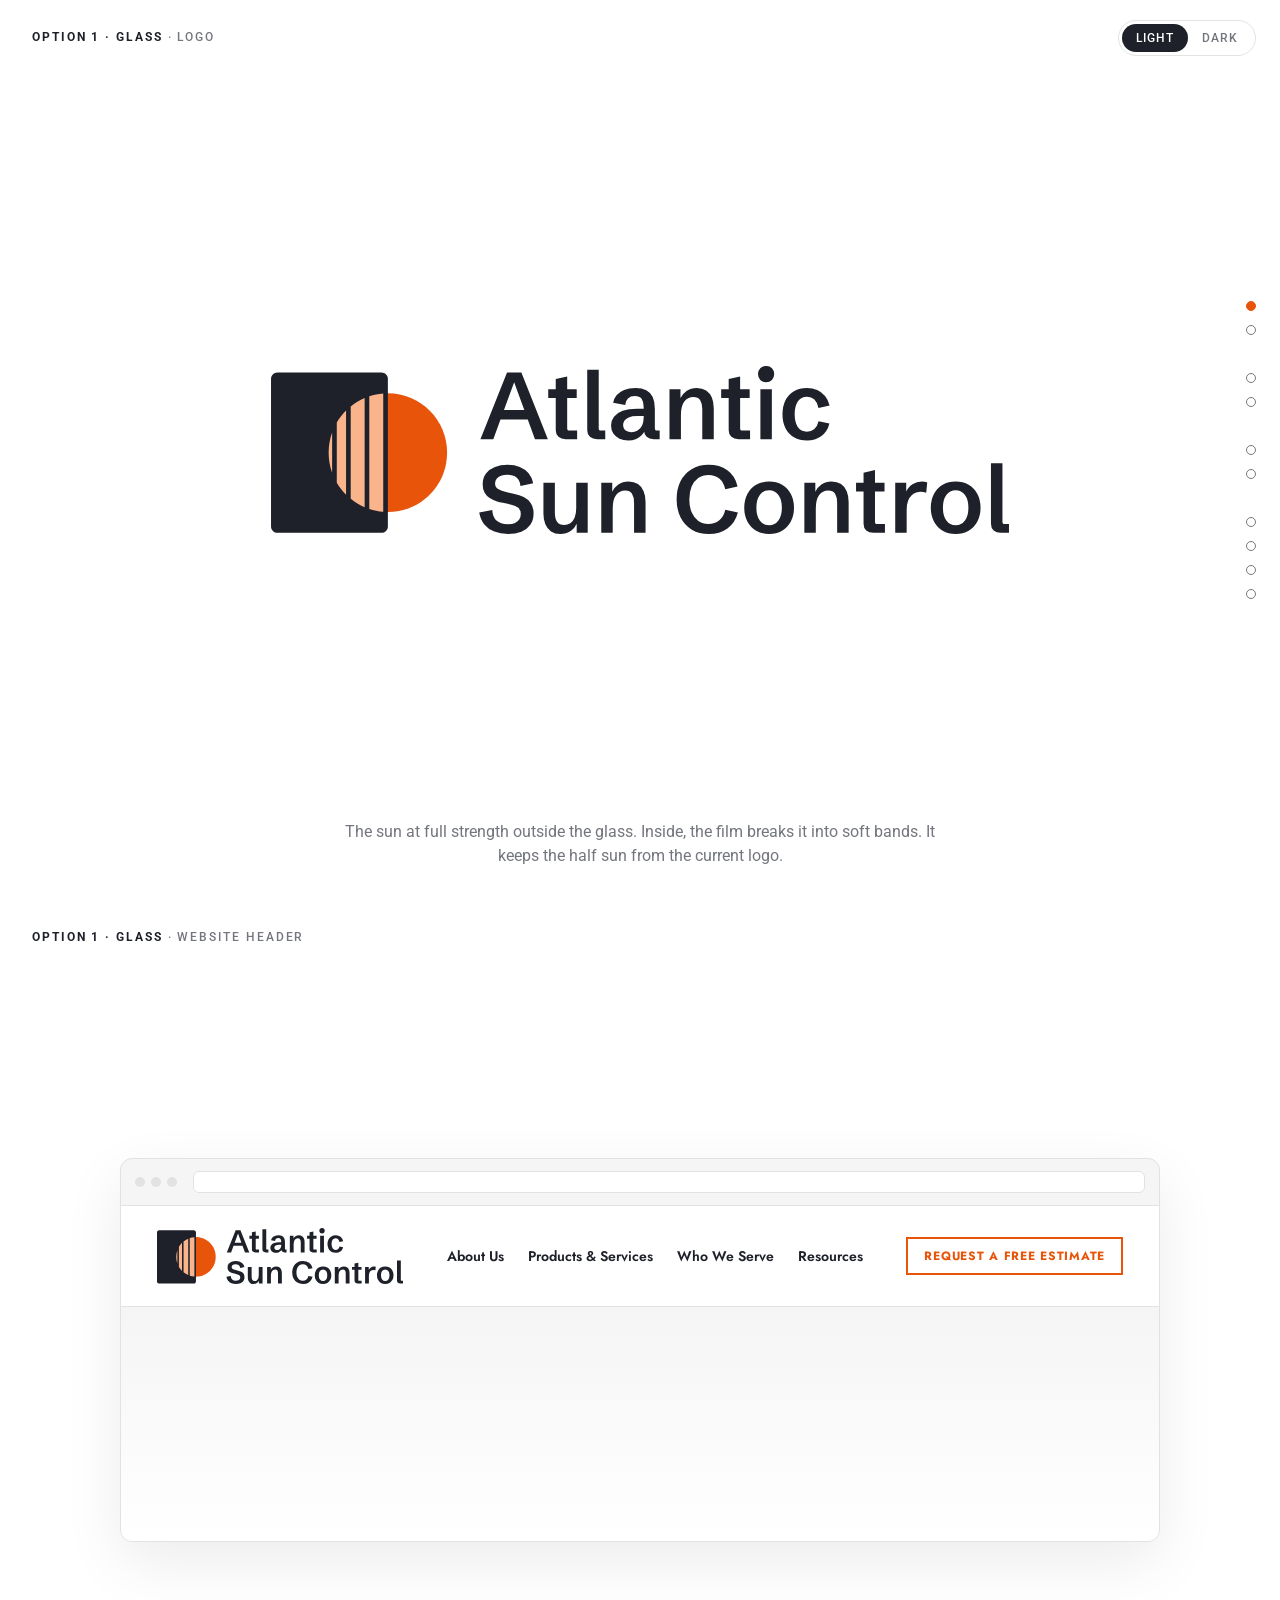
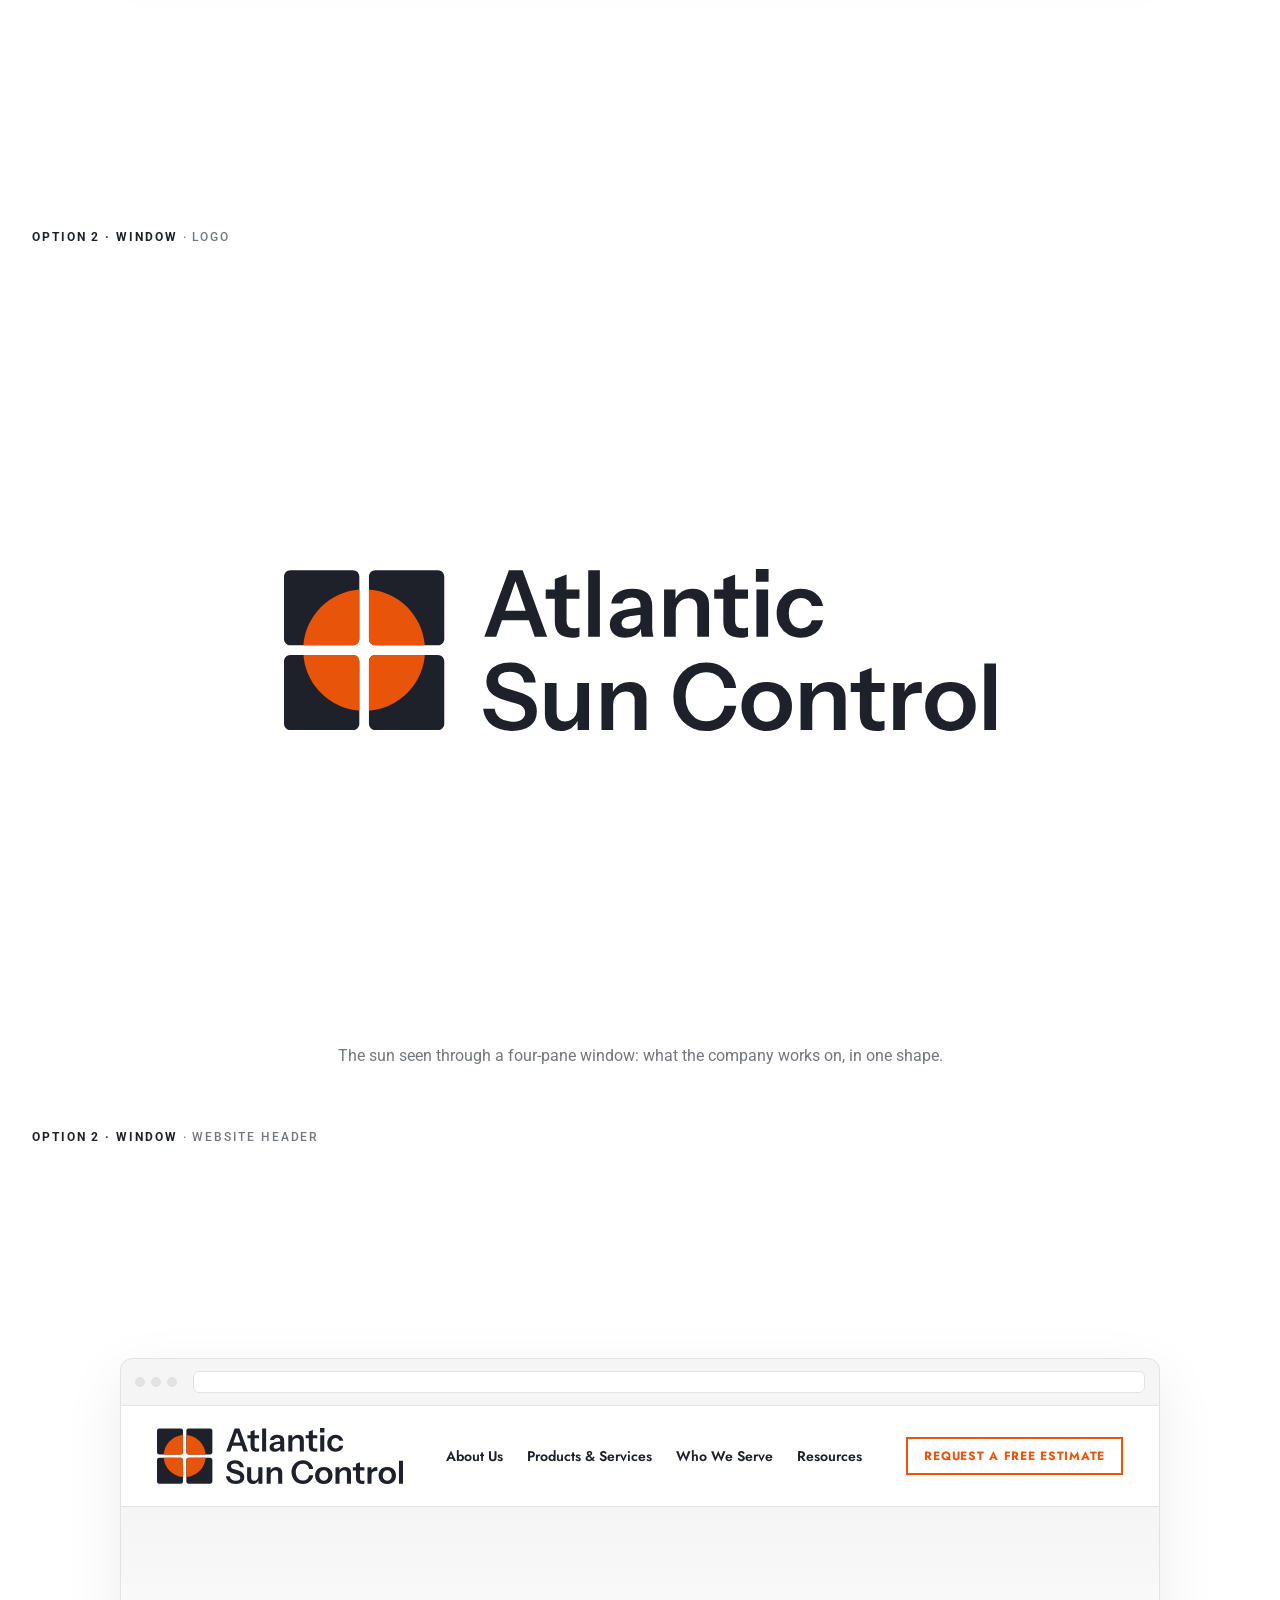
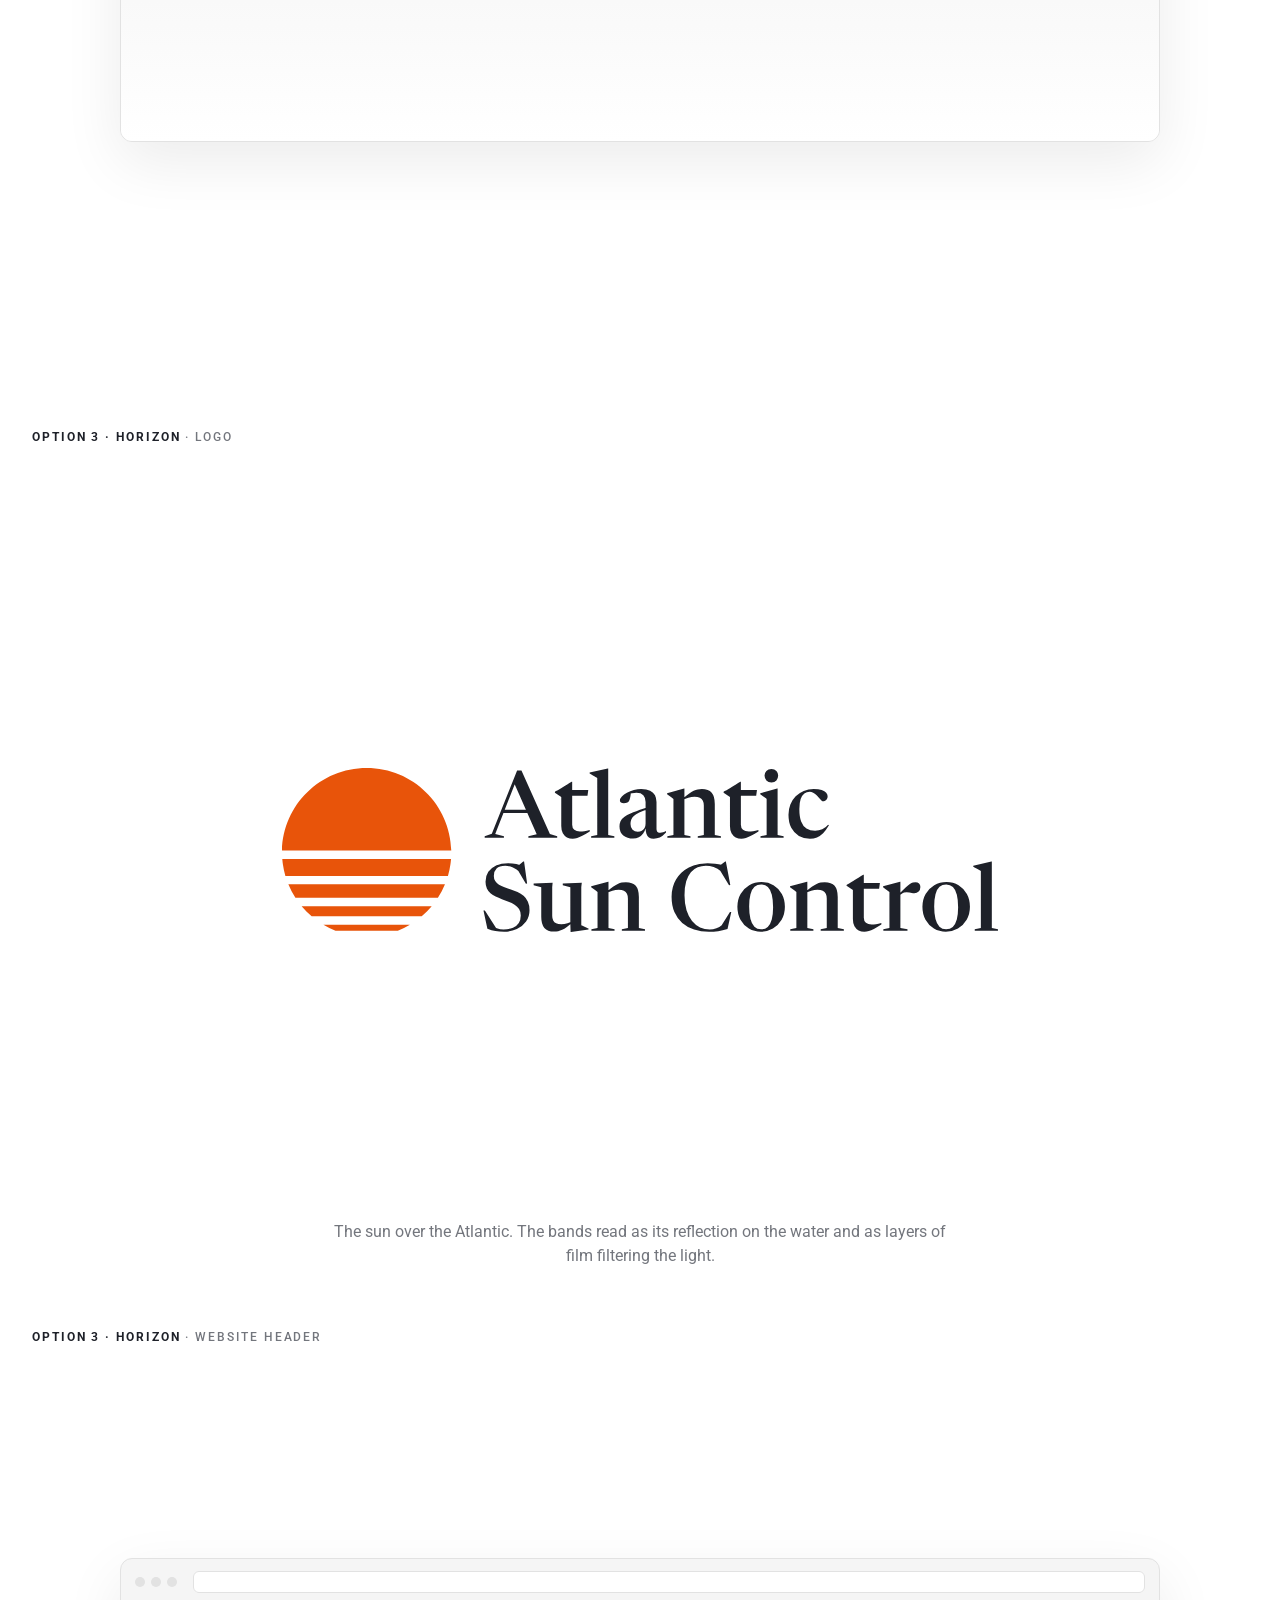
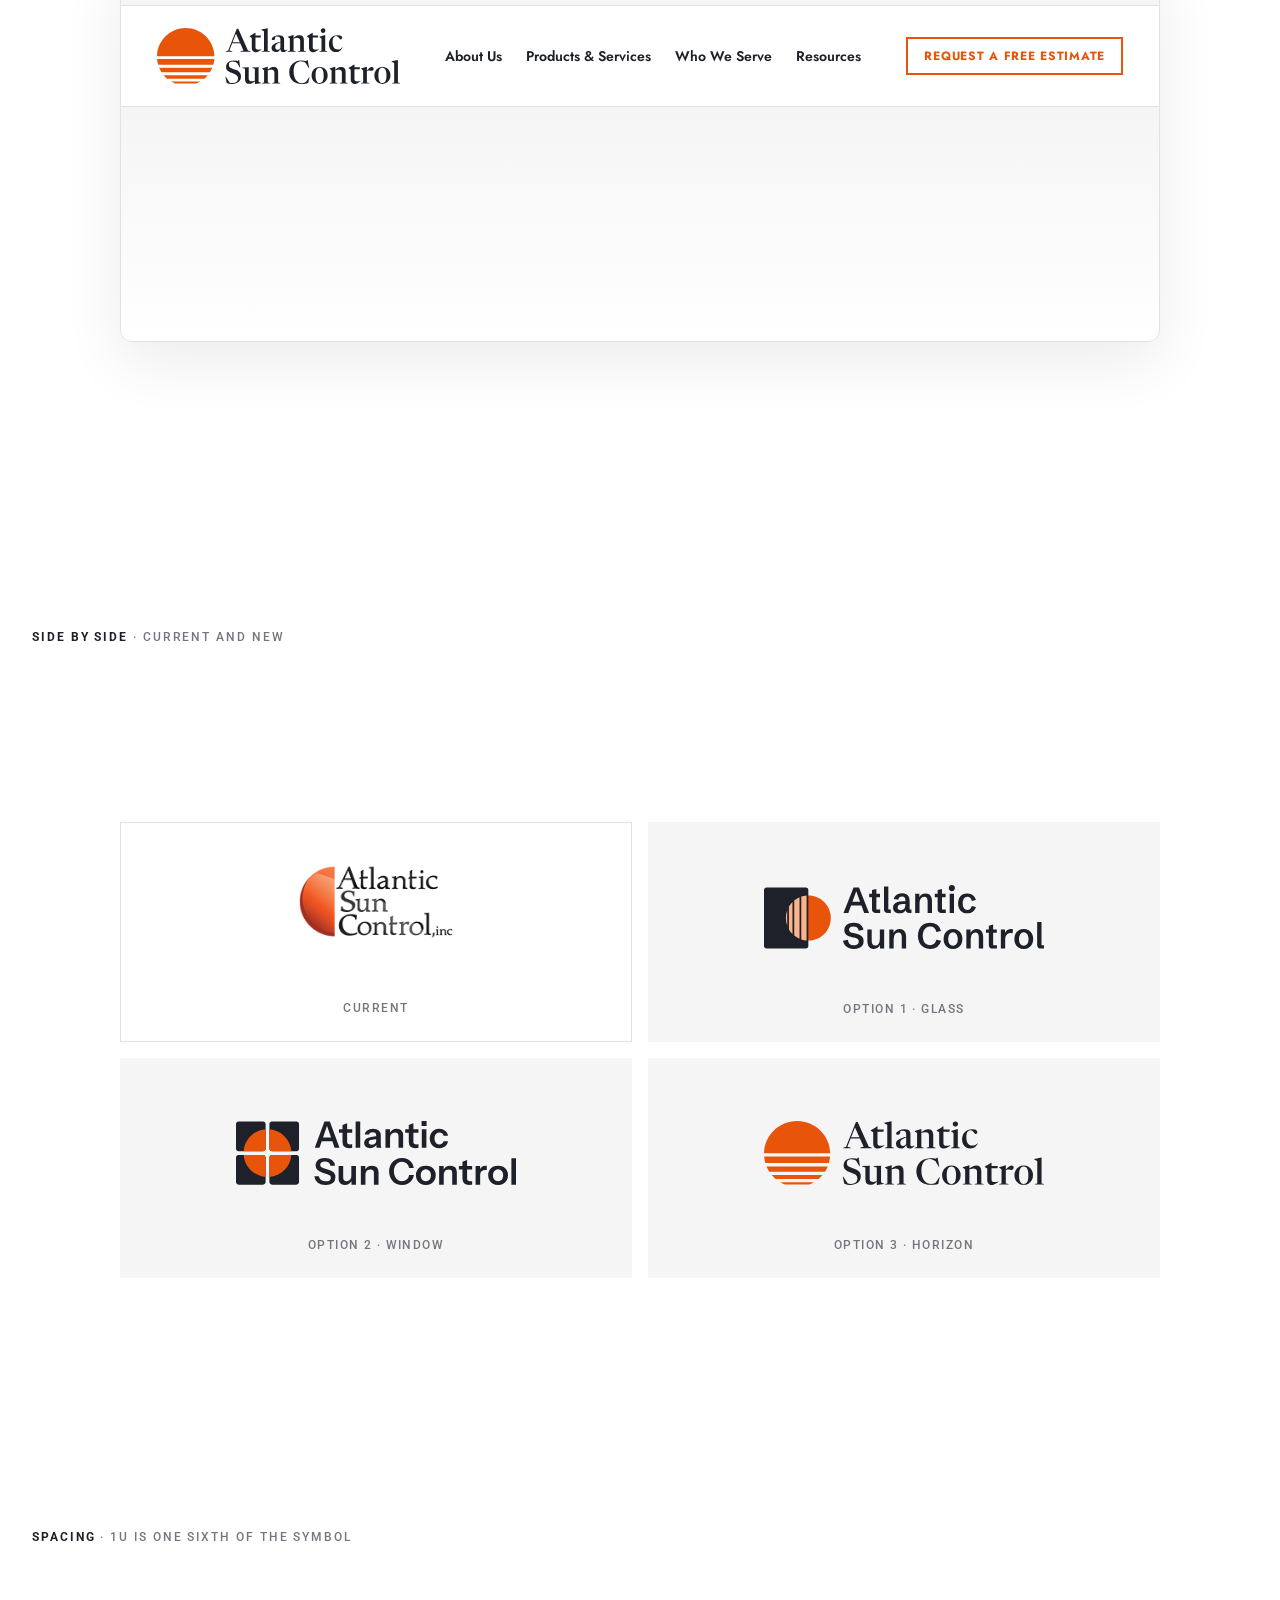
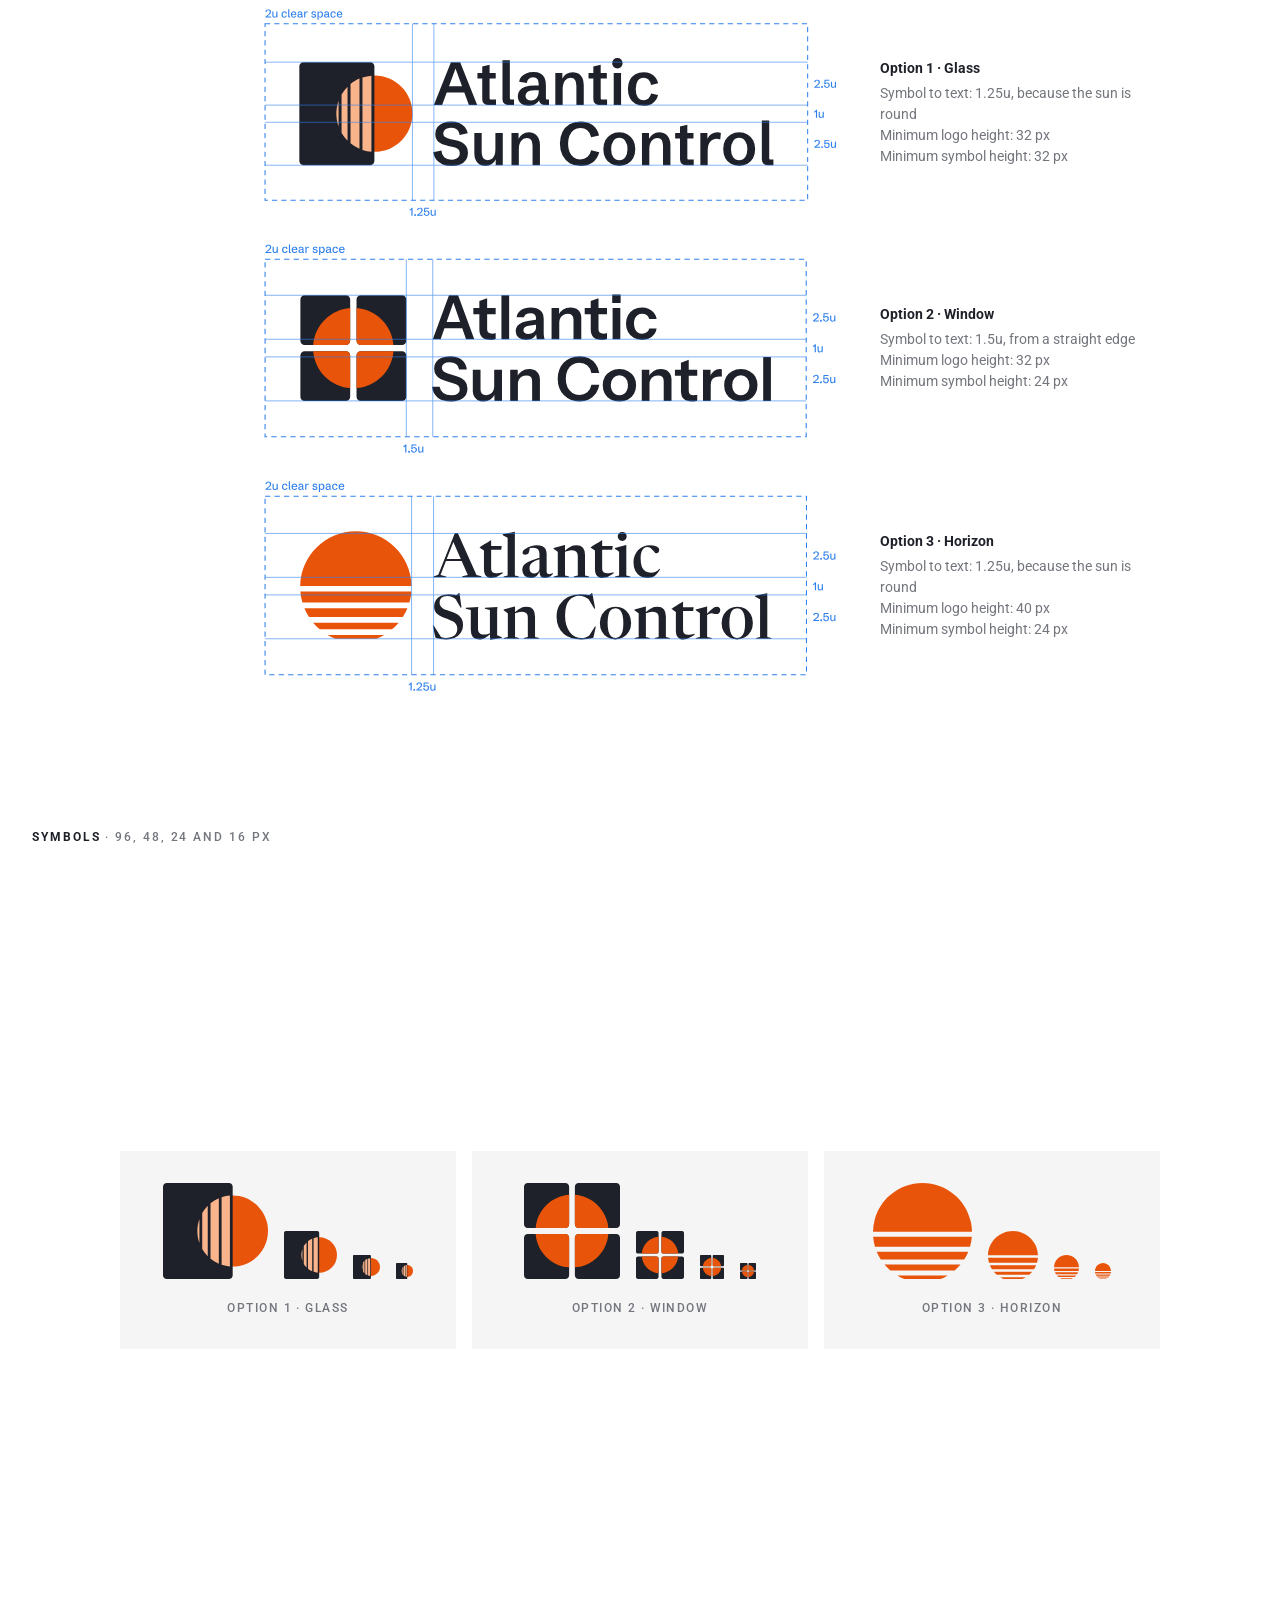
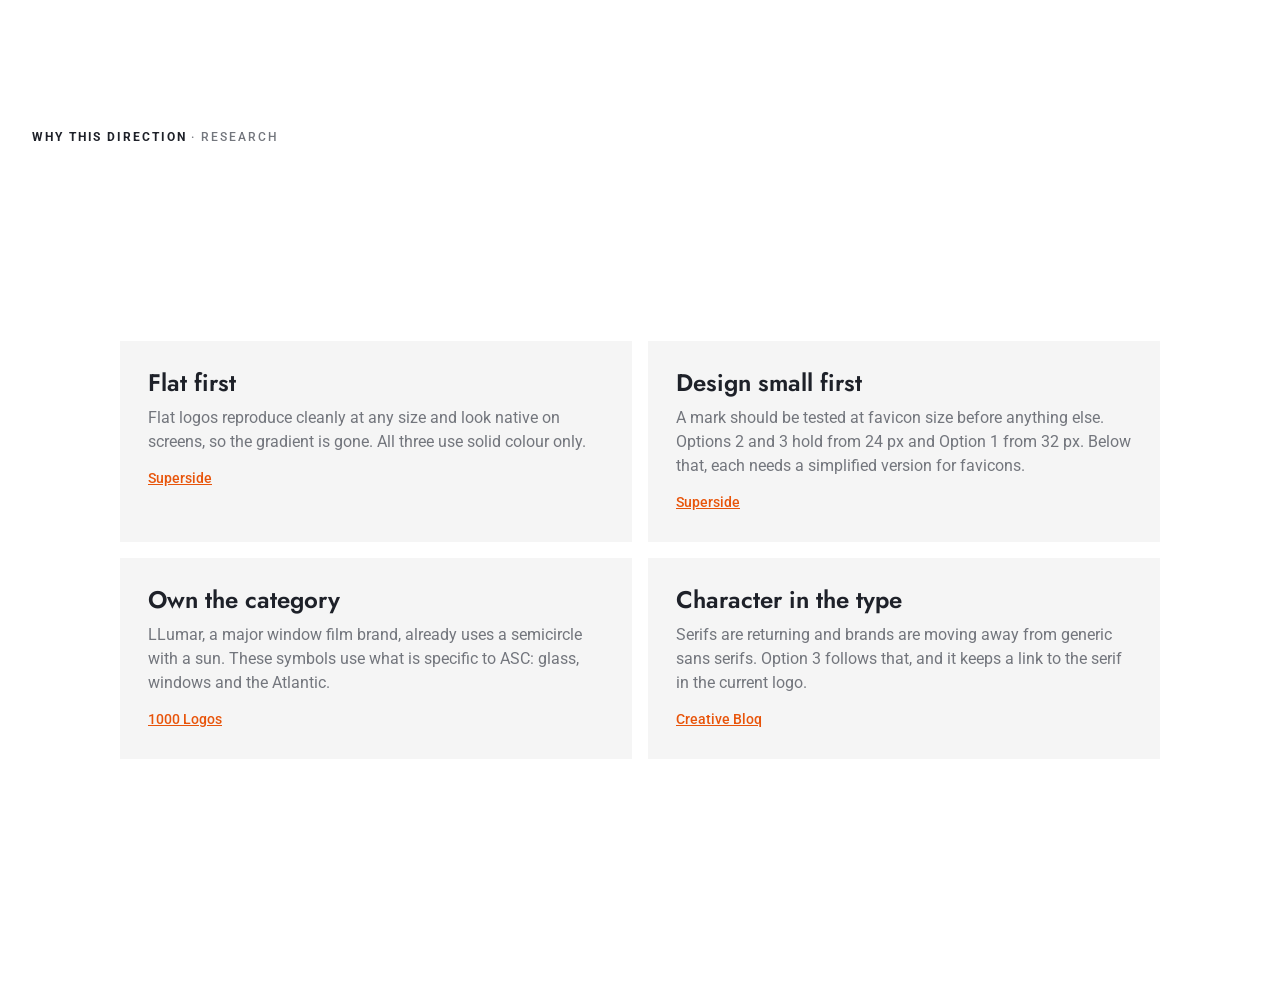
==== logo/index.html @ 2a99c525 "Logo proposal: Option 1 with film bands in the glass and a single type weight" ====
<!doctype html>
<html lang="en" data-theme="light">
<head>
<meta charset="utf-8">
<meta name="viewport" content="width=device-width,initial-scale=1">
<title>ASC Logo Proposal</title>
<meta name="robots" content="noindex">
<link rel="icon" href="option-1-glass/svg/asc-symbol-option-1-glass-light.svg?v=15">
<link rel="preconnect" href="https://fonts.googleapis.com">
<link rel="preconnect" href="https://fonts.gstatic.com" crossorigin>
<link rel="stylesheet" href="https://fonts.googleapis.com/css2?family=Jost:wght@600;700&family=Roboto:wght@400;500;700&display=swap">
<link rel="stylesheet" href="assets/logo.css?v=15">
<script src="assets/logo.js?v=15" defer></script>
</head>
<body>
<div class="toggle" role="group" aria-label="Background">
  <button type="button" data-set="light" aria-pressed="true">Light</button>
  <button type="button" data-set="dark" aria-pressed="false">Dark</button>
</div>

<nav class="dots" aria-label="Sections">
  <a href="#o1-logo" aria-label="Option 1 · Logo"></a>
  <a href="#o1-header" aria-label="Option 1 · Website header"></a>
  <span class="sep"></span>
  <a href="#o2-logo" aria-label="Option 2 · Logo"></a>
  <a href="#o2-header" aria-label="Option 2 · Website header"></a>
  <span class="sep"></span>
  <a href="#o3-logo" aria-label="Option 3 · Logo"></a>
  <a href="#o3-header" aria-label="Option 3 · Website header"></a>
  <span class="sep"></span>
  <a href="#compare" aria-label="Current logo and the three options"></a>
  <a href="#spacing" aria-label="Spacing and minimum sizes"></a>
  <a href="#small" aria-label="Symbols at small sizes"></a>
  <a href="#why" aria-label="Why this direction"></a>
</nav>

<main>
  <section class="screen" id="o1-logo">
    <p class="label"><b>Option 1 · Glass</b> · Logo</p>
    <img class="w-1 on-light" src="option-1-glass/svg/asc-logo-option-1-glass-light.svg?v=15" alt="Option 1 logo: Atlantic Sun Control with a sun that turns into soft bands behind a pane of glass">
<img class="w-1 on-dark" src="option-1-glass/svg/asc-logo-option-1-glass-dark.svg?v=15" alt="Option 1 logo: Atlantic Sun Control with a sun that turns into soft bands behind a pane of glass">
    <p class="idea">The sun at full strength outside the glass. Inside, the film breaks it into soft bands. It keeps the half sun from the current logo.</p>
  </section>

  <section class="screen" id="o1-header">
    <p class="label"><b>Option 1 · Glass</b> · Website header</p>
    <div class="browser">
      <div class="browser-bar"><i></i><i></i><i></i><span></span></div>
      <div class="nav">
        <img class="on-light" src="option-1-glass/svg/asc-logo-option-1-glass-light.svg?v=15" alt="Option 1 logo">
<img class="on-dark" src="option-1-glass/svg/asc-logo-option-1-glass-dark.svg?v=15" alt="Option 1 logo">
        <ul><li>About Us</li><li>Products &amp; Services</li><li>Who We Serve</li><li>Resources</li></ul>
        <span class="cta">Request a Free Estimate</span>
      </div>
      <div class="hero"></div>
    </div>
  </section>

  <section class="screen" id="o2-logo">
    <p class="label"><b>Option 2 · Window</b> · Logo</p>
    <img class="w-2 on-light" src="option-2-window/svg/asc-logo-option-2-window-light.svg?v=15" alt="Option 2 logo: Atlantic Sun Control with a sun seen through a four-pane window">
<img class="w-2 on-dark" src="option-2-window/svg/asc-logo-option-2-window-dark.svg?v=15" alt="Option 2 logo: Atlantic Sun Control with a sun seen through a four-pane window">
    <p class="idea">The sun seen through a four-pane window: what the company works on, in one shape.</p>
  </section>

  <section class="screen" id="o2-header">
    <p class="label"><b>Option 2 · Window</b> · Website header</p>
    <div class="browser">
      <div class="browser-bar"><i></i><i></i><i></i><span></span></div>
      <div class="nav">
        <img class="on-light" src="option-2-window/svg/asc-logo-option-2-window-light.svg?v=15" alt="Option 2 logo">
<img class="on-dark" src="option-2-window/svg/asc-logo-option-2-window-dark.svg?v=15" alt="Option 2 logo">
        <ul><li>About Us</li><li>Products &amp; Services</li><li>Who We Serve</li><li>Resources</li></ul>
        <span class="cta">Request a Free Estimate</span>
      </div>
      <div class="hero"></div>
    </div>
  </section>

  <section class="screen" id="o3-logo">
    <p class="label"><b>Option 3 · Horizon</b> · Logo</p>
    <img class="w-3 on-light" src="option-3-horizon/svg/asc-logo-option-3-horizon-light.svg?v=15" alt="Option 3 logo: Atlantic Sun Control with a sun over water in bands that thin out">
<img class="w-3 on-dark" src="option-3-horizon/svg/asc-logo-option-3-horizon-dark.svg?v=15" alt="Option 3 logo: Atlantic Sun Control with a sun over water in bands that thin out">
    <p class="idea">The sun over the Atlantic. The bands read as its reflection on the water and as layers of film filtering the light.</p>
  </section>

  <section class="screen" id="o3-header">
    <p class="label"><b>Option 3 · Horizon</b> · Website header</p>
    <div class="browser">
      <div class="browser-bar"><i></i><i></i><i></i><span></span></div>
      <div class="nav">
        <img class="on-light" src="option-3-horizon/svg/asc-logo-option-3-horizon-light.svg?v=15" alt="Option 3 logo">
<img class="on-dark" src="option-3-horizon/svg/asc-logo-option-3-horizon-dark.svg?v=15" alt="Option 3 logo">
        <ul><li>About Us</li><li>Products &amp; Services</li><li>Who We Serve</li><li>Resources</li></ul>
        <span class="cta">Request a Free Estimate</span>
      </div>
      <div class="hero"></div>
    </div>
  </section>

  <section class="screen" id="compare">
    <p class="label"><b>Side by side</b> · Current and new</p>
    <div class="compare">
      <figure class="current">
        <img src="reference/current-logo.png" alt="Current Atlantic Sun Control logo" width="223" height="164">
        <figcaption>Current</figcaption>
      </figure>
      <figure>
        <img class="on-light" src="option-1-glass/svg/asc-logo-option-1-glass-light.svg?v=15" alt="Option 1 logo">
<img class="on-dark" src="option-1-glass/svg/asc-logo-option-1-glass-dark.svg?v=15" alt="Option 1 logo">
        <figcaption>Option 1 · Glass</figcaption>
      </figure>
      <figure>
        <img class="on-light" src="option-2-window/svg/asc-logo-option-2-window-light.svg?v=15" alt="Option 2 logo">
<img class="on-dark" src="option-2-window/svg/asc-logo-option-2-window-dark.svg?v=15" alt="Option 2 logo">
        <figcaption>Option 2 · Window</figcaption>
      </figure>
      <figure>
        <img class="on-light" src="option-3-horizon/svg/asc-logo-option-3-horizon-light.svg?v=15" alt="Option 3 logo">
<img class="on-dark" src="option-3-horizon/svg/asc-logo-option-3-horizon-dark.svg?v=15" alt="Option 3 logo">
        <figcaption>Option 3 · Horizon</figcaption>
      </figure>
    </div>
  </section>

  <section class="screen" id="spacing">
    <p class="label"><b>Spacing</b> · 1u is one sixth of the symbol</p>
    <div class="spacing">
      <figure>
        <img class="on-light" src="construction/construction-option-1-glass-light.svg?v=15" alt="Option 1 logo with its spacing grid and clear space">
        <img class="on-dark" src="construction/construction-option-1-glass-dark.svg?v=15" alt="Option 1 logo with its spacing grid and clear space">
        <figcaption><b>Option 1 · Glass</b>Symbol to text: 1.25u, because the sun is round<br>Minimum logo height: 32 px<br>Minimum symbol height: 32 px</figcaption>
      </figure>
      <figure>
        <img class="on-light" src="construction/construction-option-2-window-light.svg?v=15" alt="Option 2 logo with its spacing grid and clear space">
        <img class="on-dark" src="construction/construction-option-2-window-dark.svg?v=15" alt="Option 2 logo with its spacing grid and clear space">
        <figcaption><b>Option 2 · Window</b>Symbol to text: 1.5u, from a straight edge<br>Minimum logo height: 32 px<br>Minimum symbol height: 24 px</figcaption>
      </figure>
      <figure>
        <img class="on-light" src="construction/construction-option-3-horizon-light.svg?v=15" alt="Option 3 logo with its spacing grid and clear space">
        <img class="on-dark" src="construction/construction-option-3-horizon-dark.svg?v=15" alt="Option 3 logo with its spacing grid and clear space">
        <figcaption><b>Option 3 · Horizon</b>Symbol to text: 1.25u, because the sun is round<br>Minimum logo height: 40 px<br>Minimum symbol height: 24 px</figcaption>
      </figure>
    </div>
  </section>

  <section class="screen" id="small">
    <p class="label"><b>Symbols</b> · 96, 48, 24 and 16 px</p>
    <div class="small">
      <figure>
        <div class="sizes"><img class="s-l on-light" src="option-1-glass/svg/asc-symbol-option-1-glass-light.svg?v=15" alt="">
<img class="s-l on-dark" src="option-1-glass/svg/asc-symbol-option-1-glass-dark.svg?v=15" alt=""><img class="s-m on-light" src="option-1-glass/svg/asc-symbol-option-1-glass-light.svg?v=15" alt="">
<img class="s-m on-dark" src="option-1-glass/svg/asc-symbol-option-1-glass-dark.svg?v=15" alt=""><img class="s-s on-light" src="option-1-glass/svg/asc-symbol-option-1-glass-light.svg?v=15" alt="">
<img class="s-s on-dark" src="option-1-glass/svg/asc-symbol-option-1-glass-dark.svg?v=15" alt=""><img class="s-xs on-light" src="option-1-glass/svg/asc-symbol-option-1-glass-light.svg?v=15" alt="">
<img class="s-xs on-dark" src="option-1-glass/svg/asc-symbol-option-1-glass-dark.svg?v=15" alt=""></div>
        <figcaption>Option 1 · Glass</figcaption>
      </figure>
      <figure>
        <div class="sizes"><img class="s-l on-light" src="option-2-window/svg/asc-symbol-option-2-window-light.svg?v=15" alt="">
<img class="s-l on-dark" src="option-2-window/svg/asc-symbol-option-2-window-dark.svg?v=15" alt=""><img class="s-m on-light" src="option-2-window/svg/asc-symbol-option-2-window-light.svg?v=15" alt="">
<img class="s-m on-dark" src="option-2-window/svg/asc-symbol-option-2-window-dark.svg?v=15" alt=""><img class="s-s on-light" src="option-2-window/svg/asc-symbol-option-2-window-light.svg?v=15" alt="">
<img class="s-s on-dark" src="option-2-window/svg/asc-symbol-option-2-window-dark.svg?v=15" alt=""><img class="s-xs on-light" src="option-2-window/svg/asc-symbol-option-2-window-light.svg?v=15" alt="">
<img class="s-xs on-dark" src="option-2-window/svg/asc-symbol-option-2-window-dark.svg?v=15" alt=""></div>
        <figcaption>Option 2 · Window</figcaption>
      </figure>
      <figure>
        <div class="sizes"><img class="s-l on-light" src="option-3-horizon/svg/asc-symbol-option-3-horizon-light.svg?v=15" alt="">
<img class="s-l on-dark" src="option-3-horizon/svg/asc-symbol-option-3-horizon-dark.svg?v=15" alt=""><img class="s-m on-light" src="option-3-horizon/svg/asc-symbol-option-3-horizon-light.svg?v=15" alt="">
<img class="s-m on-dark" src="option-3-horizon/svg/asc-symbol-option-3-horizon-dark.svg?v=15" alt=""><img class="s-s on-light" src="option-3-horizon/svg/asc-symbol-option-3-horizon-light.svg?v=15" alt="">
<img class="s-s on-dark" src="option-3-horizon/svg/asc-symbol-option-3-horizon-dark.svg?v=15" alt=""><img class="s-xs on-light" src="option-3-horizon/svg/asc-symbol-option-3-horizon-light.svg?v=15" alt="">
<img class="s-xs on-dark" src="option-3-horizon/svg/asc-symbol-option-3-horizon-dark.svg?v=15" alt=""></div>
        <figcaption>Option 3 · Horizon</figcaption>
      </figure>
    </div>
  </section>

  <section class="screen" id="why">
    <p class="label"><b>Why this direction</b> · Research</p>
    <div class="why">
      <article>
        <h2>Flat first</h2>
        <p>Flat logos reproduce cleanly at any size and look native on screens, so the gradient is gone. All three use solid colour only.</p>
        <a href="https://www.superside.com/blog/logo-design-inspiration-examples">Superside</a>
      </article>
      <article>
        <h2>Design small first</h2>
        <p>A mark should be tested at favicon size before anything else. Options 2 and 3 hold from 24 px and Option 1 from 32 px. Below that, each needs a simplified version for favicons.</p>
        <a href="https://www.superside.com/blog/logo-design-inspiration-examples">Superside</a>
      </article>
      <article>
        <h2>Own the category</h2>
        <p>LLumar, a major window film brand, already uses a semicircle with a sun. These symbols use what is specific to ASC: glass, windows and the Atlantic.</p>
        <a href="https://1000logos.net/llumar-logo/">1000 Logos</a>
      </article>
      <article>
        <h2>Character in the type</h2>
        <p>Serifs are returning and brands are moving away from generic sans serifs. Option 3 follows that, and it keeps a link to the serif in the current logo.</p>
        <a href="https://www.creativebloq.com/design/fonts-typography/breaking-rules-and-bringing-joy-top-typography-trends-for-2026">Creative Bloq</a>
      </article>
    </div>
  </section>
</main>
</body>
</html>
---- logo/assets/logo.css ----
/* =========================================================================
   Atlantic Sun Control — Logo proposal page
   ========================================================================= */
:root {
  --ink: #1E2129; --orange: #E8540A;
  --bg: #FFFFFF; --fg: #1E2129; --muted: #73767D; --line: #E2E2E2; --surface: #F5F5F5;
  /* One scale for every logo, so the sun and the text height match across options */
  --u: min(.8px, calc((100vw - 112px) / 925));
}
:root[data-theme="dark"] {
  --bg: #0B0B0B; --fg: #FFFFFF; --muted: #8E9096; --line: #2A2B2E; --surface: #17181B;
}
* { box-sizing: border-box; }
html { scroll-snap-type: y mandatory; scroll-behavior: smooth; }
body { margin: 0; background: var(--bg); color: var(--fg); font: 16px/1.5 'Roboto', Arial, sans-serif; transition: background .3s, color .3s; }
img { display: block; height: auto; max-width: 100%; }

/* Logo file per theme */
[data-theme="light"] .on-dark, [data-theme="dark"] .on-light { display: none; }

/* Logo widths, in the shared scale */
.w-1 { width: calc(var(--u) * 922); }
.w-2 { width: calc(var(--u) * 889); }
.w-3 { width: calc(var(--u) * 894); }

/* Screens */
.screen { position: relative; display: grid; place-items: center; height: 100vh; height: 100svh; padding: 72px 64px; scroll-snap-align: start; }
.label { position: absolute; top: 28px; left: 32px; margin: 0; font-size: 12px; font-weight: 500; letter-spacing: .16em; text-transform: uppercase; color: var(--muted); }
.label b { font-weight: 700; color: var(--fg); }
.idea { position: absolute; bottom: 32px; left: 50%; width: min(620px, calc(100% - 112px)); margin: 0; font-size: 16px; text-align: center; color: var(--muted); transform: translateX(-50%); }

/* Website header mock */
.browser { width: min(1040px, 100%); overflow: hidden; background: var(--surface); border: 1px solid var(--line); border-radius: 12px; box-shadow: 0 20px 60px rgba(0, 0, 0, .08); }
.browser-bar { display: flex; align-items: center; gap: 6px; padding: 12px 14px; border-bottom: 1px solid var(--line); }
.browser-bar i { width: 10px; height: 10px; background: var(--line); border-radius: 50%; }
.browser-bar span { flex: 1; height: 22px; margin-left: 10px; background: var(--bg); border: 1px solid var(--line); border-radius: 6px; }
.nav { display: flex; align-items: center; justify-content: space-between; gap: 24px; padding: 22px clamp(16px, 3vw, 36px); background: var(--bg); border-bottom: 1px solid var(--line); }
.nav img { flex: none; width: auto; max-width: none; height: 56px; }
.nav ul { display: flex; gap: 24px; margin: 0; padding: 0; font: 600 14px/1.2 'Jost', Arial, sans-serif; list-style: none; white-space: nowrap; }
.cta { padding: 11px 16px; font: 700 12px/1 'Jost', Arial, sans-serif; letter-spacing: .06em; color: var(--orange); white-space: nowrap; text-transform: uppercase; border: 2px solid var(--orange); }
.hero { height: clamp(120px, 26vh, 260px); background: linear-gradient(180deg, var(--surface), var(--bg)); }

/* Current logo next to the options */
.compare { display: grid; grid-template-columns: repeat(2, minmax(0, 1fr)); gap: 16px; width: min(1040px, 100%); margin: 0; }
.compare figure { display: grid; grid-template-rows: 1fr auto; place-items: center; gap: 12px; min-height: 220px; margin: 0; padding: 24px; background: var(--surface); }
.compare img { width: min(100%, 280px); }
.compare .current { background: #FFFFFF; border: 1px solid var(--line); }
.compare .current img { width: 190px; }
.compare figcaption { font-size: 12px; text-align: center; font-weight: 500; letter-spacing: .12em; text-transform: uppercase; color: var(--muted); }

/* Spacing */
.spacing { display: grid; gap: 12px; width: min(1040px, 100%); }
.spacing figure { display: grid; grid-template-columns: minmax(0, 1fr) 280px; align-items: center; gap: 24px; margin: 0; }
.spacing img { justify-self: end; width: min(100%, calc((100vh - 190px) / 3 * 2.5)); }
.spacing figcaption { font-size: 14px; color: var(--muted); }
.spacing b { display: block; margin-bottom: 4px; font-weight: 700; color: var(--fg); }

/* Symbols at small sizes */
.small { display: grid; grid-template-columns: repeat(3, minmax(0, 1fr)); gap: 16px; width: min(1040px, 100%); }
.small figure { display: grid; justify-items: center; gap: 20px; margin: 0; padding: 32px 16px; background: var(--surface); }
.small figcaption { font-size: 12px; font-weight: 500; letter-spacing: .12em; text-transform: uppercase; color: var(--muted); }
.sizes { display: flex; align-items: flex-end; gap: 16px; }
.sizes img { width: auto; max-width: none; }
.s-l { height: 96px; }
.s-m { height: 48px; }
.s-s { height: 24px; }
.s-xs { height: 16px; }

/* Research */
.why { display: grid; grid-template-columns: repeat(2, minmax(0, 1fr)); gap: 16px; width: min(1040px, 100%); }
.why article { padding: 28px; background: var(--surface); }
.why h2 { margin: 0 0 8px; font: 600 24px/1.2 'Jost', Arial, sans-serif; }
.why p { margin: 0 0 12px; font-size: 16px; color: var(--muted); }
.why a { font-size: 14px; font-weight: 500; color: var(--orange); }

/* Light / dark toggle */
.toggle { position: fixed; top: 20px; right: 24px; z-index: 10; display: flex; padding: 3px; background: var(--bg); border: 1px solid var(--line); border-radius: 999px; }
.toggle button { padding: 8px 14px; font: 500 12px/1 'Roboto', Arial, sans-serif; letter-spacing: .08em; color: var(--muted); text-transform: uppercase; cursor: pointer; background: none; border: 0; border-radius: 999px; }
.toggle button[aria-pressed="true"] { color: var(--bg); background: var(--fg); }

/* Section dots */
.dots { position: fixed; top: 50%; right: 24px; z-index: 10; display: flex; flex-direction: column; gap: 14px; transform: translateY(-50%); }
.dots a { display: block; width: 10px; height: 10px; border: 1.5px solid var(--muted); border-radius: 50%; }
.dots a.active { background: var(--orange); border-color: var(--orange); }
.dots .sep { height: 10px; }

@media (max-width: 1180px) {
  .nav ul { display: none; }
}
@media (max-width: 1000px) {
  .small { grid-template-columns: minmax(0, 1fr); gap: 8px; }
  .small figure { padding: 16px; gap: 12px; }
}
@media (max-width: 760px) {
  .screen { height: auto; min-height: 100vh; min-height: 100svh; padding: 72px 36px 72px 24px; }
  .label { left: 20px; max-width: calc(100vw - 190px); }
  .toggle { top: 16px; right: 16px; }
  .dots { right: 12px; }
  .cta { display: none; }
  .nav img { height: 44px; }
  .idea { bottom: 24px; width: calc(100% - 72px); font-size: 14px; }
  .compare { gap: 8px; }
  .compare figure { min-height: 0; padding: 12px; gap: 6px; }
  .compare img { width: min(100%, 130px); }
  .compare .current img { width: 96px; }
  .compare figcaption { font-size: 10px; }
  .w-1, .w-2, .w-3 { width: min(100%, 280px); }
  .spacing figure { grid-template-columns: minmax(0, 1fr); gap: 8px; }
  .spacing img { justify-self: start; width: 100%; }
  .spacing figcaption { font-size: 13px; }
  .s-l { height: 64px; }
  .why { grid-template-columns: minmax(0, 1fr); gap: 8px; }
  .why article { padding: 16px; }
  .why h2 { font-size: 20px; }
  .why p { margin-bottom: 8px; font-size: 14px; }
}

/* Large displays: same layout, scaled up */
@media (min-width: 2560px) {
  :root { --u: 1.2px; }
  .browser, .compare, .spacing, .small, .why, .label, .toggle, .dots, .idea { zoom: 1.5; }
}
@media (min-width: 3840px) {
  :root { --u: 1.8px; }
  .browser, .compare, .spacing, .small, .why, .label, .toggle, .dots, .idea { zoom: 2.25; }
}
@media (min-width: 5120px) {
  :root { --u: 2.4px; }
  .browser, .compare, .spacing, .small, .why, .label, .toggle, .dots, .idea { zoom: 3; }
}
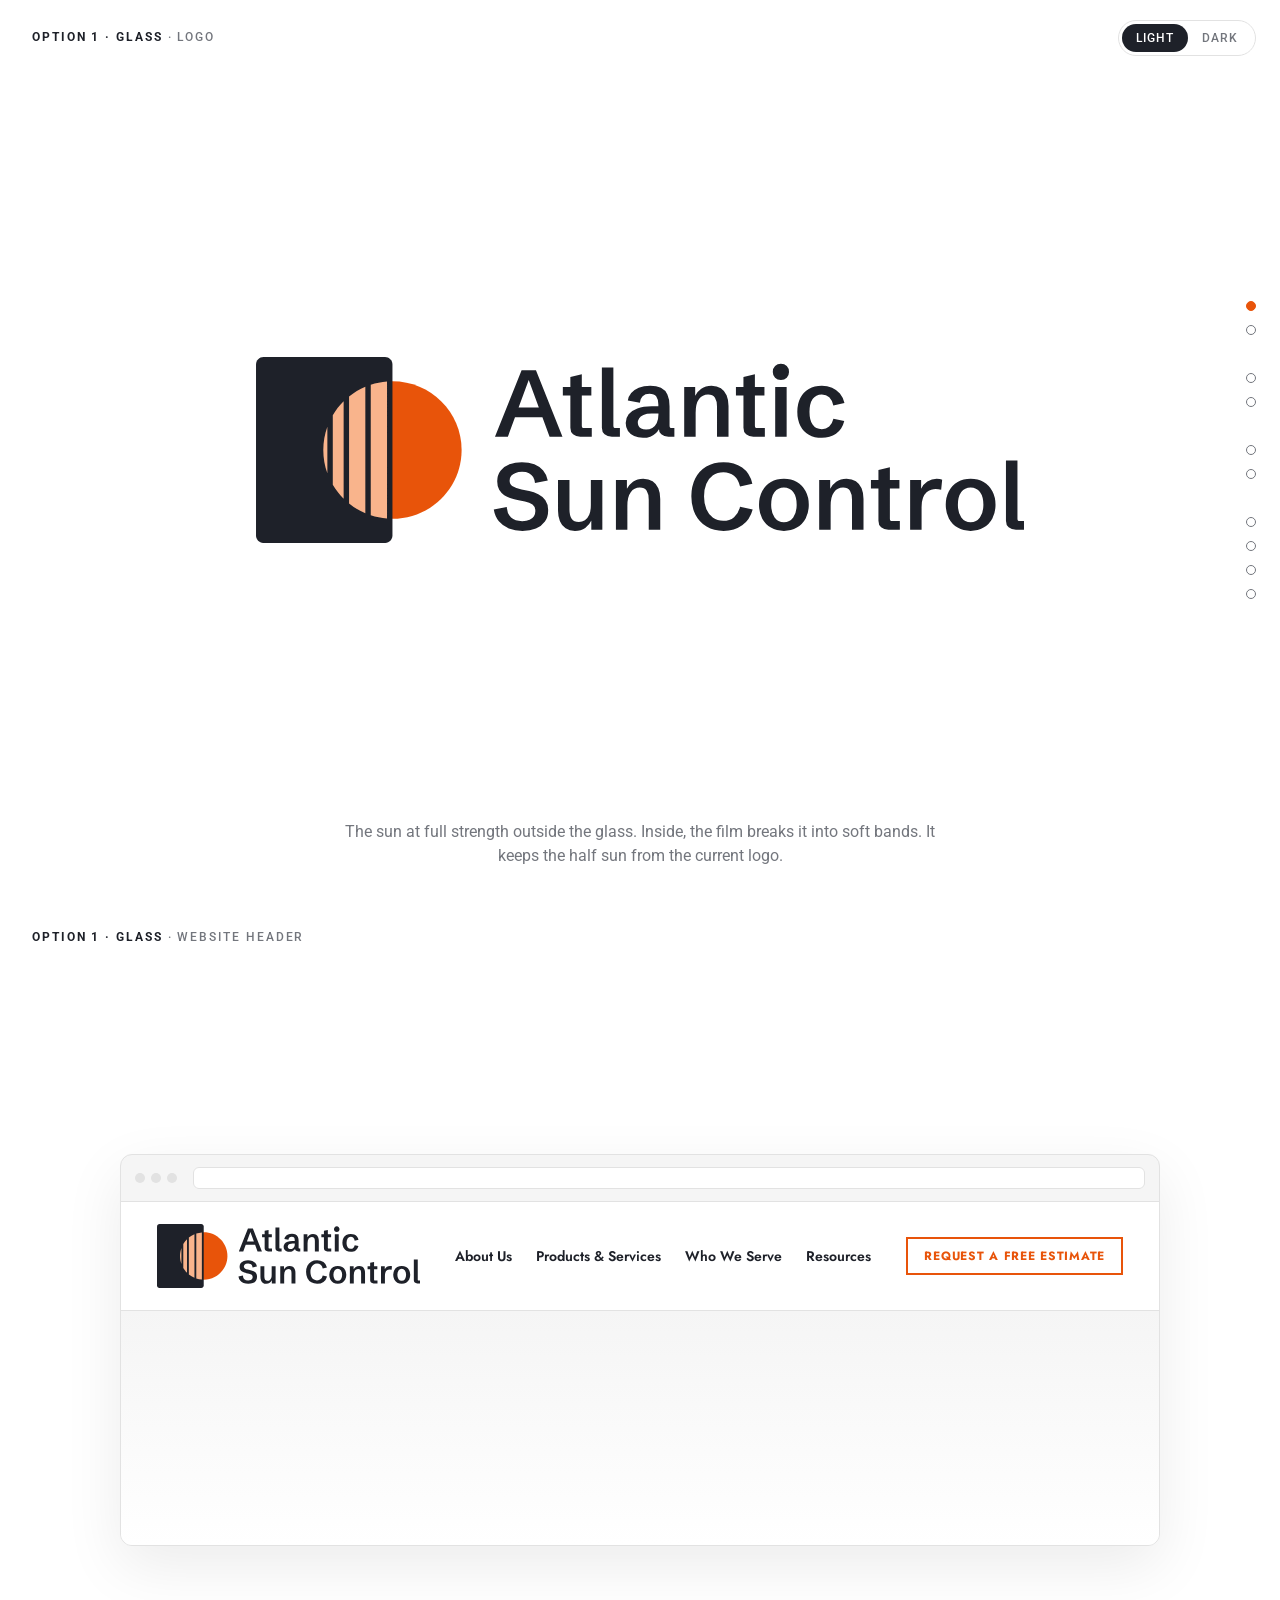
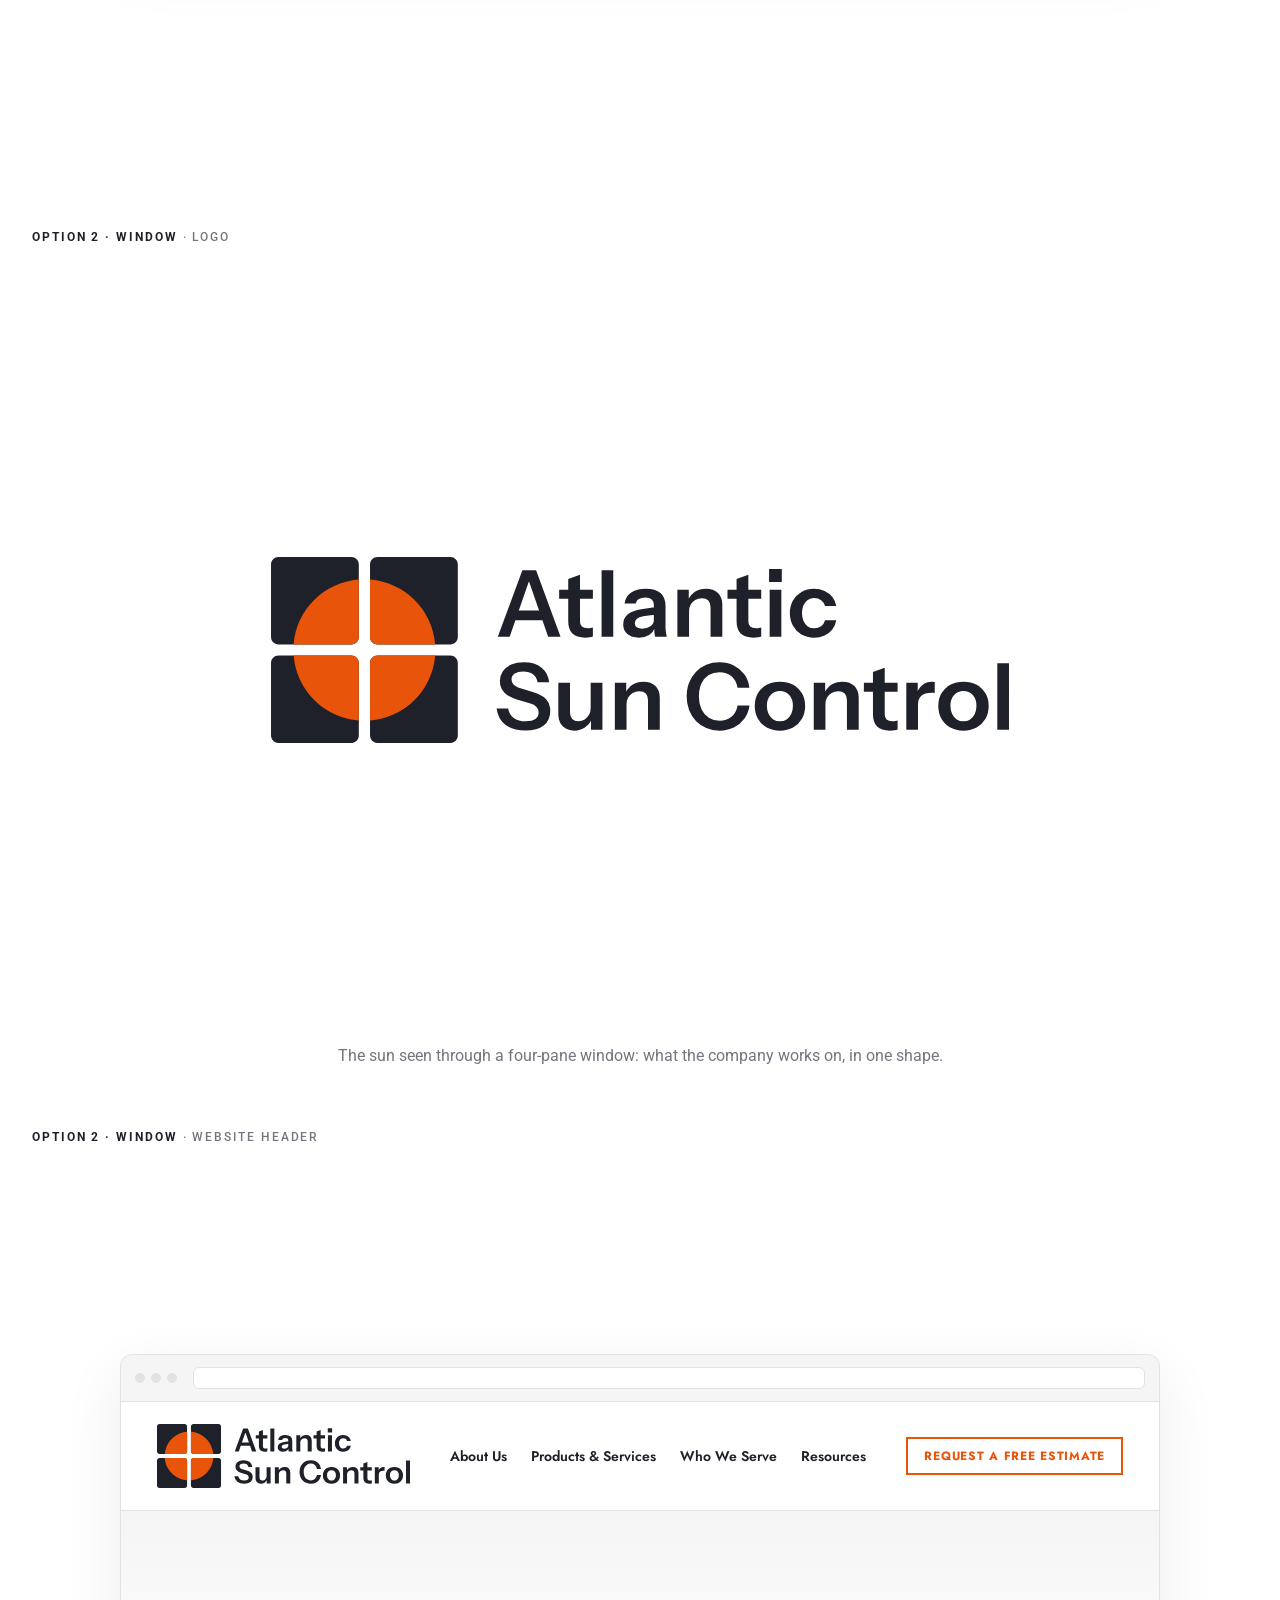
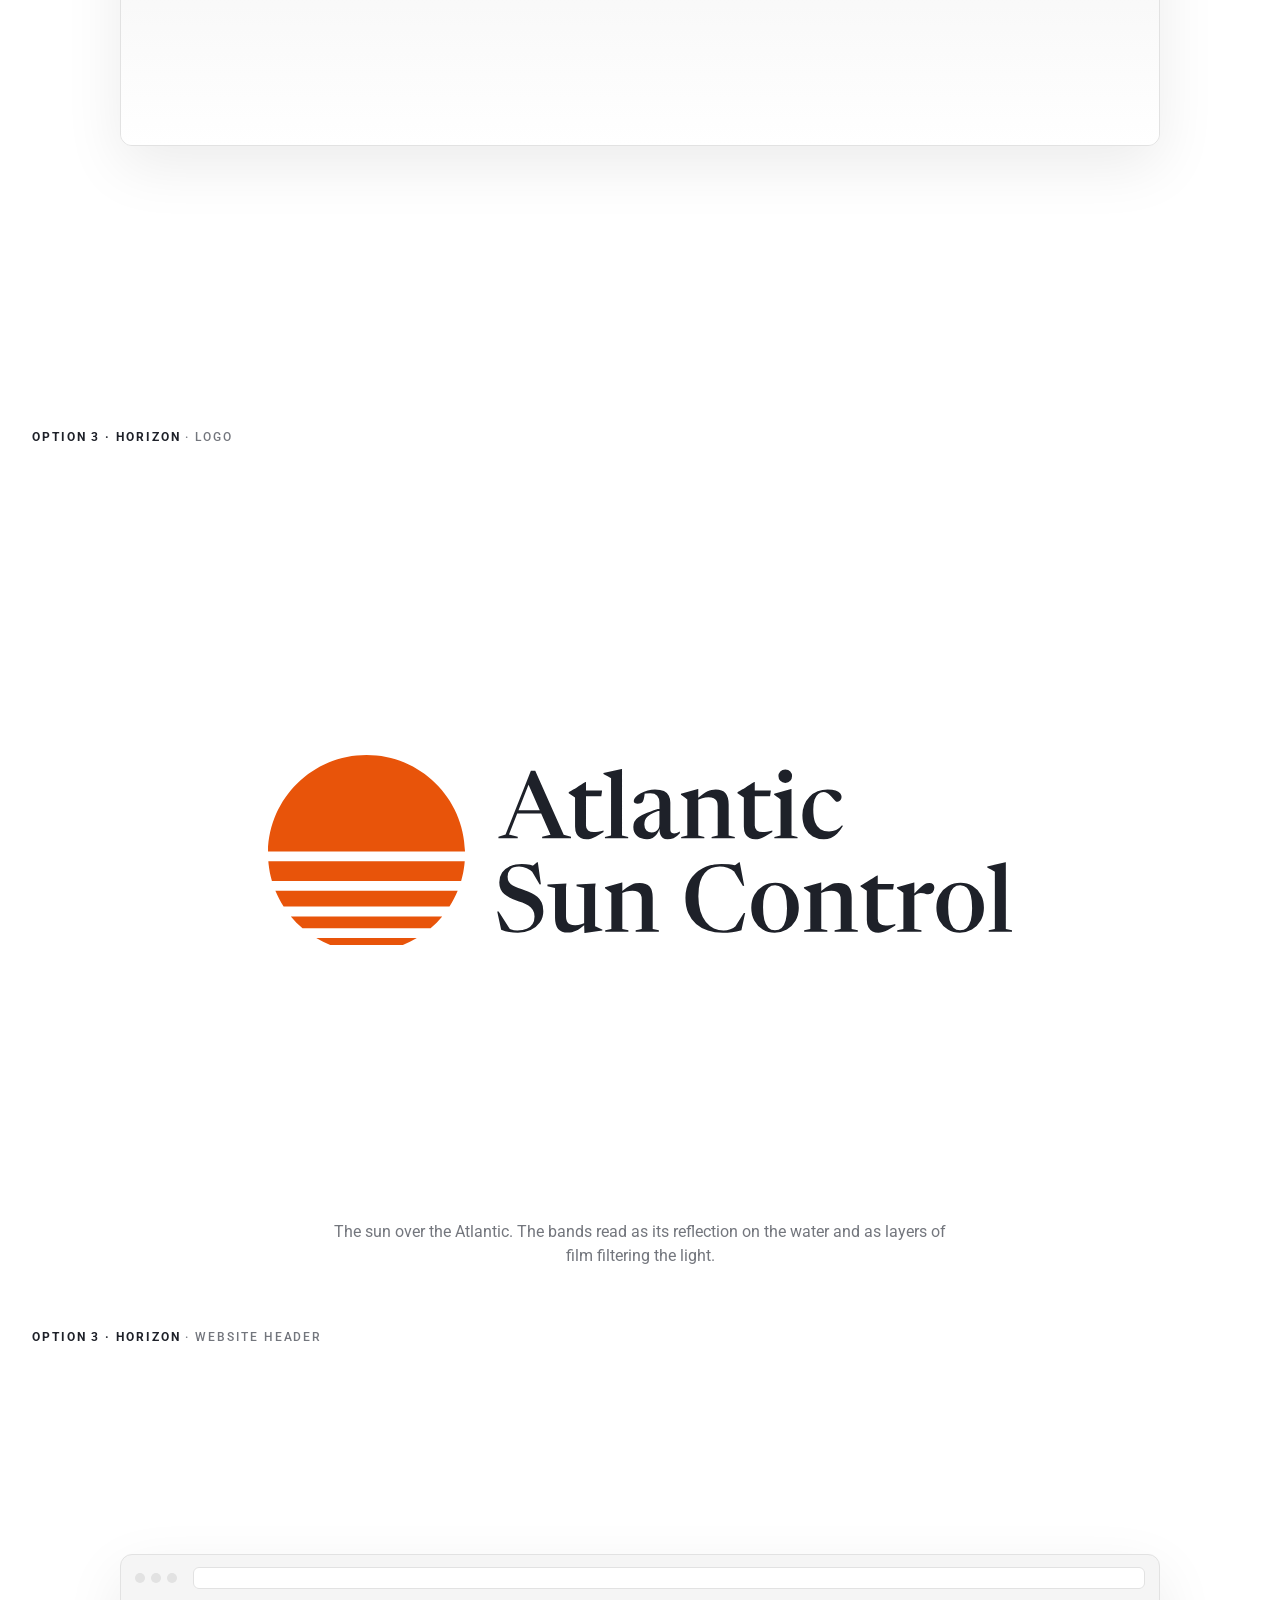
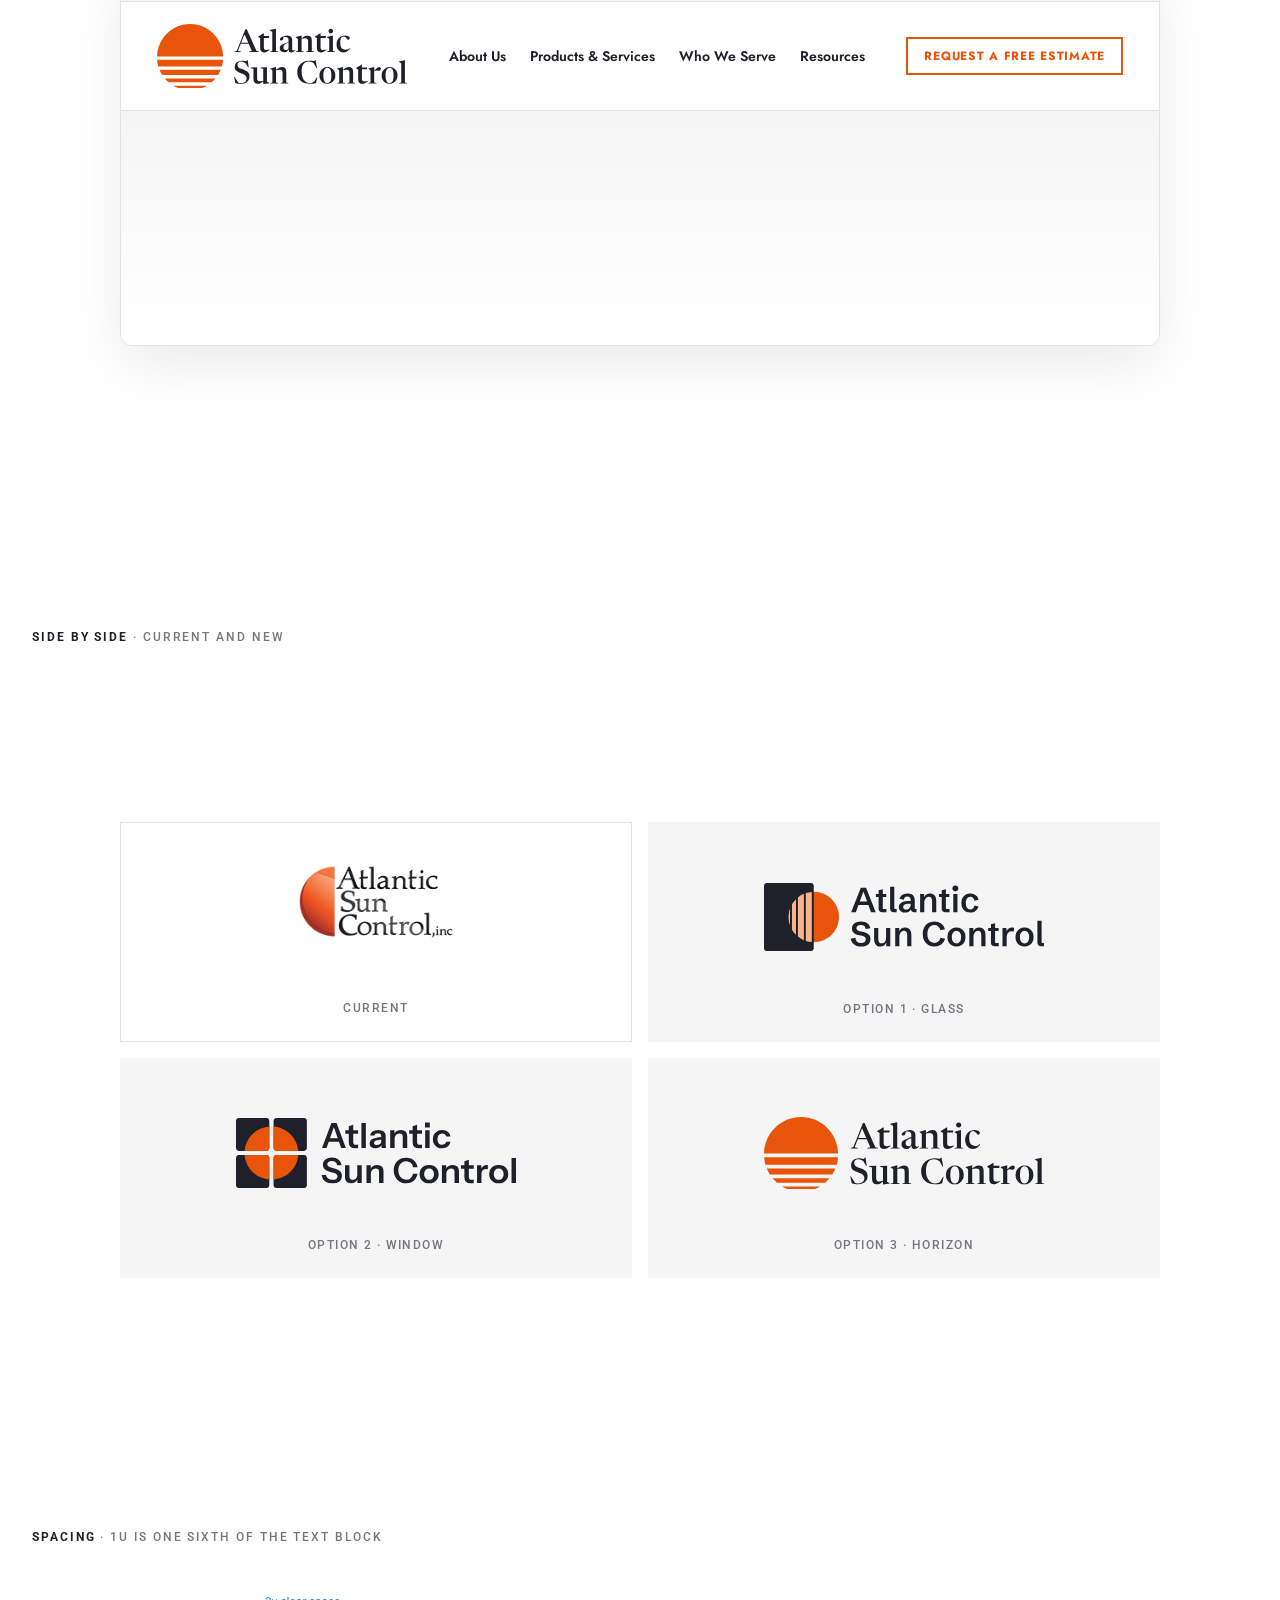
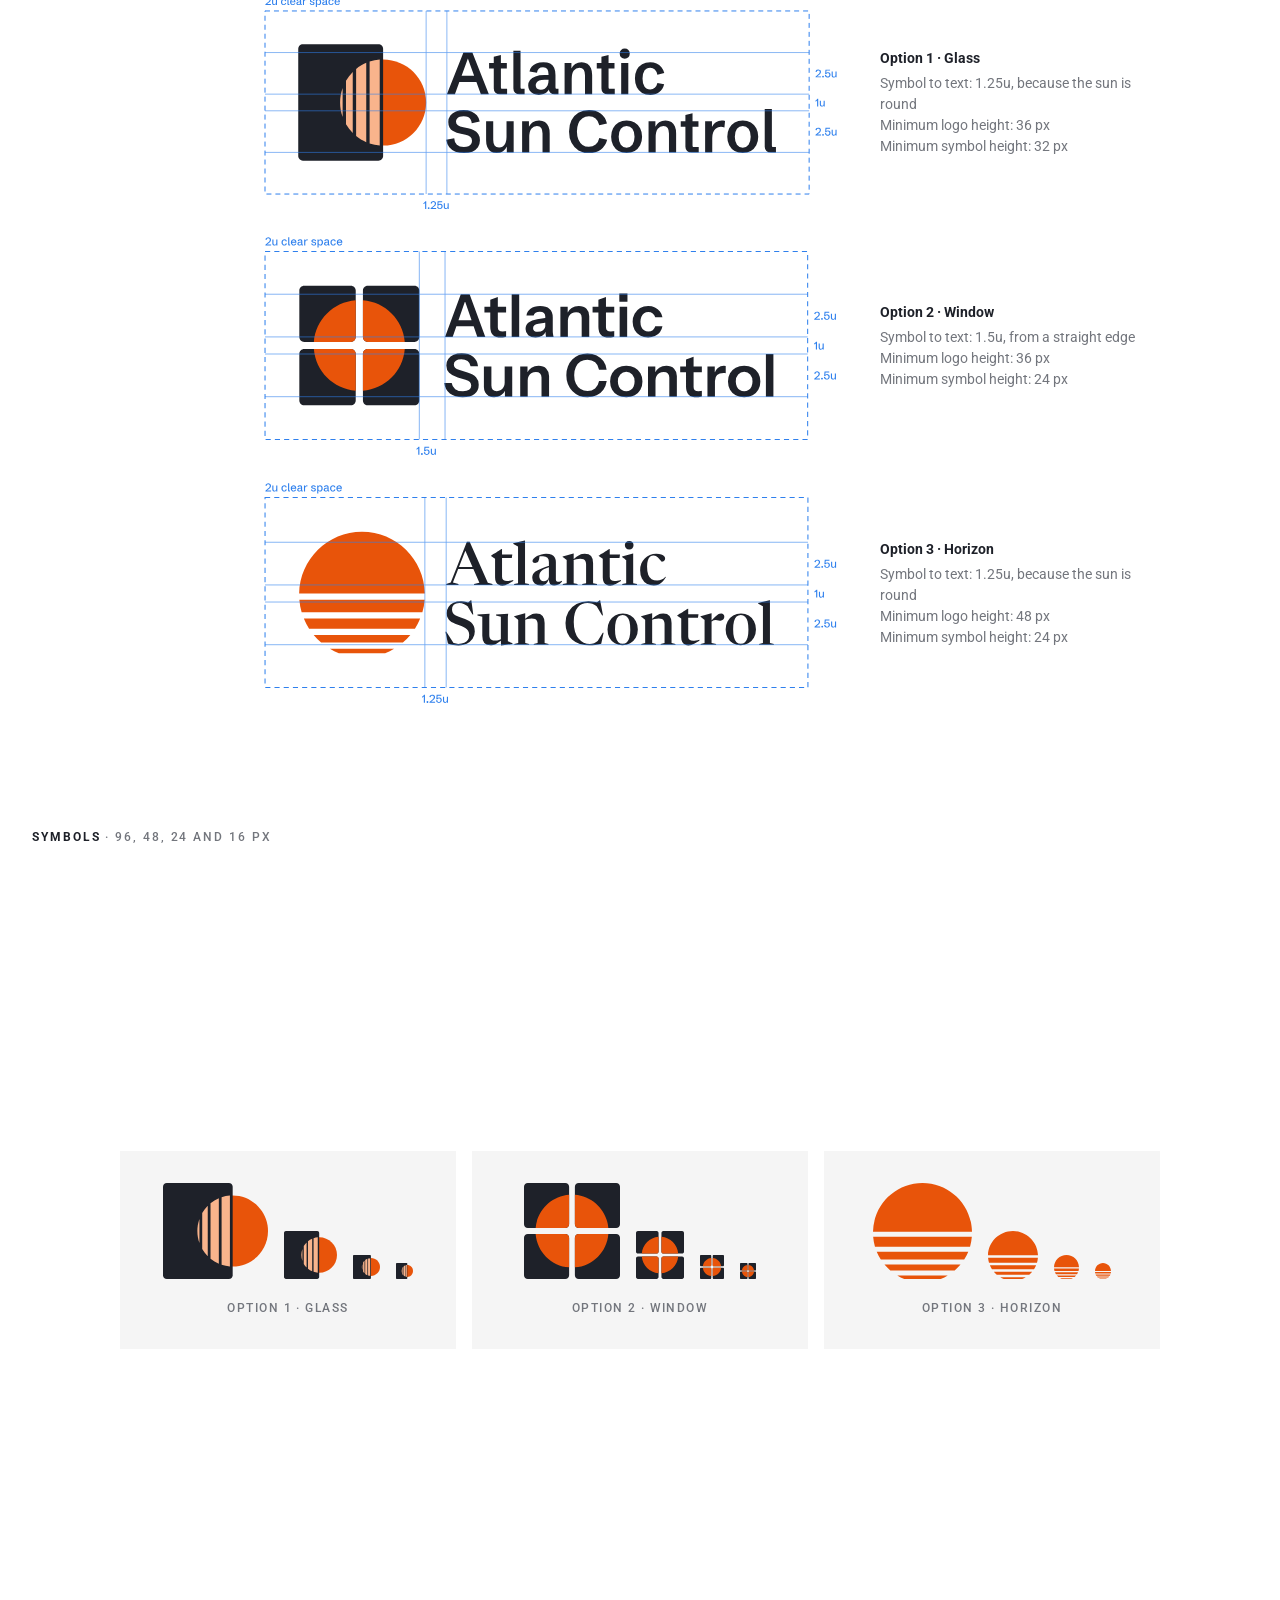
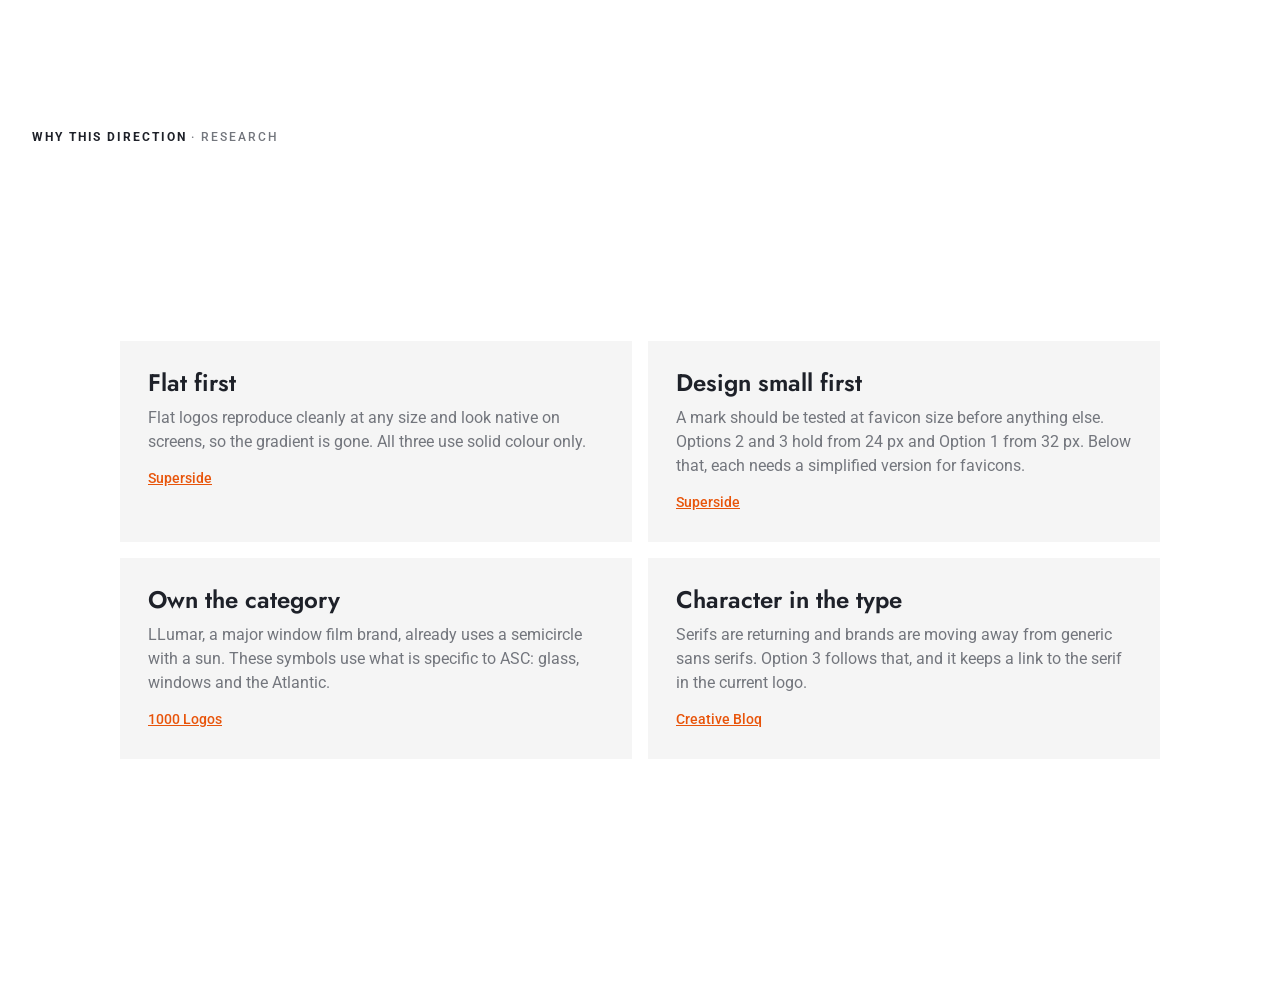
==== commit d26d51f2: "Logo proposal: larger symbols, centred on the text" ====
--- a/logo/index.html
+++ b/logo/index.html
@@ -5,12 +5,12 @@
 <meta name="viewport" content="width=device-width,initial-scale=1">
 <title>ASC Logo Proposal</title>
 <meta name="robots" content="noindex">
-<link rel="icon" href="option-1-glass/svg/asc-symbol-option-1-glass-light.svg?v=15">
+<link rel="icon" href="option-1-glass/svg/asc-symbol-option-1-glass-light.svg?v=16">
 <link rel="preconnect" href="https://fonts.googleapis.com">
 <link rel="preconnect" href="https://fonts.gstatic.com" crossorigin>
 <link rel="stylesheet" href="https://fonts.googleapis.com/css2?family=Jost:wght@600;700&family=Roboto:wght@400;500;700&display=swap">
-<link rel="stylesheet" href="assets/logo.css?v=15">
-<script src="assets/logo.js?v=15" defer></script>
+<link rel="stylesheet" href="assets/logo.css?v=16">
+<script src="assets/logo.js?v=16" defer></script>
 </head>
 <body>
 <div class="toggle" role="group" aria-label="Background">
@@ -37,8 +37,8 @@
 <main>
   <section class="screen" id="o1-logo">
     <p class="label"><b>Option 1 · Glass</b> · Logo</p>
-    <img class="w-1 on-light" src="option-1-glass/svg/asc-logo-option-1-glass-light.svg?v=15" alt="Option 1 logo: Atlantic Sun Control with a sun that turns into soft bands behind a pane of glass">
-<img class="w-1 on-dark" src="option-1-glass/svg/asc-logo-option-1-glass-dark.svg?v=15" alt="Option 1 logo: Atlantic Sun Control with a sun that turns into soft bands behind a pane of glass">
+    <img class="w-1 on-light" src="option-1-glass/svg/asc-logo-option-1-glass-light.svg?v=16" alt="Option 1 logo: Atlantic Sun Control with a sun that turns into soft bands behind a pane of glass">
+<img class="w-1 on-dark" src="option-1-glass/svg/asc-logo-option-1-glass-dark.svg?v=16" alt="Option 1 logo: Atlantic Sun Control with a sun that turns into soft bands behind a pane of glass">
     <p class="idea">The sun at full strength outside the glass. Inside, the film breaks it into soft bands. It keeps the half sun from the current logo.</p>
   </section>
 
@@ -47,8 +47,8 @@
     <div class="browser">
       <div class="browser-bar"><i></i><i></i><i></i><span></span></div>
       <div class="nav">
-        <img class="on-light" src="option-1-glass/svg/asc-logo-option-1-glass-light.svg?v=15" alt="Option 1 logo">
-<img class="on-dark" src="option-1-glass/svg/asc-logo-option-1-glass-dark.svg?v=15" alt="Option 1 logo">
+        <img class="on-light" src="option-1-glass/svg/asc-logo-option-1-glass-light.svg?v=16" alt="Option 1 logo">
+<img class="on-dark" src="option-1-glass/svg/asc-logo-option-1-glass-dark.svg?v=16" alt="Option 1 logo">
         <ul><li>About Us</li><li>Products &amp; Services</li><li>Who We Serve</li><li>Resources</li></ul>
         <span class="cta">Request a Free Estimate</span>
       </div>
@@ -58,8 +58,8 @@
 
   <section class="screen" id="o2-logo">
     <p class="label"><b>Option 2 · Window</b> · Logo</p>
-    <img class="w-2 on-light" src="option-2-window/svg/asc-logo-option-2-window-light.svg?v=15" alt="Option 2 logo: Atlantic Sun Control with a sun seen through a four-pane window">
-<img class="w-2 on-dark" src="option-2-window/svg/asc-logo-option-2-window-dark.svg?v=15" alt="Option 2 logo: Atlantic Sun Control with a sun seen through a four-pane window">
+    <img class="w-2 on-light" src="option-2-window/svg/asc-logo-option-2-window-light.svg?v=16" alt="Option 2 logo: Atlantic Sun Control with a sun seen through a four-pane window">
+<img class="w-2 on-dark" src="option-2-window/svg/asc-logo-option-2-window-dark.svg?v=16" alt="Option 2 logo: Atlantic Sun Control with a sun seen through a four-pane window">
     <p class="idea">The sun seen through a four-pane window: what the company works on, in one shape.</p>
   </section>
 
@@ -68,8 +68,8 @@
     <div class="browser">
       <div class="browser-bar"><i></i><i></i><i></i><span></span></div>
       <div class="nav">
-        <img class="on-light" src="option-2-window/svg/asc-logo-option-2-window-light.svg?v=15" alt="Option 2 logo">
-<img class="on-dark" src="option-2-window/svg/asc-logo-option-2-window-dark.svg?v=15" alt="Option 2 logo">
+        <img class="on-light" src="option-2-window/svg/asc-logo-option-2-window-light.svg?v=16" alt="Option 2 logo">
+<img class="on-dark" src="option-2-window/svg/asc-logo-option-2-window-dark.svg?v=16" alt="Option 2 logo">
         <ul><li>About Us</li><li>Products &amp; Services</li><li>Who We Serve</li><li>Resources</li></ul>
         <span class="cta">Request a Free Estimate</span>
       </div>
@@ -79,8 +79,8 @@
 
   <section class="screen" id="o3-logo">
     <p class="label"><b>Option 3 · Horizon</b> · Logo</p>
-    <img class="w-3 on-light" src="option-3-horizon/svg/asc-logo-option-3-horizon-light.svg?v=15" alt="Option 3 logo: Atlantic Sun Control with a sun over water in bands that thin out">
-<img class="w-3 on-dark" src="option-3-horizon/svg/asc-logo-option-3-horizon-dark.svg?v=15" alt="Option 3 logo: Atlantic Sun Control with a sun over water in bands that thin out">
+    <img class="w-3 on-light" src="option-3-horizon/svg/asc-logo-option-3-horizon-light.svg?v=16" alt="Option 3 logo: Atlantic Sun Control with a sun over water in bands that thin out">
+<img class="w-3 on-dark" src="option-3-horizon/svg/asc-logo-option-3-horizon-dark.svg?v=16" alt="Option 3 logo: Atlantic Sun Control with a sun over water in bands that thin out">
     <p class="idea">The sun over the Atlantic. The bands read as its reflection on the water and as layers of film filtering the light.</p>
   </section>
 
@@ -89,8 +89,8 @@
     <div class="browser">
       <div class="browser-bar"><i></i><i></i><i></i><span></span></div>
       <div class="nav">
-        <img class="on-light" src="option-3-horizon/svg/asc-logo-option-3-horizon-light.svg?v=15" alt="Option 3 logo">
-<img class="on-dark" src="option-3-horizon/svg/asc-logo-option-3-horizon-dark.svg?v=15" alt="Option 3 logo">
+        <img class="on-light" src="option-3-horizon/svg/asc-logo-option-3-horizon-light.svg?v=16" alt="Option 3 logo">
+<img class="on-dark" src="option-3-horizon/svg/asc-logo-option-3-horizon-dark.svg?v=16" alt="Option 3 logo">
         <ul><li>About Us</li><li>Products &amp; Services</li><li>Who We Serve</li><li>Resources</li></ul>
         <span class="cta">Request a Free Estimate</span>
       </div>
@@ -106,40 +106,40 @@
         <figcaption>Current</figcaption>
       </figure>
       <figure>
-        <img class="on-light" src="option-1-glass/svg/asc-logo-option-1-glass-light.svg?v=15" alt="Option 1 logo">
-<img class="on-dark" src="option-1-glass/svg/asc-logo-option-1-glass-dark.svg?v=15" alt="Option 1 logo">
+        <img class="on-light" src="option-1-glass/svg/asc-logo-option-1-glass-light.svg?v=16" alt="Option 1 logo">
+<img class="on-dark" src="option-1-glass/svg/asc-logo-option-1-glass-dark.svg?v=16" alt="Option 1 logo">
         <figcaption>Option 1 · Glass</figcaption>
       </figure>
       <figure>
-        <img class="on-light" src="option-2-window/svg/asc-logo-option-2-window-light.svg?v=15" alt="Option 2 logo">
-<img class="on-dark" src="option-2-window/svg/asc-logo-option-2-window-dark.svg?v=15" alt="Option 2 logo">
+        <img class="on-light" src="option-2-window/svg/asc-logo-option-2-window-light.svg?v=16" alt="Option 2 logo">
+<img class="on-dark" src="option-2-window/svg/asc-logo-option-2-window-dark.svg?v=16" alt="Option 2 logo">
         <figcaption>Option 2 · Window</figcaption>
       </figure>
       <figure>
-        <img class="on-light" src="option-3-horizon/svg/asc-logo-option-3-horizon-light.svg?v=15" alt="Option 3 logo">
-<img class="on-dark" src="option-3-horizon/svg/asc-logo-option-3-horizon-dark.svg?v=15" alt="Option 3 logo">
+        <img class="on-light" src="option-3-horizon/svg/asc-logo-option-3-horizon-light.svg?v=16" alt="Option 3 logo">
+<img class="on-dark" src="option-3-horizon/svg/asc-logo-option-3-horizon-dark.svg?v=16" alt="Option 3 logo">
         <figcaption>Option 3 · Horizon</figcaption>
       </figure>
     </div>
   </section>
 
   <section class="screen" id="spacing">
-    <p class="label"><b>Spacing</b> · 1u is one sixth of the symbol</p>
+    <p class="label"><b>Spacing</b> · 1u is one sixth of the text block</p>
     <div class="spacing">
       <figure>
-        <img class="on-light" src="construction/construction-option-1-glass-light.svg?v=15" alt="Option 1 logo with its spacing grid and clear space">
-        <img class="on-dark" src="construction/construction-option-1-glass-dark.svg?v=15" alt="Option 1 logo with its spacing grid and clear space">
-        <figcaption><b>Option 1 · Glass</b>Symbol to text: 1.25u, because the sun is round<br>Minimum logo height: 32 px<br>Minimum symbol height: 32 px</figcaption>
-      </figure>
-      <figure>
-        <img class="on-light" src="construction/construction-option-2-window-light.svg?v=15" alt="Option 2 logo with its spacing grid and clear space">
-        <img class="on-dark" src="construction/construction-option-2-window-dark.svg?v=15" alt="Option 2 logo with its spacing grid and clear space">
-        <figcaption><b>Option 2 · Window</b>Symbol to text: 1.5u, from a straight edge<br>Minimum logo height: 32 px<br>Minimum symbol height: 24 px</figcaption>
-      </figure>
-      <figure>
-        <img class="on-light" src="construction/construction-option-3-horizon-light.svg?v=15" alt="Option 3 logo with its spacing grid and clear space">
-        <img class="on-dark" src="construction/construction-option-3-horizon-dark.svg?v=15" alt="Option 3 logo with its spacing grid and clear space">
-        <figcaption><b>Option 3 · Horizon</b>Symbol to text: 1.25u, because the sun is round<br>Minimum logo height: 40 px<br>Minimum symbol height: 24 px</figcaption>
+        <img class="on-light" src="construction/construction-option-1-glass-light.svg?v=16" alt="Option 1 logo with its spacing grid and clear space">
+        <img class="on-dark" src="construction/construction-option-1-glass-dark.svg?v=16" alt="Option 1 logo with its spacing grid and clear space">
+        <figcaption><b>Option 1 · Glass</b>Symbol to text: 1.25u, because the sun is round<br>Minimum logo height: 36 px<br>Minimum symbol height: 32 px</figcaption>
+      </figure>
+      <figure>
+        <img class="on-light" src="construction/construction-option-2-window-light.svg?v=16" alt="Option 2 logo with its spacing grid and clear space">
+        <img class="on-dark" src="construction/construction-option-2-window-dark.svg?v=16" alt="Option 2 logo with its spacing grid and clear space">
+        <figcaption><b>Option 2 · Window</b>Symbol to text: 1.5u, from a straight edge<br>Minimum logo height: 36 px<br>Minimum symbol height: 24 px</figcaption>
+      </figure>
+      <figure>
+        <img class="on-light" src="construction/construction-option-3-horizon-light.svg?v=16" alt="Option 3 logo with its spacing grid and clear space">
+        <img class="on-dark" src="construction/construction-option-3-horizon-dark.svg?v=16" alt="Option 3 logo with its spacing grid and clear space">
+        <figcaption><b>Option 3 · Horizon</b>Symbol to text: 1.25u, because the sun is round<br>Minimum logo height: 48 px<br>Minimum symbol height: 24 px</figcaption>
       </figure>
     </div>
   </section>
@@ -148,27 +148,27 @@
     <p class="label"><b>Symbols</b> · 96, 48, 24 and 16 px</p>
     <div class="small">
       <figure>
-        <div class="sizes"><img class="s-l on-light" src="option-1-glass/svg/asc-symbol-option-1-glass-light.svg?v=15" alt="">
-<img class="s-l on-dark" src="option-1-glass/svg/asc-symbol-option-1-glass-dark.svg?v=15" alt=""><img class="s-m on-light" src="option-1-glass/svg/asc-symbol-option-1-glass-light.svg?v=15" alt="">
-<img class="s-m on-dark" src="option-1-glass/svg/asc-symbol-option-1-glass-dark.svg?v=15" alt=""><img class="s-s on-light" src="option-1-glass/svg/asc-symbol-option-1-glass-light.svg?v=15" alt="">
-<img class="s-s on-dark" src="option-1-glass/svg/asc-symbol-option-1-glass-dark.svg?v=15" alt=""><img class="s-xs on-light" src="option-1-glass/svg/asc-symbol-option-1-glass-light.svg?v=15" alt="">
-<img class="s-xs on-dark" src="option-1-glass/svg/asc-symbol-option-1-glass-dark.svg?v=15" alt=""></div>
+        <div class="sizes"><img class="s-l on-light" src="option-1-glass/svg/asc-symbol-option-1-glass-light.svg?v=16" alt="">
+<img class="s-l on-dark" src="option-1-glass/svg/asc-symbol-option-1-glass-dark.svg?v=16" alt=""><img class="s-m on-light" src="option-1-glass/svg/asc-symbol-option-1-glass-light.svg?v=16" alt="">
+<img class="s-m on-dark" src="option-1-glass/svg/asc-symbol-option-1-glass-dark.svg?v=16" alt=""><img class="s-s on-light" src="option-1-glass/svg/asc-symbol-option-1-glass-light.svg?v=16" alt="">
+<img class="s-s on-dark" src="option-1-glass/svg/asc-symbol-option-1-glass-dark.svg?v=16" alt=""><img class="s-xs on-light" src="option-1-glass/svg/asc-symbol-option-1-glass-light.svg?v=16" alt="">
+<img class="s-xs on-dark" src="option-1-glass/svg/asc-symbol-option-1-glass-dark.svg?v=16" alt=""></div>
         <figcaption>Option 1 · Glass</figcaption>
       </figure>
       <figure>
-        <div class="sizes"><img class="s-l on-light" src="option-2-window/svg/asc-symbol-option-2-window-light.svg?v=15" alt="">
-<img class="s-l on-dark" src="option-2-window/svg/asc-symbol-option-2-window-dark.svg?v=15" alt=""><img class="s-m on-light" src="option-2-window/svg/asc-symbol-option-2-window-light.svg?v=15" alt="">
-<img class="s-m on-dark" src="option-2-window/svg/asc-symbol-option-2-window-dark.svg?v=15" alt=""><img class="s-s on-light" src="option-2-window/svg/asc-symbol-option-2-window-light.svg?v=15" alt="">
-<img class="s-s on-dark" src="option-2-window/svg/asc-symbol-option-2-window-dark.svg?v=15" alt=""><img class="s-xs on-light" src="option-2-window/svg/asc-symbol-option-2-window-light.svg?v=15" alt="">
-<img class="s-xs on-dark" src="option-2-window/svg/asc-symbol-option-2-window-dark.svg?v=15" alt=""></div>
+        <div class="sizes"><img class="s-l on-light" src="option-2-window/svg/asc-symbol-option-2-window-light.svg?v=16" alt="">
+<img class="s-l on-dark" src="option-2-window/svg/asc-symbol-option-2-window-dark.svg?v=16" alt=""><img class="s-m on-light" src="option-2-window/svg/asc-symbol-option-2-window-light.svg?v=16" alt="">
+<img class="s-m on-dark" src="option-2-window/svg/asc-symbol-option-2-window-dark.svg?v=16" alt=""><img class="s-s on-light" src="option-2-window/svg/asc-symbol-option-2-window-light.svg?v=16" alt="">
+<img class="s-s on-dark" src="option-2-window/svg/asc-symbol-option-2-window-dark.svg?v=16" alt=""><img class="s-xs on-light" src="option-2-window/svg/asc-symbol-option-2-window-light.svg?v=16" alt="">
+<img class="s-xs on-dark" src="option-2-window/svg/asc-symbol-option-2-window-dark.svg?v=16" alt=""></div>
         <figcaption>Option 2 · Window</figcaption>
       </figure>
       <figure>
-        <div class="sizes"><img class="s-l on-light" src="option-3-horizon/svg/asc-symbol-option-3-horizon-light.svg?v=15" alt="">
-<img class="s-l on-dark" src="option-3-horizon/svg/asc-symbol-option-3-horizon-dark.svg?v=15" alt=""><img class="s-m on-light" src="option-3-horizon/svg/asc-symbol-option-3-horizon-light.svg?v=15" alt="">
-<img class="s-m on-dark" src="option-3-horizon/svg/asc-symbol-option-3-horizon-dark.svg?v=15" alt=""><img class="s-s on-light" src="option-3-horizon/svg/asc-symbol-option-3-horizon-light.svg?v=15" alt="">
-<img class="s-s on-dark" src="option-3-horizon/svg/asc-symbol-option-3-horizon-dark.svg?v=15" alt=""><img class="s-xs on-light" src="option-3-horizon/svg/asc-symbol-option-3-horizon-light.svg?v=15" alt="">
-<img class="s-xs on-dark" src="option-3-horizon/svg/asc-symbol-option-3-horizon-dark.svg?v=15" alt=""></div>
+        <div class="sizes"><img class="s-l on-light" src="option-3-horizon/svg/asc-symbol-option-3-horizon-light.svg?v=16" alt="">
+<img class="s-l on-dark" src="option-3-horizon/svg/asc-symbol-option-3-horizon-dark.svg?v=16" alt=""><img class="s-m on-light" src="option-3-horizon/svg/asc-symbol-option-3-horizon-light.svg?v=16" alt="">
+<img class="s-m on-dark" src="option-3-horizon/svg/asc-symbol-option-3-horizon-dark.svg?v=16" alt=""><img class="s-s on-light" src="option-3-horizon/svg/asc-symbol-option-3-horizon-light.svg?v=16" alt="">
+<img class="s-s on-dark" src="option-3-horizon/svg/asc-symbol-option-3-horizon-dark.svg?v=16" alt=""><img class="s-xs on-light" src="option-3-horizon/svg/asc-symbol-option-3-horizon-light.svg?v=16" alt="">
+<img class="s-xs on-dark" src="option-3-horizon/svg/asc-symbol-option-3-horizon-dark.svg?v=16" alt=""></div>
         <figcaption>Option 3 · Horizon</figcaption>
       </figure>
     </div>
--- a/logo/assets/logo.css
+++ b/logo/assets/logo.css
@@ -5,7 +5,7 @@
   --ink: #1E2129; --orange: #E8540A;
   --bg: #FFFFFF; --fg: #1E2129; --muted: #73767D; --line: #E2E2E2; --surface: #F5F5F5;
   /* One scale for every logo, so the sun and the text height match across options */
-  --u: min(.8px, calc((100vw - 112px) / 925));
+  --u: min(.8px, calc((100vw - 112px) / 962));
 }
 :root[data-theme="dark"] {
   --bg: #0B0B0B; --fg: #FFFFFF; --muted: #8E9096; --line: #2A2B2E; --surface: #17181B;
@@ -19,9 +19,9 @@
 [data-theme="light"] .on-dark, [data-theme="dark"] .on-light { display: none; }
 
 /* Logo widths, in the shared scale */
-.w-1 { width: calc(var(--u) * 922); }
-.w-2 { width: calc(var(--u) * 889); }
-.w-3 { width: calc(var(--u) * 894); }
+.w-1 { width: calc(var(--u) * 959); }
+.w-2 { width: calc(var(--u) * 922); }
+.w-3 { width: calc(var(--u) * 929); }
 
 /* Screens */
 .screen { position: relative; display: grid; place-items: center; height: 100vh; height: 100svh; padding: 72px 64px; scroll-snap-align: start; }
@@ -35,7 +35,7 @@
 .browser-bar i { width: 10px; height: 10px; background: var(--line); border-radius: 50%; }
 .browser-bar span { flex: 1; height: 22px; margin-left: 10px; background: var(--bg); border: 1px solid var(--line); border-radius: 6px; }
 .nav { display: flex; align-items: center; justify-content: space-between; gap: 24px; padding: 22px clamp(16px, 3vw, 36px); background: var(--bg); border-bottom: 1px solid var(--line); }
-.nav img { flex: none; width: auto; max-width: none; height: 56px; }
+.nav img { flex: none; width: auto; max-width: none; height: 64px; }
 .nav ul { display: flex; gap: 24px; margin: 0; padding: 0; font: 600 14px/1.2 'Jost', Arial, sans-serif; list-style: none; white-space: nowrap; }
 .cta { padding: 11px 16px; font: 700 12px/1 'Jost', Arial, sans-serif; letter-spacing: .06em; color: var(--orange); white-space: nowrap; text-transform: uppercase; border: 2px solid var(--orange); }
 .hero { height: clamp(120px, 26vh, 260px); background: linear-gradient(180deg, var(--surface), var(--bg)); }
@@ -97,7 +97,7 @@
   .toggle { top: 16px; right: 16px; }
   .dots { right: 12px; }
   .cta { display: none; }
-  .nav img { height: 44px; }
+  .nav img { height: 50px; }
   .idea { bottom: 24px; width: calc(100% - 72px); font-size: 14px; }
   .compare { gap: 8px; }
   .compare figure { min-height: 0; padding: 12px; gap: 6px; }
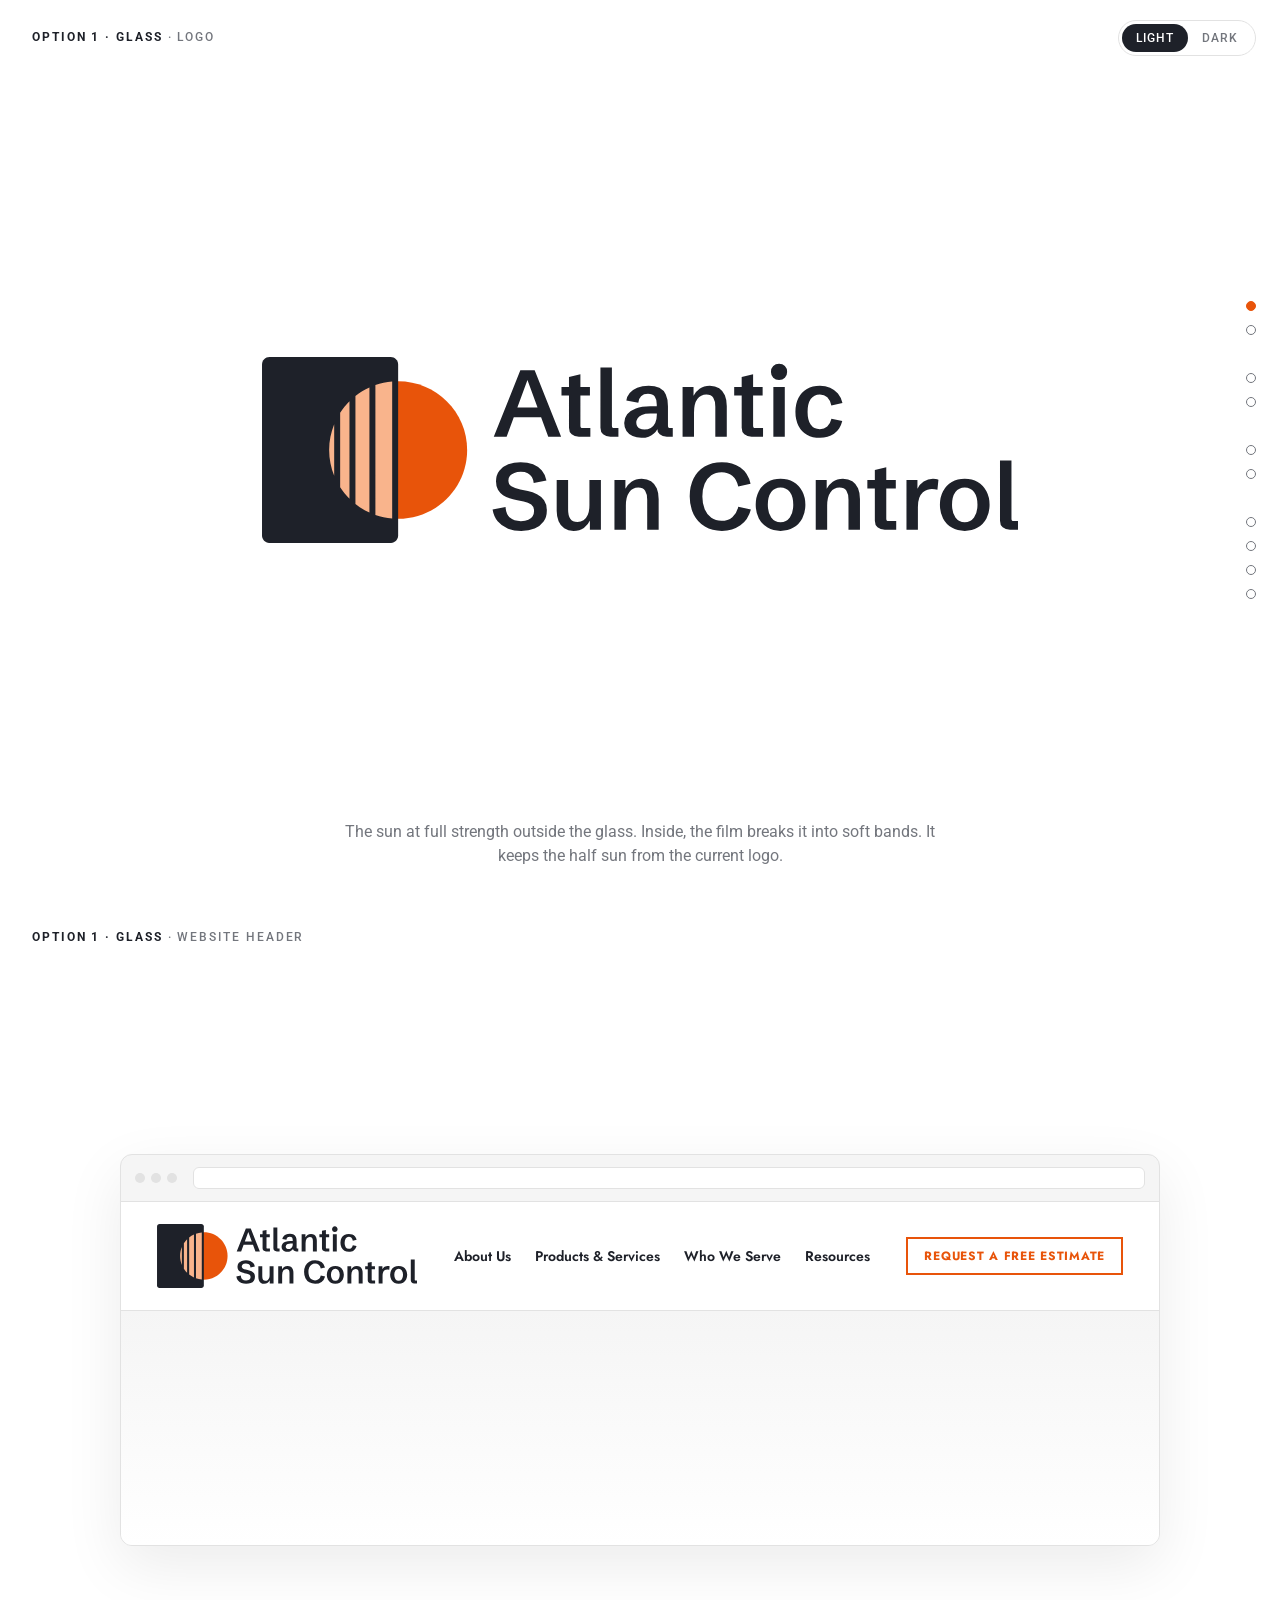
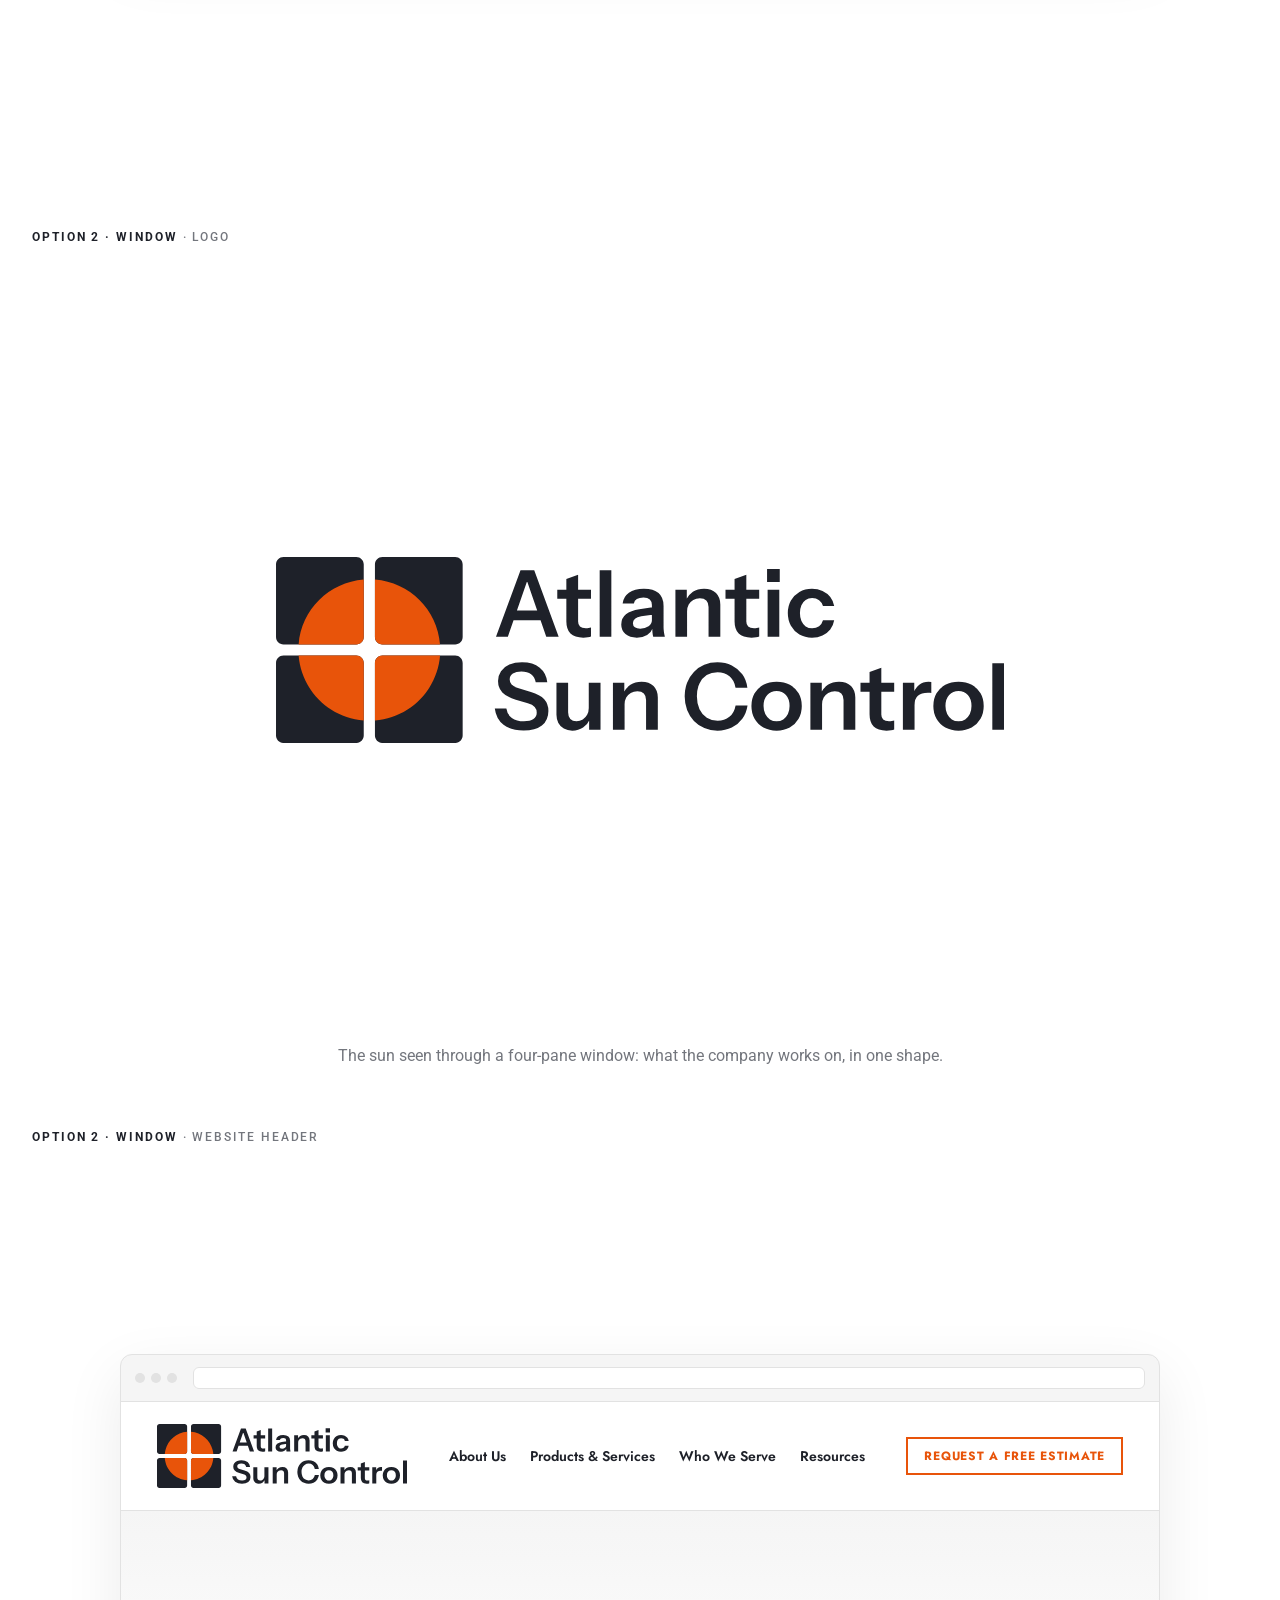
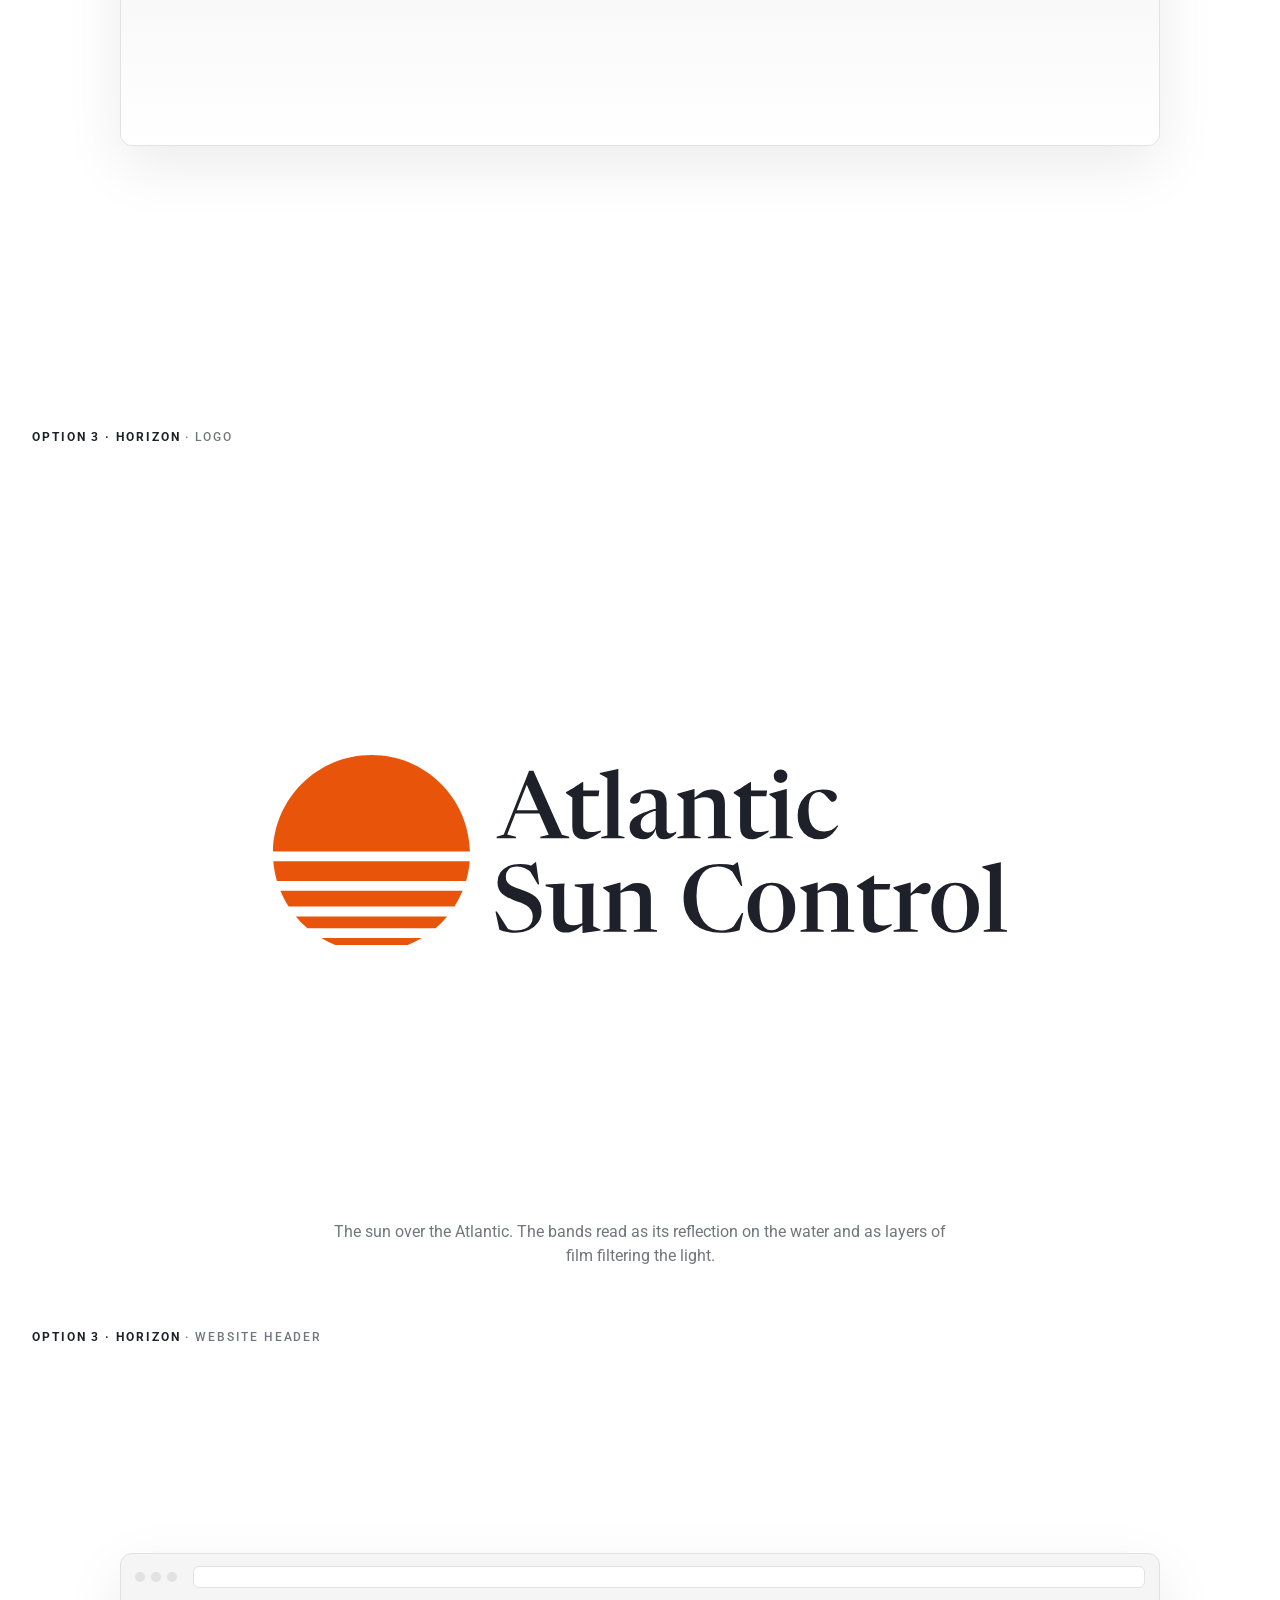
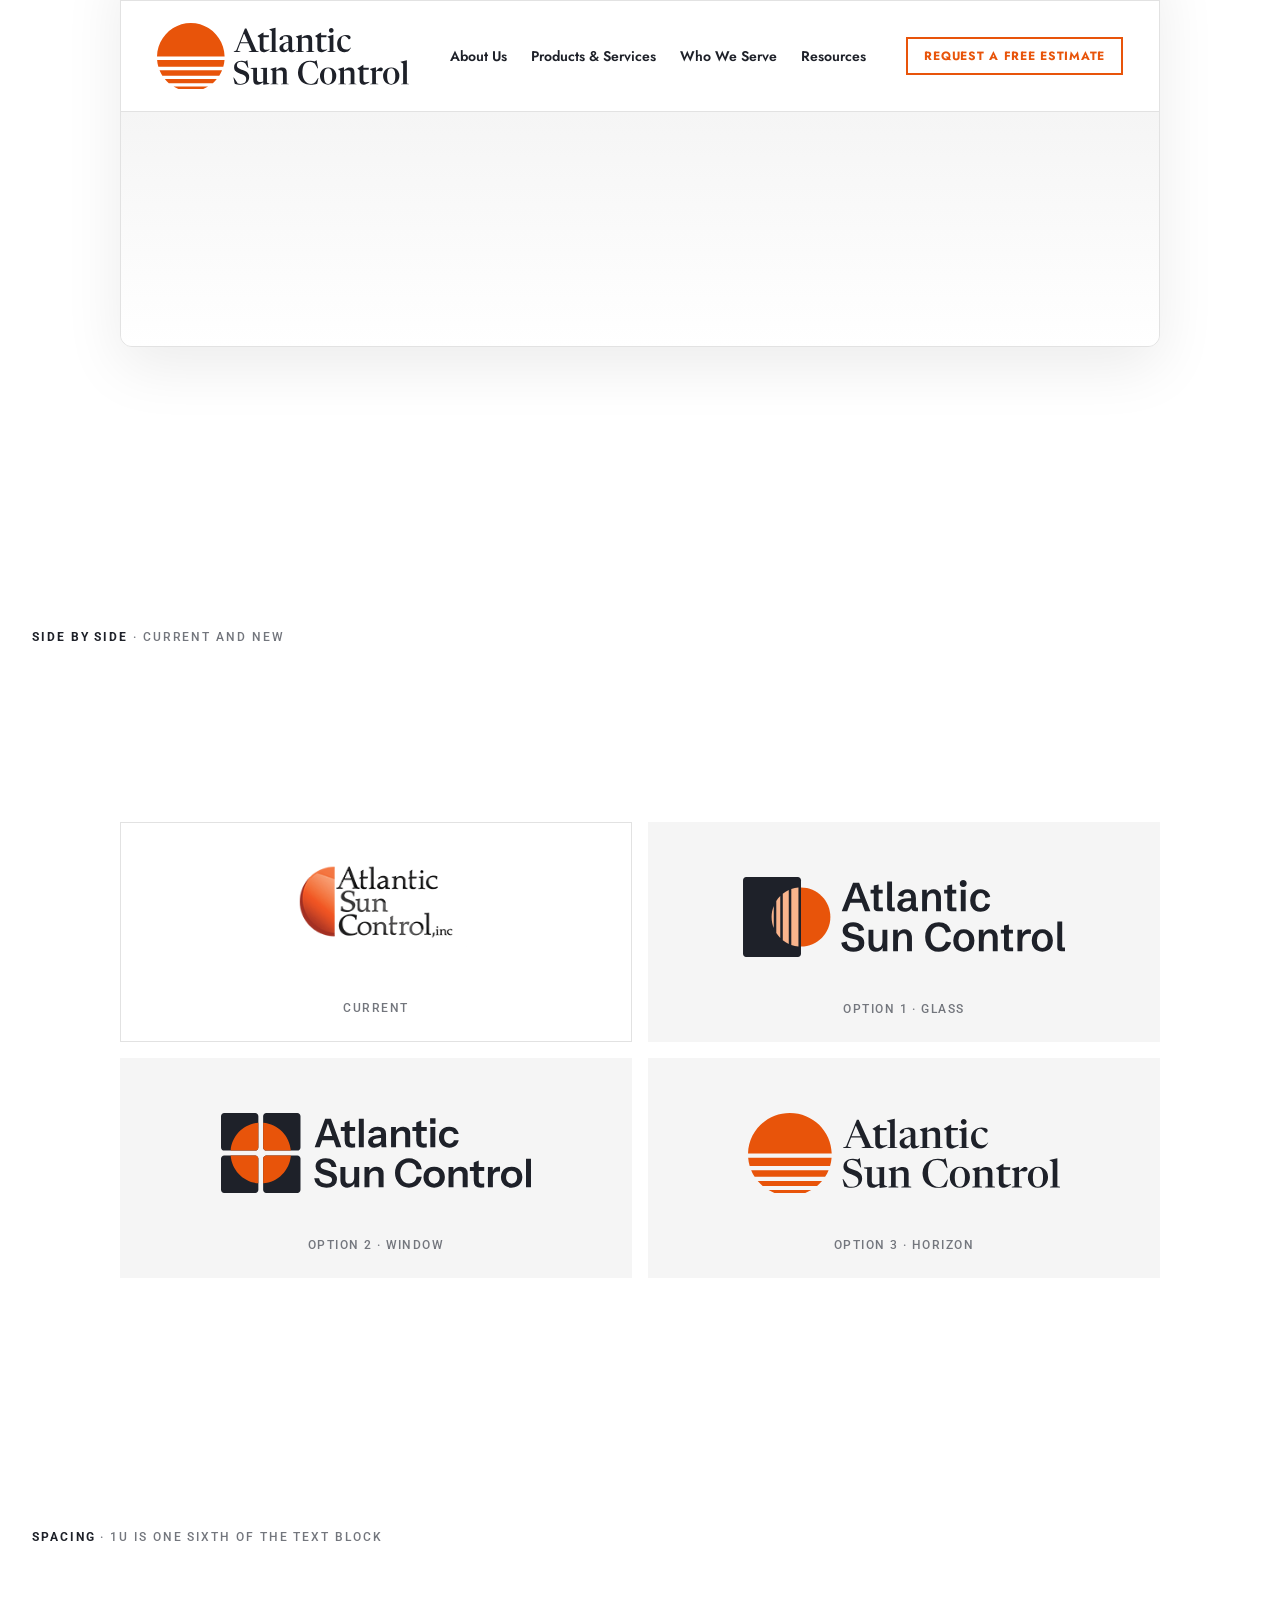
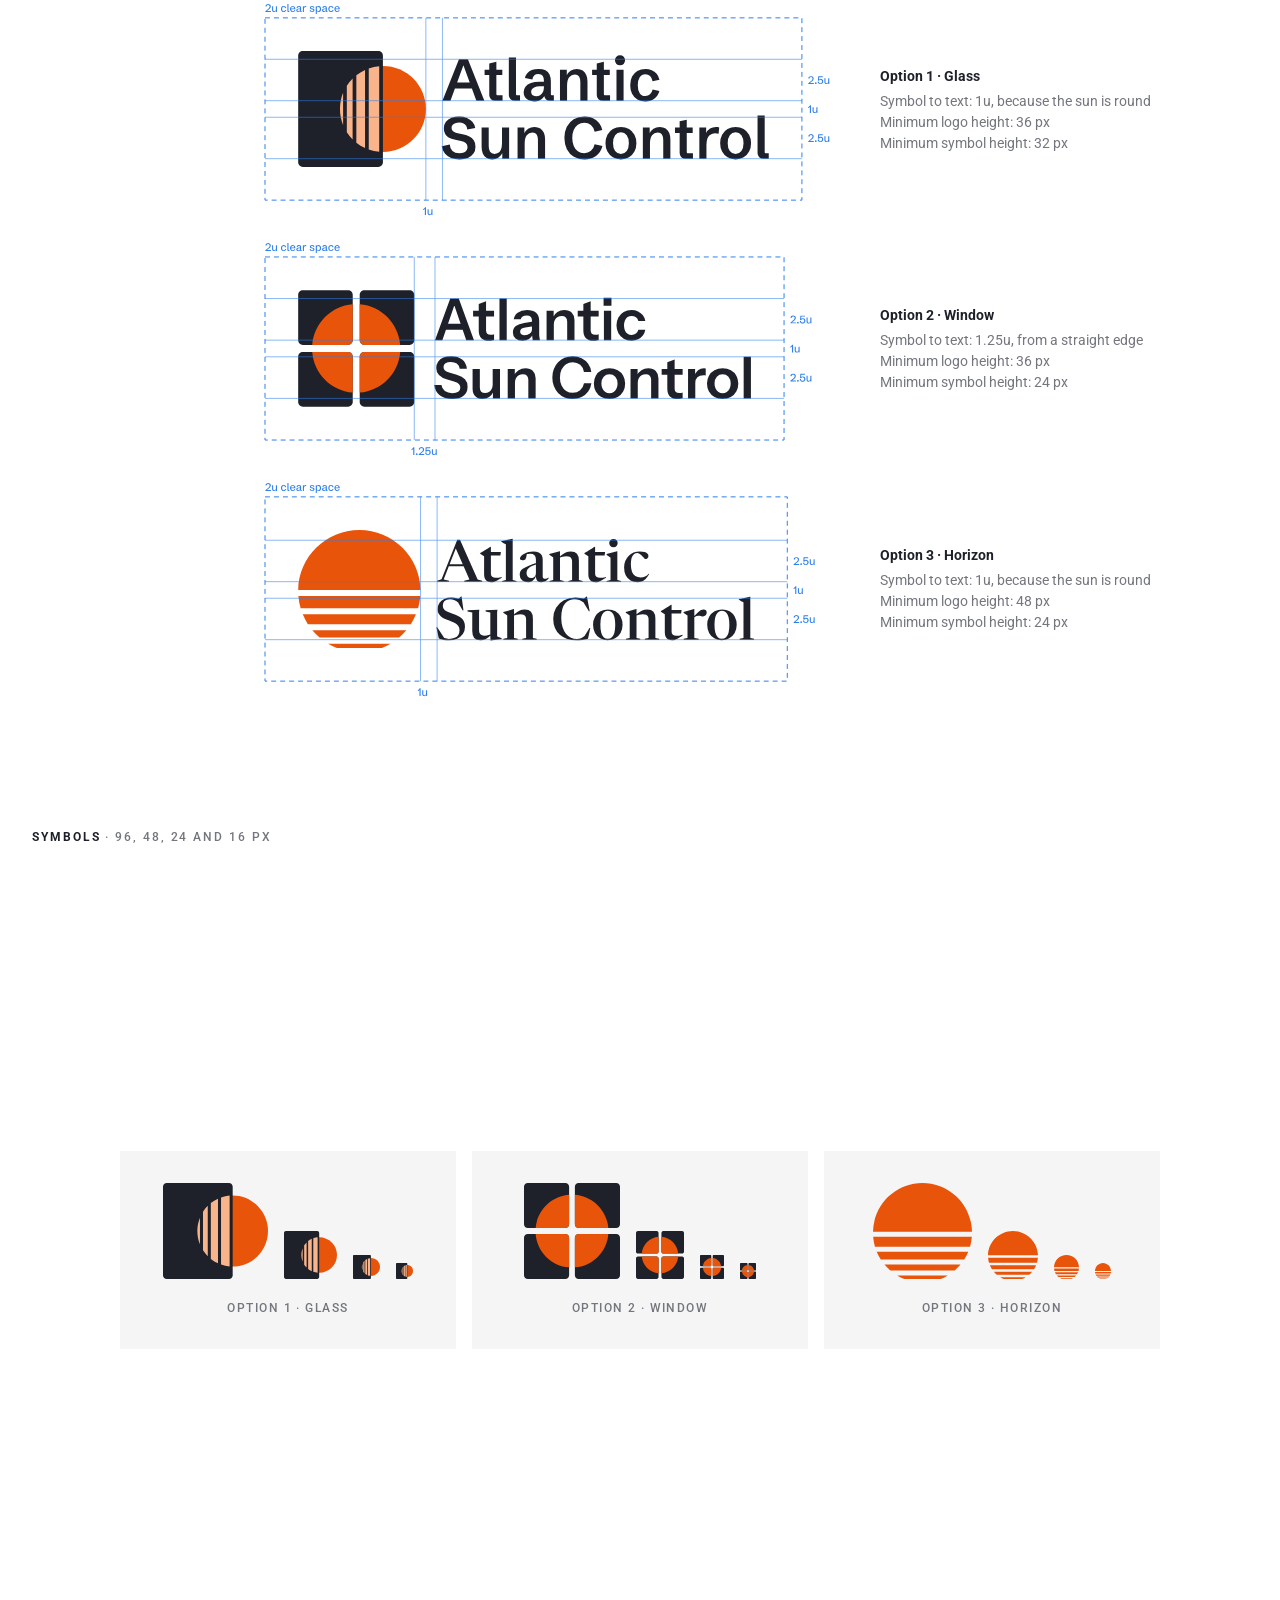
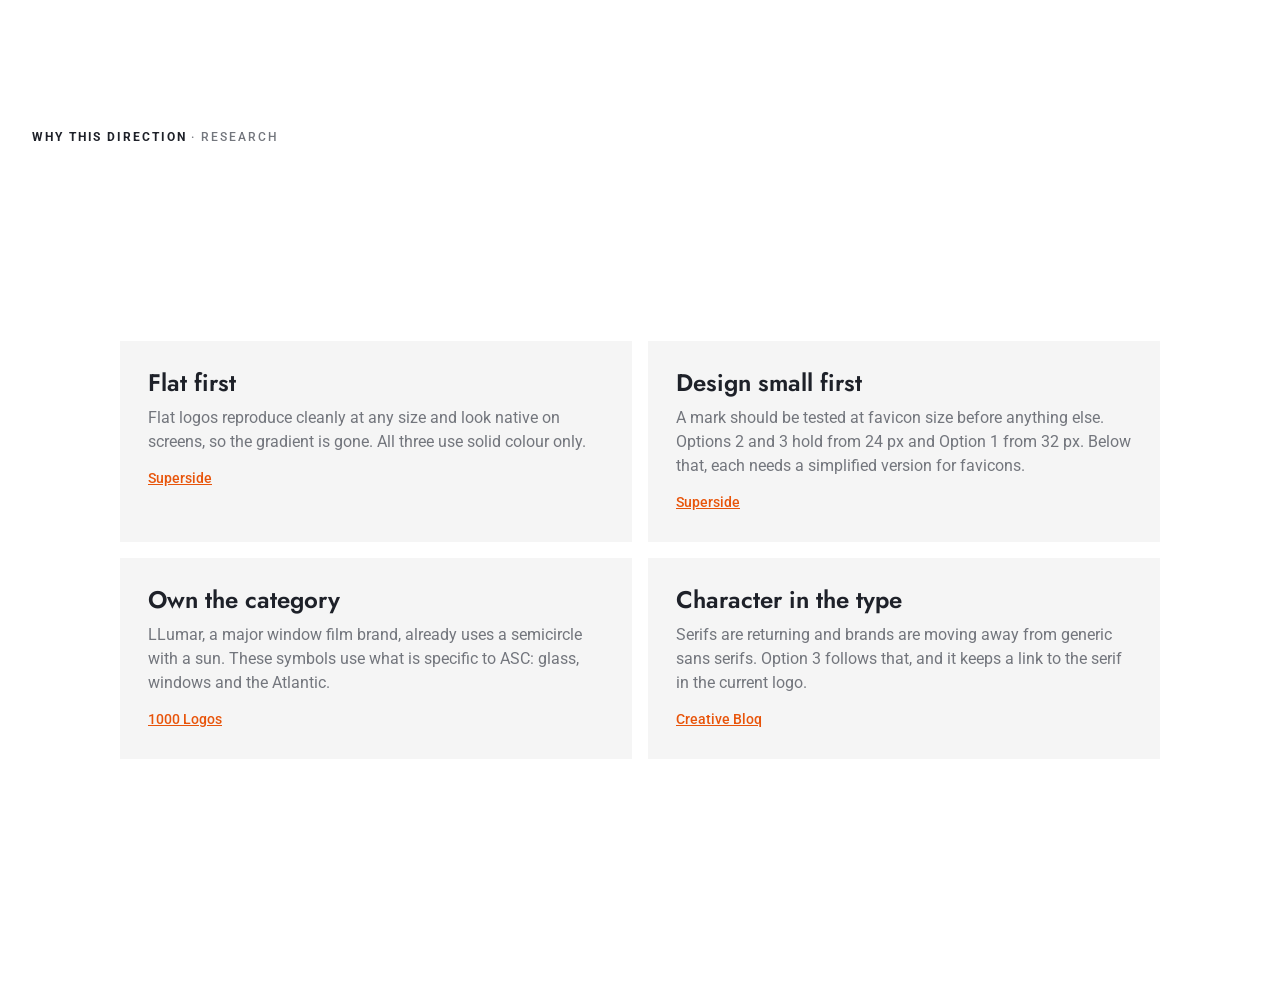
==== commit 8ee24931: "Logo proposal: optical spacing review, hand kerning and one shared scale on the page" ====
--- a/logo/index.html
+++ b/logo/index.html
@@ -5,12 +5,12 @@
 <meta name="viewport" content="width=device-width,initial-scale=1">
 <title>ASC Logo Proposal</title>
 <meta name="robots" content="noindex">
-<link rel="icon" href="option-1-glass/svg/asc-symbol-option-1-glass-light.svg?v=16">
+<link rel="icon" href="option-1-glass/svg/asc-symbol-option-1-glass-light.svg?v=17">
 <link rel="preconnect" href="https://fonts.googleapis.com">
 <link rel="preconnect" href="https://fonts.gstatic.com" crossorigin>
 <link rel="stylesheet" href="https://fonts.googleapis.com/css2?family=Jost:wght@600;700&family=Roboto:wght@400;500;700&display=swap">
-<link rel="stylesheet" href="assets/logo.css?v=16">
-<script src="assets/logo.js?v=16" defer></script>
+<link rel="stylesheet" href="assets/logo.css?v=17">
+<script src="assets/logo.js?v=17" defer></script>
 </head>
 <body>
 <div class="toggle" role="group" aria-label="Background">
@@ -37,8 +37,8 @@
 <main>
   <section class="screen" id="o1-logo">
     <p class="label"><b>Option 1 · Glass</b> · Logo</p>
-    <img class="w-1 on-light" src="option-1-glass/svg/asc-logo-option-1-glass-light.svg?v=16" alt="Option 1 logo: Atlantic Sun Control with a sun that turns into soft bands behind a pane of glass">
-<img class="w-1 on-dark" src="option-1-glass/svg/asc-logo-option-1-glass-dark.svg?v=16" alt="Option 1 logo: Atlantic Sun Control with a sun that turns into soft bands behind a pane of glass">
+    <img class="w-1 on-light" src="option-1-glass/svg/asc-logo-option-1-glass-light.svg?v=17" alt="Option 1 logo: Atlantic Sun Control with a sun that turns into soft bands behind a pane of glass">
+<img class="w-1 on-dark" src="option-1-glass/svg/asc-logo-option-1-glass-dark.svg?v=17" alt="Option 1 logo: Atlantic Sun Control with a sun that turns into soft bands behind a pane of glass">
     <p class="idea">The sun at full strength outside the glass. Inside, the film breaks it into soft bands. It keeps the half sun from the current logo.</p>
   </section>
 
@@ -47,8 +47,8 @@
     <div class="browser">
       <div class="browser-bar"><i></i><i></i><i></i><span></span></div>
       <div class="nav">
-        <img class="on-light" src="option-1-glass/svg/asc-logo-option-1-glass-light.svg?v=16" alt="Option 1 logo">
-<img class="on-dark" src="option-1-glass/svg/asc-logo-option-1-glass-dark.svg?v=16" alt="Option 1 logo">
+        <img class="w-1 on-light" src="option-1-glass/svg/asc-logo-option-1-glass-light.svg?v=17" alt="Option 1 logo">
+<img class="w-1 on-dark" src="option-1-glass/svg/asc-logo-option-1-glass-dark.svg?v=17" alt="Option 1 logo">
         <ul><li>About Us</li><li>Products &amp; Services</li><li>Who We Serve</li><li>Resources</li></ul>
         <span class="cta">Request a Free Estimate</span>
       </div>
@@ -58,8 +58,8 @@
 
   <section class="screen" id="o2-logo">
     <p class="label"><b>Option 2 · Window</b> · Logo</p>
-    <img class="w-2 on-light" src="option-2-window/svg/asc-logo-option-2-window-light.svg?v=16" alt="Option 2 logo: Atlantic Sun Control with a sun seen through a four-pane window">
-<img class="w-2 on-dark" src="option-2-window/svg/asc-logo-option-2-window-dark.svg?v=16" alt="Option 2 logo: Atlantic Sun Control with a sun seen through a four-pane window">
+    <img class="w-2 on-light" src="option-2-window/svg/asc-logo-option-2-window-light.svg?v=17" alt="Option 2 logo: Atlantic Sun Control with a sun seen through a four-pane window">
+<img class="w-2 on-dark" src="option-2-window/svg/asc-logo-option-2-window-dark.svg?v=17" alt="Option 2 logo: Atlantic Sun Control with a sun seen through a four-pane window">
     <p class="idea">The sun seen through a four-pane window: what the company works on, in one shape.</p>
   </section>
 
@@ -68,8 +68,8 @@
     <div class="browser">
       <div class="browser-bar"><i></i><i></i><i></i><span></span></div>
       <div class="nav">
-        <img class="on-light" src="option-2-window/svg/asc-logo-option-2-window-light.svg?v=16" alt="Option 2 logo">
-<img class="on-dark" src="option-2-window/svg/asc-logo-option-2-window-dark.svg?v=16" alt="Option 2 logo">
+        <img class="w-2 on-light" src="option-2-window/svg/asc-logo-option-2-window-light.svg?v=17" alt="Option 2 logo">
+<img class="w-2 on-dark" src="option-2-window/svg/asc-logo-option-2-window-dark.svg?v=17" alt="Option 2 logo">
         <ul><li>About Us</li><li>Products &amp; Services</li><li>Who We Serve</li><li>Resources</li></ul>
         <span class="cta">Request a Free Estimate</span>
       </div>
@@ -79,8 +79,8 @@
 
   <section class="screen" id="o3-logo">
     <p class="label"><b>Option 3 · Horizon</b> · Logo</p>
-    <img class="w-3 on-light" src="option-3-horizon/svg/asc-logo-option-3-horizon-light.svg?v=16" alt="Option 3 logo: Atlantic Sun Control with a sun over water in bands that thin out">
-<img class="w-3 on-dark" src="option-3-horizon/svg/asc-logo-option-3-horizon-dark.svg?v=16" alt="Option 3 logo: Atlantic Sun Control with a sun over water in bands that thin out">
+    <img class="w-3 on-light" src="option-3-horizon/svg/asc-logo-option-3-horizon-light.svg?v=17" alt="Option 3 logo: Atlantic Sun Control with a sun over water in bands that thin out">
+<img class="w-3 on-dark" src="option-3-horizon/svg/asc-logo-option-3-horizon-dark.svg?v=17" alt="Option 3 logo: Atlantic Sun Control with a sun over water in bands that thin out">
     <p class="idea">The sun over the Atlantic. The bands read as its reflection on the water and as layers of film filtering the light.</p>
   </section>
 
@@ -89,8 +89,8 @@
     <div class="browser">
       <div class="browser-bar"><i></i><i></i><i></i><span></span></div>
       <div class="nav">
-        <img class="on-light" src="option-3-horizon/svg/asc-logo-option-3-horizon-light.svg?v=16" alt="Option 3 logo">
-<img class="on-dark" src="option-3-horizon/svg/asc-logo-option-3-horizon-dark.svg?v=16" alt="Option 3 logo">
+        <img class="w-3 on-light" src="option-3-horizon/svg/asc-logo-option-3-horizon-light.svg?v=17" alt="Option 3 logo">
+<img class="w-3 on-dark" src="option-3-horizon/svg/asc-logo-option-3-horizon-dark.svg?v=17" alt="Option 3 logo">
         <ul><li>About Us</li><li>Products &amp; Services</li><li>Who We Serve</li><li>Resources</li></ul>
         <span class="cta">Request a Free Estimate</span>
       </div>
@@ -106,18 +106,18 @@
         <figcaption>Current</figcaption>
       </figure>
       <figure>
-        <img class="on-light" src="option-1-glass/svg/asc-logo-option-1-glass-light.svg?v=16" alt="Option 1 logo">
-<img class="on-dark" src="option-1-glass/svg/asc-logo-option-1-glass-dark.svg?v=16" alt="Option 1 logo">
+        <img class="w-1 on-light" src="option-1-glass/svg/asc-logo-option-1-glass-light.svg?v=17" alt="Option 1 logo">
+<img class="w-1 on-dark" src="option-1-glass/svg/asc-logo-option-1-glass-dark.svg?v=17" alt="Option 1 logo">
         <figcaption>Option 1 · Glass</figcaption>
       </figure>
       <figure>
-        <img class="on-light" src="option-2-window/svg/asc-logo-option-2-window-light.svg?v=16" alt="Option 2 logo">
-<img class="on-dark" src="option-2-window/svg/asc-logo-option-2-window-dark.svg?v=16" alt="Option 2 logo">
+        <img class="w-2 on-light" src="option-2-window/svg/asc-logo-option-2-window-light.svg?v=17" alt="Option 2 logo">
+<img class="w-2 on-dark" src="option-2-window/svg/asc-logo-option-2-window-dark.svg?v=17" alt="Option 2 logo">
         <figcaption>Option 2 · Window</figcaption>
       </figure>
       <figure>
-        <img class="on-light" src="option-3-horizon/svg/asc-logo-option-3-horizon-light.svg?v=16" alt="Option 3 logo">
-<img class="on-dark" src="option-3-horizon/svg/asc-logo-option-3-horizon-dark.svg?v=16" alt="Option 3 logo">
+        <img class="w-3 on-light" src="option-3-horizon/svg/asc-logo-option-3-horizon-light.svg?v=17" alt="Option 3 logo">
+<img class="w-3 on-dark" src="option-3-horizon/svg/asc-logo-option-3-horizon-dark.svg?v=17" alt="Option 3 logo">
         <figcaption>Option 3 · Horizon</figcaption>
       </figure>
     </div>
@@ -127,19 +127,19 @@
     <p class="label"><b>Spacing</b> · 1u is one sixth of the text block</p>
     <div class="spacing">
       <figure>
-        <img class="on-light" src="construction/construction-option-1-glass-light.svg?v=16" alt="Option 1 logo with its spacing grid and clear space">
-        <img class="on-dark" src="construction/construction-option-1-glass-dark.svg?v=16" alt="Option 1 logo with its spacing grid and clear space">
-        <figcaption><b>Option 1 · Glass</b>Symbol to text: 1.25u, because the sun is round<br>Minimum logo height: 36 px<br>Minimum symbol height: 32 px</figcaption>
-      </figure>
-      <figure>
-        <img class="on-light" src="construction/construction-option-2-window-light.svg?v=16" alt="Option 2 logo with its spacing grid and clear space">
-        <img class="on-dark" src="construction/construction-option-2-window-dark.svg?v=16" alt="Option 2 logo with its spacing grid and clear space">
-        <figcaption><b>Option 2 · Window</b>Symbol to text: 1.5u, from a straight edge<br>Minimum logo height: 36 px<br>Minimum symbol height: 24 px</figcaption>
-      </figure>
-      <figure>
-        <img class="on-light" src="construction/construction-option-3-horizon-light.svg?v=16" alt="Option 3 logo with its spacing grid and clear space">
-        <img class="on-dark" src="construction/construction-option-3-horizon-dark.svg?v=16" alt="Option 3 logo with its spacing grid and clear space">
-        <figcaption><b>Option 3 · Horizon</b>Symbol to text: 1.25u, because the sun is round<br>Minimum logo height: 48 px<br>Minimum symbol height: 24 px</figcaption>
+        <img class="on-light" src="construction/construction-option-1-glass-light.svg?v=17" alt="Option 1 logo with its spacing grid and clear space">
+        <img class="on-dark" src="construction/construction-option-1-glass-dark.svg?v=17" alt="Option 1 logo with its spacing grid and clear space">
+        <figcaption><b>Option 1 · Glass</b>Symbol to text: 1u, because the sun is round<br>Minimum logo height: 36 px<br>Minimum symbol height: 32 px</figcaption>
+      </figure>
+      <figure>
+        <img class="on-light" src="construction/construction-option-2-window-light.svg?v=17" alt="Option 2 logo with its spacing grid and clear space">
+        <img class="on-dark" src="construction/construction-option-2-window-dark.svg?v=17" alt="Option 2 logo with its spacing grid and clear space">
+        <figcaption><b>Option 2 · Window</b>Symbol to text: 1.25u, from a straight edge<br>Minimum logo height: 36 px<br>Minimum symbol height: 24 px</figcaption>
+      </figure>
+      <figure>
+        <img class="on-light" src="construction/construction-option-3-horizon-light.svg?v=17" alt="Option 3 logo with its spacing grid and clear space">
+        <img class="on-dark" src="construction/construction-option-3-horizon-dark.svg?v=17" alt="Option 3 logo with its spacing grid and clear space">
+        <figcaption><b>Option 3 · Horizon</b>Symbol to text: 1u, because the sun is round<br>Minimum logo height: 48 px<br>Minimum symbol height: 24 px</figcaption>
       </figure>
     </div>
   </section>
@@ -148,27 +148,27 @@
     <p class="label"><b>Symbols</b> · 96, 48, 24 and 16 px</p>
     <div class="small">
       <figure>
-        <div class="sizes"><img class="s-l on-light" src="option-1-glass/svg/asc-symbol-option-1-glass-light.svg?v=16" alt="">
-<img class="s-l on-dark" src="option-1-glass/svg/asc-symbol-option-1-glass-dark.svg?v=16" alt=""><img class="s-m on-light" src="option-1-glass/svg/asc-symbol-option-1-glass-light.svg?v=16" alt="">
-<img class="s-m on-dark" src="option-1-glass/svg/asc-symbol-option-1-glass-dark.svg?v=16" alt=""><img class="s-s on-light" src="option-1-glass/svg/asc-symbol-option-1-glass-light.svg?v=16" alt="">
-<img class="s-s on-dark" src="option-1-glass/svg/asc-symbol-option-1-glass-dark.svg?v=16" alt=""><img class="s-xs on-light" src="option-1-glass/svg/asc-symbol-option-1-glass-light.svg?v=16" alt="">
-<img class="s-xs on-dark" src="option-1-glass/svg/asc-symbol-option-1-glass-dark.svg?v=16" alt=""></div>
+        <div class="sizes"><img class="s-l on-light" src="option-1-glass/svg/asc-symbol-option-1-glass-light.svg?v=17" alt="">
+<img class="s-l on-dark" src="option-1-glass/svg/asc-symbol-option-1-glass-dark.svg?v=17" alt=""><img class="s-m on-light" src="option-1-glass/svg/asc-symbol-option-1-glass-light.svg?v=17" alt="">
+<img class="s-m on-dark" src="option-1-glass/svg/asc-symbol-option-1-glass-dark.svg?v=17" alt=""><img class="s-s on-light" src="option-1-glass/svg/asc-symbol-option-1-glass-light.svg?v=17" alt="">
+<img class="s-s on-dark" src="option-1-glass/svg/asc-symbol-option-1-glass-dark.svg?v=17" alt=""><img class="s-xs on-light" src="option-1-glass/svg/asc-symbol-option-1-glass-light.svg?v=17" alt="">
+<img class="s-xs on-dark" src="option-1-glass/svg/asc-symbol-option-1-glass-dark.svg?v=17" alt=""></div>
         <figcaption>Option 1 · Glass</figcaption>
       </figure>
       <figure>
-        <div class="sizes"><img class="s-l on-light" src="option-2-window/svg/asc-symbol-option-2-window-light.svg?v=16" alt="">
-<img class="s-l on-dark" src="option-2-window/svg/asc-symbol-option-2-window-dark.svg?v=16" alt=""><img class="s-m on-light" src="option-2-window/svg/asc-symbol-option-2-window-light.svg?v=16" alt="">
-<img class="s-m on-dark" src="option-2-window/svg/asc-symbol-option-2-window-dark.svg?v=16" alt=""><img class="s-s on-light" src="option-2-window/svg/asc-symbol-option-2-window-light.svg?v=16" alt="">
-<img class="s-s on-dark" src="option-2-window/svg/asc-symbol-option-2-window-dark.svg?v=16" alt=""><img class="s-xs on-light" src="option-2-window/svg/asc-symbol-option-2-window-light.svg?v=16" alt="">
-<img class="s-xs on-dark" src="option-2-window/svg/asc-symbol-option-2-window-dark.svg?v=16" alt=""></div>
+        <div class="sizes"><img class="s-l on-light" src="option-2-window/svg/asc-symbol-option-2-window-light.svg?v=17" alt="">
+<img class="s-l on-dark" src="option-2-window/svg/asc-symbol-option-2-window-dark.svg?v=17" alt=""><img class="s-m on-light" src="option-2-window/svg/asc-symbol-option-2-window-light.svg?v=17" alt="">
+<img class="s-m on-dark" src="option-2-window/svg/asc-symbol-option-2-window-dark.svg?v=17" alt=""><img class="s-s on-light" src="option-2-window/svg/asc-symbol-option-2-window-light.svg?v=17" alt="">
+<img class="s-s on-dark" src="option-2-window/svg/asc-symbol-option-2-window-dark.svg?v=17" alt=""><img class="s-xs on-light" src="option-2-window/svg/asc-symbol-option-2-window-light.svg?v=17" alt="">
+<img class="s-xs on-dark" src="option-2-window/svg/asc-symbol-option-2-window-dark.svg?v=17" alt=""></div>
         <figcaption>Option 2 · Window</figcaption>
       </figure>
       <figure>
-        <div class="sizes"><img class="s-l on-light" src="option-3-horizon/svg/asc-symbol-option-3-horizon-light.svg?v=16" alt="">
-<img class="s-l on-dark" src="option-3-horizon/svg/asc-symbol-option-3-horizon-dark.svg?v=16" alt=""><img class="s-m on-light" src="option-3-horizon/svg/asc-symbol-option-3-horizon-light.svg?v=16" alt="">
-<img class="s-m on-dark" src="option-3-horizon/svg/asc-symbol-option-3-horizon-dark.svg?v=16" alt=""><img class="s-s on-light" src="option-3-horizon/svg/asc-symbol-option-3-horizon-light.svg?v=16" alt="">
-<img class="s-s on-dark" src="option-3-horizon/svg/asc-symbol-option-3-horizon-dark.svg?v=16" alt=""><img class="s-xs on-light" src="option-3-horizon/svg/asc-symbol-option-3-horizon-light.svg?v=16" alt="">
-<img class="s-xs on-dark" src="option-3-horizon/svg/asc-symbol-option-3-horizon-dark.svg?v=16" alt=""></div>
+        <div class="sizes"><img class="s-l on-light" src="option-3-horizon/svg/asc-symbol-option-3-horizon-light.svg?v=17" alt="">
+<img class="s-l on-dark" src="option-3-horizon/svg/asc-symbol-option-3-horizon-dark.svg?v=17" alt=""><img class="s-m on-light" src="option-3-horizon/svg/asc-symbol-option-3-horizon-light.svg?v=17" alt="">
+<img class="s-m on-dark" src="option-3-horizon/svg/asc-symbol-option-3-horizon-dark.svg?v=17" alt=""><img class="s-s on-light" src="option-3-horizon/svg/asc-symbol-option-3-horizon-light.svg?v=17" alt="">
+<img class="s-s on-dark" src="option-3-horizon/svg/asc-symbol-option-3-horizon-dark.svg?v=17" alt=""><img class="s-xs on-light" src="option-3-horizon/svg/asc-symbol-option-3-horizon-light.svg?v=17" alt="">
+<img class="s-xs on-dark" src="option-3-horizon/svg/asc-symbol-option-3-horizon-dark.svg?v=17" alt=""></div>
         <figcaption>Option 3 · Horizon</figcaption>
       </figure>
     </div>
--- a/logo/assets/logo.css
+++ b/logo/assets/logo.css
@@ -5,7 +5,7 @@
   --ink: #1E2129; --orange: #E8540A;
   --bg: #FFFFFF; --fg: #1E2129; --muted: #73767D; --line: #E2E2E2; --surface: #F5F5F5;
   /* One scale for every logo, so the sun and the text height match across options */
-  --u: min(.8px, calc((100vw - 112px) / 962));
+  --u: min(.8px, calc((100vw - 112px) / 949));
 }
 :root[data-theme="dark"] {
   --bg: #0B0B0B; --fg: #FFFFFF; --muted: #8E9096; --line: #2A2B2E; --surface: #17181B;
@@ -19,9 +19,9 @@
 [data-theme="light"] .on-dark, [data-theme="dark"] .on-light { display: none; }
 
 /* Logo widths, in the shared scale */
-.w-1 { width: calc(var(--u) * 959); }
-.w-2 { width: calc(var(--u) * 922); }
-.w-3 { width: calc(var(--u) * 929); }
+.w-1 { width: calc(var(--u) * 946); }
+.w-2 { width: calc(var(--u) * 910); }
+.w-3 { width: calc(var(--u) * 917); }
 
 /* Screens */
 .screen { position: relative; display: grid; place-items: center; height: 100vh; height: 100svh; padding: 72px 64px; scroll-snap-align: start; }
@@ -35,15 +35,15 @@
 .browser-bar i { width: 10px; height: 10px; background: var(--line); border-radius: 50%; }
 .browser-bar span { flex: 1; height: 22px; margin-left: 10px; background: var(--bg); border: 1px solid var(--line); border-radius: 6px; }
 .nav { display: flex; align-items: center; justify-content: space-between; gap: 24px; padding: 22px clamp(16px, 3vw, 36px); background: var(--bg); border-bottom: 1px solid var(--line); }
-.nav img { flex: none; width: auto; max-width: none; height: 64px; }
+.nav { --u: .275px; }
+.nav img { flex: none; max-width: none; }
 .nav ul { display: flex; gap: 24px; margin: 0; padding: 0; font: 600 14px/1.2 'Jost', Arial, sans-serif; list-style: none; white-space: nowrap; }
 .cta { padding: 11px 16px; font: 700 12px/1 'Jost', Arial, sans-serif; letter-spacing: .06em; color: var(--orange); white-space: nowrap; text-transform: uppercase; border: 2px solid var(--orange); }
 .hero { height: clamp(120px, 26vh, 260px); background: linear-gradient(180deg, var(--surface), var(--bg)); }
 
 /* Current logo next to the options */
-.compare { display: grid; grid-template-columns: repeat(2, minmax(0, 1fr)); gap: 16px; width: min(1040px, 100%); margin: 0; }
+.compare { --u: min(.34px, calc((100vw - 240px) / 2 / 960)); display: grid; grid-template-columns: repeat(2, minmax(0, 1fr)); gap: 16px; width: min(1040px, 100%); margin: 0; }
 .compare figure { display: grid; grid-template-rows: 1fr auto; place-items: center; gap: 12px; min-height: 220px; margin: 0; padding: 24px; background: var(--surface); }
-.compare img { width: min(100%, 280px); }
 .compare .current { background: #FFFFFF; border: 1px solid var(--line); }
 .compare .current img { width: 190px; }
 .compare figcaption { font-size: 12px; text-align: center; font-weight: 500; letter-spacing: .12em; text-transform: uppercase; color: var(--muted); }
@@ -92,19 +92,18 @@
   .small figure { padding: 16px; gap: 12px; }
 }
 @media (max-width: 760px) {
+  :root { --u: min(.3px, calc((100vw - 76px) / 960)); }
   .screen { height: auto; min-height: 100vh; min-height: 100svh; padding: 72px 36px 72px 24px; }
   .label { left: 20px; max-width: calc(100vw - 190px); }
   .toggle { top: 16px; right: 16px; }
   .dots { right: 12px; }
   .cta { display: none; }
-  .nav img { height: 50px; }
+  .nav { --u: .215px; }
   .idea { bottom: 24px; width: calc(100% - 72px); font-size: 14px; }
-  .compare { gap: 8px; }
+  .compare { --u: calc((100vw - 92px) / 2 / 960); gap: 8px; }
   .compare figure { min-height: 0; padding: 12px; gap: 6px; }
-  .compare img { width: min(100%, 130px); }
   .compare .current img { width: 96px; }
   .compare figcaption { font-size: 10px; }
-  .w-1, .w-2, .w-3 { width: min(100%, 280px); }
   .spacing figure { grid-template-columns: minmax(0, 1fr); gap: 8px; }
   .spacing img { justify-self: start; width: 100%; }
   .spacing figcaption { font-size: 13px; }
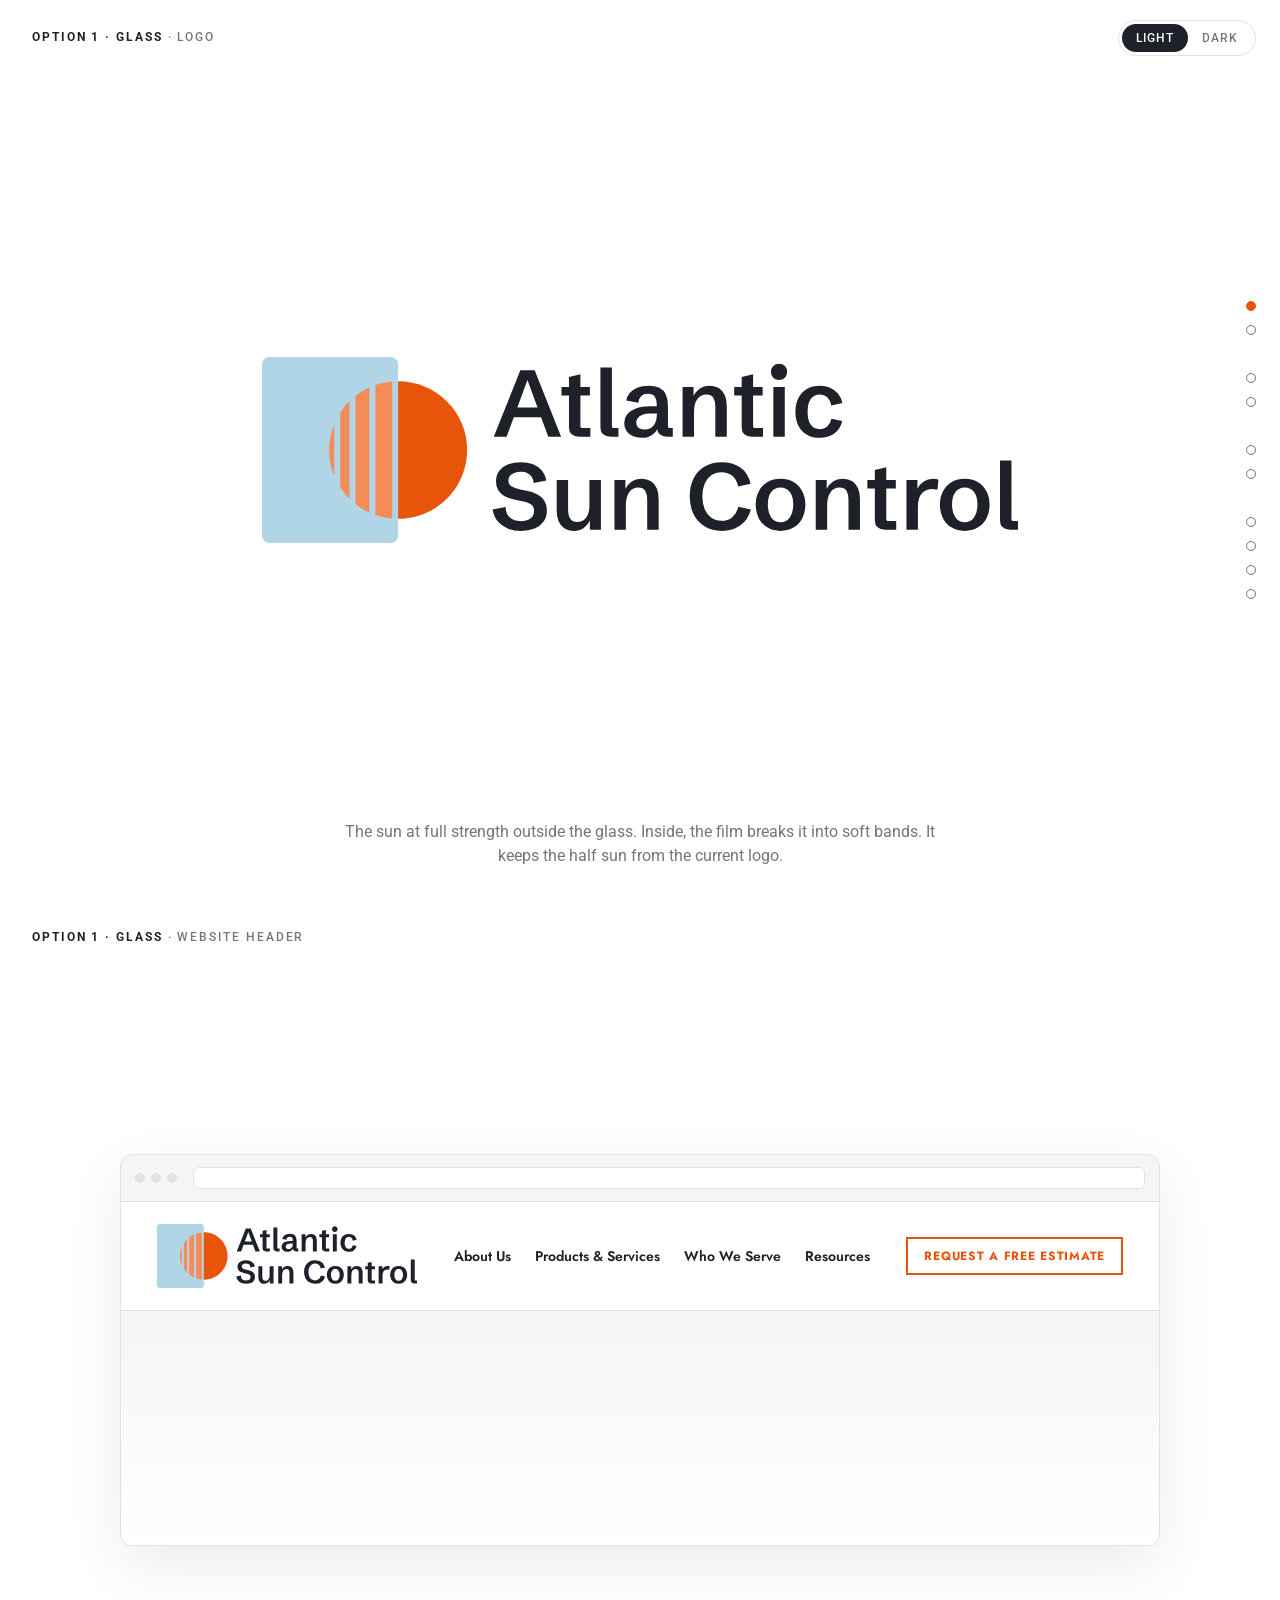
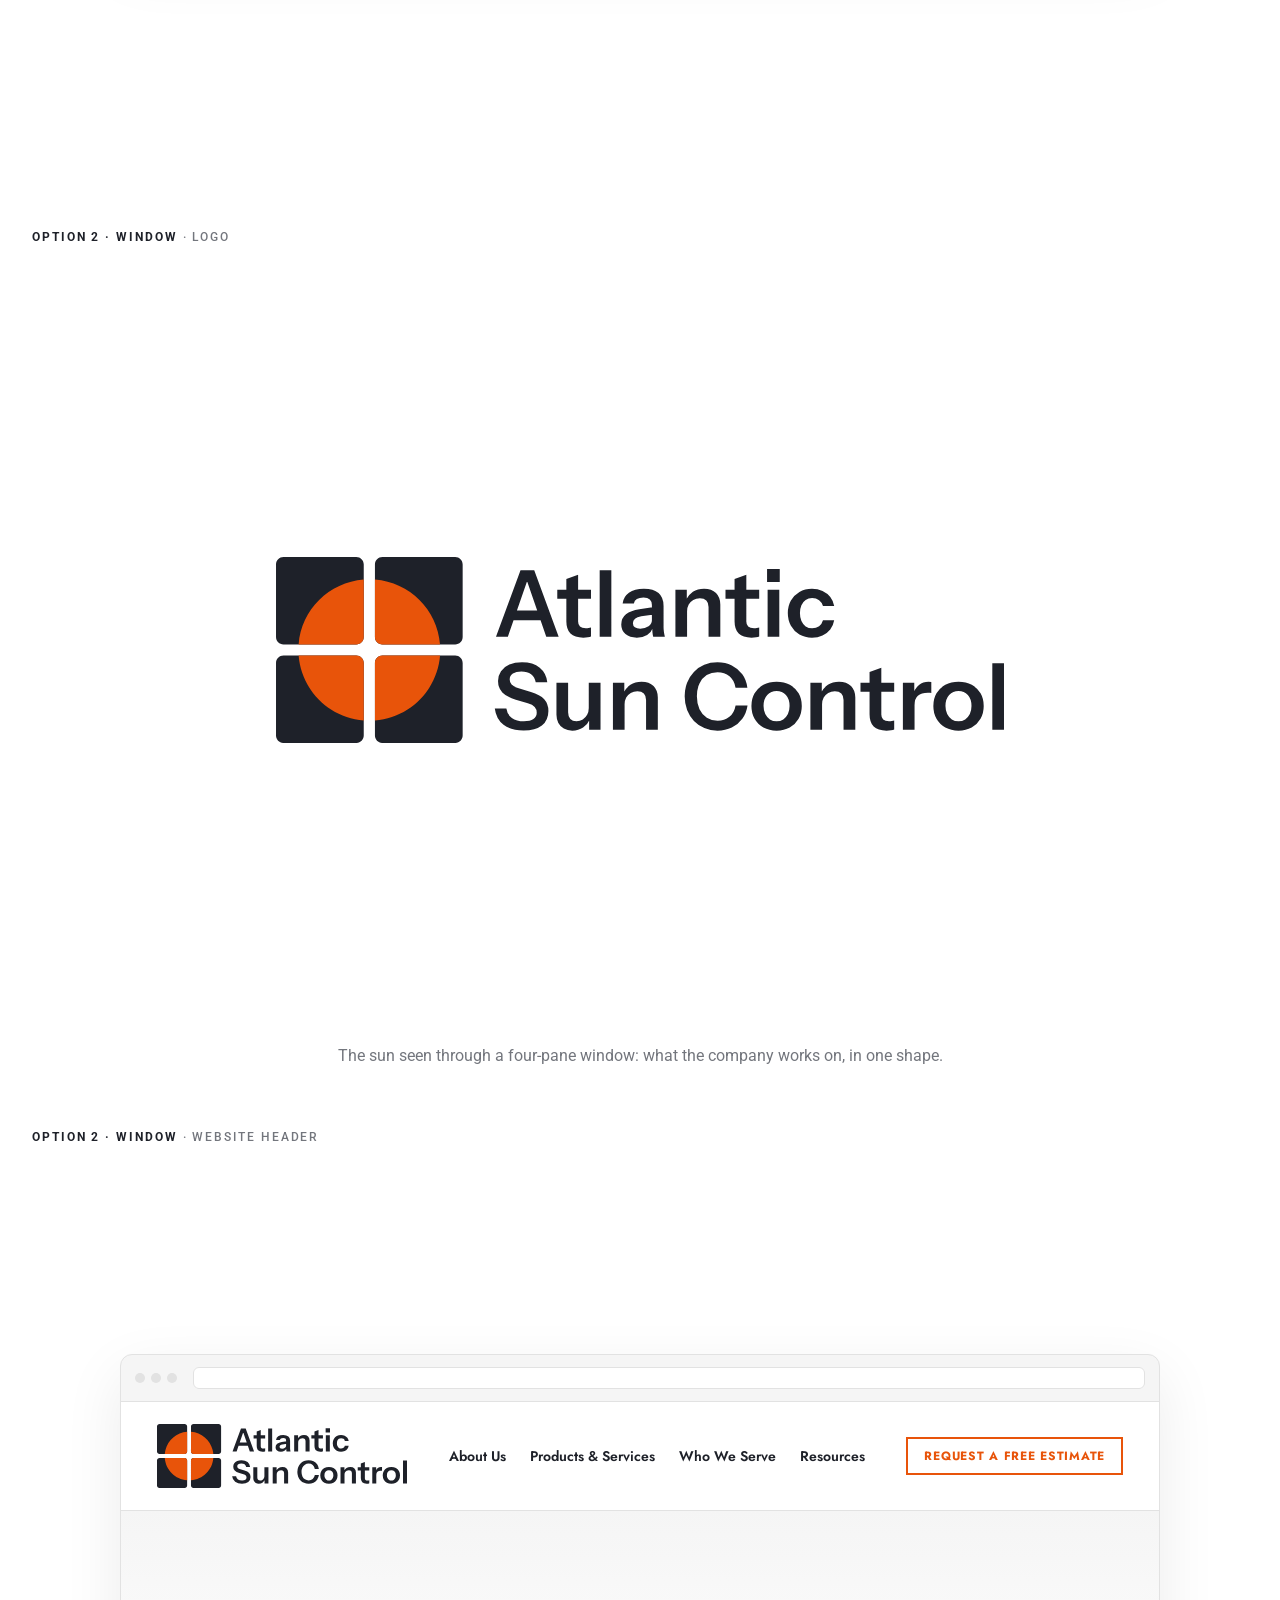
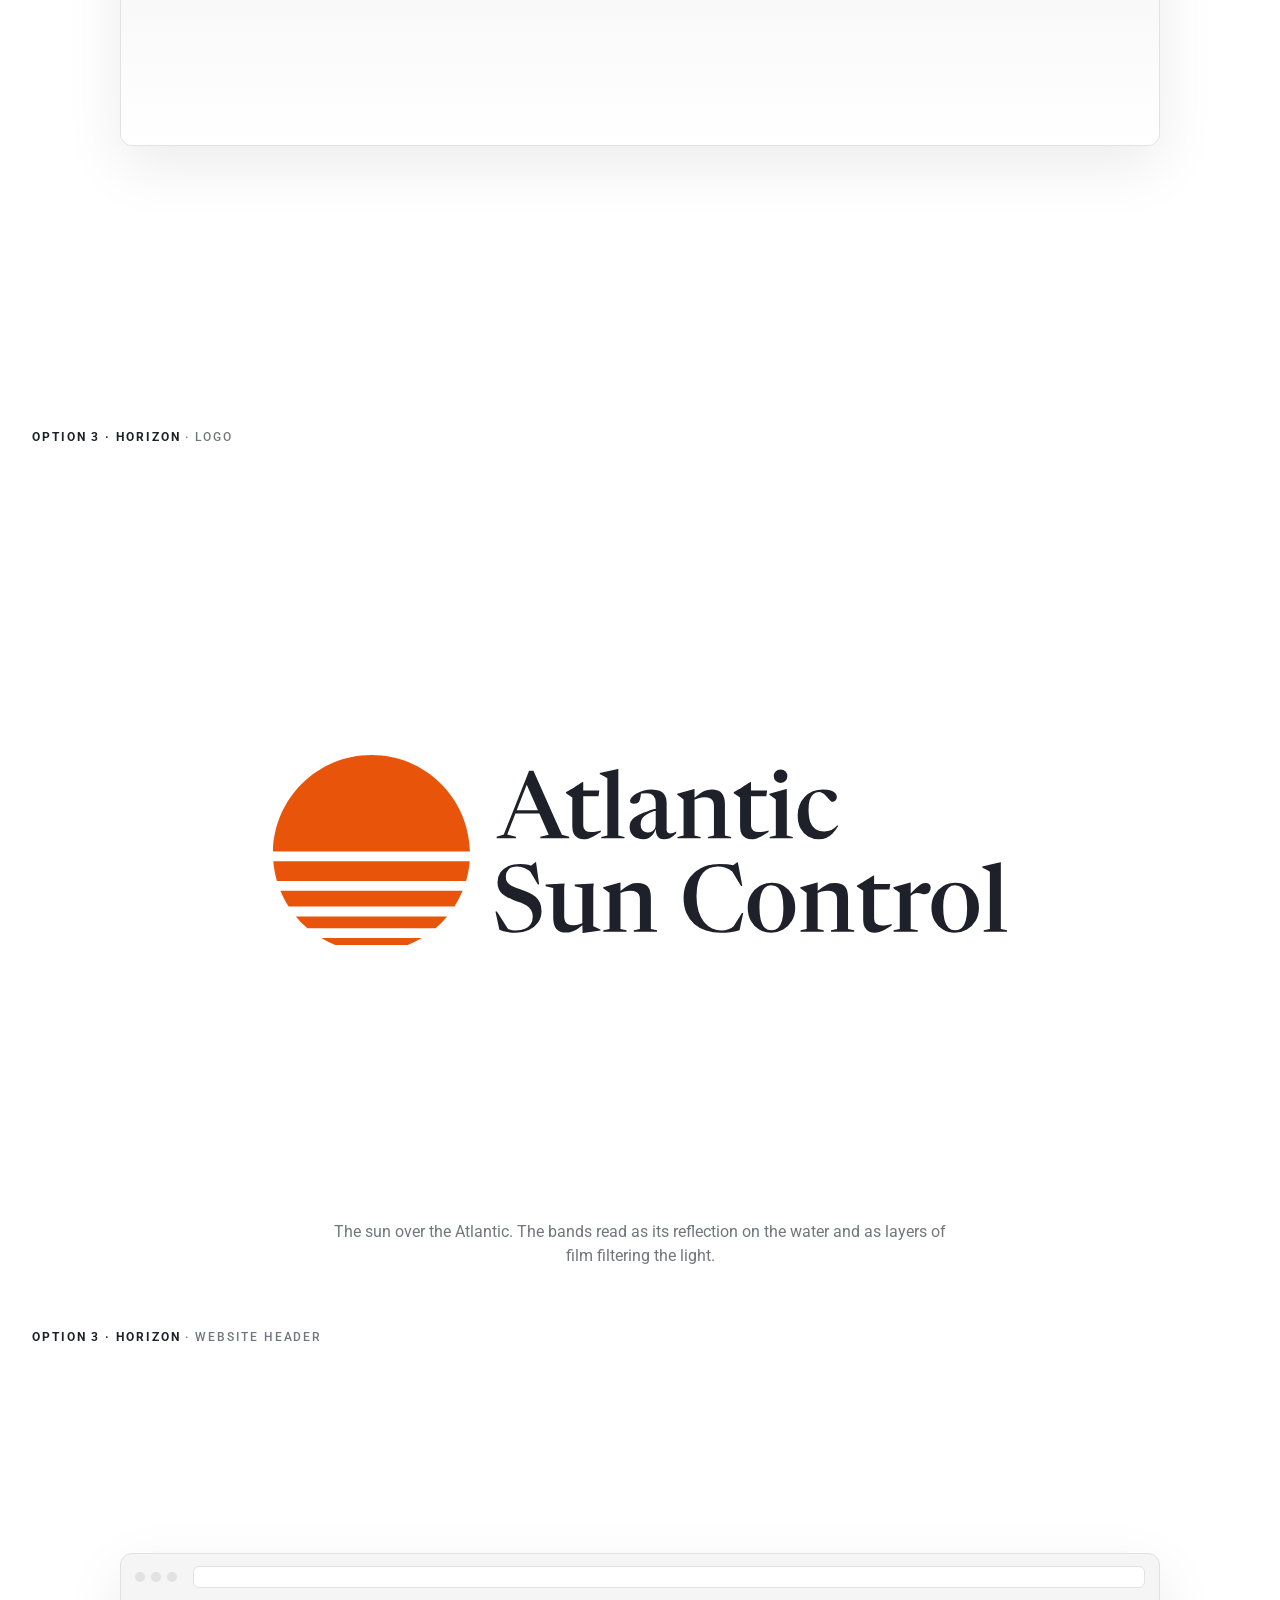
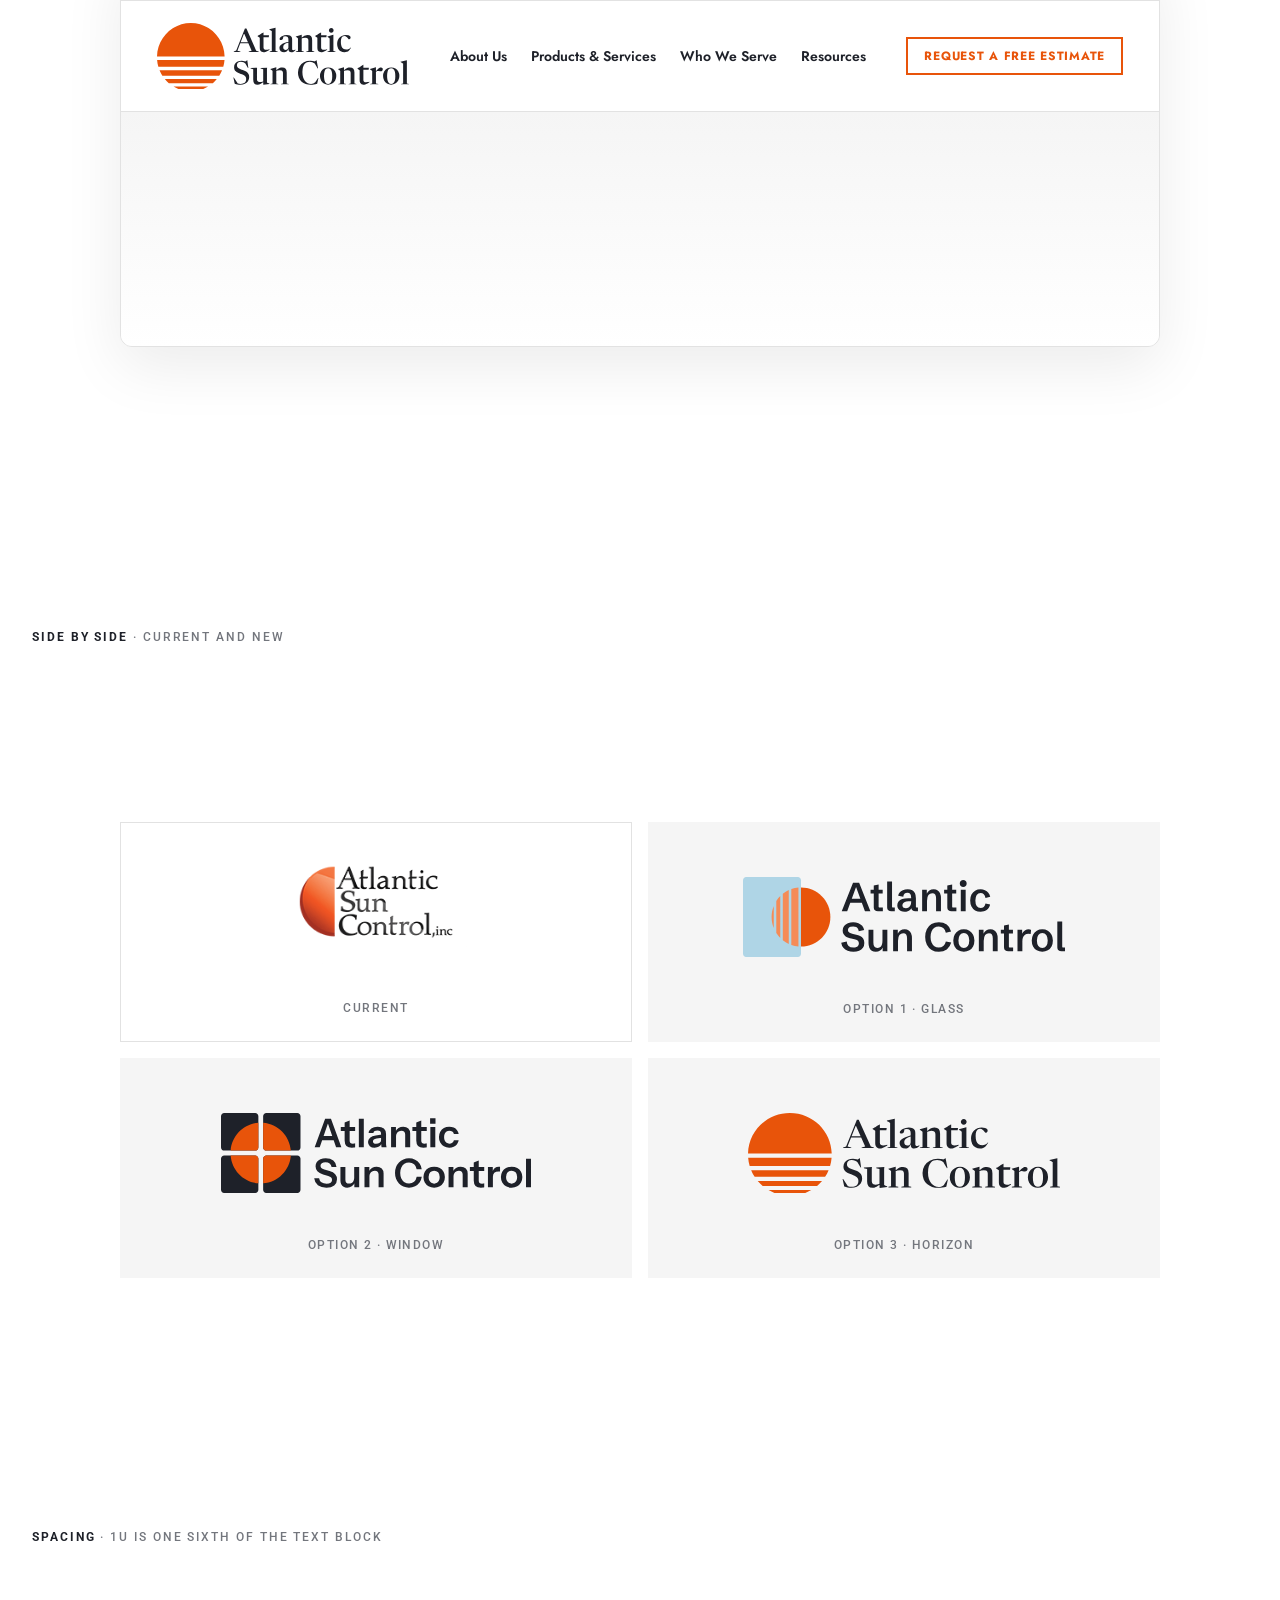
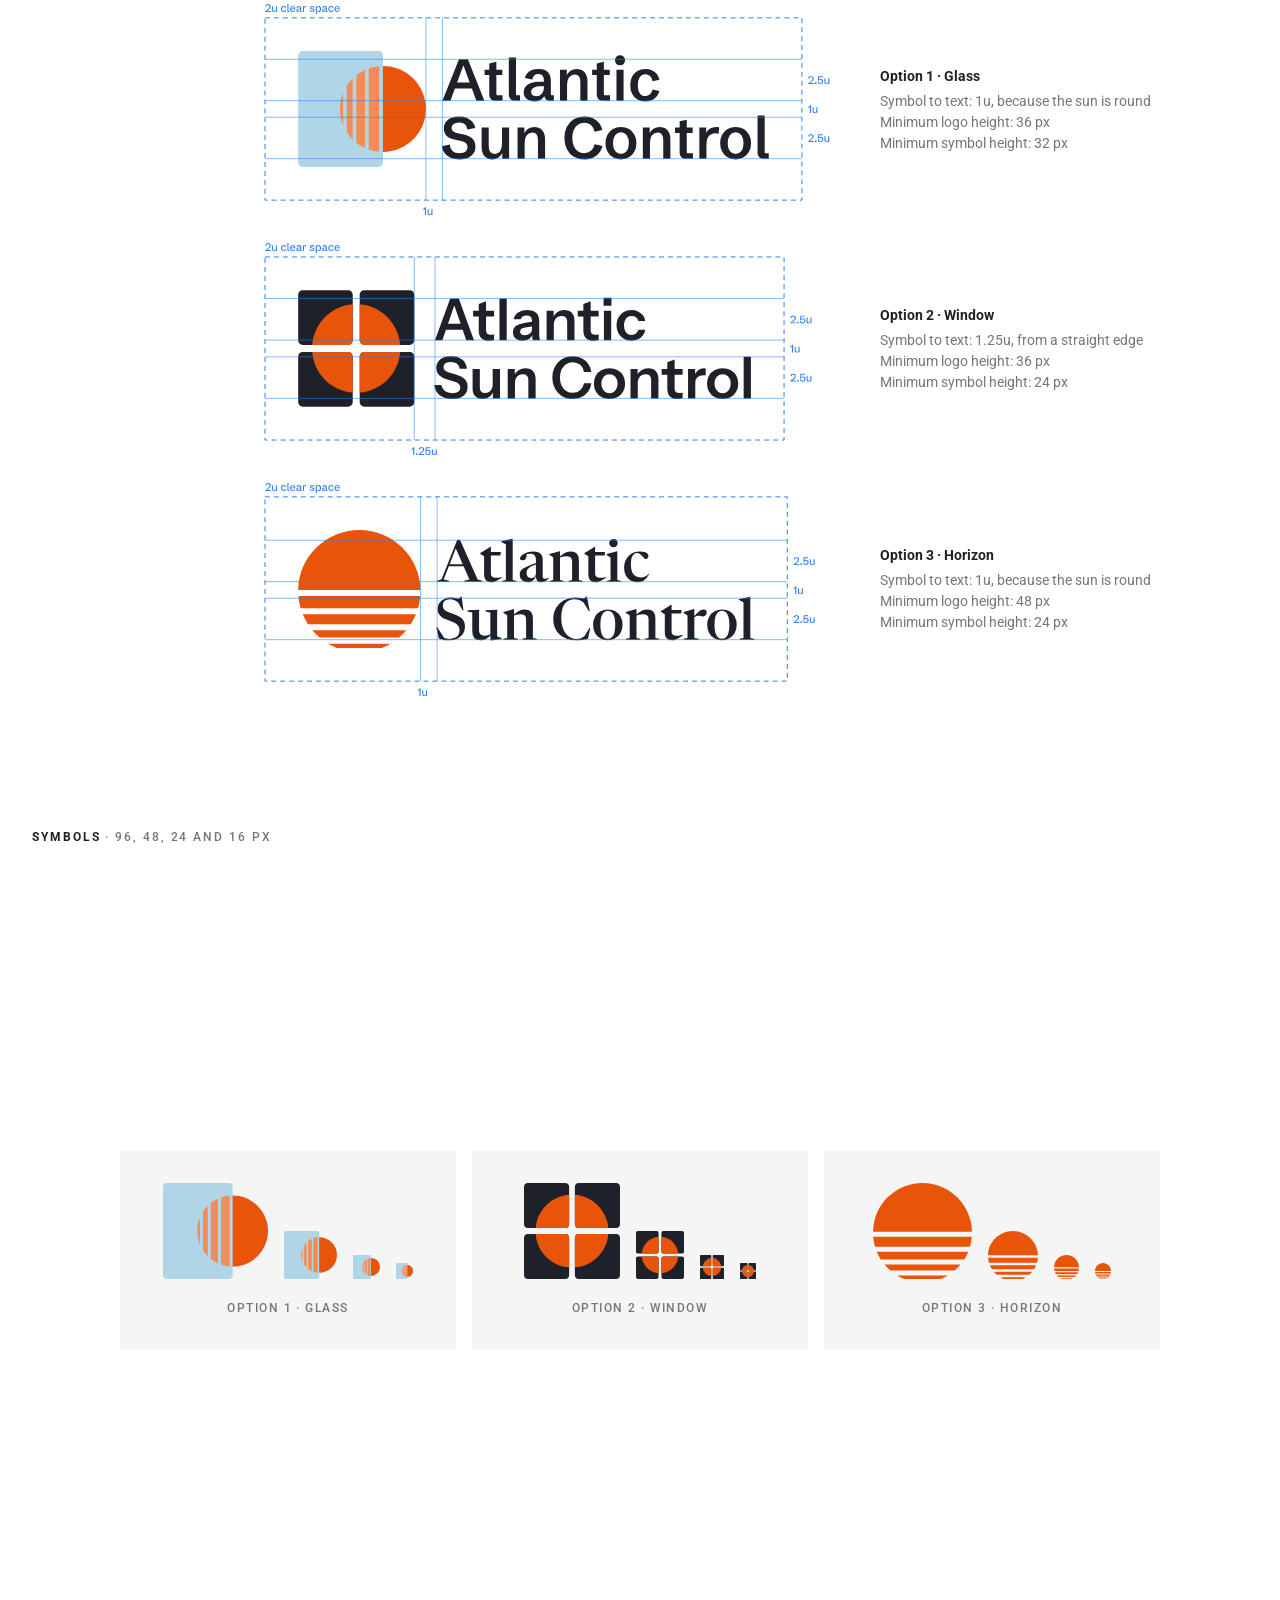
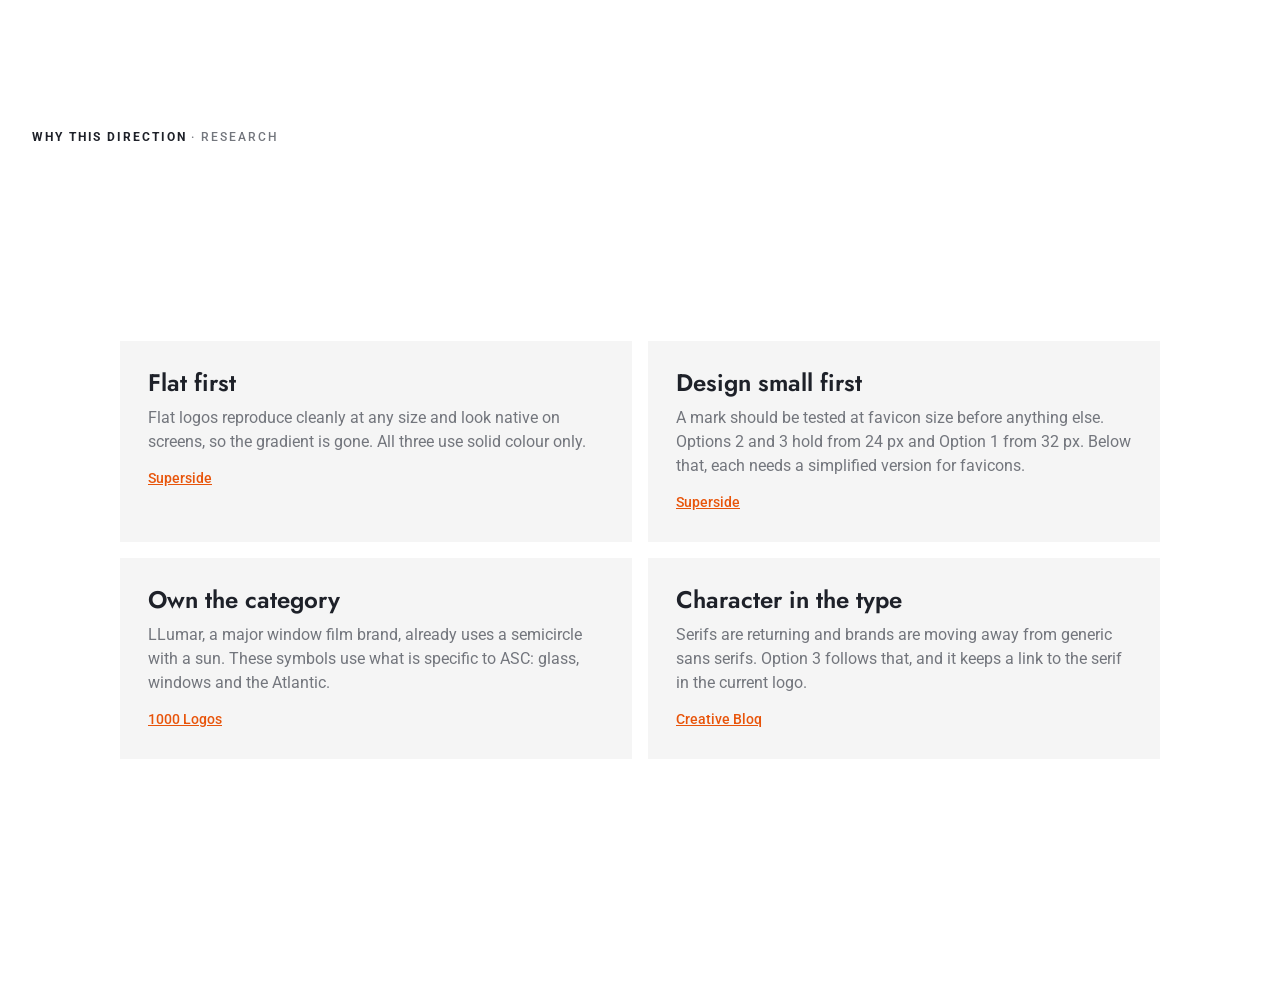
==== commit eee05a2f: "Logo proposal: Option 1 with a blue glass pane instead of ink" ====
--- a/logo/index.html
+++ b/logo/index.html
@@ -5,12 +5,12 @@
 <meta name="viewport" content="width=device-width,initial-scale=1">
 <title>ASC Logo Proposal</title>
 <meta name="robots" content="noindex">
-<link rel="icon" href="option-1-glass/svg/asc-symbol-option-1-glass-light.svg?v=17">
+<link rel="icon" href="option-1-glass/svg/asc-symbol-option-1-glass-light.svg?v=18">
 <link rel="preconnect" href="https://fonts.googleapis.com">
 <link rel="preconnect" href="https://fonts.gstatic.com" crossorigin>
 <link rel="stylesheet" href="https://fonts.googleapis.com/css2?family=Jost:wght@600;700&family=Roboto:wght@400;500;700&display=swap">
-<link rel="stylesheet" href="assets/logo.css?v=17">
-<script src="assets/logo.js?v=17" defer></script>
+<link rel="stylesheet" href="assets/logo.css?v=18">
+<script src="assets/logo.js?v=18" defer></script>
 </head>
 <body>
 <div class="toggle" role="group" aria-label="Background">
@@ -37,8 +37,8 @@
 <main>
   <section class="screen" id="o1-logo">
     <p class="label"><b>Option 1 · Glass</b> · Logo</p>
-    <img class="w-1 on-light" src="option-1-glass/svg/asc-logo-option-1-glass-light.svg?v=17" alt="Option 1 logo: Atlantic Sun Control with a sun that turns into soft bands behind a pane of glass">
-<img class="w-1 on-dark" src="option-1-glass/svg/asc-logo-option-1-glass-dark.svg?v=17" alt="Option 1 logo: Atlantic Sun Control with a sun that turns into soft bands behind a pane of glass">
+    <img class="w-1 on-light" src="option-1-glass/svg/asc-logo-option-1-glass-light.svg?v=18" alt="Option 1 logo: Atlantic Sun Control with a sun that turns into soft bands behind a pane of glass">
+<img class="w-1 on-dark" src="option-1-glass/svg/asc-logo-option-1-glass-dark.svg?v=18" alt="Option 1 logo: Atlantic Sun Control with a sun that turns into soft bands behind a pane of glass">
     <p class="idea">The sun at full strength outside the glass. Inside, the film breaks it into soft bands. It keeps the half sun from the current logo.</p>
   </section>
 
@@ -47,8 +47,8 @@
     <div class="browser">
       <div class="browser-bar"><i></i><i></i><i></i><span></span></div>
       <div class="nav">
-        <img class="w-1 on-light" src="option-1-glass/svg/asc-logo-option-1-glass-light.svg?v=17" alt="Option 1 logo">
-<img class="w-1 on-dark" src="option-1-glass/svg/asc-logo-option-1-glass-dark.svg?v=17" alt="Option 1 logo">
+        <img class="w-1 on-light" src="option-1-glass/svg/asc-logo-option-1-glass-light.svg?v=18" alt="Option 1 logo">
+<img class="w-1 on-dark" src="option-1-glass/svg/asc-logo-option-1-glass-dark.svg?v=18" alt="Option 1 logo">
         <ul><li>About Us</li><li>Products &amp; Services</li><li>Who We Serve</li><li>Resources</li></ul>
         <span class="cta">Request a Free Estimate</span>
       </div>
@@ -58,8 +58,8 @@
 
   <section class="screen" id="o2-logo">
     <p class="label"><b>Option 2 · Window</b> · Logo</p>
-    <img class="w-2 on-light" src="option-2-window/svg/asc-logo-option-2-window-light.svg?v=17" alt="Option 2 logo: Atlantic Sun Control with a sun seen through a four-pane window">
-<img class="w-2 on-dark" src="option-2-window/svg/asc-logo-option-2-window-dark.svg?v=17" alt="Option 2 logo: Atlantic Sun Control with a sun seen through a four-pane window">
+    <img class="w-2 on-light" src="option-2-window/svg/asc-logo-option-2-window-light.svg?v=18" alt="Option 2 logo: Atlantic Sun Control with a sun seen through a four-pane window">
+<img class="w-2 on-dark" src="option-2-window/svg/asc-logo-option-2-window-dark.svg?v=18" alt="Option 2 logo: Atlantic Sun Control with a sun seen through a four-pane window">
     <p class="idea">The sun seen through a four-pane window: what the company works on, in one shape.</p>
   </section>
 
@@ -68,8 +68,8 @@
     <div class="browser">
       <div class="browser-bar"><i></i><i></i><i></i><span></span></div>
       <div class="nav">
-        <img class="w-2 on-light" src="option-2-window/svg/asc-logo-option-2-window-light.svg?v=17" alt="Option 2 logo">
-<img class="w-2 on-dark" src="option-2-window/svg/asc-logo-option-2-window-dark.svg?v=17" alt="Option 2 logo">
+        <img class="w-2 on-light" src="option-2-window/svg/asc-logo-option-2-window-light.svg?v=18" alt="Option 2 logo">
+<img class="w-2 on-dark" src="option-2-window/svg/asc-logo-option-2-window-dark.svg?v=18" alt="Option 2 logo">
         <ul><li>About Us</li><li>Products &amp; Services</li><li>Who We Serve</li><li>Resources</li></ul>
         <span class="cta">Request a Free Estimate</span>
       </div>
@@ -79,8 +79,8 @@
 
   <section class="screen" id="o3-logo">
     <p class="label"><b>Option 3 · Horizon</b> · Logo</p>
-    <img class="w-3 on-light" src="option-3-horizon/svg/asc-logo-option-3-horizon-light.svg?v=17" alt="Option 3 logo: Atlantic Sun Control with a sun over water in bands that thin out">
-<img class="w-3 on-dark" src="option-3-horizon/svg/asc-logo-option-3-horizon-dark.svg?v=17" alt="Option 3 logo: Atlantic Sun Control with a sun over water in bands that thin out">
+    <img class="w-3 on-light" src="option-3-horizon/svg/asc-logo-option-3-horizon-light.svg?v=18" alt="Option 3 logo: Atlantic Sun Control with a sun over water in bands that thin out">
+<img class="w-3 on-dark" src="option-3-horizon/svg/asc-logo-option-3-horizon-dark.svg?v=18" alt="Option 3 logo: Atlantic Sun Control with a sun over water in bands that thin out">
     <p class="idea">The sun over the Atlantic. The bands read as its reflection on the water and as layers of film filtering the light.</p>
   </section>
 
@@ -89,8 +89,8 @@
     <div class="browser">
       <div class="browser-bar"><i></i><i></i><i></i><span></span></div>
       <div class="nav">
-        <img class="w-3 on-light" src="option-3-horizon/svg/asc-logo-option-3-horizon-light.svg?v=17" alt="Option 3 logo">
-<img class="w-3 on-dark" src="option-3-horizon/svg/asc-logo-option-3-horizon-dark.svg?v=17" alt="Option 3 logo">
+        <img class="w-3 on-light" src="option-3-horizon/svg/asc-logo-option-3-horizon-light.svg?v=18" alt="Option 3 logo">
+<img class="w-3 on-dark" src="option-3-horizon/svg/asc-logo-option-3-horizon-dark.svg?v=18" alt="Option 3 logo">
         <ul><li>About Us</li><li>Products &amp; Services</li><li>Who We Serve</li><li>Resources</li></ul>
         <span class="cta">Request a Free Estimate</span>
       </div>
@@ -106,18 +106,18 @@
         <figcaption>Current</figcaption>
       </figure>
       <figure>
-        <img class="w-1 on-light" src="option-1-glass/svg/asc-logo-option-1-glass-light.svg?v=17" alt="Option 1 logo">
-<img class="w-1 on-dark" src="option-1-glass/svg/asc-logo-option-1-glass-dark.svg?v=17" alt="Option 1 logo">
+        <img class="w-1 on-light" src="option-1-glass/svg/asc-logo-option-1-glass-light.svg?v=18" alt="Option 1 logo">
+<img class="w-1 on-dark" src="option-1-glass/svg/asc-logo-option-1-glass-dark.svg?v=18" alt="Option 1 logo">
         <figcaption>Option 1 · Glass</figcaption>
       </figure>
       <figure>
-        <img class="w-2 on-light" src="option-2-window/svg/asc-logo-option-2-window-light.svg?v=17" alt="Option 2 logo">
-<img class="w-2 on-dark" src="option-2-window/svg/asc-logo-option-2-window-dark.svg?v=17" alt="Option 2 logo">
+        <img class="w-2 on-light" src="option-2-window/svg/asc-logo-option-2-window-light.svg?v=18" alt="Option 2 logo">
+<img class="w-2 on-dark" src="option-2-window/svg/asc-logo-option-2-window-dark.svg?v=18" alt="Option 2 logo">
         <figcaption>Option 2 · Window</figcaption>
       </figure>
       <figure>
-        <img class="w-3 on-light" src="option-3-horizon/svg/asc-logo-option-3-horizon-light.svg?v=17" alt="Option 3 logo">
-<img class="w-3 on-dark" src="option-3-horizon/svg/asc-logo-option-3-horizon-dark.svg?v=17" alt="Option 3 logo">
+        <img class="w-3 on-light" src="option-3-horizon/svg/asc-logo-option-3-horizon-light.svg?v=18" alt="Option 3 logo">
+<img class="w-3 on-dark" src="option-3-horizon/svg/asc-logo-option-3-horizon-dark.svg?v=18" alt="Option 3 logo">
         <figcaption>Option 3 · Horizon</figcaption>
       </figure>
     </div>
@@ -127,18 +127,18 @@
     <p class="label"><b>Spacing</b> · 1u is one sixth of the text block</p>
     <div class="spacing">
       <figure>
-        <img class="on-light" src="construction/construction-option-1-glass-light.svg?v=17" alt="Option 1 logo with its spacing grid and clear space">
-        <img class="on-dark" src="construction/construction-option-1-glass-dark.svg?v=17" alt="Option 1 logo with its spacing grid and clear space">
+        <img class="on-light" src="construction/construction-option-1-glass-light.svg?v=18" alt="Option 1 logo with its spacing grid and clear space">
+        <img class="on-dark" src="construction/construction-option-1-glass-dark.svg?v=18" alt="Option 1 logo with its spacing grid and clear space">
         <figcaption><b>Option 1 · Glass</b>Symbol to text: 1u, because the sun is round<br>Minimum logo height: 36 px<br>Minimum symbol height: 32 px</figcaption>
       </figure>
       <figure>
-        <img class="on-light" src="construction/construction-option-2-window-light.svg?v=17" alt="Option 2 logo with its spacing grid and clear space">
-        <img class="on-dark" src="construction/construction-option-2-window-dark.svg?v=17" alt="Option 2 logo with its spacing grid and clear space">
+        <img class="on-light" src="construction/construction-option-2-window-light.svg?v=18" alt="Option 2 logo with its spacing grid and clear space">
+        <img class="on-dark" src="construction/construction-option-2-window-dark.svg?v=18" alt="Option 2 logo with its spacing grid and clear space">
         <figcaption><b>Option 2 · Window</b>Symbol to text: 1.25u, from a straight edge<br>Minimum logo height: 36 px<br>Minimum symbol height: 24 px</figcaption>
       </figure>
       <figure>
-        <img class="on-light" src="construction/construction-option-3-horizon-light.svg?v=17" alt="Option 3 logo with its spacing grid and clear space">
-        <img class="on-dark" src="construction/construction-option-3-horizon-dark.svg?v=17" alt="Option 3 logo with its spacing grid and clear space">
+        <img class="on-light" src="construction/construction-option-3-horizon-light.svg?v=18" alt="Option 3 logo with its spacing grid and clear space">
+        <img class="on-dark" src="construction/construction-option-3-horizon-dark.svg?v=18" alt="Option 3 logo with its spacing grid and clear space">
         <figcaption><b>Option 3 · Horizon</b>Symbol to text: 1u, because the sun is round<br>Minimum logo height: 48 px<br>Minimum symbol height: 24 px</figcaption>
       </figure>
     </div>
@@ -148,27 +148,27 @@
     <p class="label"><b>Symbols</b> · 96, 48, 24 and 16 px</p>
     <div class="small">
       <figure>
-        <div class="sizes"><img class="s-l on-light" src="option-1-glass/svg/asc-symbol-option-1-glass-light.svg?v=17" alt="">
-<img class="s-l on-dark" src="option-1-glass/svg/asc-symbol-option-1-glass-dark.svg?v=17" alt=""><img class="s-m on-light" src="option-1-glass/svg/asc-symbol-option-1-glass-light.svg?v=17" alt="">
-<img class="s-m on-dark" src="option-1-glass/svg/asc-symbol-option-1-glass-dark.svg?v=17" alt=""><img class="s-s on-light" src="option-1-glass/svg/asc-symbol-option-1-glass-light.svg?v=17" alt="">
-<img class="s-s on-dark" src="option-1-glass/svg/asc-symbol-option-1-glass-dark.svg?v=17" alt=""><img class="s-xs on-light" src="option-1-glass/svg/asc-symbol-option-1-glass-light.svg?v=17" alt="">
-<img class="s-xs on-dark" src="option-1-glass/svg/asc-symbol-option-1-glass-dark.svg?v=17" alt=""></div>
+        <div class="sizes"><img class="s-l on-light" src="option-1-glass/svg/asc-symbol-option-1-glass-light.svg?v=18" alt="">
+<img class="s-l on-dark" src="option-1-glass/svg/asc-symbol-option-1-glass-dark.svg?v=18" alt=""><img class="s-m on-light" src="option-1-glass/svg/asc-symbol-option-1-glass-light.svg?v=18" alt="">
+<img class="s-m on-dark" src="option-1-glass/svg/asc-symbol-option-1-glass-dark.svg?v=18" alt=""><img class="s-s on-light" src="option-1-glass/svg/asc-symbol-option-1-glass-light.svg?v=18" alt="">
+<img class="s-s on-dark" src="option-1-glass/svg/asc-symbol-option-1-glass-dark.svg?v=18" alt=""><img class="s-xs on-light" src="option-1-glass/svg/asc-symbol-option-1-glass-light.svg?v=18" alt="">
+<img class="s-xs on-dark" src="option-1-glass/svg/asc-symbol-option-1-glass-dark.svg?v=18" alt=""></div>
         <figcaption>Option 1 · Glass</figcaption>
       </figure>
       <figure>
-        <div class="sizes"><img class="s-l on-light" src="option-2-window/svg/asc-symbol-option-2-window-light.svg?v=17" alt="">
-<img class="s-l on-dark" src="option-2-window/svg/asc-symbol-option-2-window-dark.svg?v=17" alt=""><img class="s-m on-light" src="option-2-window/svg/asc-symbol-option-2-window-light.svg?v=17" alt="">
-<img class="s-m on-dark" src="option-2-window/svg/asc-symbol-option-2-window-dark.svg?v=17" alt=""><img class="s-s on-light" src="option-2-window/svg/asc-symbol-option-2-window-light.svg?v=17" alt="">
-<img class="s-s on-dark" src="option-2-window/svg/asc-symbol-option-2-window-dark.svg?v=17" alt=""><img class="s-xs on-light" src="option-2-window/svg/asc-symbol-option-2-window-light.svg?v=17" alt="">
-<img class="s-xs on-dark" src="option-2-window/svg/asc-symbol-option-2-window-dark.svg?v=17" alt=""></div>
+        <div class="sizes"><img class="s-l on-light" src="option-2-window/svg/asc-symbol-option-2-window-light.svg?v=18" alt="">
+<img class="s-l on-dark" src="option-2-window/svg/asc-symbol-option-2-window-dark.svg?v=18" alt=""><img class="s-m on-light" src="option-2-window/svg/asc-symbol-option-2-window-light.svg?v=18" alt="">
+<img class="s-m on-dark" src="option-2-window/svg/asc-symbol-option-2-window-dark.svg?v=18" alt=""><img class="s-s on-light" src="option-2-window/svg/asc-symbol-option-2-window-light.svg?v=18" alt="">
+<img class="s-s on-dark" src="option-2-window/svg/asc-symbol-option-2-window-dark.svg?v=18" alt=""><img class="s-xs on-light" src="option-2-window/svg/asc-symbol-option-2-window-light.svg?v=18" alt="">
+<img class="s-xs on-dark" src="option-2-window/svg/asc-symbol-option-2-window-dark.svg?v=18" alt=""></div>
         <figcaption>Option 2 · Window</figcaption>
       </figure>
       <figure>
-        <div class="sizes"><img class="s-l on-light" src="option-3-horizon/svg/asc-symbol-option-3-horizon-light.svg?v=17" alt="">
-<img class="s-l on-dark" src="option-3-horizon/svg/asc-symbol-option-3-horizon-dark.svg?v=17" alt=""><img class="s-m on-light" src="option-3-horizon/svg/asc-symbol-option-3-horizon-light.svg?v=17" alt="">
-<img class="s-m on-dark" src="option-3-horizon/svg/asc-symbol-option-3-horizon-dark.svg?v=17" alt=""><img class="s-s on-light" src="option-3-horizon/svg/asc-symbol-option-3-horizon-light.svg?v=17" alt="">
-<img class="s-s on-dark" src="option-3-horizon/svg/asc-symbol-option-3-horizon-dark.svg?v=17" alt=""><img class="s-xs on-light" src="option-3-horizon/svg/asc-symbol-option-3-horizon-light.svg?v=17" alt="">
-<img class="s-xs on-dark" src="option-3-horizon/svg/asc-symbol-option-3-horizon-dark.svg?v=17" alt=""></div>
+        <div class="sizes"><img class="s-l on-light" src="option-3-horizon/svg/asc-symbol-option-3-horizon-light.svg?v=18" alt="">
+<img class="s-l on-dark" src="option-3-horizon/svg/asc-symbol-option-3-horizon-dark.svg?v=18" alt=""><img class="s-m on-light" src="option-3-horizon/svg/asc-symbol-option-3-horizon-light.svg?v=18" alt="">
+<img class="s-m on-dark" src="option-3-horizon/svg/asc-symbol-option-3-horizon-dark.svg?v=18" alt=""><img class="s-s on-light" src="option-3-horizon/svg/asc-symbol-option-3-horizon-light.svg?v=18" alt="">
+<img class="s-s on-dark" src="option-3-horizon/svg/asc-symbol-option-3-horizon-dark.svg?v=18" alt=""><img class="s-xs on-light" src="option-3-horizon/svg/asc-symbol-option-3-horizon-light.svg?v=18" alt="">
+<img class="s-xs on-dark" src="option-3-horizon/svg/asc-symbol-option-3-horizon-dark.svg?v=18" alt=""></div>
         <figcaption>Option 3 · Horizon</figcaption>
       </figure>
     </div>
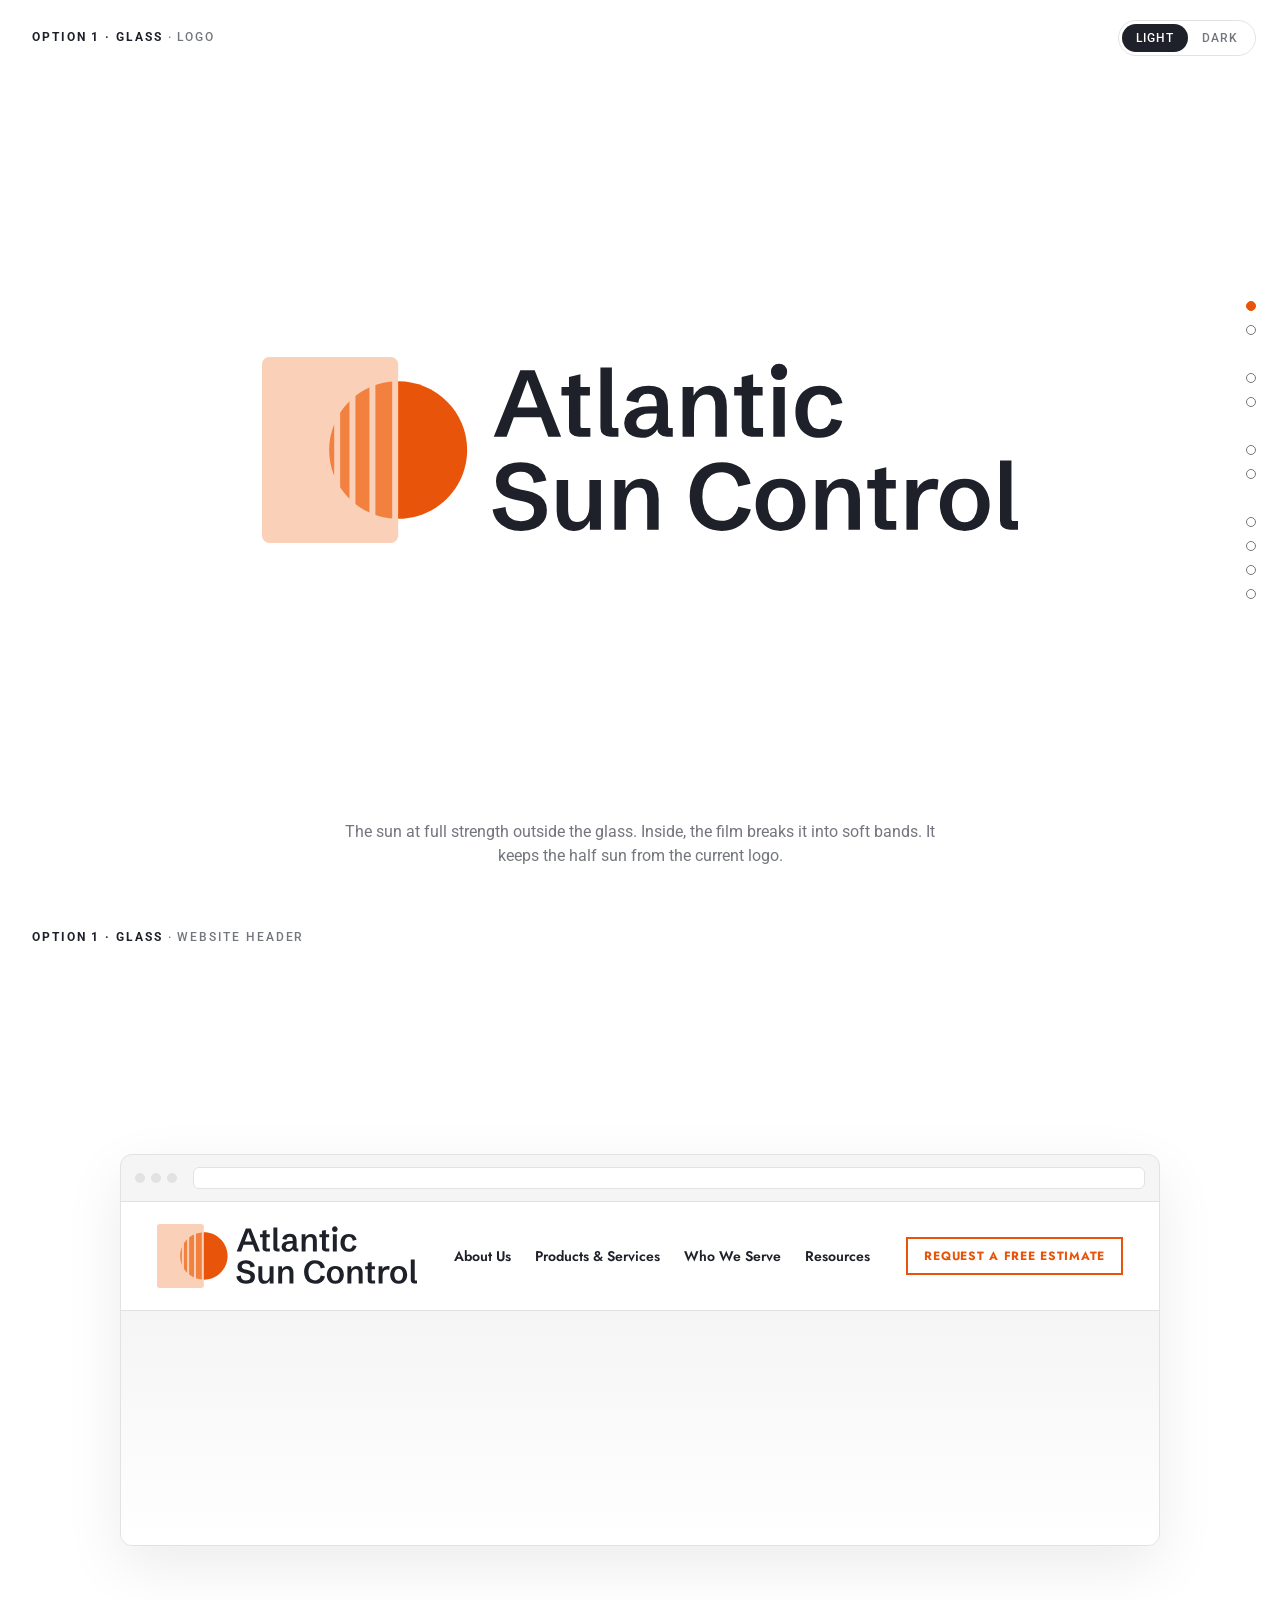
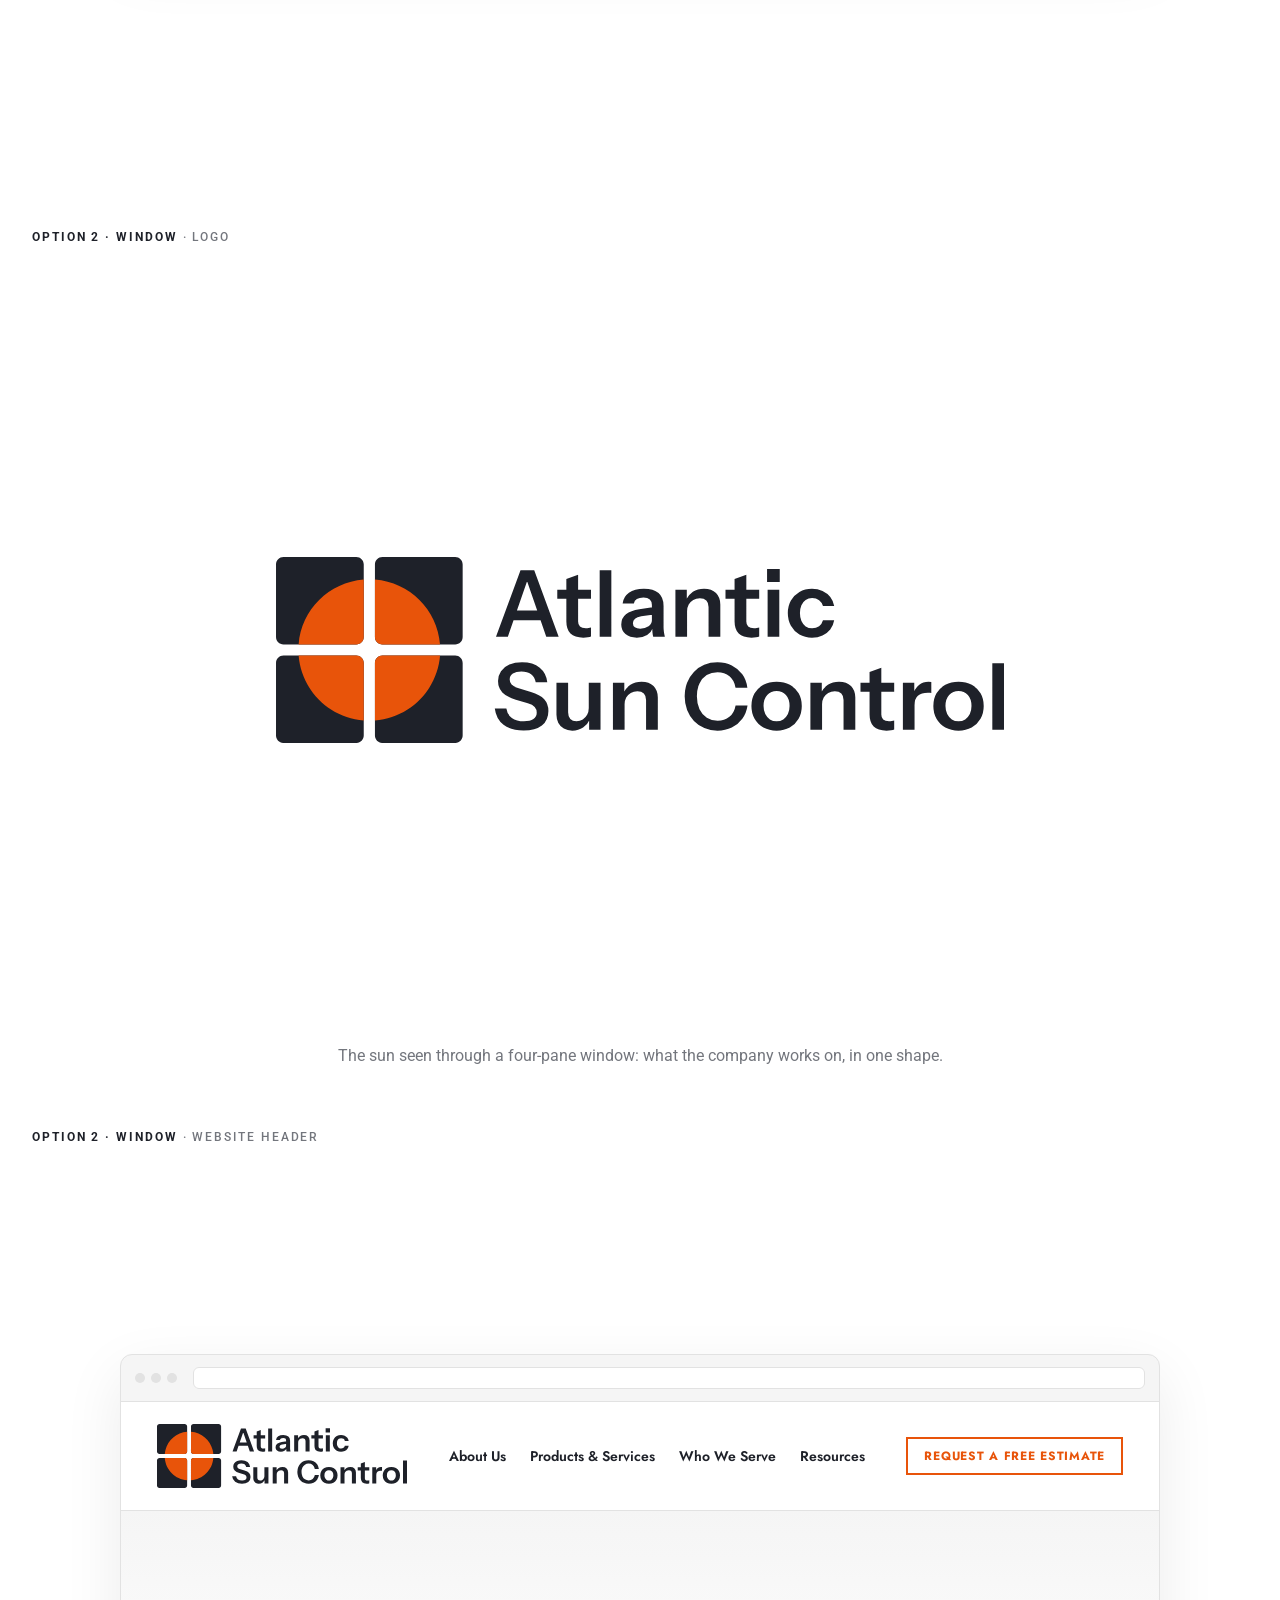
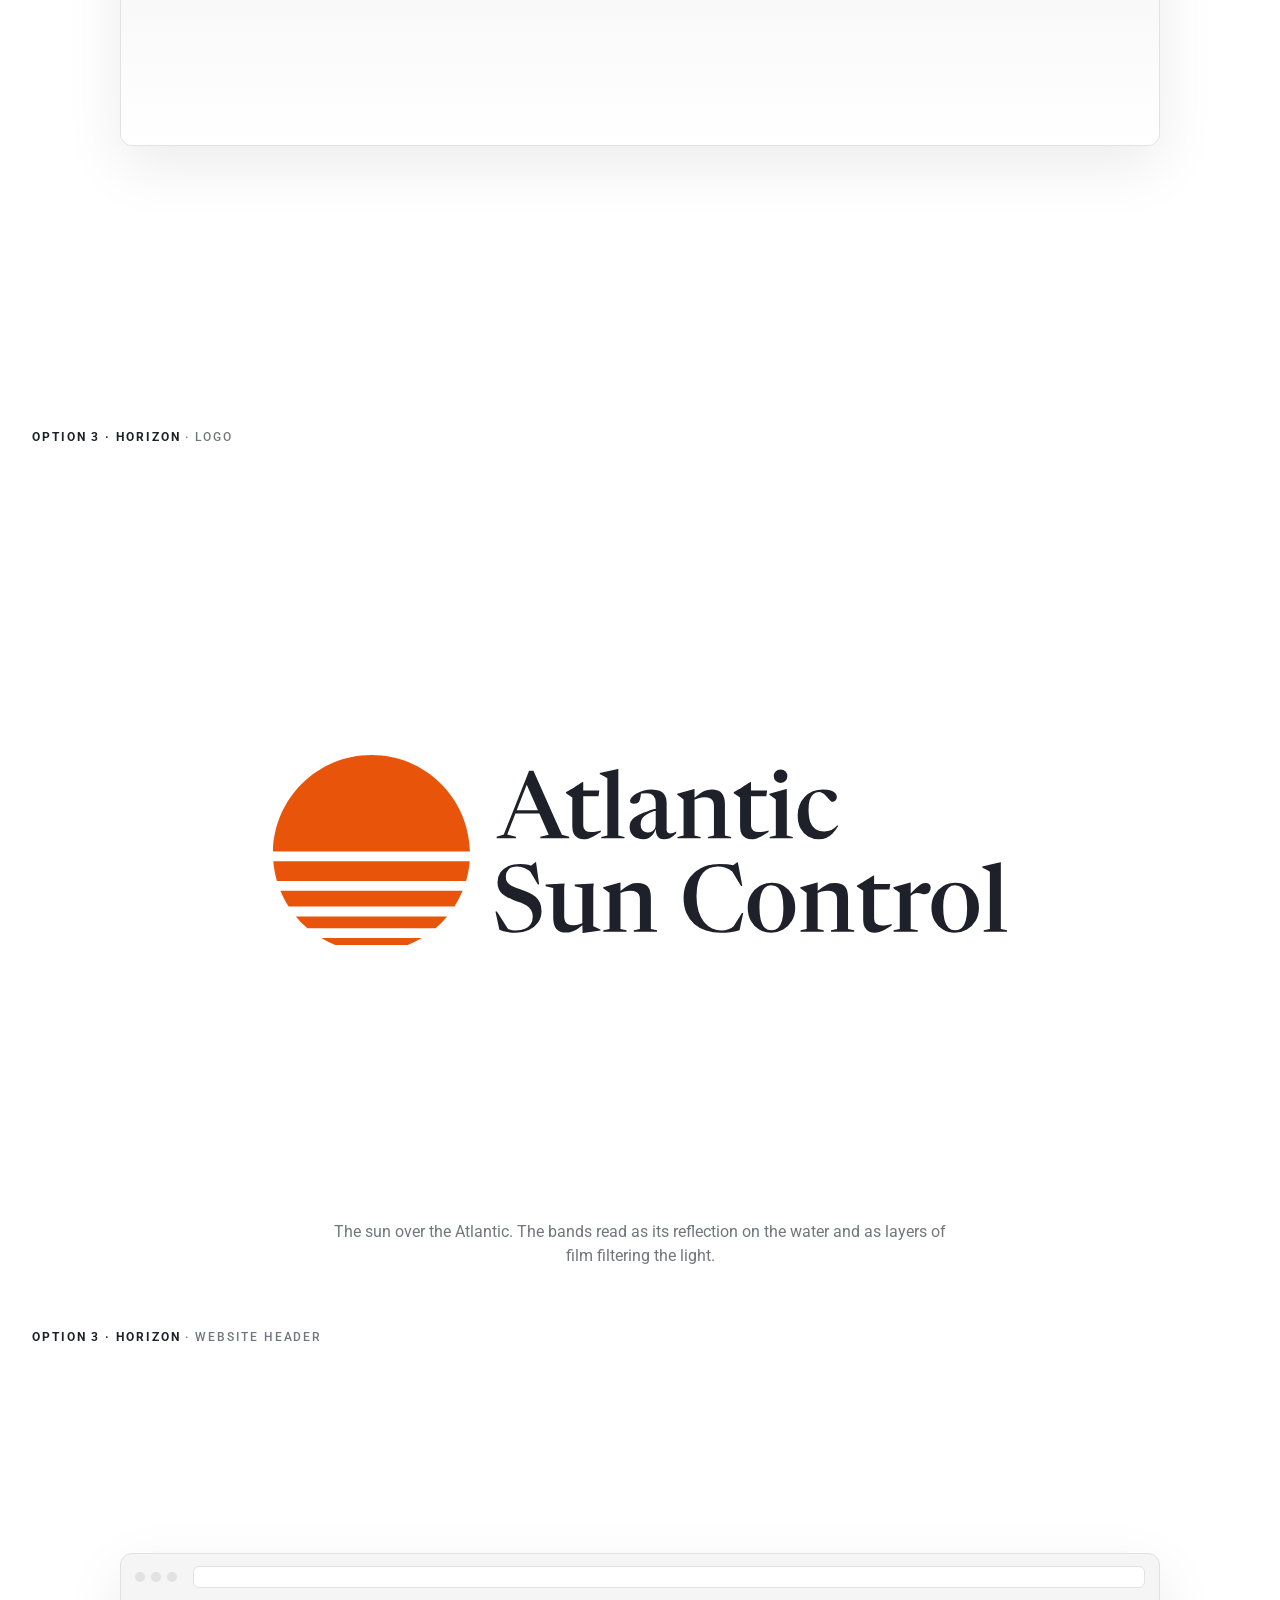
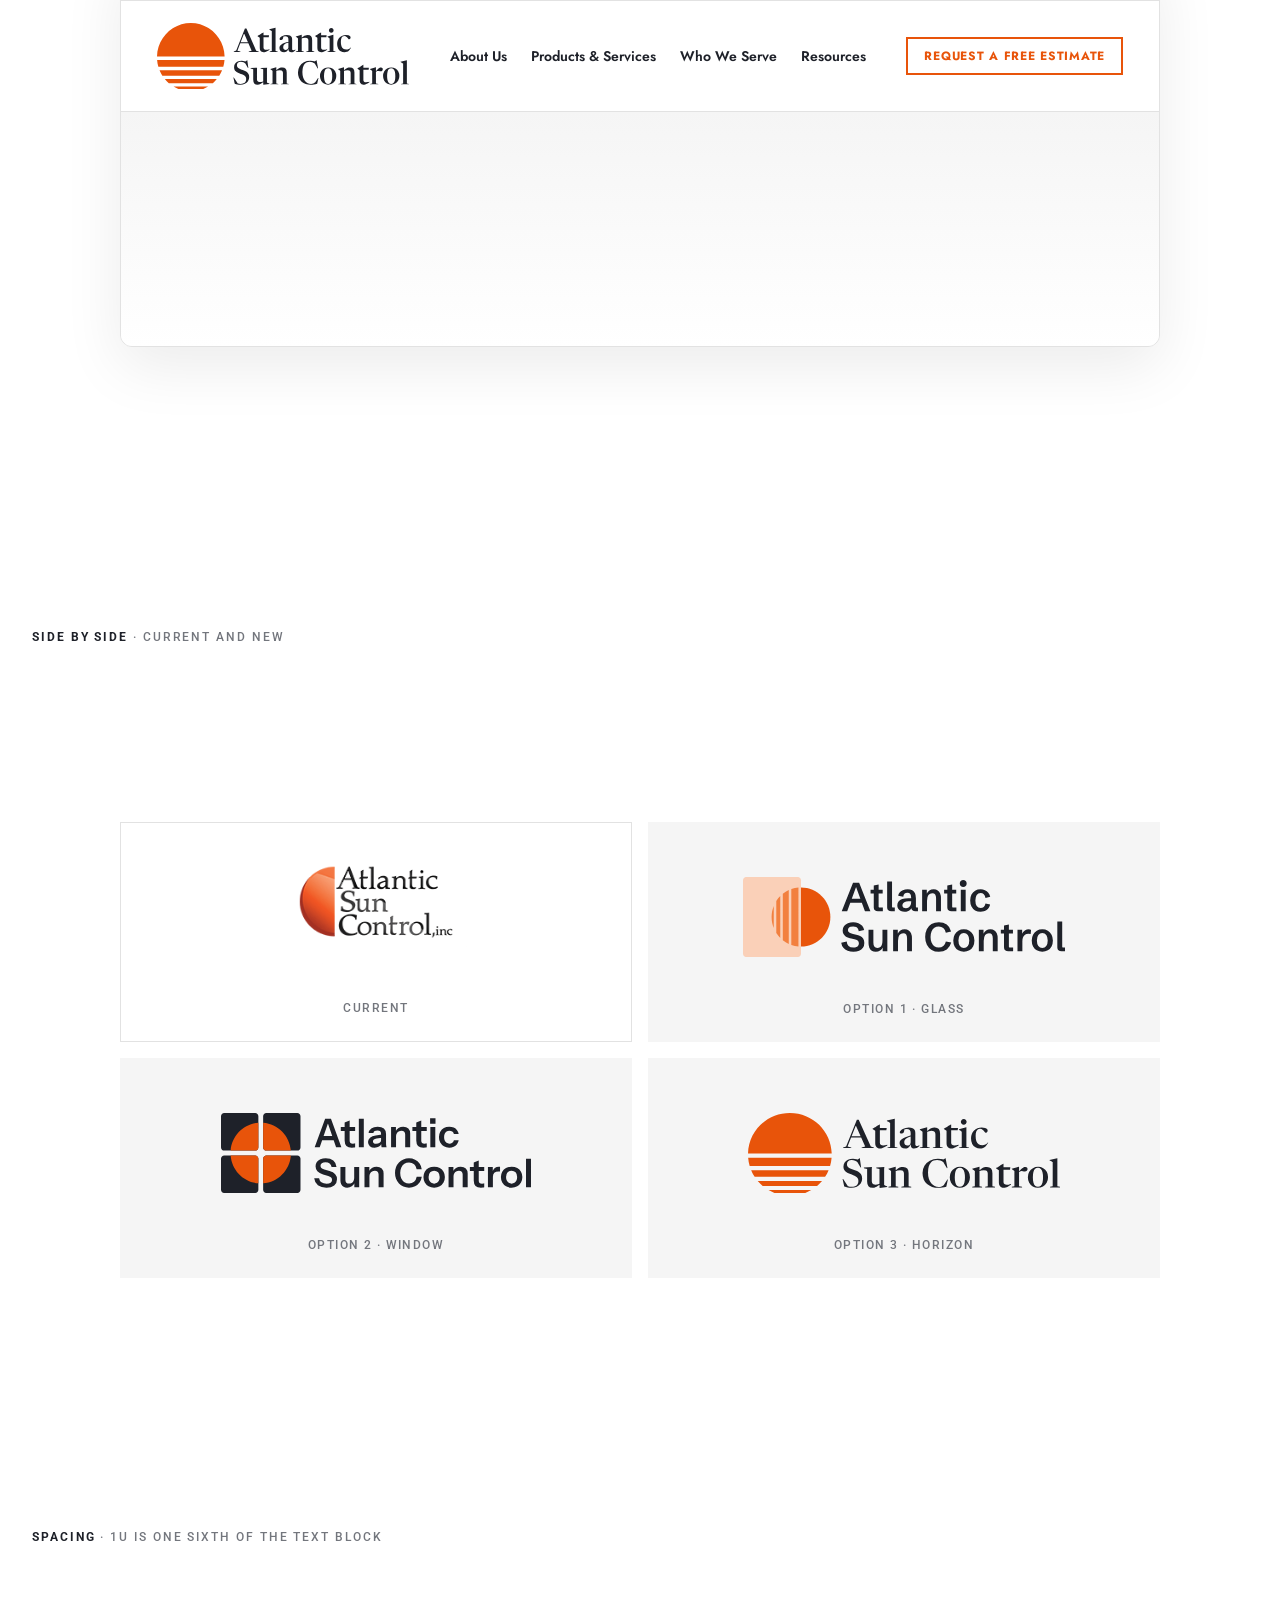
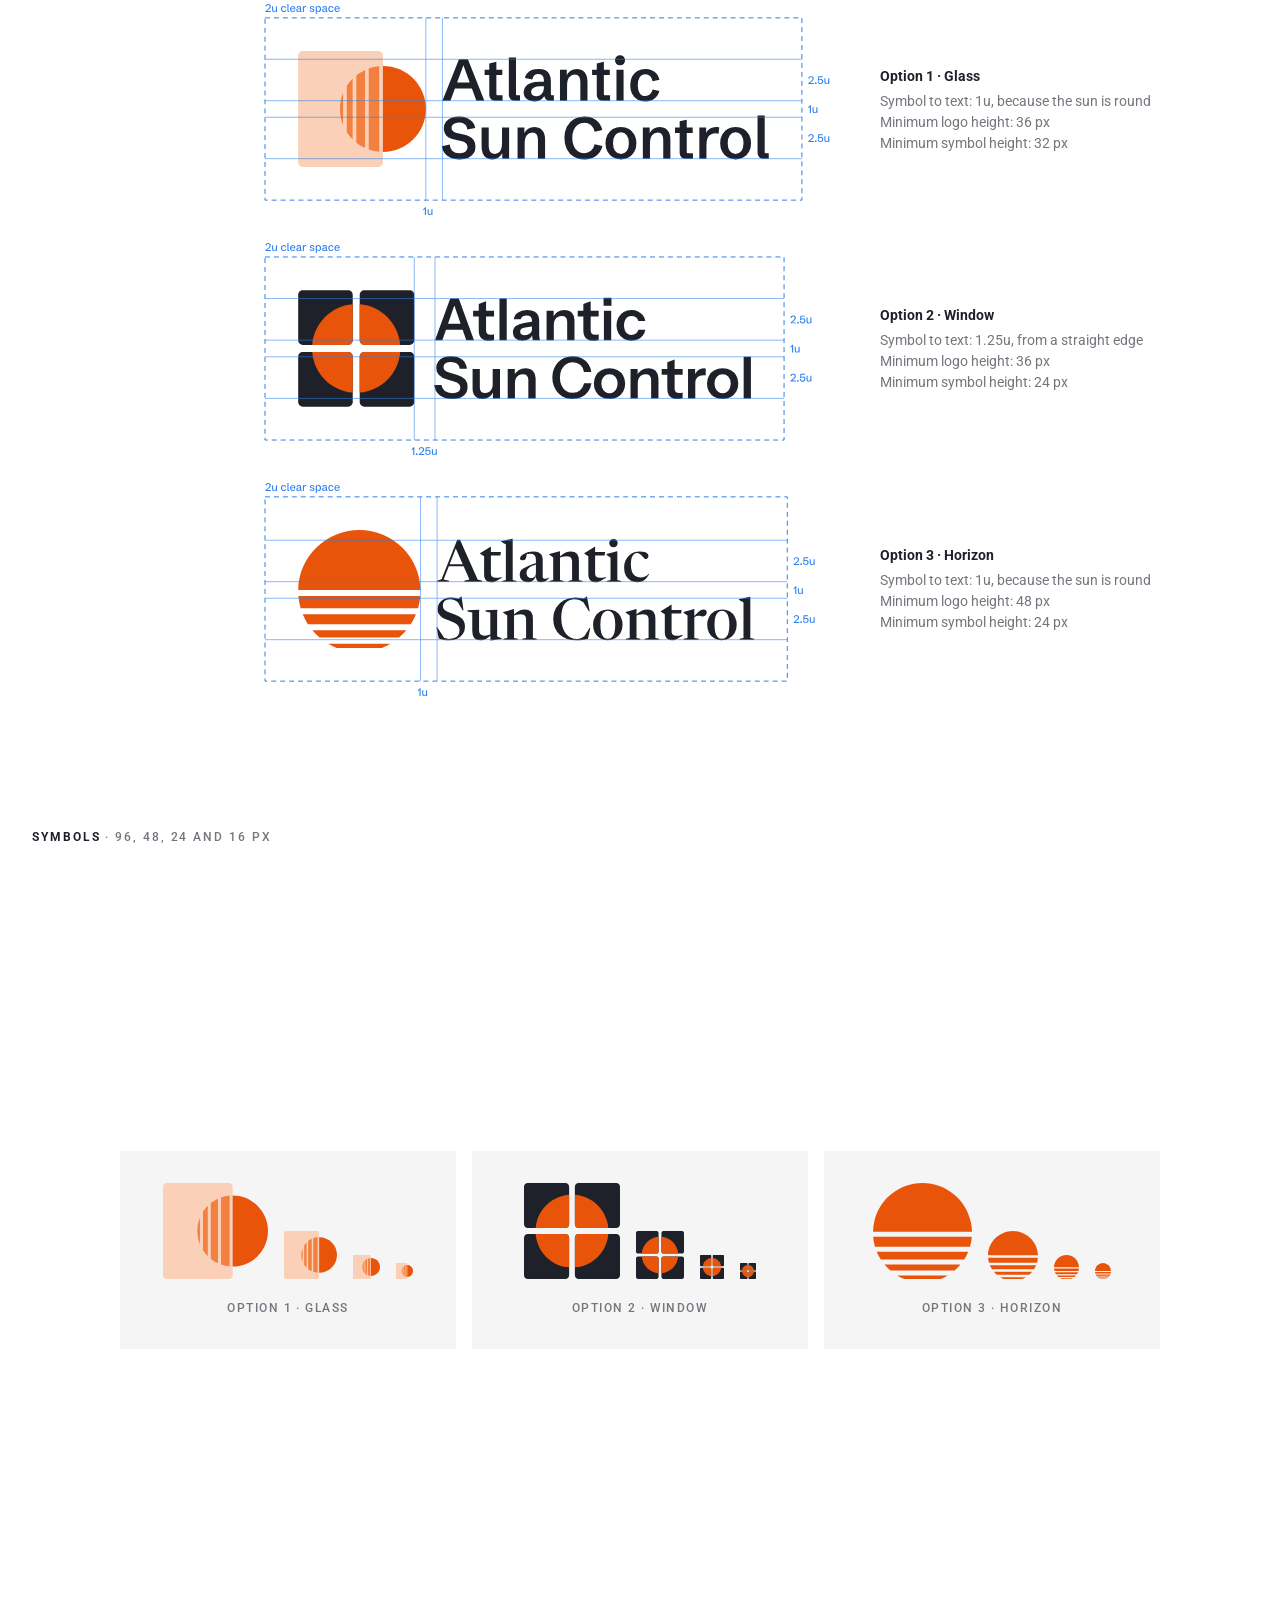
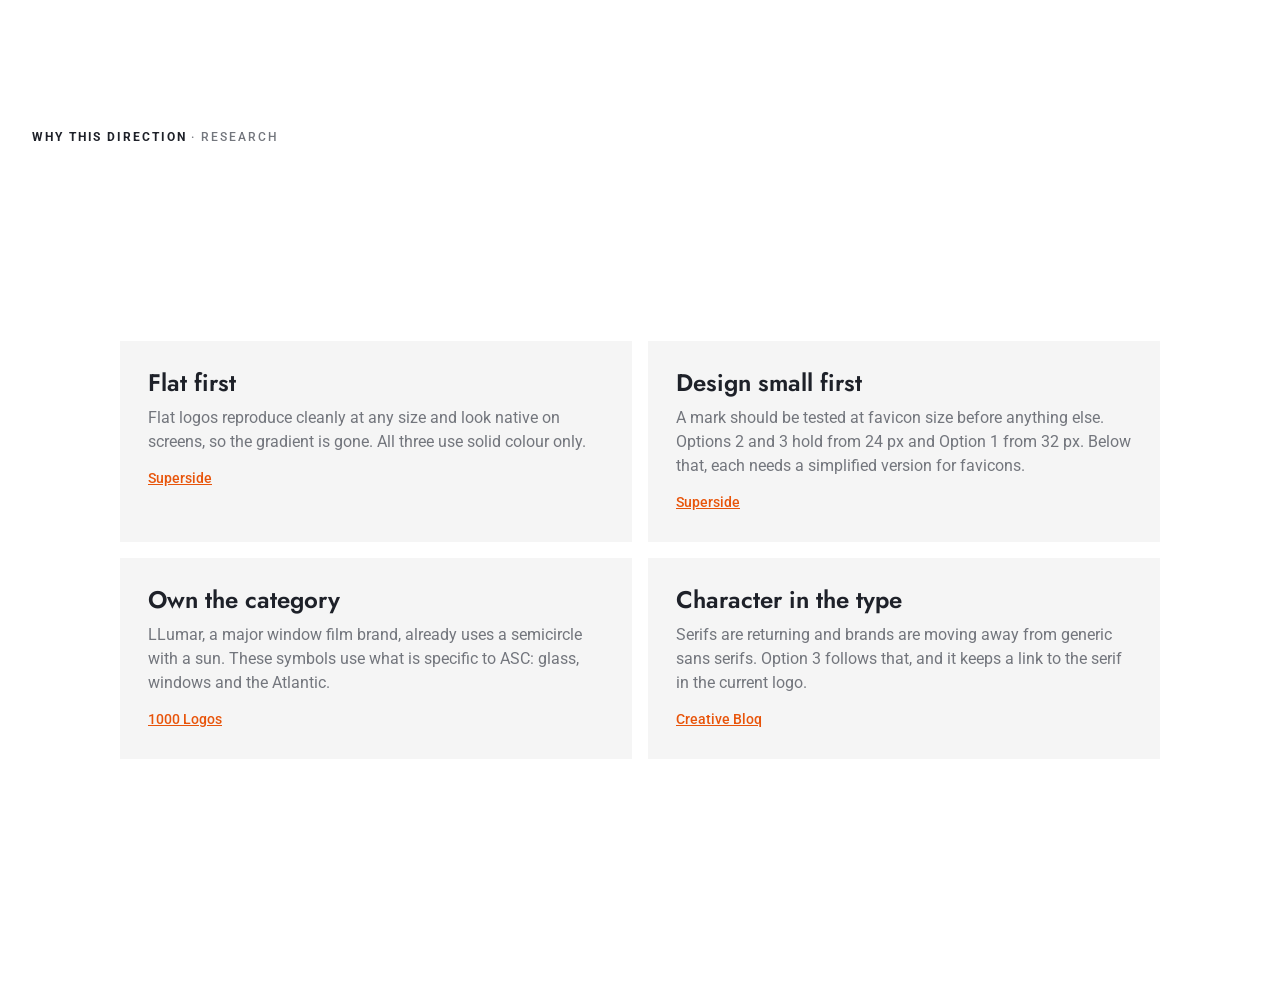
==== commit 733fd685: "Logo proposal: Option 1 glass in soft orange on light and white on dark" ====
--- a/logo/index.html
+++ b/logo/index.html
@@ -5,12 +5,12 @@
 <meta name="viewport" content="width=device-width,initial-scale=1">
 <title>ASC Logo Proposal</title>
 <meta name="robots" content="noindex">
-<link rel="icon" href="option-1-glass/svg/asc-symbol-option-1-glass-light.svg?v=18">
+<link rel="icon" href="option-1-glass/svg/asc-symbol-option-1-glass-light.svg?v=19">
 <link rel="preconnect" href="https://fonts.googleapis.com">
 <link rel="preconnect" href="https://fonts.gstatic.com" crossorigin>
 <link rel="stylesheet" href="https://fonts.googleapis.com/css2?family=Jost:wght@600;700&family=Roboto:wght@400;500;700&display=swap">
-<link rel="stylesheet" href="assets/logo.css?v=18">
-<script src="assets/logo.js?v=18" defer></script>
+<link rel="stylesheet" href="assets/logo.css?v=19">
+<script src="assets/logo.js?v=19" defer></script>
 </head>
 <body>
 <div class="toggle" role="group" aria-label="Background">
@@ -37,8 +37,8 @@
 <main>
   <section class="screen" id="o1-logo">
     <p class="label"><b>Option 1 · Glass</b> · Logo</p>
-    <img class="w-1 on-light" src="option-1-glass/svg/asc-logo-option-1-glass-light.svg?v=18" alt="Option 1 logo: Atlantic Sun Control with a sun that turns into soft bands behind a pane of glass">
-<img class="w-1 on-dark" src="option-1-glass/svg/asc-logo-option-1-glass-dark.svg?v=18" alt="Option 1 logo: Atlantic Sun Control with a sun that turns into soft bands behind a pane of glass">
+    <img class="w-1 on-light" src="option-1-glass/svg/asc-logo-option-1-glass-light.svg?v=19" alt="Option 1 logo: Atlantic Sun Control with a sun that turns into soft bands behind a pane of glass">
+<img class="w-1 on-dark" src="option-1-glass/svg/asc-logo-option-1-glass-dark.svg?v=19" alt="Option 1 logo: Atlantic Sun Control with a sun that turns into soft bands behind a pane of glass">
     <p class="idea">The sun at full strength outside the glass. Inside, the film breaks it into soft bands. It keeps the half sun from the current logo.</p>
   </section>
 
@@ -47,8 +47,8 @@
     <div class="browser">
       <div class="browser-bar"><i></i><i></i><i></i><span></span></div>
       <div class="nav">
-        <img class="w-1 on-light" src="option-1-glass/svg/asc-logo-option-1-glass-light.svg?v=18" alt="Option 1 logo">
-<img class="w-1 on-dark" src="option-1-glass/svg/asc-logo-option-1-glass-dark.svg?v=18" alt="Option 1 logo">
+        <img class="w-1 on-light" src="option-1-glass/svg/asc-logo-option-1-glass-light.svg?v=19" alt="Option 1 logo">
+<img class="w-1 on-dark" src="option-1-glass/svg/asc-logo-option-1-glass-dark.svg?v=19" alt="Option 1 logo">
         <ul><li>About Us</li><li>Products &amp; Services</li><li>Who We Serve</li><li>Resources</li></ul>
         <span class="cta">Request a Free Estimate</span>
       </div>
@@ -58,8 +58,8 @@
 
   <section class="screen" id="o2-logo">
     <p class="label"><b>Option 2 · Window</b> · Logo</p>
-    <img class="w-2 on-light" src="option-2-window/svg/asc-logo-option-2-window-light.svg?v=18" alt="Option 2 logo: Atlantic Sun Control with a sun seen through a four-pane window">
-<img class="w-2 on-dark" src="option-2-window/svg/asc-logo-option-2-window-dark.svg?v=18" alt="Option 2 logo: Atlantic Sun Control with a sun seen through a four-pane window">
+    <img class="w-2 on-light" src="option-2-window/svg/asc-logo-option-2-window-light.svg?v=19" alt="Option 2 logo: Atlantic Sun Control with a sun seen through a four-pane window">
+<img class="w-2 on-dark" src="option-2-window/svg/asc-logo-option-2-window-dark.svg?v=19" alt="Option 2 logo: Atlantic Sun Control with a sun seen through a four-pane window">
     <p class="idea">The sun seen through a four-pane window: what the company works on, in one shape.</p>
   </section>
 
@@ -68,8 +68,8 @@
     <div class="browser">
       <div class="browser-bar"><i></i><i></i><i></i><span></span></div>
       <div class="nav">
-        <img class="w-2 on-light" src="option-2-window/svg/asc-logo-option-2-window-light.svg?v=18" alt="Option 2 logo">
-<img class="w-2 on-dark" src="option-2-window/svg/asc-logo-option-2-window-dark.svg?v=18" alt="Option 2 logo">
+        <img class="w-2 on-light" src="option-2-window/svg/asc-logo-option-2-window-light.svg?v=19" alt="Option 2 logo">
+<img class="w-2 on-dark" src="option-2-window/svg/asc-logo-option-2-window-dark.svg?v=19" alt="Option 2 logo">
         <ul><li>About Us</li><li>Products &amp; Services</li><li>Who We Serve</li><li>Resources</li></ul>
         <span class="cta">Request a Free Estimate</span>
       </div>
@@ -79,8 +79,8 @@
 
   <section class="screen" id="o3-logo">
     <p class="label"><b>Option 3 · Horizon</b> · Logo</p>
-    <img class="w-3 on-light" src="option-3-horizon/svg/asc-logo-option-3-horizon-light.svg?v=18" alt="Option 3 logo: Atlantic Sun Control with a sun over water in bands that thin out">
-<img class="w-3 on-dark" src="option-3-horizon/svg/asc-logo-option-3-horizon-dark.svg?v=18" alt="Option 3 logo: Atlantic Sun Control with a sun over water in bands that thin out">
+    <img class="w-3 on-light" src="option-3-horizon/svg/asc-logo-option-3-horizon-light.svg?v=19" alt="Option 3 logo: Atlantic Sun Control with a sun over water in bands that thin out">
+<img class="w-3 on-dark" src="option-3-horizon/svg/asc-logo-option-3-horizon-dark.svg?v=19" alt="Option 3 logo: Atlantic Sun Control with a sun over water in bands that thin out">
     <p class="idea">The sun over the Atlantic. The bands read as its reflection on the water and as layers of film filtering the light.</p>
   </section>
 
@@ -89,8 +89,8 @@
     <div class="browser">
       <div class="browser-bar"><i></i><i></i><i></i><span></span></div>
       <div class="nav">
-        <img class="w-3 on-light" src="option-3-horizon/svg/asc-logo-option-3-horizon-light.svg?v=18" alt="Option 3 logo">
-<img class="w-3 on-dark" src="option-3-horizon/svg/asc-logo-option-3-horizon-dark.svg?v=18" alt="Option 3 logo">
+        <img class="w-3 on-light" src="option-3-horizon/svg/asc-logo-option-3-horizon-light.svg?v=19" alt="Option 3 logo">
+<img class="w-3 on-dark" src="option-3-horizon/svg/asc-logo-option-3-horizon-dark.svg?v=19" alt="Option 3 logo">
         <ul><li>About Us</li><li>Products &amp; Services</li><li>Who We Serve</li><li>Resources</li></ul>
         <span class="cta">Request a Free Estimate</span>
       </div>
@@ -106,18 +106,18 @@
         <figcaption>Current</figcaption>
       </figure>
       <figure>
-        <img class="w-1 on-light" src="option-1-glass/svg/asc-logo-option-1-glass-light.svg?v=18" alt="Option 1 logo">
-<img class="w-1 on-dark" src="option-1-glass/svg/asc-logo-option-1-glass-dark.svg?v=18" alt="Option 1 logo">
+        <img class="w-1 on-light" src="option-1-glass/svg/asc-logo-option-1-glass-light.svg?v=19" alt="Option 1 logo">
+<img class="w-1 on-dark" src="option-1-glass/svg/asc-logo-option-1-glass-dark.svg?v=19" alt="Option 1 logo">
         <figcaption>Option 1 · Glass</figcaption>
       </figure>
       <figure>
-        <img class="w-2 on-light" src="option-2-window/svg/asc-logo-option-2-window-light.svg?v=18" alt="Option 2 logo">
-<img class="w-2 on-dark" src="option-2-window/svg/asc-logo-option-2-window-dark.svg?v=18" alt="Option 2 logo">
+        <img class="w-2 on-light" src="option-2-window/svg/asc-logo-option-2-window-light.svg?v=19" alt="Option 2 logo">
+<img class="w-2 on-dark" src="option-2-window/svg/asc-logo-option-2-window-dark.svg?v=19" alt="Option 2 logo">
         <figcaption>Option 2 · Window</figcaption>
       </figure>
       <figure>
-        <img class="w-3 on-light" src="option-3-horizon/svg/asc-logo-option-3-horizon-light.svg?v=18" alt="Option 3 logo">
-<img class="w-3 on-dark" src="option-3-horizon/svg/asc-logo-option-3-horizon-dark.svg?v=18" alt="Option 3 logo">
+        <img class="w-3 on-light" src="option-3-horizon/svg/asc-logo-option-3-horizon-light.svg?v=19" alt="Option 3 logo">
+<img class="w-3 on-dark" src="option-3-horizon/svg/asc-logo-option-3-horizon-dark.svg?v=19" alt="Option 3 logo">
         <figcaption>Option 3 · Horizon</figcaption>
       </figure>
     </div>
@@ -127,18 +127,18 @@
     <p class="label"><b>Spacing</b> · 1u is one sixth of the text block</p>
     <div class="spacing">
       <figure>
-        <img class="on-light" src="construction/construction-option-1-glass-light.svg?v=18" alt="Option 1 logo with its spacing grid and clear space">
-        <img class="on-dark" src="construction/construction-option-1-glass-dark.svg?v=18" alt="Option 1 logo with its spacing grid and clear space">
+        <img class="on-light" src="construction/construction-option-1-glass-light.svg?v=19" alt="Option 1 logo with its spacing grid and clear space">
+        <img class="on-dark" src="construction/construction-option-1-glass-dark.svg?v=19" alt="Option 1 logo with its spacing grid and clear space">
         <figcaption><b>Option 1 · Glass</b>Symbol to text: 1u, because the sun is round<br>Minimum logo height: 36 px<br>Minimum symbol height: 32 px</figcaption>
       </figure>
       <figure>
-        <img class="on-light" src="construction/construction-option-2-window-light.svg?v=18" alt="Option 2 logo with its spacing grid and clear space">
-        <img class="on-dark" src="construction/construction-option-2-window-dark.svg?v=18" alt="Option 2 logo with its spacing grid and clear space">
+        <img class="on-light" src="construction/construction-option-2-window-light.svg?v=19" alt="Option 2 logo with its spacing grid and clear space">
+        <img class="on-dark" src="construction/construction-option-2-window-dark.svg?v=19" alt="Option 2 logo with its spacing grid and clear space">
         <figcaption><b>Option 2 · Window</b>Symbol to text: 1.25u, from a straight edge<br>Minimum logo height: 36 px<br>Minimum symbol height: 24 px</figcaption>
       </figure>
       <figure>
-        <img class="on-light" src="construction/construction-option-3-horizon-light.svg?v=18" alt="Option 3 logo with its spacing grid and clear space">
-        <img class="on-dark" src="construction/construction-option-3-horizon-dark.svg?v=18" alt="Option 3 logo with its spacing grid and clear space">
+        <img class="on-light" src="construction/construction-option-3-horizon-light.svg?v=19" alt="Option 3 logo with its spacing grid and clear space">
+        <img class="on-dark" src="construction/construction-option-3-horizon-dark.svg?v=19" alt="Option 3 logo with its spacing grid and clear space">
         <figcaption><b>Option 3 · Horizon</b>Symbol to text: 1u, because the sun is round<br>Minimum logo height: 48 px<br>Minimum symbol height: 24 px</figcaption>
       </figure>
     </div>
@@ -148,27 +148,27 @@
     <p class="label"><b>Symbols</b> · 96, 48, 24 and 16 px</p>
     <div class="small">
       <figure>
-        <div class="sizes"><img class="s-l on-light" src="option-1-glass/svg/asc-symbol-option-1-glass-light.svg?v=18" alt="">
-<img class="s-l on-dark" src="option-1-glass/svg/asc-symbol-option-1-glass-dark.svg?v=18" alt=""><img class="s-m on-light" src="option-1-glass/svg/asc-symbol-option-1-glass-light.svg?v=18" alt="">
-<img class="s-m on-dark" src="option-1-glass/svg/asc-symbol-option-1-glass-dark.svg?v=18" alt=""><img class="s-s on-light" src="option-1-glass/svg/asc-symbol-option-1-glass-light.svg?v=18" alt="">
-<img class="s-s on-dark" src="option-1-glass/svg/asc-symbol-option-1-glass-dark.svg?v=18" alt=""><img class="s-xs on-light" src="option-1-glass/svg/asc-symbol-option-1-glass-light.svg?v=18" alt="">
-<img class="s-xs on-dark" src="option-1-glass/svg/asc-symbol-option-1-glass-dark.svg?v=18" alt=""></div>
+        <div class="sizes"><img class="s-l on-light" src="option-1-glass/svg/asc-symbol-option-1-glass-light.svg?v=19" alt="">
+<img class="s-l on-dark" src="option-1-glass/svg/asc-symbol-option-1-glass-dark.svg?v=19" alt=""><img class="s-m on-light" src="option-1-glass/svg/asc-symbol-option-1-glass-light.svg?v=19" alt="">
+<img class="s-m on-dark" src="option-1-glass/svg/asc-symbol-option-1-glass-dark.svg?v=19" alt=""><img class="s-s on-light" src="option-1-glass/svg/asc-symbol-option-1-glass-light.svg?v=19" alt="">
+<img class="s-s on-dark" src="option-1-glass/svg/asc-symbol-option-1-glass-dark.svg?v=19" alt=""><img class="s-xs on-light" src="option-1-glass/svg/asc-symbol-option-1-glass-light.svg?v=19" alt="">
+<img class="s-xs on-dark" src="option-1-glass/svg/asc-symbol-option-1-glass-dark.svg?v=19" alt=""></div>
         <figcaption>Option 1 · Glass</figcaption>
       </figure>
       <figure>
-        <div class="sizes"><img class="s-l on-light" src="option-2-window/svg/asc-symbol-option-2-window-light.svg?v=18" alt="">
-<img class="s-l on-dark" src="option-2-window/svg/asc-symbol-option-2-window-dark.svg?v=18" alt=""><img class="s-m on-light" src="option-2-window/svg/asc-symbol-option-2-window-light.svg?v=18" alt="">
-<img class="s-m on-dark" src="option-2-window/svg/asc-symbol-option-2-window-dark.svg?v=18" alt=""><img class="s-s on-light" src="option-2-window/svg/asc-symbol-option-2-window-light.svg?v=18" alt="">
-<img class="s-s on-dark" src="option-2-window/svg/asc-symbol-option-2-window-dark.svg?v=18" alt=""><img class="s-xs on-light" src="option-2-window/svg/asc-symbol-option-2-window-light.svg?v=18" alt="">
-<img class="s-xs on-dark" src="option-2-window/svg/asc-symbol-option-2-window-dark.svg?v=18" alt=""></div>
+        <div class="sizes"><img class="s-l on-light" src="option-2-window/svg/asc-symbol-option-2-window-light.svg?v=19" alt="">
+<img class="s-l on-dark" src="option-2-window/svg/asc-symbol-option-2-window-dark.svg?v=19" alt=""><img class="s-m on-light" src="option-2-window/svg/asc-symbol-option-2-window-light.svg?v=19" alt="">
+<img class="s-m on-dark" src="option-2-window/svg/asc-symbol-option-2-window-dark.svg?v=19" alt=""><img class="s-s on-light" src="option-2-window/svg/asc-symbol-option-2-window-light.svg?v=19" alt="">
+<img class="s-s on-dark" src="option-2-window/svg/asc-symbol-option-2-window-dark.svg?v=19" alt=""><img class="s-xs on-light" src="option-2-window/svg/asc-symbol-option-2-window-light.svg?v=19" alt="">
+<img class="s-xs on-dark" src="option-2-window/svg/asc-symbol-option-2-window-dark.svg?v=19" alt=""></div>
         <figcaption>Option 2 · Window</figcaption>
       </figure>
       <figure>
-        <div class="sizes"><img class="s-l on-light" src="option-3-horizon/svg/asc-symbol-option-3-horizon-light.svg?v=18" alt="">
-<img class="s-l on-dark" src="option-3-horizon/svg/asc-symbol-option-3-horizon-dark.svg?v=18" alt=""><img class="s-m on-light" src="option-3-horizon/svg/asc-symbol-option-3-horizon-light.svg?v=18" alt="">
-<img class="s-m on-dark" src="option-3-horizon/svg/asc-symbol-option-3-horizon-dark.svg?v=18" alt=""><img class="s-s on-light" src="option-3-horizon/svg/asc-symbol-option-3-horizon-light.svg?v=18" alt="">
-<img class="s-s on-dark" src="option-3-horizon/svg/asc-symbol-option-3-horizon-dark.svg?v=18" alt=""><img class="s-xs on-light" src="option-3-horizon/svg/asc-symbol-option-3-horizon-light.svg?v=18" alt="">
-<img class="s-xs on-dark" src="option-3-horizon/svg/asc-symbol-option-3-horizon-dark.svg?v=18" alt=""></div>
+        <div class="sizes"><img class="s-l on-light" src="option-3-horizon/svg/asc-symbol-option-3-horizon-light.svg?v=19" alt="">
+<img class="s-l on-dark" src="option-3-horizon/svg/asc-symbol-option-3-horizon-dark.svg?v=19" alt=""><img class="s-m on-light" src="option-3-horizon/svg/asc-symbol-option-3-horizon-light.svg?v=19" alt="">
+<img class="s-m on-dark" src="option-3-horizon/svg/asc-symbol-option-3-horizon-dark.svg?v=19" alt=""><img class="s-s on-light" src="option-3-horizon/svg/asc-symbol-option-3-horizon-light.svg?v=19" alt="">
+<img class="s-s on-dark" src="option-3-horizon/svg/asc-symbol-option-3-horizon-dark.svg?v=19" alt=""><img class="s-xs on-light" src="option-3-horizon/svg/asc-symbol-option-3-horizon-light.svg?v=19" alt="">
+<img class="s-xs on-dark" src="option-3-horizon/svg/asc-symbol-option-3-horizon-dark.svg?v=19" alt=""></div>
         <figcaption>Option 3 · Horizon</figcaption>
       </figure>
     </div>
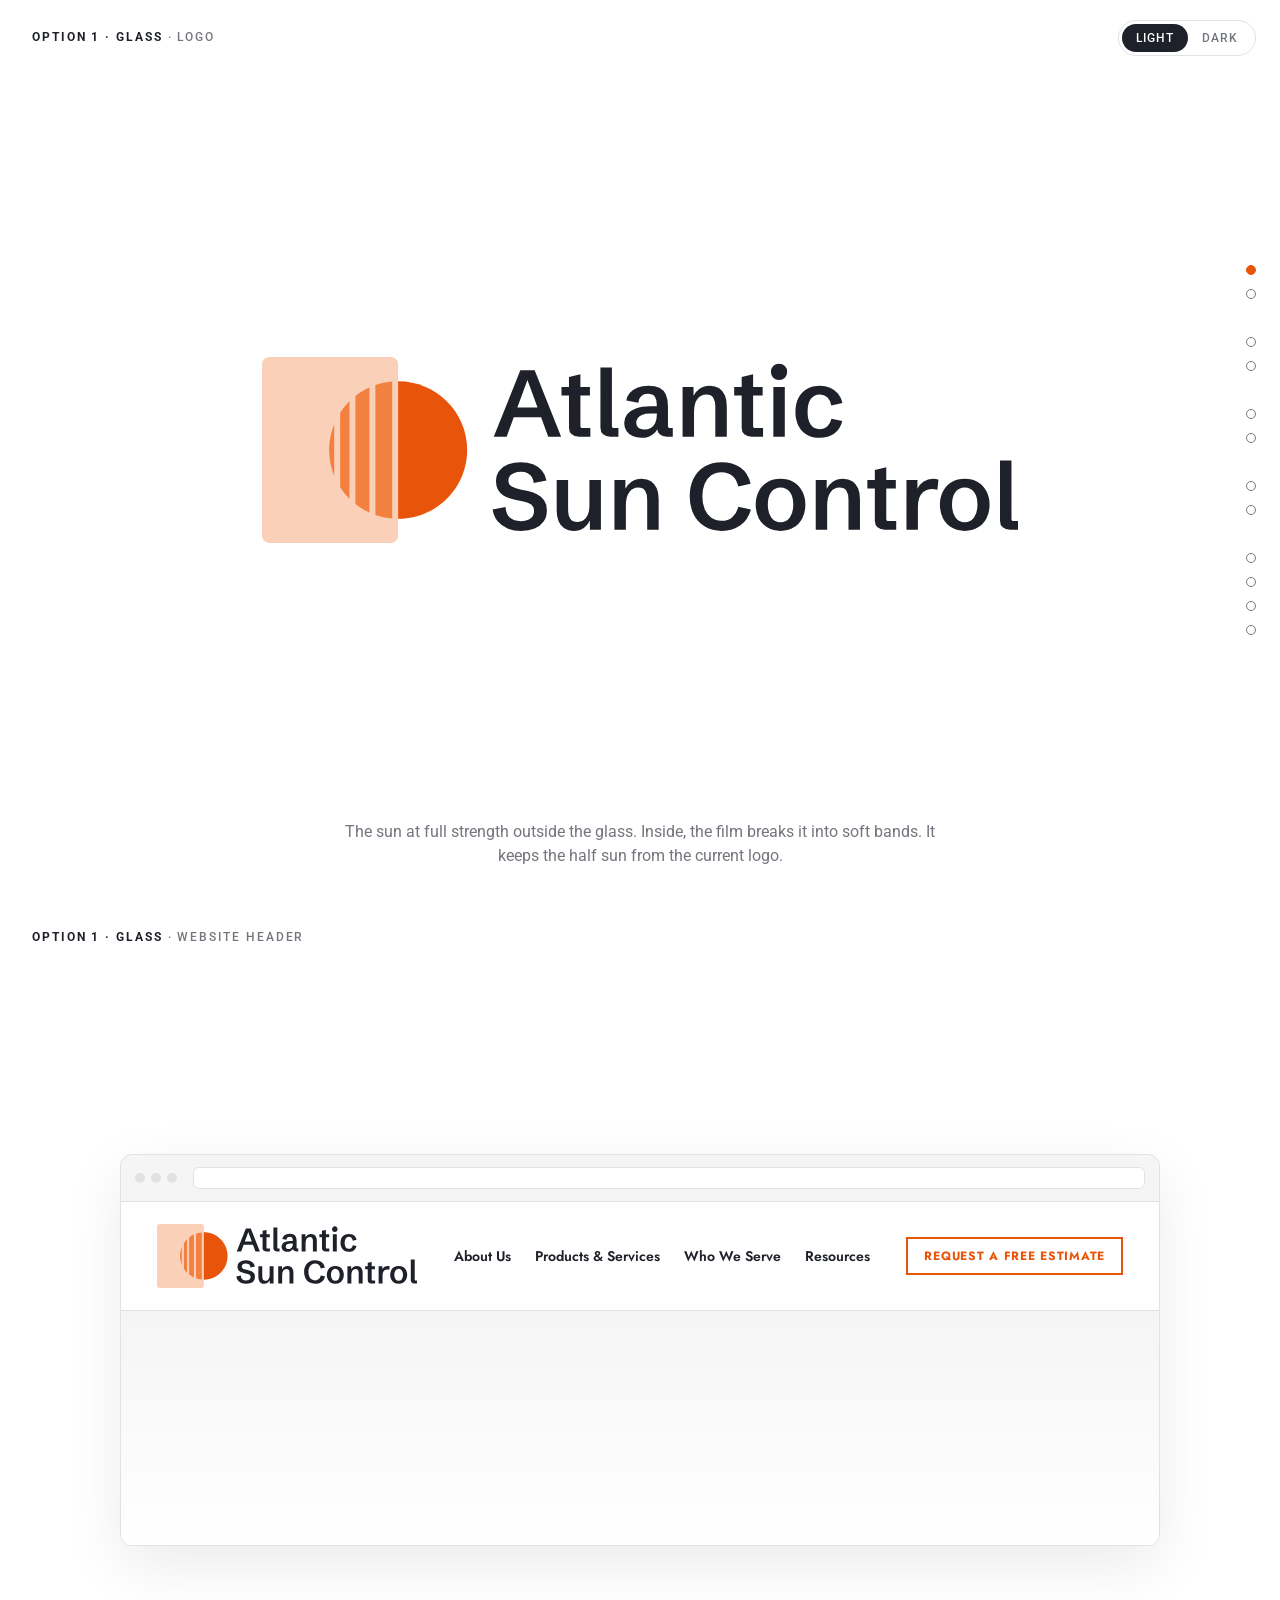
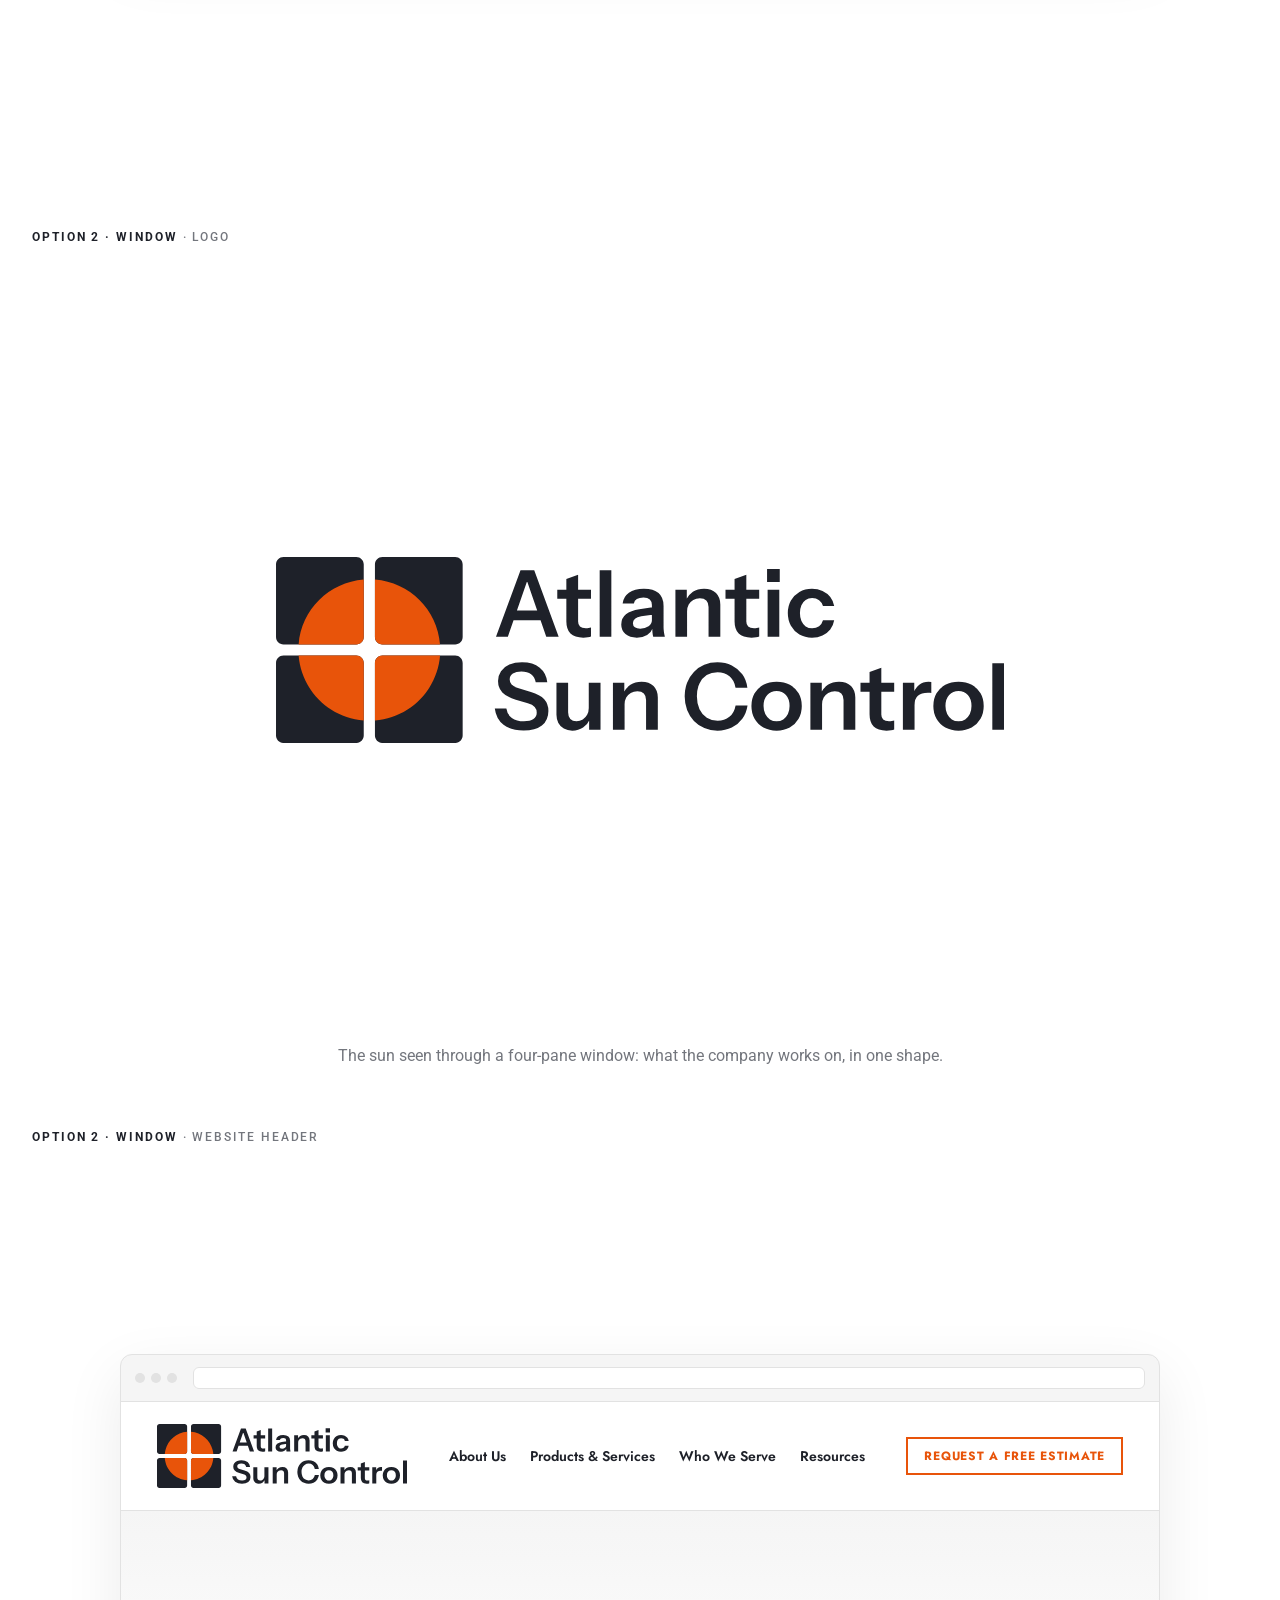
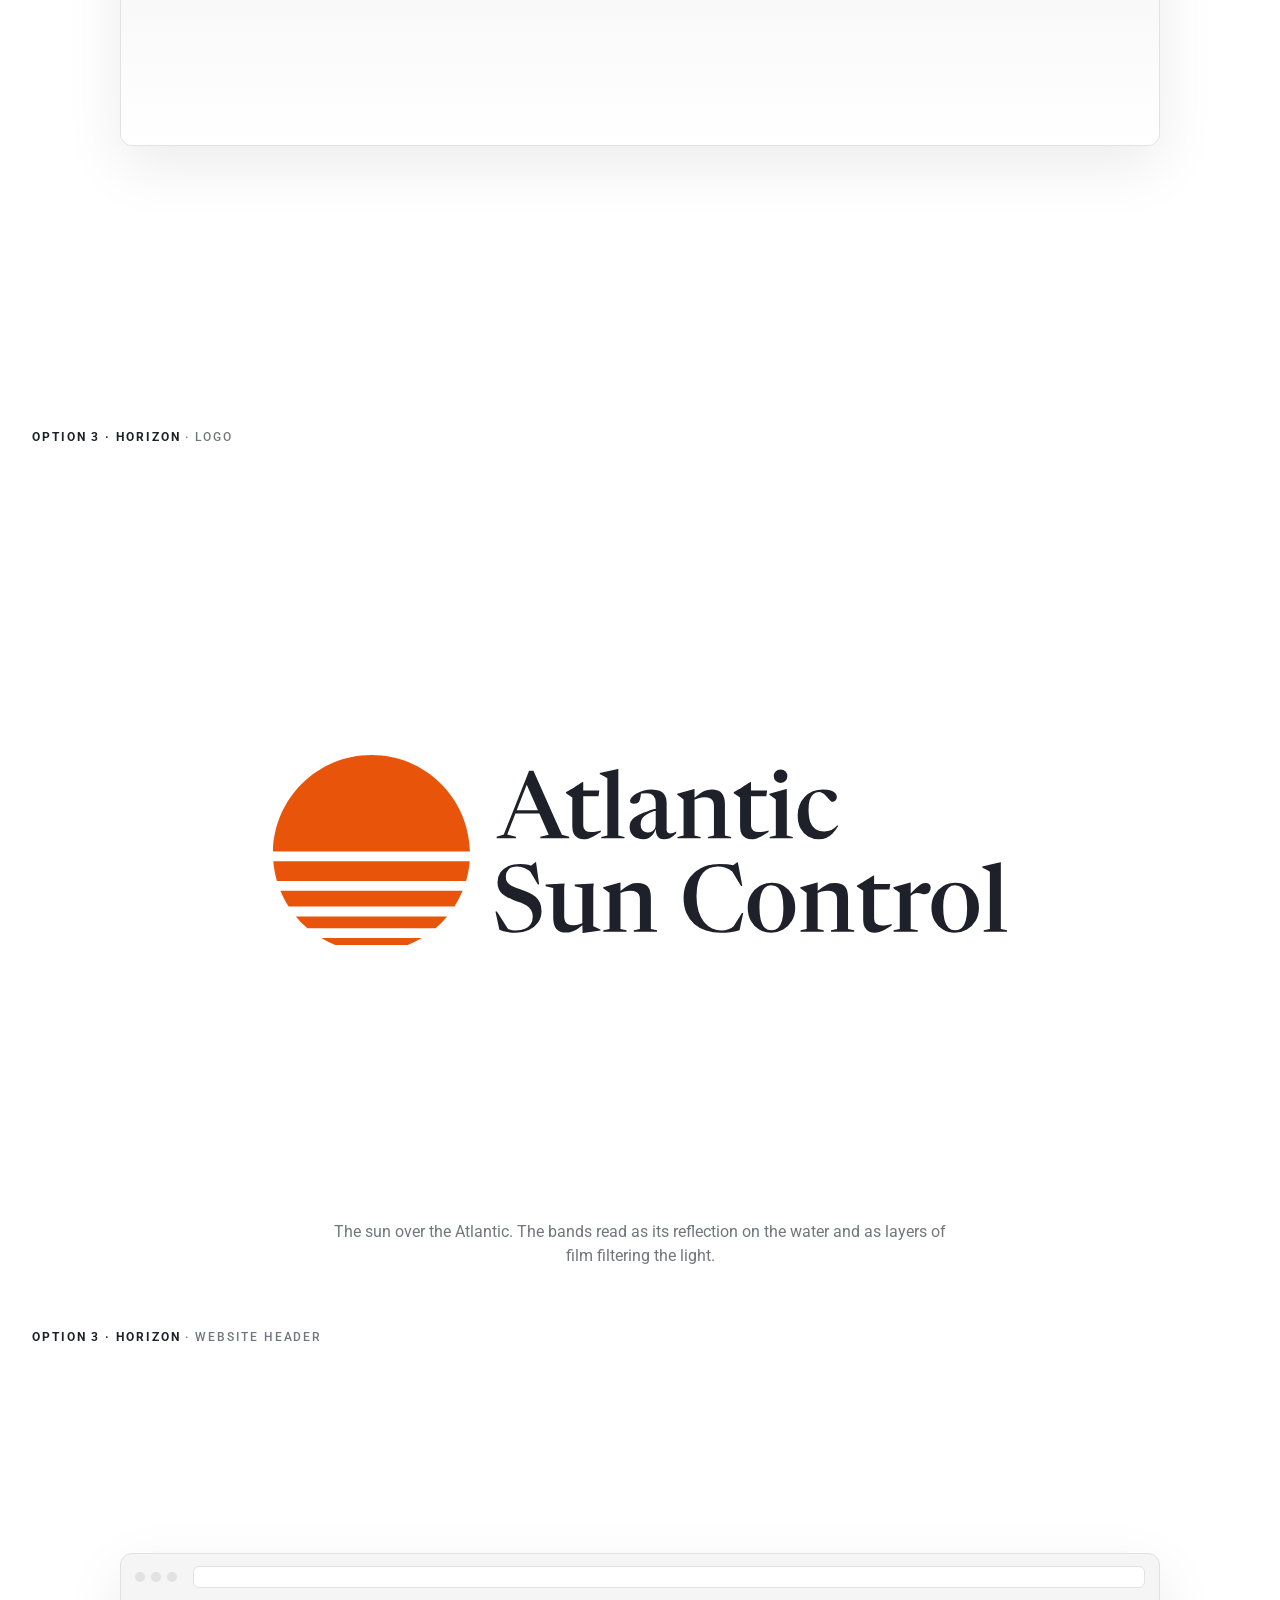
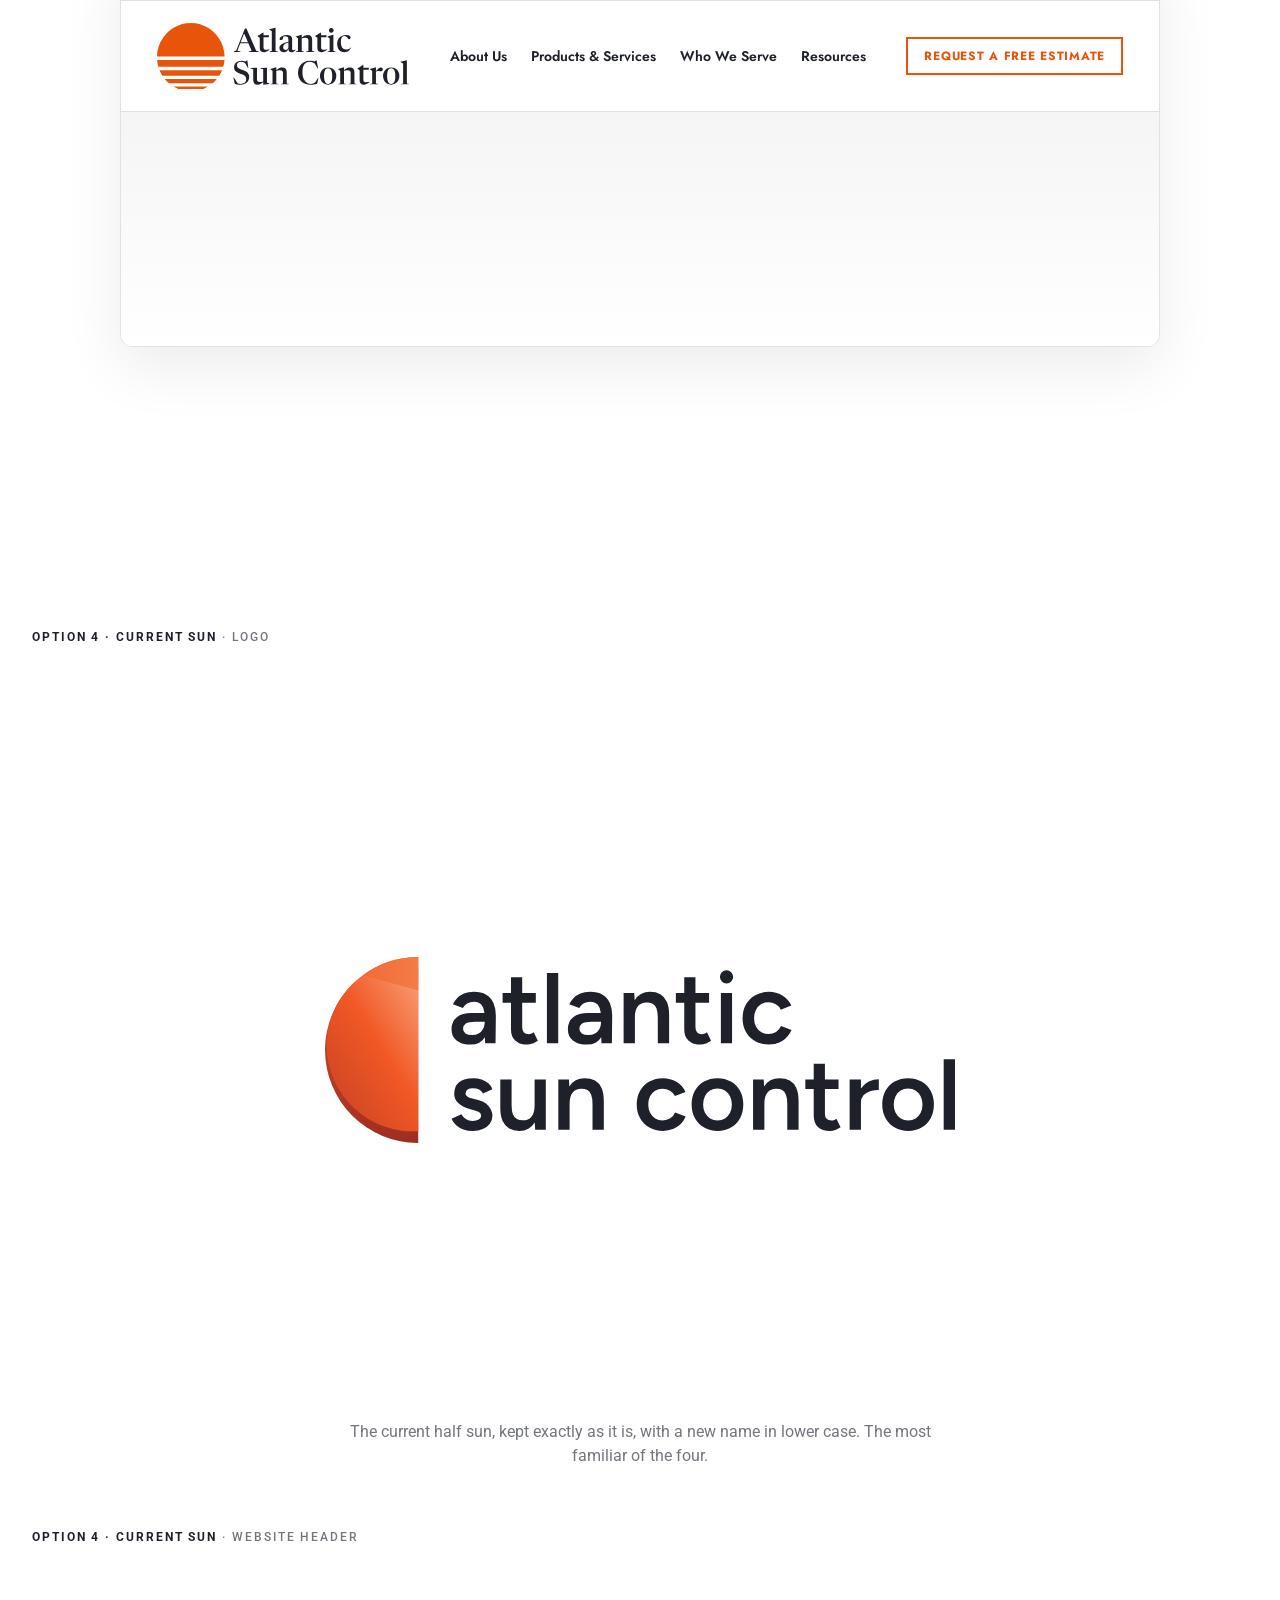
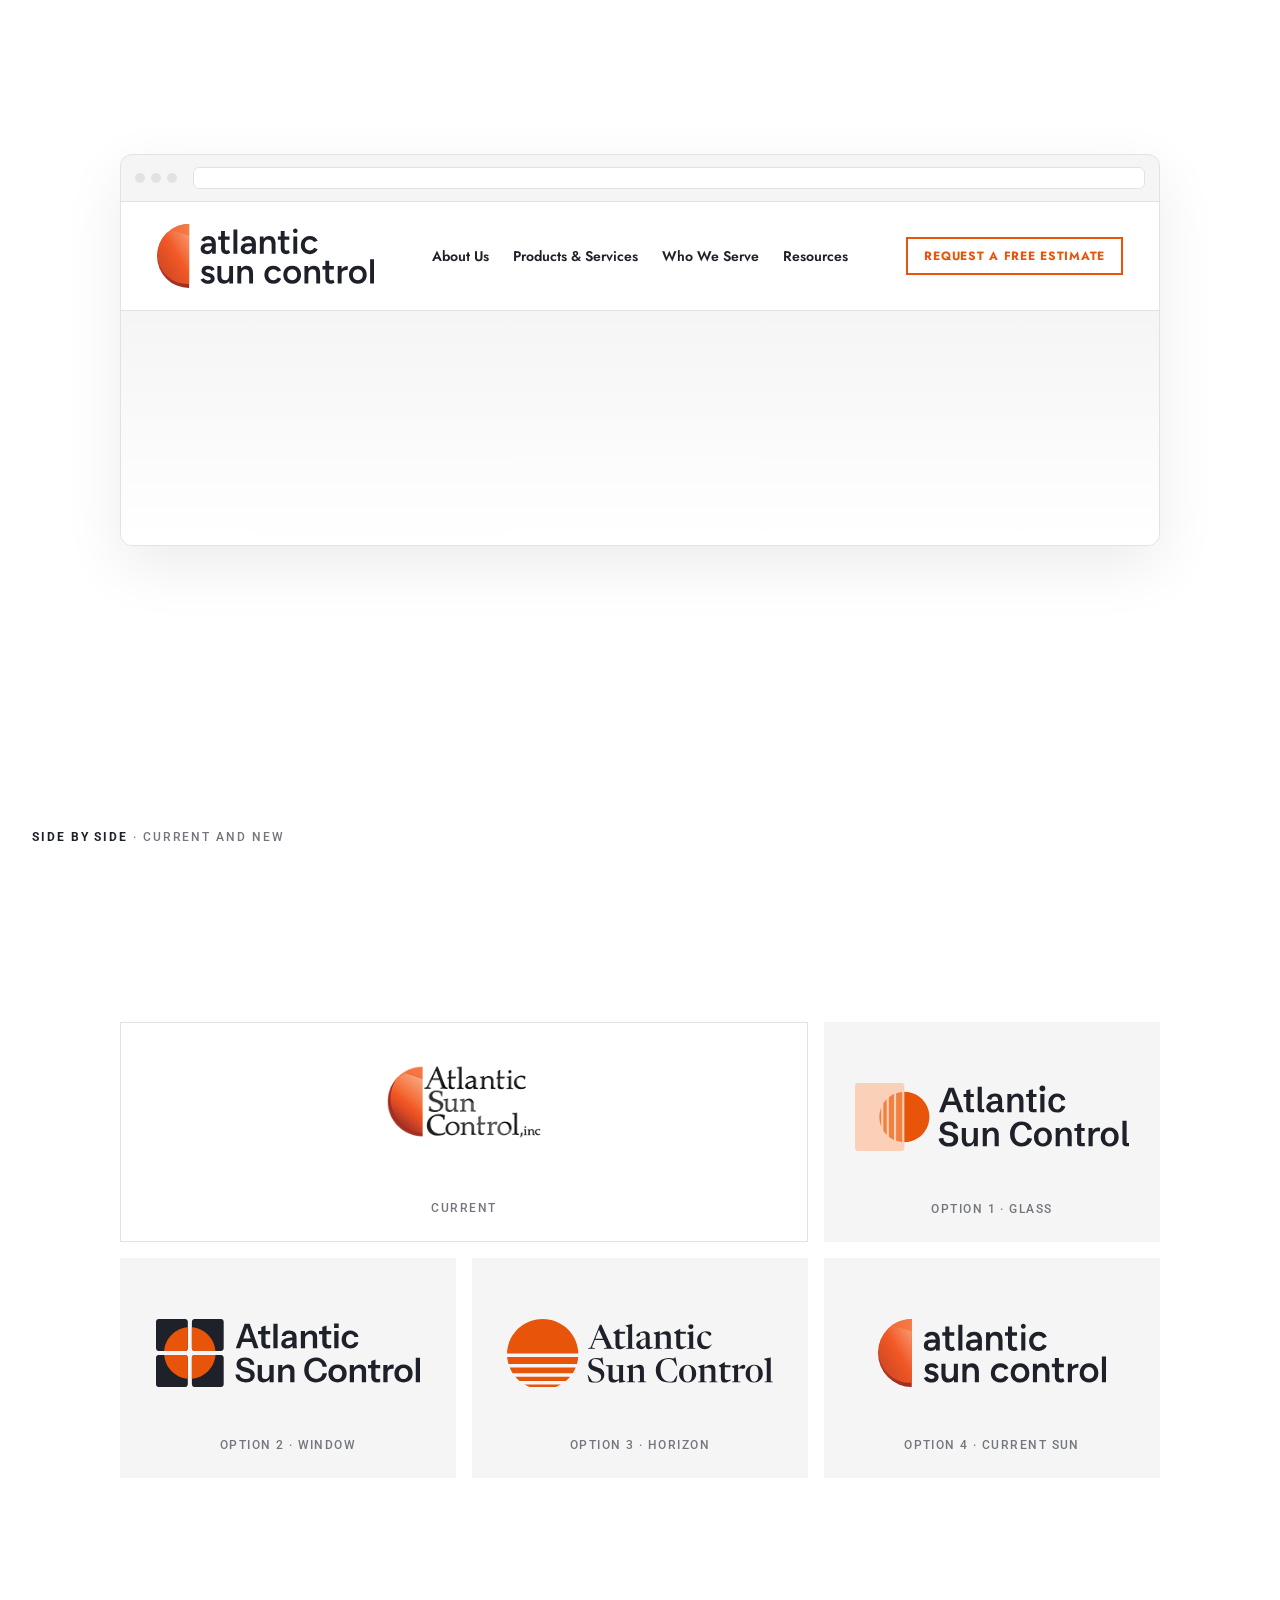
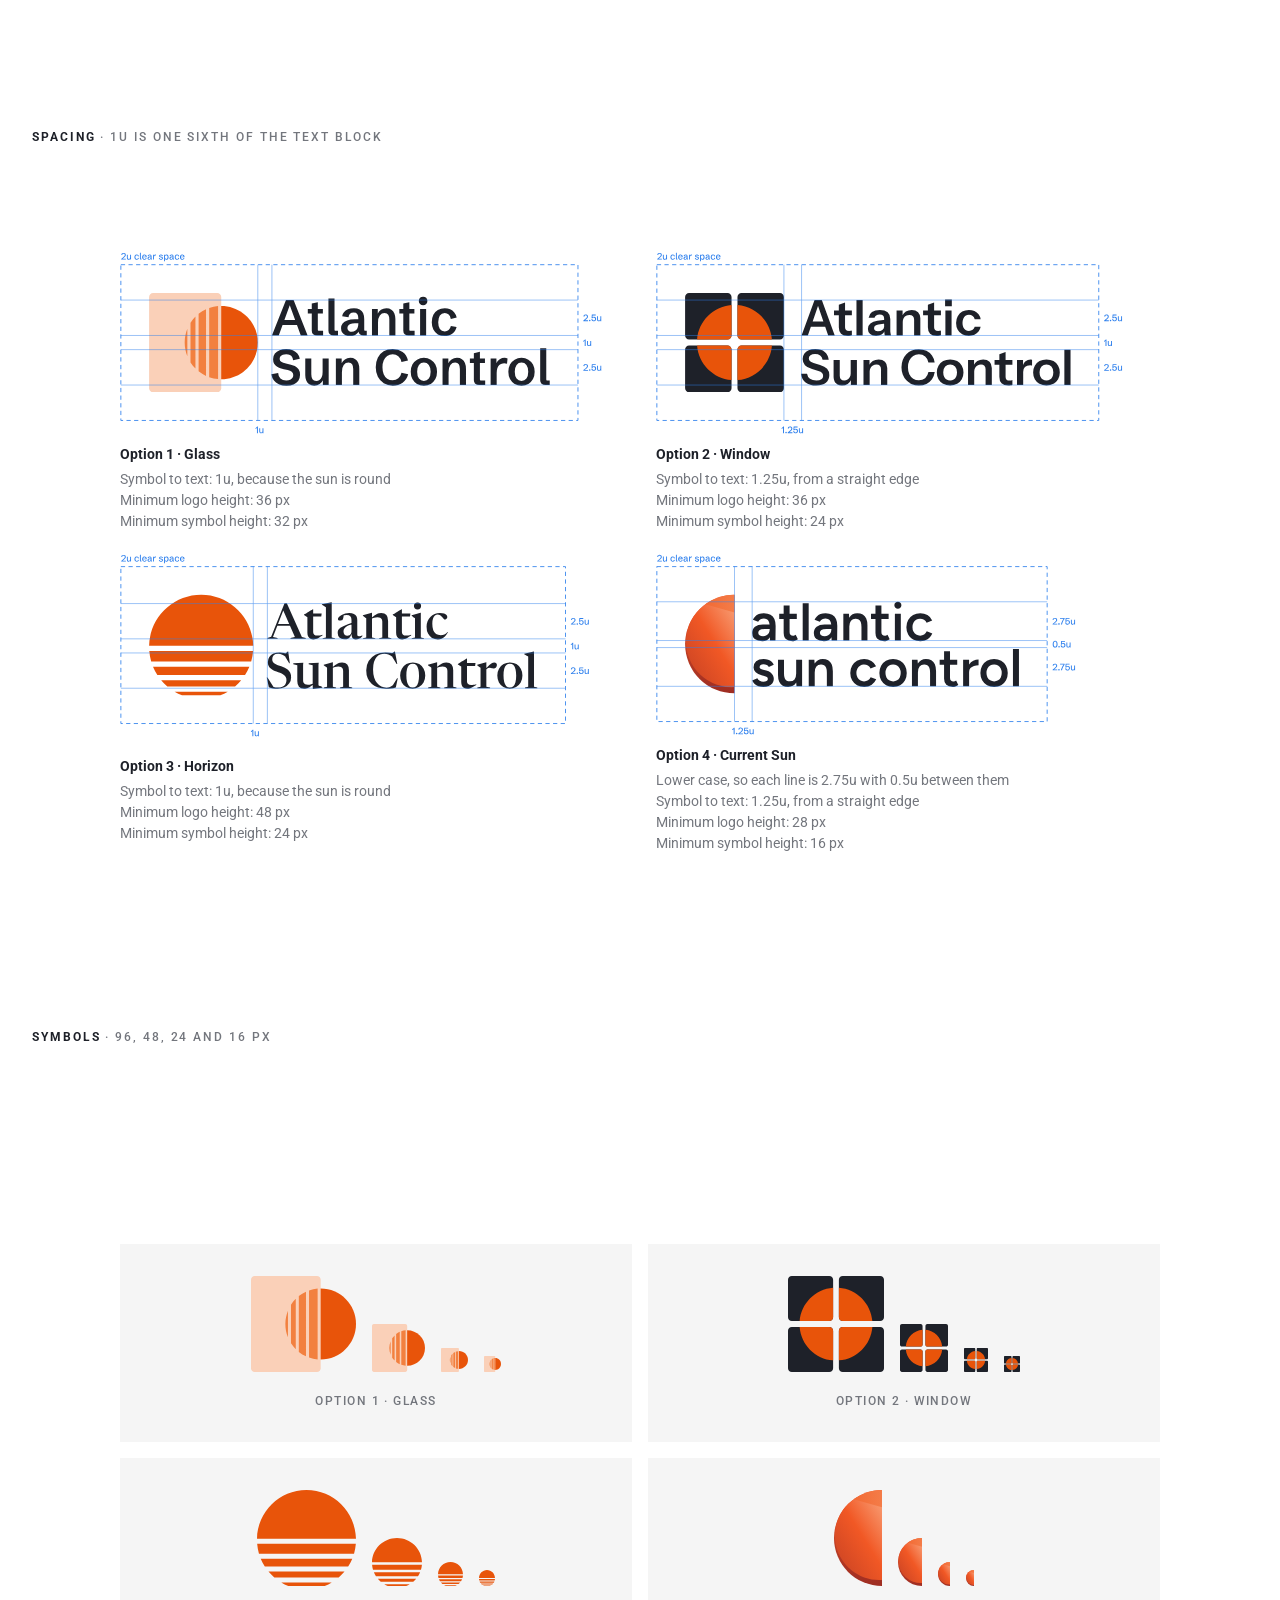
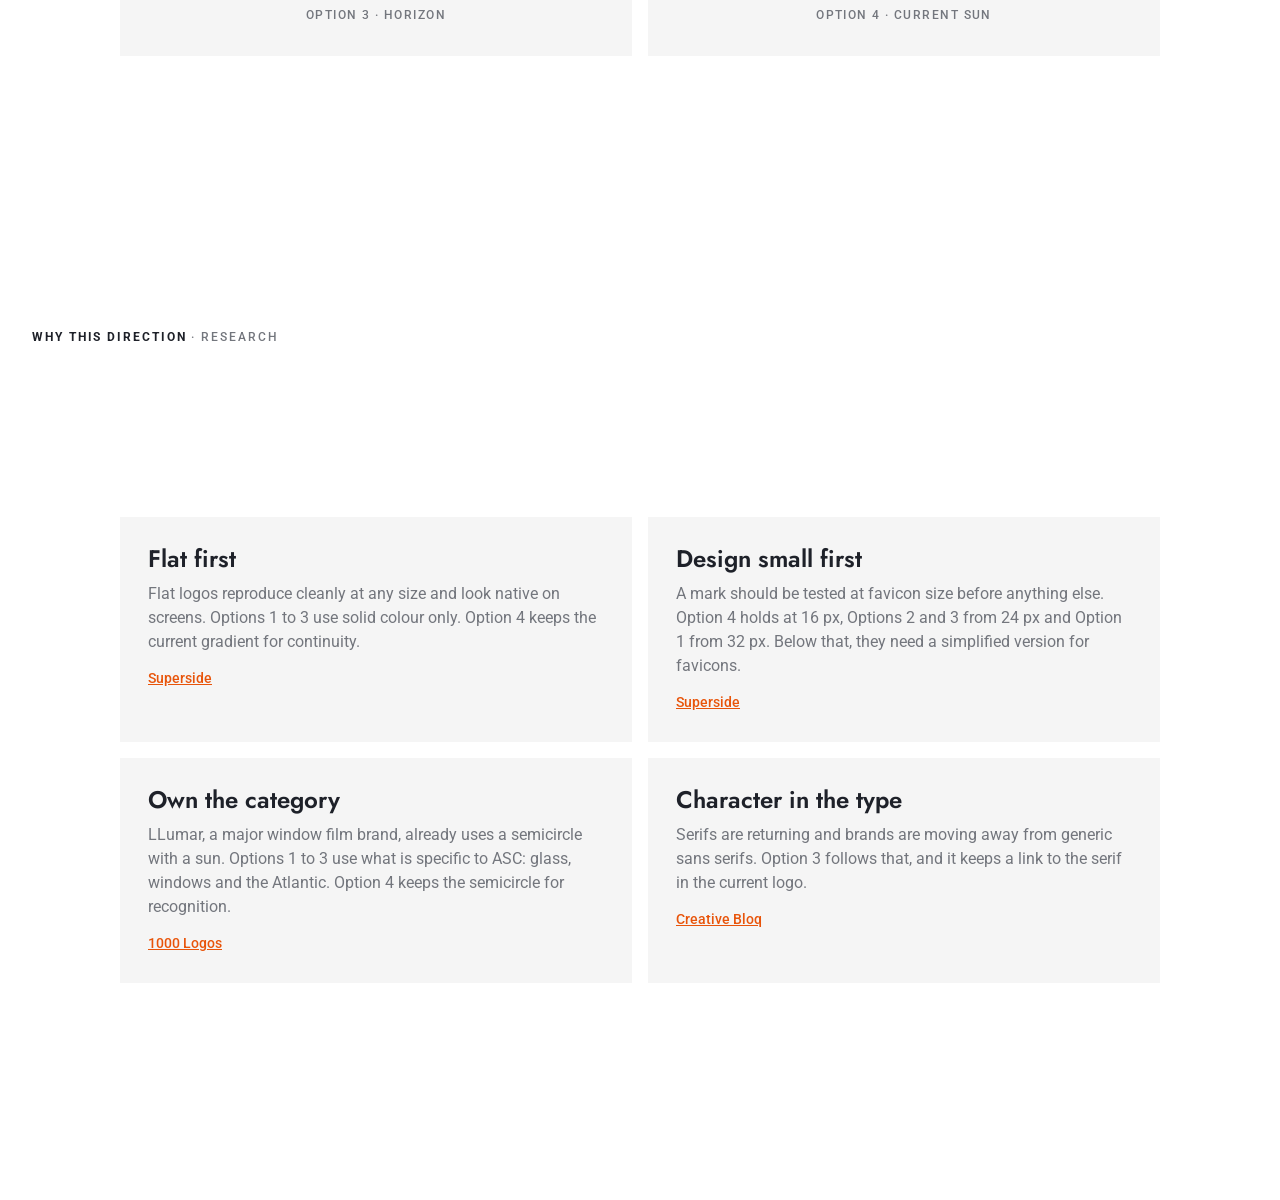
==== commit f401fa8a: "Logo proposal: add Option 4 with the current sun and a lower case name" ====
--- a/logo/index.html
+++ b/logo/index.html
@@ -5,12 +5,12 @@
 <meta name="viewport" content="width=device-width,initial-scale=1">
 <title>ASC Logo Proposal</title>
 <meta name="robots" content="noindex">
-<link rel="icon" href="option-1-glass/svg/asc-symbol-option-1-glass-light.svg?v=19">
+<link rel="icon" href="option-1-glass/svg/asc-symbol-option-1-glass-light.svg?v=20">
 <link rel="preconnect" href="https://fonts.googleapis.com">
 <link rel="preconnect" href="https://fonts.gstatic.com" crossorigin>
 <link rel="stylesheet" href="https://fonts.googleapis.com/css2?family=Jost:wght@600;700&family=Roboto:wght@400;500;700&display=swap">
-<link rel="stylesheet" href="assets/logo.css?v=19">
-<script src="assets/logo.js?v=19" defer></script>
+<link rel="stylesheet" href="assets/logo.css?v=20">
+<script src="assets/logo.js?v=20" defer></script>
 </head>
 <body>
 <div class="toggle" role="group" aria-label="Background">
@@ -28,7 +28,10 @@
   <a href="#o3-logo" aria-label="Option 3 · Logo"></a>
   <a href="#o3-header" aria-label="Option 3 · Website header"></a>
   <span class="sep"></span>
-  <a href="#compare" aria-label="Current logo and the three options"></a>
+  <a href="#o4-logo" aria-label="Option 4 · Logo"></a>
+  <a href="#o4-header" aria-label="Option 4 · Website header"></a>
+  <span class="sep"></span>
+  <a href="#compare" aria-label="Current logo and the four options"></a>
   <a href="#spacing" aria-label="Spacing and minimum sizes"></a>
   <a href="#small" aria-label="Symbols at small sizes"></a>
   <a href="#why" aria-label="Why this direction"></a>
@@ -37,8 +40,8 @@
 <main>
   <section class="screen" id="o1-logo">
     <p class="label"><b>Option 1 · Glass</b> · Logo</p>
-    <img class="w-1 on-light" src="option-1-glass/svg/asc-logo-option-1-glass-light.svg?v=19" alt="Option 1 logo: Atlantic Sun Control with a sun that turns into soft bands behind a pane of glass">
-<img class="w-1 on-dark" src="option-1-glass/svg/asc-logo-option-1-glass-dark.svg?v=19" alt="Option 1 logo: Atlantic Sun Control with a sun that turns into soft bands behind a pane of glass">
+    <img class="w-1 on-light" src="option-1-glass/svg/asc-logo-option-1-glass-light.svg?v=20" alt="Option 1 logo: Atlantic Sun Control with a sun that turns into soft bands behind a pane of glass">
+<img class="w-1 on-dark" src="option-1-glass/svg/asc-logo-option-1-glass-dark.svg?v=20" alt="Option 1 logo: Atlantic Sun Control with a sun that turns into soft bands behind a pane of glass">
     <p class="idea">The sun at full strength outside the glass. Inside, the film breaks it into soft bands. It keeps the half sun from the current logo.</p>
   </section>
 
@@ -47,8 +50,8 @@
     <div class="browser">
       <div class="browser-bar"><i></i><i></i><i></i><span></span></div>
       <div class="nav">
-        <img class="w-1 on-light" src="option-1-glass/svg/asc-logo-option-1-glass-light.svg?v=19" alt="Option 1 logo">
-<img class="w-1 on-dark" src="option-1-glass/svg/asc-logo-option-1-glass-dark.svg?v=19" alt="Option 1 logo">
+        <img class="w-1 on-light" src="option-1-glass/svg/asc-logo-option-1-glass-light.svg?v=20" alt="Option 1 logo">
+<img class="w-1 on-dark" src="option-1-glass/svg/asc-logo-option-1-glass-dark.svg?v=20" alt="Option 1 logo">
         <ul><li>About Us</li><li>Products &amp; Services</li><li>Who We Serve</li><li>Resources</li></ul>
         <span class="cta">Request a Free Estimate</span>
       </div>
@@ -58,8 +61,8 @@
 
   <section class="screen" id="o2-logo">
     <p class="label"><b>Option 2 · Window</b> · Logo</p>
-    <img class="w-2 on-light" src="option-2-window/svg/asc-logo-option-2-window-light.svg?v=19" alt="Option 2 logo: Atlantic Sun Control with a sun seen through a four-pane window">
-<img class="w-2 on-dark" src="option-2-window/svg/asc-logo-option-2-window-dark.svg?v=19" alt="Option 2 logo: Atlantic Sun Control with a sun seen through a four-pane window">
+    <img class="w-2 on-light" src="option-2-window/svg/asc-logo-option-2-window-light.svg?v=20" alt="Option 2 logo: Atlantic Sun Control with a sun seen through a four-pane window">
+<img class="w-2 on-dark" src="option-2-window/svg/asc-logo-option-2-window-dark.svg?v=20" alt="Option 2 logo: Atlantic Sun Control with a sun seen through a four-pane window">
     <p class="idea">The sun seen through a four-pane window: what the company works on, in one shape.</p>
   </section>
 
@@ -68,8 +71,8 @@
     <div class="browser">
       <div class="browser-bar"><i></i><i></i><i></i><span></span></div>
       <div class="nav">
-        <img class="w-2 on-light" src="option-2-window/svg/asc-logo-option-2-window-light.svg?v=19" alt="Option 2 logo">
-<img class="w-2 on-dark" src="option-2-window/svg/asc-logo-option-2-window-dark.svg?v=19" alt="Option 2 logo">
+        <img class="w-2 on-light" src="option-2-window/svg/asc-logo-option-2-window-light.svg?v=20" alt="Option 2 logo">
+<img class="w-2 on-dark" src="option-2-window/svg/asc-logo-option-2-window-dark.svg?v=20" alt="Option 2 logo">
         <ul><li>About Us</li><li>Products &amp; Services</li><li>Who We Serve</li><li>Resources</li></ul>
         <span class="cta">Request a Free Estimate</span>
       </div>
@@ -79,8 +82,8 @@
 
   <section class="screen" id="o3-logo">
     <p class="label"><b>Option 3 · Horizon</b> · Logo</p>
-    <img class="w-3 on-light" src="option-3-horizon/svg/asc-logo-option-3-horizon-light.svg?v=19" alt="Option 3 logo: Atlantic Sun Control with a sun over water in bands that thin out">
-<img class="w-3 on-dark" src="option-3-horizon/svg/asc-logo-option-3-horizon-dark.svg?v=19" alt="Option 3 logo: Atlantic Sun Control with a sun over water in bands that thin out">
+    <img class="w-3 on-light" src="option-3-horizon/svg/asc-logo-option-3-horizon-light.svg?v=20" alt="Option 3 logo: Atlantic Sun Control with a sun over water in bands that thin out">
+<img class="w-3 on-dark" src="option-3-horizon/svg/asc-logo-option-3-horizon-dark.svg?v=20" alt="Option 3 logo: Atlantic Sun Control with a sun over water in bands that thin out">
     <p class="idea">The sun over the Atlantic. The bands read as its reflection on the water and as layers of film filtering the light.</p>
   </section>
 
@@ -89,8 +92,29 @@
     <div class="browser">
       <div class="browser-bar"><i></i><i></i><i></i><span></span></div>
       <div class="nav">
-        <img class="w-3 on-light" src="option-3-horizon/svg/asc-logo-option-3-horizon-light.svg?v=19" alt="Option 3 logo">
-<img class="w-3 on-dark" src="option-3-horizon/svg/asc-logo-option-3-horizon-dark.svg?v=19" alt="Option 3 logo">
+        <img class="w-3 on-light" src="option-3-horizon/svg/asc-logo-option-3-horizon-light.svg?v=20" alt="Option 3 logo">
+<img class="w-3 on-dark" src="option-3-horizon/svg/asc-logo-option-3-horizon-dark.svg?v=20" alt="Option 3 logo">
+        <ul><li>About Us</li><li>Products &amp; Services</li><li>Who We Serve</li><li>Resources</li></ul>
+        <span class="cta">Request a Free Estimate</span>
+      </div>
+      <div class="hero"></div>
+    </div>
+  </section>
+
+  <section class="screen" id="o4-logo">
+    <p class="label"><b>Option 4 · Current Sun</b> · Logo</p>
+    <img class="w-4 on-light" src="option-4-current-sun/svg/asc-logo-option-4-current-sun-light.svg?v=20" alt="Option 4 logo: atlantic sun control in lower case beside the current half sun">
+    <img class="w-4 on-dark" src="option-4-current-sun/svg/asc-logo-option-4-current-sun-dark.svg?v=20" alt="Option 4 logo: atlantic sun control in lower case beside the current half sun">
+    <p class="idea">The current half sun, kept exactly as it is, with a new name in lower case. The most familiar of the four.</p>
+  </section>
+
+  <section class="screen" id="o4-header">
+    <p class="label"><b>Option 4 · Current Sun</b> · Website header</p>
+    <div class="browser">
+      <div class="browser-bar"><i></i><i></i><i></i><span></span></div>
+      <div class="nav">
+        <img class="w-4 on-light" src="option-4-current-sun/svg/asc-logo-option-4-current-sun-light.svg?v=20" alt="Option 4 logo">
+<img class="w-4 on-dark" src="option-4-current-sun/svg/asc-logo-option-4-current-sun-dark.svg?v=20" alt="Option 4 logo">
         <ul><li>About Us</li><li>Products &amp; Services</li><li>Who We Serve</li><li>Resources</li></ul>
         <span class="cta">Request a Free Estimate</span>
       </div>
@@ -106,19 +130,24 @@
         <figcaption>Current</figcaption>
       </figure>
       <figure>
-        <img class="w-1 on-light" src="option-1-glass/svg/asc-logo-option-1-glass-light.svg?v=19" alt="Option 1 logo">
-<img class="w-1 on-dark" src="option-1-glass/svg/asc-logo-option-1-glass-dark.svg?v=19" alt="Option 1 logo">
+        <img class="w-1 on-light" src="option-1-glass/svg/asc-logo-option-1-glass-light.svg?v=20" alt="Option 1 logo">
+<img class="w-1 on-dark" src="option-1-glass/svg/asc-logo-option-1-glass-dark.svg?v=20" alt="Option 1 logo">
         <figcaption>Option 1 · Glass</figcaption>
       </figure>
       <figure>
-        <img class="w-2 on-light" src="option-2-window/svg/asc-logo-option-2-window-light.svg?v=19" alt="Option 2 logo">
-<img class="w-2 on-dark" src="option-2-window/svg/asc-logo-option-2-window-dark.svg?v=19" alt="Option 2 logo">
+        <img class="w-2 on-light" src="option-2-window/svg/asc-logo-option-2-window-light.svg?v=20" alt="Option 2 logo">
+<img class="w-2 on-dark" src="option-2-window/svg/asc-logo-option-2-window-dark.svg?v=20" alt="Option 2 logo">
         <figcaption>Option 2 · Window</figcaption>
       </figure>
       <figure>
-        <img class="w-3 on-light" src="option-3-horizon/svg/asc-logo-option-3-horizon-light.svg?v=19" alt="Option 3 logo">
-<img class="w-3 on-dark" src="option-3-horizon/svg/asc-logo-option-3-horizon-dark.svg?v=19" alt="Option 3 logo">
+        <img class="w-3 on-light" src="option-3-horizon/svg/asc-logo-option-3-horizon-light.svg?v=20" alt="Option 3 logo">
+<img class="w-3 on-dark" src="option-3-horizon/svg/asc-logo-option-3-horizon-dark.svg?v=20" alt="Option 3 logo">
         <figcaption>Option 3 · Horizon</figcaption>
+      </figure>
+      <figure>
+        <img class="w-4 on-light" src="option-4-current-sun/svg/asc-logo-option-4-current-sun-light.svg?v=20" alt="Option 4 logo">
+<img class="w-4 on-dark" src="option-4-current-sun/svg/asc-logo-option-4-current-sun-dark.svg?v=20" alt="Option 4 logo">
+        <figcaption>Option 4 · Current Sun</figcaption>
       </figure>
     </div>
   </section>
@@ -127,19 +156,24 @@
     <p class="label"><b>Spacing</b> · 1u is one sixth of the text block</p>
     <div class="spacing">
       <figure>
-        <img class="on-light" src="construction/construction-option-1-glass-light.svg?v=19" alt="Option 1 logo with its spacing grid and clear space">
-        <img class="on-dark" src="construction/construction-option-1-glass-dark.svg?v=19" alt="Option 1 logo with its spacing grid and clear space">
+        <img class="on-light" src="construction/construction-option-1-glass-light.svg?v=20" alt="Option 1 logo with its spacing grid and clear space">
+        <img class="on-dark" src="construction/construction-option-1-glass-dark.svg?v=20" alt="Option 1 logo with its spacing grid and clear space">
         <figcaption><b>Option 1 · Glass</b>Symbol to text: 1u, because the sun is round<br>Minimum logo height: 36 px<br>Minimum symbol height: 32 px</figcaption>
       </figure>
       <figure>
-        <img class="on-light" src="construction/construction-option-2-window-light.svg?v=19" alt="Option 2 logo with its spacing grid and clear space">
-        <img class="on-dark" src="construction/construction-option-2-window-dark.svg?v=19" alt="Option 2 logo with its spacing grid and clear space">
+        <img class="on-light" src="construction/construction-option-2-window-light.svg?v=20" alt="Option 2 logo with its spacing grid and clear space">
+        <img class="on-dark" src="construction/construction-option-2-window-dark.svg?v=20" alt="Option 2 logo with its spacing grid and clear space">
         <figcaption><b>Option 2 · Window</b>Symbol to text: 1.25u, from a straight edge<br>Minimum logo height: 36 px<br>Minimum symbol height: 24 px</figcaption>
       </figure>
       <figure>
-        <img class="on-light" src="construction/construction-option-3-horizon-light.svg?v=19" alt="Option 3 logo with its spacing grid and clear space">
-        <img class="on-dark" src="construction/construction-option-3-horizon-dark.svg?v=19" alt="Option 3 logo with its spacing grid and clear space">
+        <img class="on-light" src="construction/construction-option-3-horizon-light.svg?v=20" alt="Option 3 logo with its spacing grid and clear space">
+        <img class="on-dark" src="construction/construction-option-3-horizon-dark.svg?v=20" alt="Option 3 logo with its spacing grid and clear space">
         <figcaption><b>Option 3 · Horizon</b>Symbol to text: 1u, because the sun is round<br>Minimum logo height: 48 px<br>Minimum symbol height: 24 px</figcaption>
+      </figure>
+      <figure>
+        <img class="on-light" src="construction/construction-option-4-current-sun-light.svg?v=20" alt="Option 4 logo with its spacing grid and clear space">
+        <img class="on-dark" src="construction/construction-option-4-current-sun-dark.svg?v=20" alt="Option 4 logo with its spacing grid and clear space">
+        <figcaption><b>Option 4 · Current Sun</b>Lower case, so each line is 2.75u with 0.5u between them<br>Symbol to text: 1.25u, from a straight edge<br>Minimum logo height: 28 px<br>Minimum symbol height: 16 px</figcaption>
       </figure>
     </div>
   </section>
@@ -148,28 +182,40 @@
     <p class="label"><b>Symbols</b> · 96, 48, 24 and 16 px</p>
     <div class="small">
       <figure>
-        <div class="sizes"><img class="s-l on-light" src="option-1-glass/svg/asc-symbol-option-1-glass-light.svg?v=19" alt="">
-<img class="s-l on-dark" src="option-1-glass/svg/asc-symbol-option-1-glass-dark.svg?v=19" alt=""><img class="s-m on-light" src="option-1-glass/svg/asc-symbol-option-1-glass-light.svg?v=19" alt="">
-<img class="s-m on-dark" src="option-1-glass/svg/asc-symbol-option-1-glass-dark.svg?v=19" alt=""><img class="s-s on-light" src="option-1-glass/svg/asc-symbol-option-1-glass-light.svg?v=19" alt="">
-<img class="s-s on-dark" src="option-1-glass/svg/asc-symbol-option-1-glass-dark.svg?v=19" alt=""><img class="s-xs on-light" src="option-1-glass/svg/asc-symbol-option-1-glass-light.svg?v=19" alt="">
-<img class="s-xs on-dark" src="option-1-glass/svg/asc-symbol-option-1-glass-dark.svg?v=19" alt=""></div>
+        <div class="sizes"><img class="s-l on-light" src="option-1-glass/svg/asc-symbol-option-1-glass-light.svg?v=20" alt="">
+<img class="s-l on-dark" src="option-1-glass/svg/asc-symbol-option-1-glass-dark.svg?v=20" alt=""><img class="s-m on-light" src="option-1-glass/svg/asc-symbol-option-1-glass-light.svg?v=20" alt="">
+<img class="s-m on-dark" src="option-1-glass/svg/asc-symbol-option-1-glass-dark.svg?v=20" alt=""><img class="s-s on-light" src="option-1-glass/svg/asc-symbol-option-1-glass-light.svg?v=20" alt="">
+<img class="s-s on-dark" src="option-1-glass/svg/asc-symbol-option-1-glass-dark.svg?v=20" alt=""><img class="s-xs on-light" src="option-1-glass/svg/asc-symbol-option-1-glass-light.svg?v=20" alt="">
+<img class="s-xs on-dark" src="option-1-glass/svg/asc-symbol-option-1-glass-dark.svg?v=20" alt=""></div>
         <figcaption>Option 1 · Glass</figcaption>
       </figure>
       <figure>
-        <div class="sizes"><img class="s-l on-light" src="option-2-window/svg/asc-symbol-option-2-window-light.svg?v=19" alt="">
-<img class="s-l on-dark" src="option-2-window/svg/asc-symbol-option-2-window-dark.svg?v=19" alt=""><img class="s-m on-light" src="option-2-window/svg/asc-symbol-option-2-window-light.svg?v=19" alt="">
-<img class="s-m on-dark" src="option-2-window/svg/asc-symbol-option-2-window-dark.svg?v=19" alt=""><img class="s-s on-light" src="option-2-window/svg/asc-symbol-option-2-window-light.svg?v=19" alt="">
-<img class="s-s on-dark" src="option-2-window/svg/asc-symbol-option-2-window-dark.svg?v=19" alt=""><img class="s-xs on-light" src="option-2-window/svg/asc-symbol-option-2-window-light.svg?v=19" alt="">
-<img class="s-xs on-dark" src="option-2-window/svg/asc-symbol-option-2-window-dark.svg?v=19" alt=""></div>
+        <div class="sizes"><img class="s-l on-light" src="option-2-window/svg/asc-symbol-option-2-window-light.svg?v=20" alt="">
+<img class="s-l on-dark" src="option-2-window/svg/asc-symbol-option-2-window-dark.svg?v=20" alt=""><img class="s-m on-light" src="option-2-window/svg/asc-symbol-option-2-window-light.svg?v=20" alt="">
+<img class="s-m on-dark" src="option-2-window/svg/asc-symbol-option-2-window-dark.svg?v=20" alt=""><img class="s-s on-light" src="option-2-window/svg/asc-symbol-option-2-window-light.svg?v=20" alt="">
+<img class="s-s on-dark" src="option-2-window/svg/asc-symbol-option-2-window-dark.svg?v=20" alt=""><img class="s-xs on-light" src="option-2-window/svg/asc-symbol-option-2-window-light.svg?v=20" alt="">
+<img class="s-xs on-dark" src="option-2-window/svg/asc-symbol-option-2-window-dark.svg?v=20" alt=""></div>
         <figcaption>Option 2 · Window</figcaption>
       </figure>
       <figure>
-        <div class="sizes"><img class="s-l on-light" src="option-3-horizon/svg/asc-symbol-option-3-horizon-light.svg?v=19" alt="">
-<img class="s-l on-dark" src="option-3-horizon/svg/asc-symbol-option-3-horizon-dark.svg?v=19" alt=""><img class="s-m on-light" src="option-3-horizon/svg/asc-symbol-option-3-horizon-light.svg?v=19" alt="">
-<img class="s-m on-dark" src="option-3-horizon/svg/asc-symbol-option-3-horizon-dark.svg?v=19" alt=""><img class="s-s on-light" src="option-3-horizon/svg/asc-symbol-option-3-horizon-light.svg?v=19" alt="">
-<img class="s-s on-dark" src="option-3-horizon/svg/asc-symbol-option-3-horizon-dark.svg?v=19" alt=""><img class="s-xs on-light" src="option-3-horizon/svg/asc-symbol-option-3-horizon-light.svg?v=19" alt="">
-<img class="s-xs on-dark" src="option-3-horizon/svg/asc-symbol-option-3-horizon-dark.svg?v=19" alt=""></div>
+        <div class="sizes"><img class="s-l on-light" src="option-3-horizon/svg/asc-symbol-option-3-horizon-light.svg?v=20" alt="">
+<img class="s-l on-dark" src="option-3-horizon/svg/asc-symbol-option-3-horizon-dark.svg?v=20" alt=""><img class="s-m on-light" src="option-3-horizon/svg/asc-symbol-option-3-horizon-light.svg?v=20" alt="">
+<img class="s-m on-dark" src="option-3-horizon/svg/asc-symbol-option-3-horizon-dark.svg?v=20" alt=""><img class="s-s on-light" src="option-3-horizon/svg/asc-symbol-option-3-horizon-light.svg?v=20" alt="">
+<img class="s-s on-dark" src="option-3-horizon/svg/asc-symbol-option-3-horizon-dark.svg?v=20" alt=""><img class="s-xs on-light" src="option-3-horizon/svg/asc-symbol-option-3-horizon-light.svg?v=20" alt="">
+<img class="s-xs on-dark" src="option-3-horizon/svg/asc-symbol-option-3-horizon-dark.svg?v=20" alt=""></div>
         <figcaption>Option 3 · Horizon</figcaption>
+      </figure>
+      <figure>
+        <div class="sizes"><img class="s-l on-light" src="option-4-current-sun/svg/asc-symbol-option-4-current-sun-light.svg?v=20" alt="">
+<img class="s-l on-dark" src="option-4-current-sun/svg/asc-symbol-option-4-current-sun-dark.svg?v=20" alt="">
+<img class="s-m on-light" src="option-4-current-sun/svg/asc-symbol-option-4-current-sun-light.svg?v=20" alt="">
+<img class="s-m on-dark" src="option-4-current-sun/svg/asc-symbol-option-4-current-sun-dark.svg?v=20" alt="">
+<img class="s-s on-light" src="option-4-current-sun/svg/asc-symbol-option-4-current-sun-light.svg?v=20" alt="">
+<img class="s-s on-dark" src="option-4-current-sun/svg/asc-symbol-option-4-current-sun-dark.svg?v=20" alt="">
+<img class="s-xs on-light" src="option-4-current-sun/svg/asc-symbol-option-4-current-sun-light.svg?v=20" alt="">
+<img class="s-xs on-dark" src="option-4-current-sun/svg/asc-symbol-option-4-current-sun-dark.svg?v=20" alt="">
+</div>
+        <figcaption>Option 4 · Current Sun</figcaption>
       </figure>
     </div>
   </section>
@@ -179,17 +225,17 @@
     <div class="why">
       <article>
         <h2>Flat first</h2>
-        <p>Flat logos reproduce cleanly at any size and look native on screens, so the gradient is gone. All three use solid colour only.</p>
+        <p>Flat logos reproduce cleanly at any size and look native on screens. Options 1 to 3 use solid colour only. Option 4 keeps the current gradient for continuity.</p>
         <a href="https://www.superside.com/blog/logo-design-inspiration-examples">Superside</a>
       </article>
       <article>
         <h2>Design small first</h2>
-        <p>A mark should be tested at favicon size before anything else. Options 2 and 3 hold from 24 px and Option 1 from 32 px. Below that, each needs a simplified version for favicons.</p>
+        <p>A mark should be tested at favicon size before anything else. Option 4 holds at 16 px, Options 2 and 3 from 24 px and Option 1 from 32 px. Below that, they need a simplified version for favicons.</p>
         <a href="https://www.superside.com/blog/logo-design-inspiration-examples">Superside</a>
       </article>
       <article>
         <h2>Own the category</h2>
-        <p>LLumar, a major window film brand, already uses a semicircle with a sun. These symbols use what is specific to ASC: glass, windows and the Atlantic.</p>
+        <p>LLumar, a major window film brand, already uses a semicircle with a sun. Options 1 to 3 use what is specific to ASC: glass, windows and the Atlantic. Option 4 keeps the semicircle for recognition.</p>
         <a href="https://1000logos.net/llumar-logo/">1000 Logos</a>
       </article>
       <article>
--- a/logo/assets/logo.css
+++ b/logo/assets/logo.css
@@ -22,6 +22,7 @@
 .w-1 { width: calc(var(--u) * 946); }
 .w-2 { width: calc(var(--u) * 910); }
 .w-3 { width: calc(var(--u) * 917); }
+.w-4 { width: calc(var(--u) * 788); }
 
 /* Screens */
 .screen { position: relative; display: grid; place-items: center; height: 100vh; height: 100svh; padding: 72px 64px; scroll-snap-align: start; }
@@ -42,21 +43,21 @@
 .hero { height: clamp(120px, 26vh, 260px); background: linear-gradient(180deg, var(--surface), var(--bg)); }
 
 /* Current logo next to the options */
-.compare { --u: min(.34px, calc((100vw - 240px) / 2 / 960)); display: grid; grid-template-columns: repeat(2, minmax(0, 1fr)); gap: 16px; width: min(1040px, 100%); margin: 0; }
+.compare { --u: min(.29px, calc((100vw - 240px) / 3 / 960)); display: grid; grid-template-columns: repeat(3, minmax(0, 1fr)); gap: 16px; width: min(1040px, 100%); margin: 0; }
 .compare figure { display: grid; grid-template-rows: 1fr auto; place-items: center; gap: 12px; min-height: 220px; margin: 0; padding: 24px; background: var(--surface); }
-.compare .current { background: #FFFFFF; border: 1px solid var(--line); }
+.compare .current { grid-column: span 2; background: #FFFFFF; border: 1px solid var(--line); }
 .compare .current img { width: 190px; }
 .compare figcaption { font-size: 12px; text-align: center; font-weight: 500; letter-spacing: .12em; text-transform: uppercase; color: var(--muted); }
 
 /* Spacing */
-.spacing { display: grid; gap: 12px; width: min(1040px, 100%); }
-.spacing figure { display: grid; grid-template-columns: minmax(0, 1fr) 280px; align-items: center; gap: 24px; margin: 0; }
-.spacing img { justify-self: end; width: min(100%, calc((100vh - 190px) / 3 * 2.5)); }
+.spacing { display: grid; grid-template-columns: repeat(2, minmax(0, 1fr)); gap: 16px 32px; width: min(1040px, 100%); }
+.spacing figure { display: grid; gap: 4px; margin: 0; }
+.spacing img { width: min(100%, calc((100vh - 390px) / 2 * 2.7)); }
 .spacing figcaption { font-size: 14px; color: var(--muted); }
 .spacing b { display: block; margin-bottom: 4px; font-weight: 700; color: var(--fg); }
 
 /* Symbols at small sizes */
-.small { display: grid; grid-template-columns: repeat(3, minmax(0, 1fr)); gap: 16px; width: min(1040px, 100%); }
+.small { display: grid; grid-template-columns: repeat(2, minmax(0, 1fr)); gap: 16px; width: min(1040px, 100%); }
 .small figure { display: grid; justify-items: center; gap: 20px; margin: 0; padding: 32px 16px; background: var(--surface); }
 .small figcaption { font-size: 12px; font-weight: 500; letter-spacing: .12em; text-transform: uppercase; color: var(--muted); }
 .sizes { display: flex; align-items: flex-end; gap: 16px; }
@@ -87,10 +88,6 @@
 @media (max-width: 1180px) {
   .nav ul { display: none; }
 }
-@media (max-width: 1000px) {
-  .small { grid-template-columns: minmax(0, 1fr); gap: 8px; }
-  .small figure { padding: 16px; gap: 12px; }
-}
 @media (max-width: 760px) {
   :root { --u: min(.3px, calc((100vw - 76px) / 960)); }
   .screen { height: auto; min-height: 100vh; min-height: 100svh; padding: 72px 36px 72px 24px; }
@@ -100,12 +97,14 @@
   .cta { display: none; }
   .nav { --u: .215px; }
   .idea { bottom: 24px; width: calc(100% - 72px); font-size: 14px; }
-  .compare { --u: calc((100vw - 92px) / 2 / 960); gap: 8px; }
+  .compare { --u: calc((100vw - 92px) / 2 / 960); grid-template-columns: repeat(2, minmax(0, 1fr)); gap: 8px; }
   .compare figure { min-height: 0; padding: 12px; gap: 6px; }
   .compare .current img { width: 96px; }
   .compare figcaption { font-size: 10px; }
-  .spacing figure { grid-template-columns: minmax(0, 1fr); gap: 8px; }
-  .spacing img { justify-self: start; width: 100%; }
+  .spacing { grid-template-columns: minmax(0, 1fr); }
+  .spacing img { width: 100%; }
+  .small { grid-template-columns: minmax(0, 1fr); gap: 8px; }
+  .small figure { padding: 16px; gap: 12px; }
   .spacing figcaption { font-size: 13px; }
   .s-l { height: 64px; }
   .why { grid-template-columns: minmax(0, 1fr); gap: 8px; }
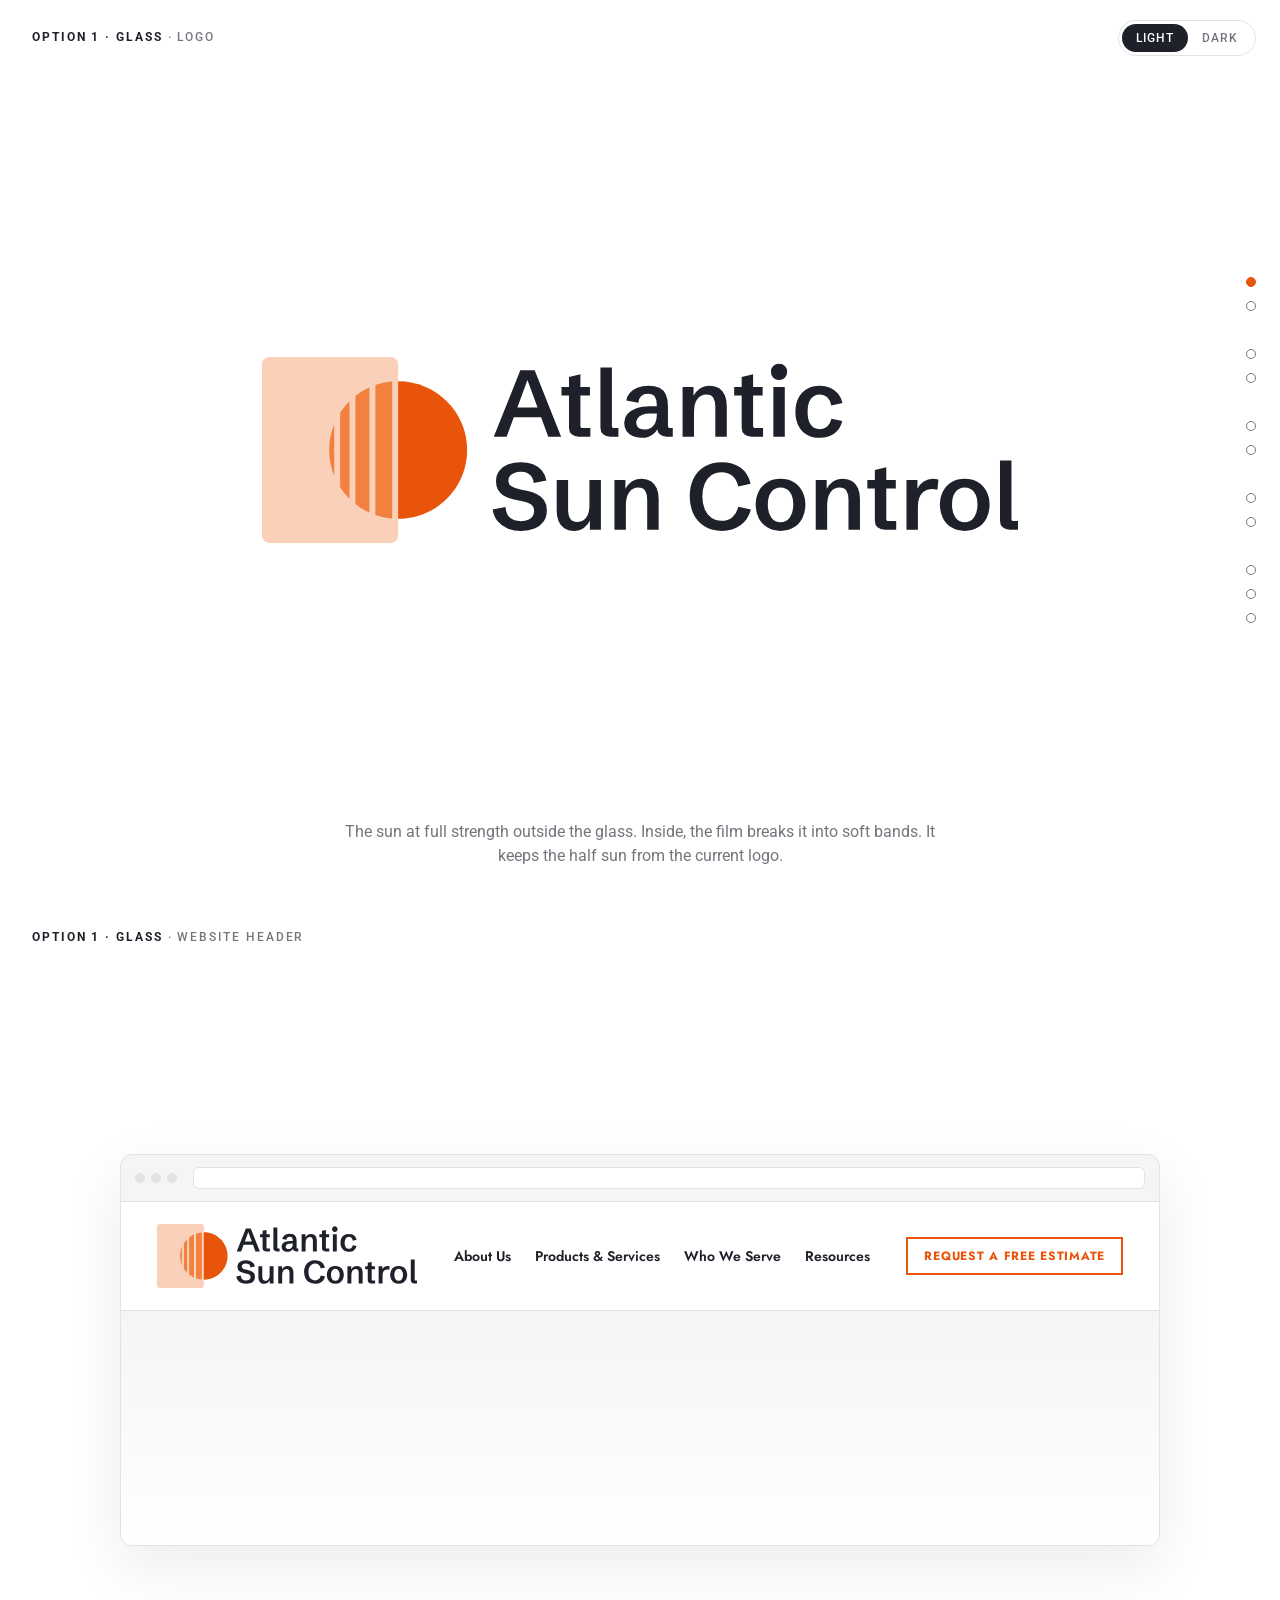
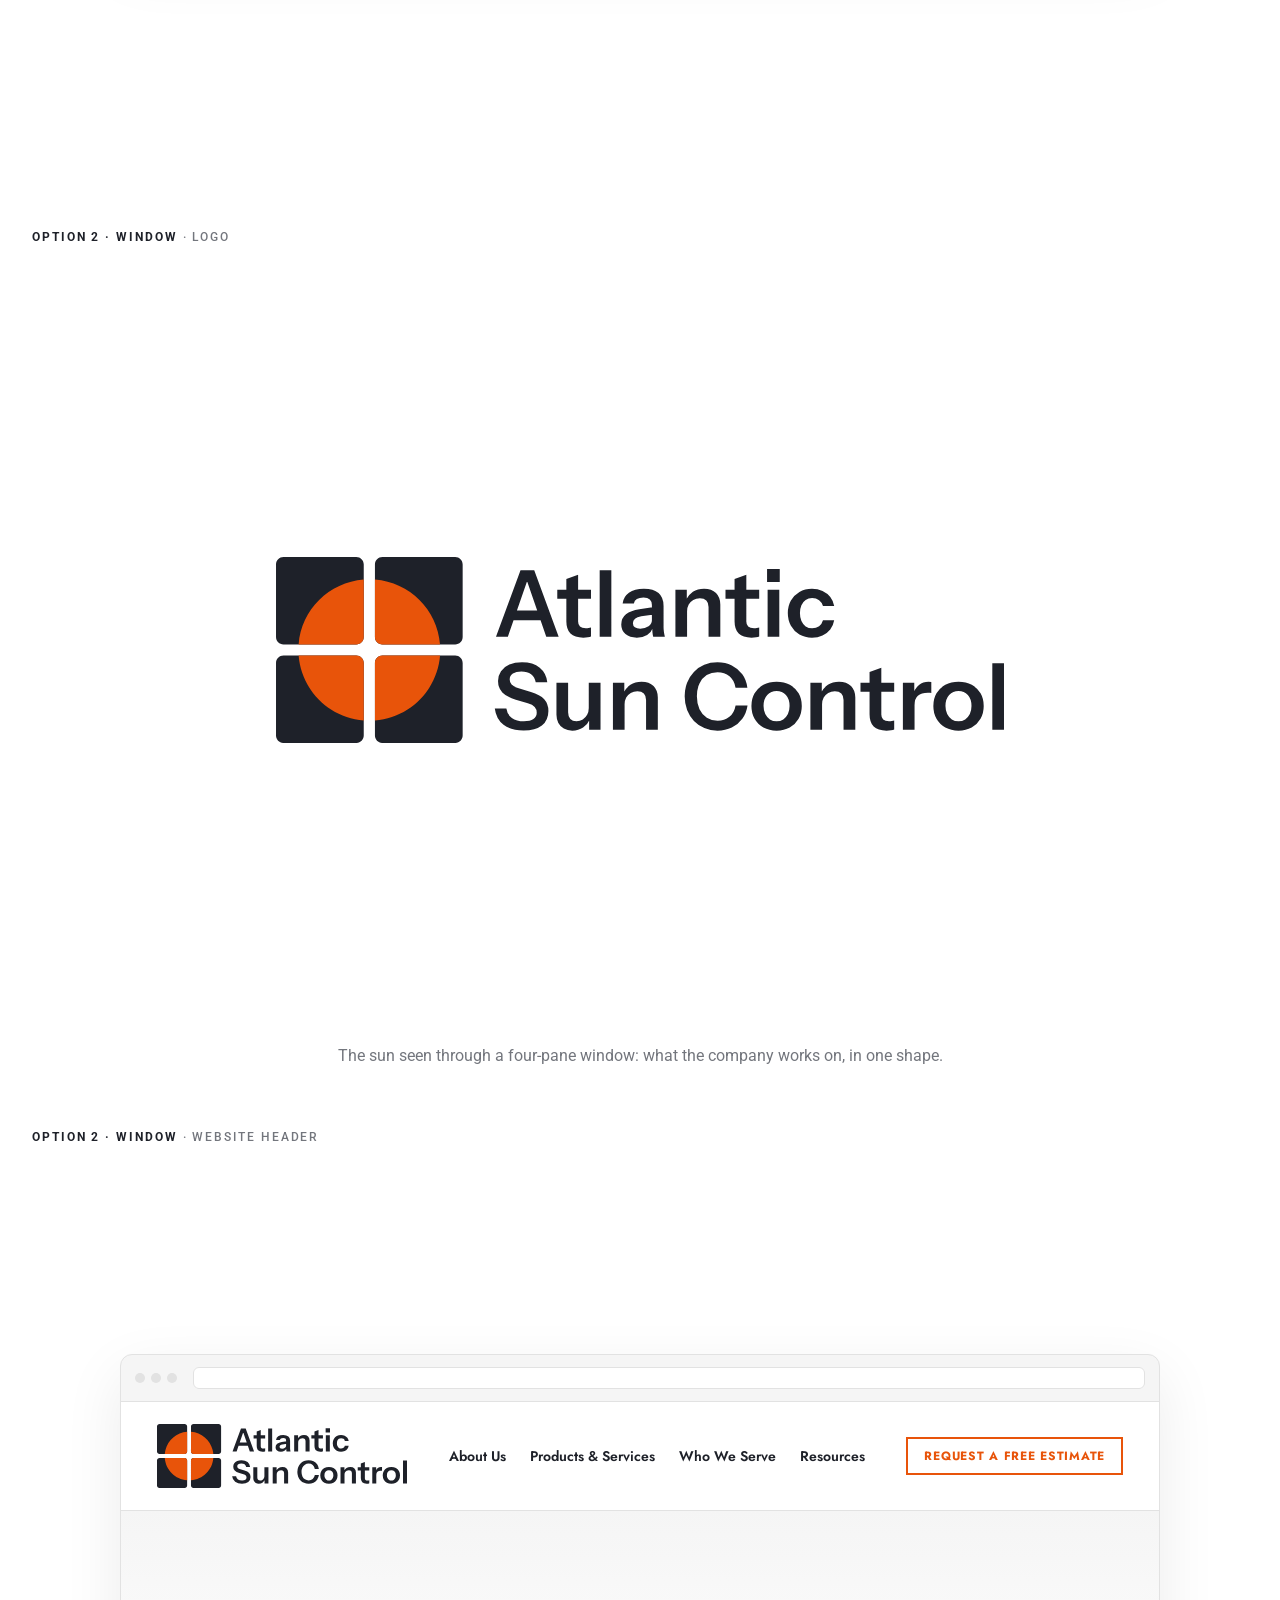
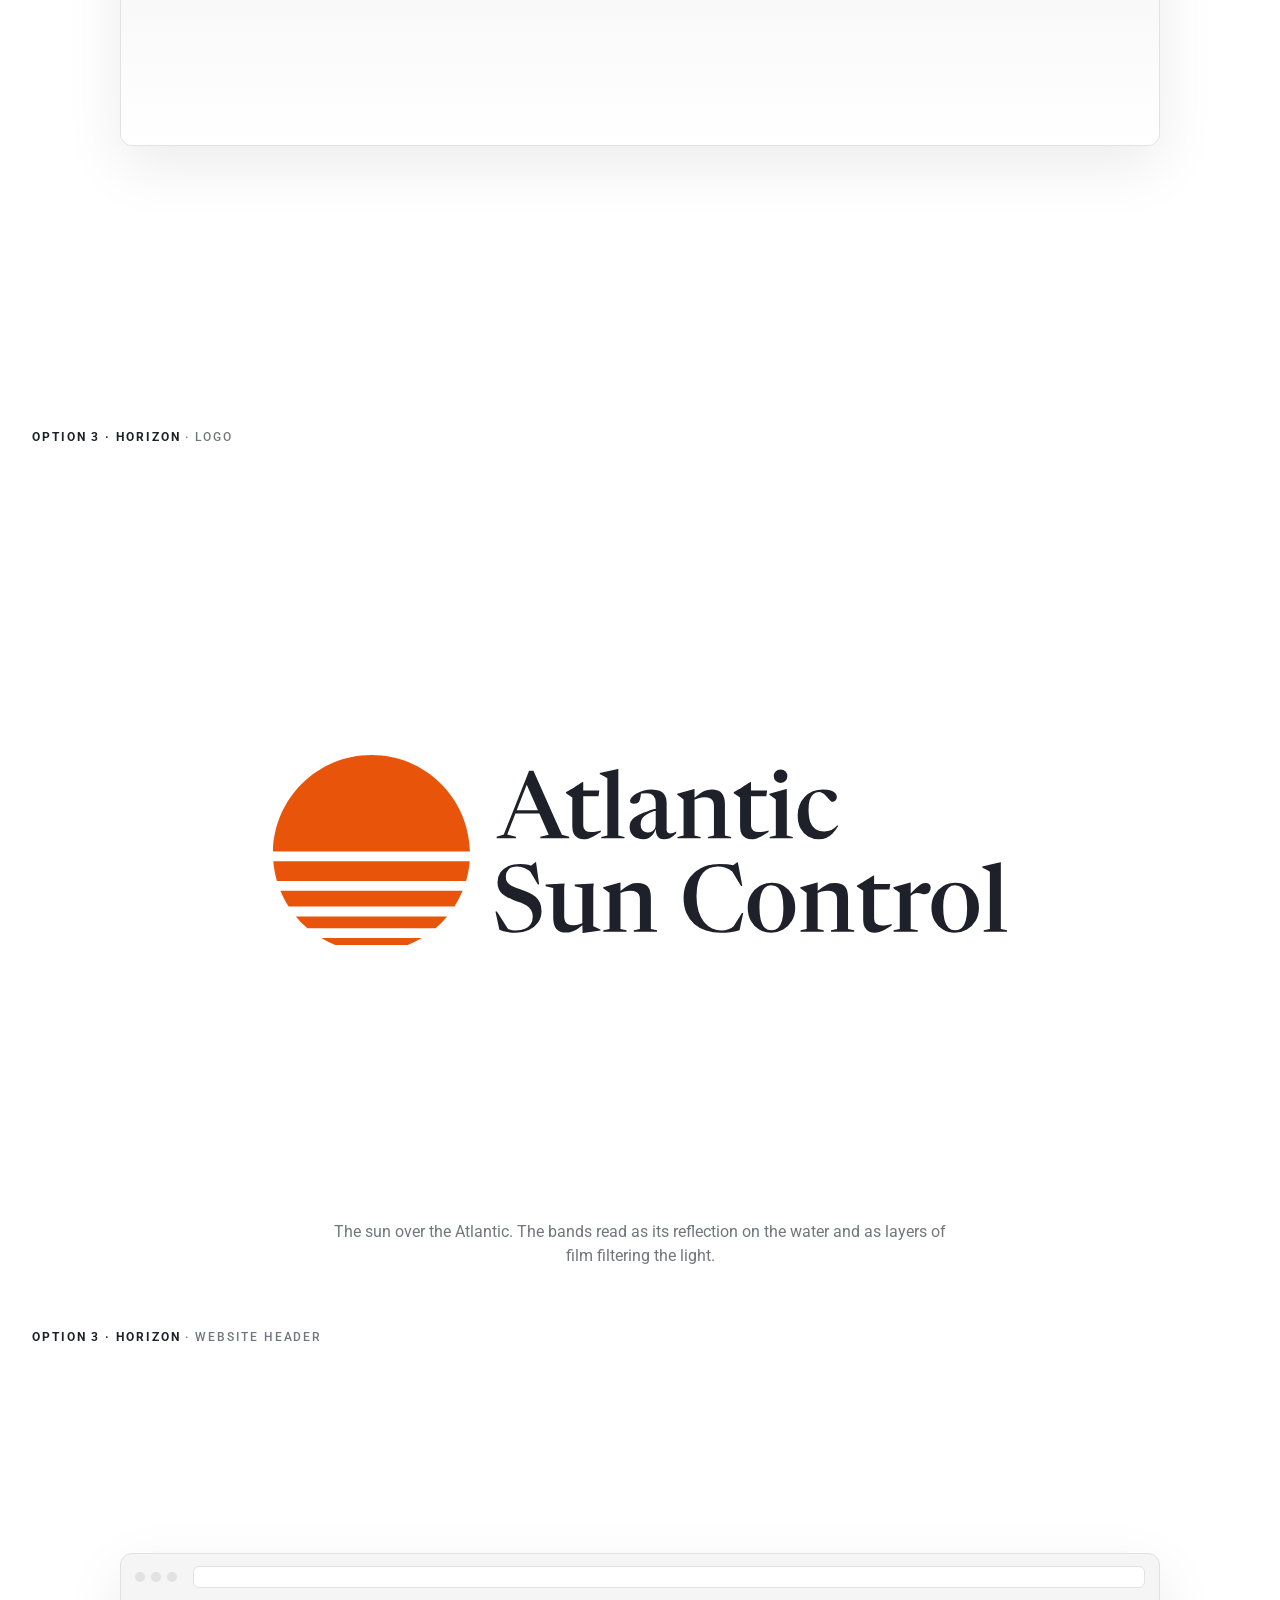
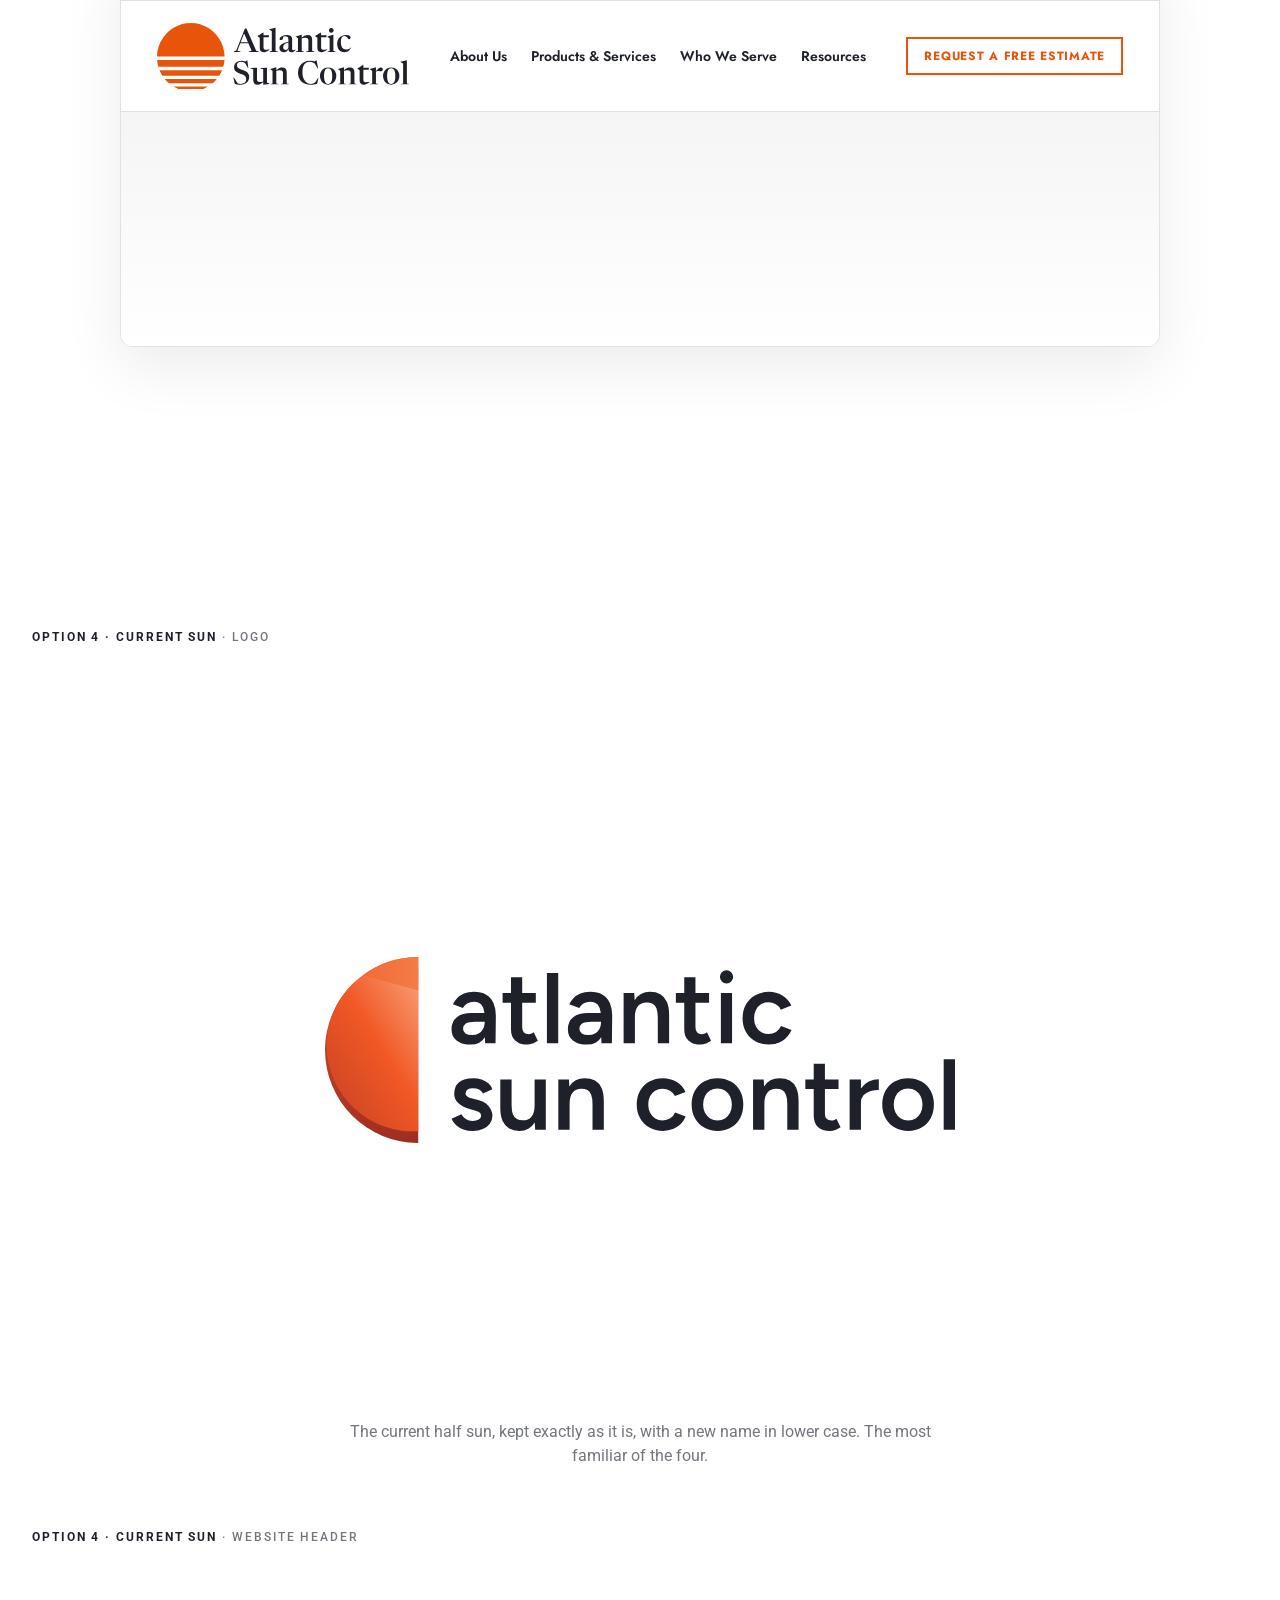
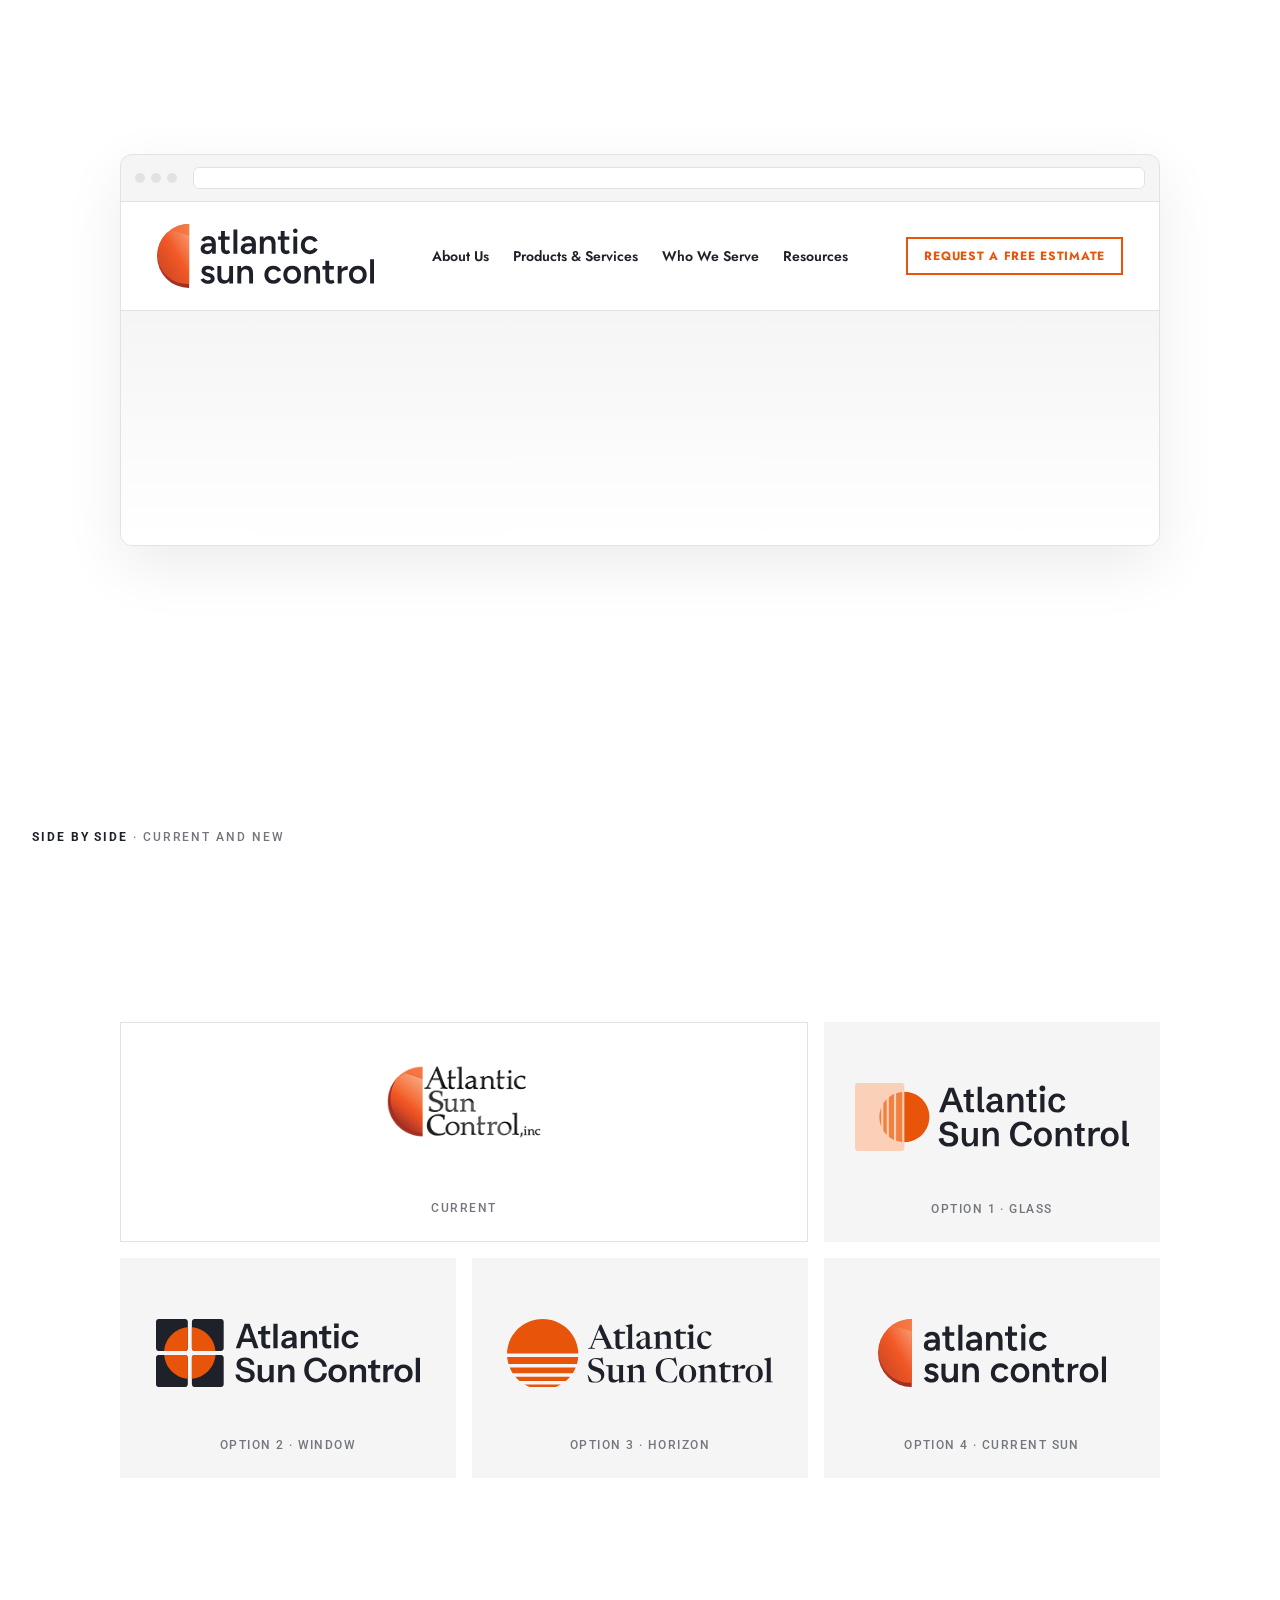
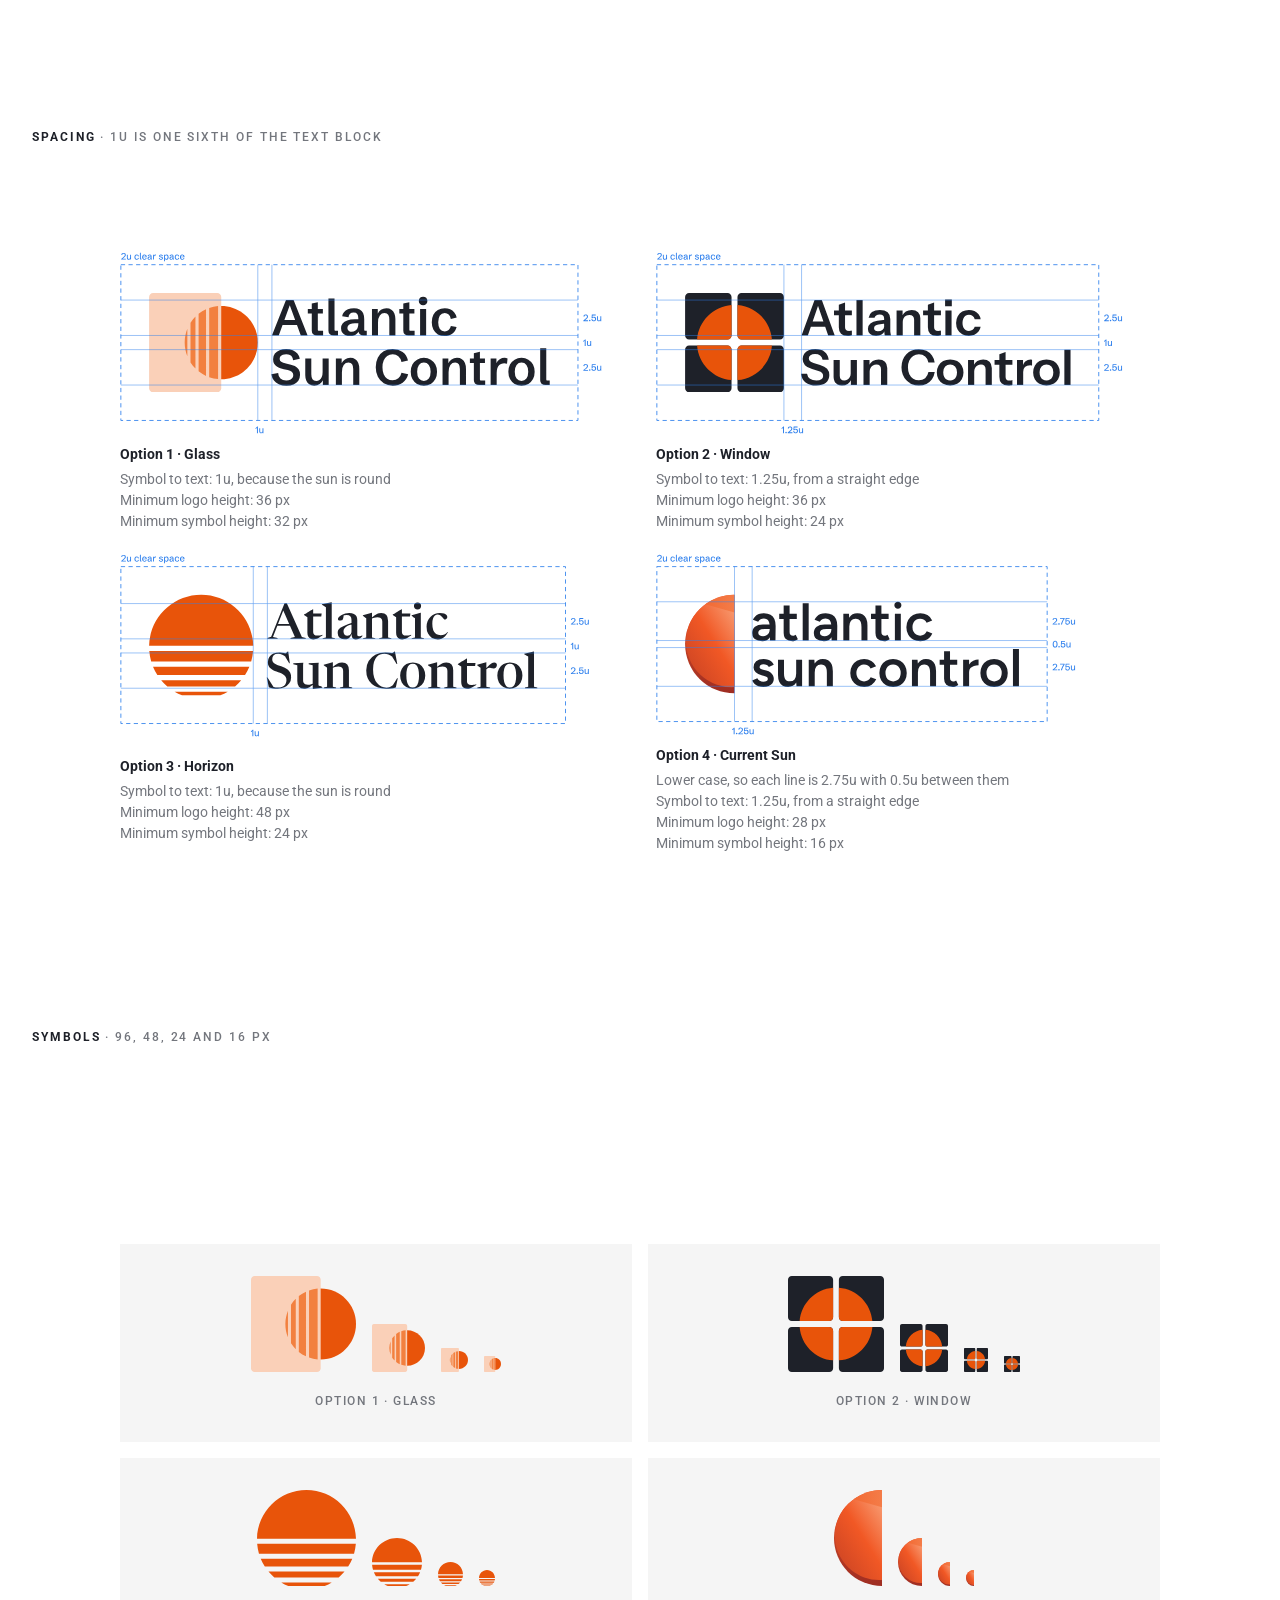
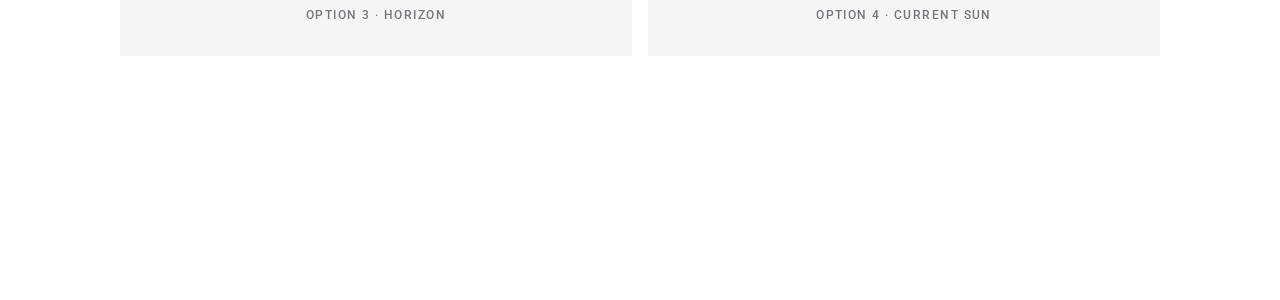
==== commit 8975cdc0: "Logo proposal: remove the research section" ====
--- a/logo/index.html
+++ b/logo/index.html
@@ -5,12 +5,12 @@
 <meta name="viewport" content="width=device-width,initial-scale=1">
 <title>ASC Logo Proposal</title>
 <meta name="robots" content="noindex">
-<link rel="icon" href="option-1-glass/svg/asc-symbol-option-1-glass-light.svg?v=20">
+<link rel="icon" href="option-1-glass/svg/asc-symbol-option-1-glass-light.svg?v=21">
 <link rel="preconnect" href="https://fonts.googleapis.com">
 <link rel="preconnect" href="https://fonts.gstatic.com" crossorigin>
 <link rel="stylesheet" href="https://fonts.googleapis.com/css2?family=Jost:wght@600;700&family=Roboto:wght@400;500;700&display=swap">
-<link rel="stylesheet" href="assets/logo.css?v=20">
-<script src="assets/logo.js?v=20" defer></script>
+<link rel="stylesheet" href="assets/logo.css?v=21">
+<script src="assets/logo.js?v=21" defer></script>
 </head>
 <body>
 <div class="toggle" role="group" aria-label="Background">
@@ -34,14 +34,13 @@
   <a href="#compare" aria-label="Current logo and the four options"></a>
   <a href="#spacing" aria-label="Spacing and minimum sizes"></a>
   <a href="#small" aria-label="Symbols at small sizes"></a>
-  <a href="#why" aria-label="Why this direction"></a>
 </nav>
 
 <main>
   <section class="screen" id="o1-logo">
     <p class="label"><b>Option 1 · Glass</b> · Logo</p>
-    <img class="w-1 on-light" src="option-1-glass/svg/asc-logo-option-1-glass-light.svg?v=20" alt="Option 1 logo: Atlantic Sun Control with a sun that turns into soft bands behind a pane of glass">
-<img class="w-1 on-dark" src="option-1-glass/svg/asc-logo-option-1-glass-dark.svg?v=20" alt="Option 1 logo: Atlantic Sun Control with a sun that turns into soft bands behind a pane of glass">
+    <img class="w-1 on-light" src="option-1-glass/svg/asc-logo-option-1-glass-light.svg?v=21" alt="Option 1 logo: Atlantic Sun Control with a sun that turns into soft bands behind a pane of glass">
+<img class="w-1 on-dark" src="option-1-glass/svg/asc-logo-option-1-glass-dark.svg?v=21" alt="Option 1 logo: Atlantic Sun Control with a sun that turns into soft bands behind a pane of glass">
     <p class="idea">The sun at full strength outside the glass. Inside, the film breaks it into soft bands. It keeps the half sun from the current logo.</p>
   </section>
 
@@ -50,8 +49,8 @@
     <div class="browser">
       <div class="browser-bar"><i></i><i></i><i></i><span></span></div>
       <div class="nav">
-        <img class="w-1 on-light" src="option-1-glass/svg/asc-logo-option-1-glass-light.svg?v=20" alt="Option 1 logo">
-<img class="w-1 on-dark" src="option-1-glass/svg/asc-logo-option-1-glass-dark.svg?v=20" alt="Option 1 logo">
+        <img class="w-1 on-light" src="option-1-glass/svg/asc-logo-option-1-glass-light.svg?v=21" alt="Option 1 logo">
+<img class="w-1 on-dark" src="option-1-glass/svg/asc-logo-option-1-glass-dark.svg?v=21" alt="Option 1 logo">
         <ul><li>About Us</li><li>Products &amp; Services</li><li>Who We Serve</li><li>Resources</li></ul>
         <span class="cta">Request a Free Estimate</span>
       </div>
@@ -61,8 +60,8 @@
 
   <section class="screen" id="o2-logo">
     <p class="label"><b>Option 2 · Window</b> · Logo</p>
-    <img class="w-2 on-light" src="option-2-window/svg/asc-logo-option-2-window-light.svg?v=20" alt="Option 2 logo: Atlantic Sun Control with a sun seen through a four-pane window">
-<img class="w-2 on-dark" src="option-2-window/svg/asc-logo-option-2-window-dark.svg?v=20" alt="Option 2 logo: Atlantic Sun Control with a sun seen through a four-pane window">
+    <img class="w-2 on-light" src="option-2-window/svg/asc-logo-option-2-window-light.svg?v=21" alt="Option 2 logo: Atlantic Sun Control with a sun seen through a four-pane window">
+<img class="w-2 on-dark" src="option-2-window/svg/asc-logo-option-2-window-dark.svg?v=21" alt="Option 2 logo: Atlantic Sun Control with a sun seen through a four-pane window">
     <p class="idea">The sun seen through a four-pane window: what the company works on, in one shape.</p>
   </section>
 
@@ -71,8 +70,8 @@
     <div class="browser">
       <div class="browser-bar"><i></i><i></i><i></i><span></span></div>
       <div class="nav">
-        <img class="w-2 on-light" src="option-2-window/svg/asc-logo-option-2-window-light.svg?v=20" alt="Option 2 logo">
-<img class="w-2 on-dark" src="option-2-window/svg/asc-logo-option-2-window-dark.svg?v=20" alt="Option 2 logo">
+        <img class="w-2 on-light" src="option-2-window/svg/asc-logo-option-2-window-light.svg?v=21" alt="Option 2 logo">
+<img class="w-2 on-dark" src="option-2-window/svg/asc-logo-option-2-window-dark.svg?v=21" alt="Option 2 logo">
         <ul><li>About Us</li><li>Products &amp; Services</li><li>Who We Serve</li><li>Resources</li></ul>
         <span class="cta">Request a Free Estimate</span>
       </div>
@@ -82,8 +81,8 @@
 
   <section class="screen" id="o3-logo">
     <p class="label"><b>Option 3 · Horizon</b> · Logo</p>
-    <img class="w-3 on-light" src="option-3-horizon/svg/asc-logo-option-3-horizon-light.svg?v=20" alt="Option 3 logo: Atlantic Sun Control with a sun over water in bands that thin out">
-<img class="w-3 on-dark" src="option-3-horizon/svg/asc-logo-option-3-horizon-dark.svg?v=20" alt="Option 3 logo: Atlantic Sun Control with a sun over water in bands that thin out">
+    <img class="w-3 on-light" src="option-3-horizon/svg/asc-logo-option-3-horizon-light.svg?v=21" alt="Option 3 logo: Atlantic Sun Control with a sun over water in bands that thin out">
+<img class="w-3 on-dark" src="option-3-horizon/svg/asc-logo-option-3-horizon-dark.svg?v=21" alt="Option 3 logo: Atlantic Sun Control with a sun over water in bands that thin out">
     <p class="idea">The sun over the Atlantic. The bands read as its reflection on the water and as layers of film filtering the light.</p>
   </section>
 
@@ -92,8 +91,8 @@
     <div class="browser">
       <div class="browser-bar"><i></i><i></i><i></i><span></span></div>
       <div class="nav">
-        <img class="w-3 on-light" src="option-3-horizon/svg/asc-logo-option-3-horizon-light.svg?v=20" alt="Option 3 logo">
-<img class="w-3 on-dark" src="option-3-horizon/svg/asc-logo-option-3-horizon-dark.svg?v=20" alt="Option 3 logo">
+        <img class="w-3 on-light" src="option-3-horizon/svg/asc-logo-option-3-horizon-light.svg?v=21" alt="Option 3 logo">
+<img class="w-3 on-dark" src="option-3-horizon/svg/asc-logo-option-3-horizon-dark.svg?v=21" alt="Option 3 logo">
         <ul><li>About Us</li><li>Products &amp; Services</li><li>Who We Serve</li><li>Resources</li></ul>
         <span class="cta">Request a Free Estimate</span>
       </div>
@@ -103,8 +102,8 @@
 
   <section class="screen" id="o4-logo">
     <p class="label"><b>Option 4 · Current Sun</b> · Logo</p>
-    <img class="w-4 on-light" src="option-4-current-sun/svg/asc-logo-option-4-current-sun-light.svg?v=20" alt="Option 4 logo: atlantic sun control in lower case beside the current half sun">
-    <img class="w-4 on-dark" src="option-4-current-sun/svg/asc-logo-option-4-current-sun-dark.svg?v=20" alt="Option 4 logo: atlantic sun control in lower case beside the current half sun">
+    <img class="w-4 on-light" src="option-4-current-sun/svg/asc-logo-option-4-current-sun-light.svg?v=21" alt="Option 4 logo: atlantic sun control in lower case beside the current half sun">
+    <img class="w-4 on-dark" src="option-4-current-sun/svg/asc-logo-option-4-current-sun-dark.svg?v=21" alt="Option 4 logo: atlantic sun control in lower case beside the current half sun">
     <p class="idea">The current half sun, kept exactly as it is, with a new name in lower case. The most familiar of the four.</p>
   </section>
 
@@ -113,8 +112,8 @@
     <div class="browser">
       <div class="browser-bar"><i></i><i></i><i></i><span></span></div>
       <div class="nav">
-        <img class="w-4 on-light" src="option-4-current-sun/svg/asc-logo-option-4-current-sun-light.svg?v=20" alt="Option 4 logo">
-<img class="w-4 on-dark" src="option-4-current-sun/svg/asc-logo-option-4-current-sun-dark.svg?v=20" alt="Option 4 logo">
+        <img class="w-4 on-light" src="option-4-current-sun/svg/asc-logo-option-4-current-sun-light.svg?v=21" alt="Option 4 logo">
+<img class="w-4 on-dark" src="option-4-current-sun/svg/asc-logo-option-4-current-sun-dark.svg?v=21" alt="Option 4 logo">
         <ul><li>About Us</li><li>Products &amp; Services</li><li>Who We Serve</li><li>Resources</li></ul>
         <span class="cta">Request a Free Estimate</span>
       </div>
@@ -130,23 +129,23 @@
         <figcaption>Current</figcaption>
       </figure>
       <figure>
-        <img class="w-1 on-light" src="option-1-glass/svg/asc-logo-option-1-glass-light.svg?v=20" alt="Option 1 logo">
-<img class="w-1 on-dark" src="option-1-glass/svg/asc-logo-option-1-glass-dark.svg?v=20" alt="Option 1 logo">
+        <img class="w-1 on-light" src="option-1-glass/svg/asc-logo-option-1-glass-light.svg?v=21" alt="Option 1 logo">
+<img class="w-1 on-dark" src="option-1-glass/svg/asc-logo-option-1-glass-dark.svg?v=21" alt="Option 1 logo">
         <figcaption>Option 1 · Glass</figcaption>
       </figure>
       <figure>
-        <img class="w-2 on-light" src="option-2-window/svg/asc-logo-option-2-window-light.svg?v=20" alt="Option 2 logo">
-<img class="w-2 on-dark" src="option-2-window/svg/asc-logo-option-2-window-dark.svg?v=20" alt="Option 2 logo">
+        <img class="w-2 on-light" src="option-2-window/svg/asc-logo-option-2-window-light.svg?v=21" alt="Option 2 logo">
+<img class="w-2 on-dark" src="option-2-window/svg/asc-logo-option-2-window-dark.svg?v=21" alt="Option 2 logo">
         <figcaption>Option 2 · Window</figcaption>
       </figure>
       <figure>
-        <img class="w-3 on-light" src="option-3-horizon/svg/asc-logo-option-3-horizon-light.svg?v=20" alt="Option 3 logo">
-<img class="w-3 on-dark" src="option-3-horizon/svg/asc-logo-option-3-horizon-dark.svg?v=20" alt="Option 3 logo">
+        <img class="w-3 on-light" src="option-3-horizon/svg/asc-logo-option-3-horizon-light.svg?v=21" alt="Option 3 logo">
+<img class="w-3 on-dark" src="option-3-horizon/svg/asc-logo-option-3-horizon-dark.svg?v=21" alt="Option 3 logo">
         <figcaption>Option 3 · Horizon</figcaption>
       </figure>
       <figure>
-        <img class="w-4 on-light" src="option-4-current-sun/svg/asc-logo-option-4-current-sun-light.svg?v=20" alt="Option 4 logo">
-<img class="w-4 on-dark" src="option-4-current-sun/svg/asc-logo-option-4-current-sun-dark.svg?v=20" alt="Option 4 logo">
+        <img class="w-4 on-light" src="option-4-current-sun/svg/asc-logo-option-4-current-sun-light.svg?v=21" alt="Option 4 logo">
+<img class="w-4 on-dark" src="option-4-current-sun/svg/asc-logo-option-4-current-sun-dark.svg?v=21" alt="Option 4 logo">
         <figcaption>Option 4 · Current Sun</figcaption>
       </figure>
     </div>
@@ -156,23 +155,23 @@
     <p class="label"><b>Spacing</b> · 1u is one sixth of the text block</p>
     <div class="spacing">
       <figure>
-        <img class="on-light" src="construction/construction-option-1-glass-light.svg?v=20" alt="Option 1 logo with its spacing grid and clear space">
-        <img class="on-dark" src="construction/construction-option-1-glass-dark.svg?v=20" alt="Option 1 logo with its spacing grid and clear space">
+        <img class="on-light" src="construction/construction-option-1-glass-light.svg?v=21" alt="Option 1 logo with its spacing grid and clear space">
+        <img class="on-dark" src="construction/construction-option-1-glass-dark.svg?v=21" alt="Option 1 logo with its spacing grid and clear space">
         <figcaption><b>Option 1 · Glass</b>Symbol to text: 1u, because the sun is round<br>Minimum logo height: 36 px<br>Minimum symbol height: 32 px</figcaption>
       </figure>
       <figure>
-        <img class="on-light" src="construction/construction-option-2-window-light.svg?v=20" alt="Option 2 logo with its spacing grid and clear space">
-        <img class="on-dark" src="construction/construction-option-2-window-dark.svg?v=20" alt="Option 2 logo with its spacing grid and clear space">
+        <img class="on-light" src="construction/construction-option-2-window-light.svg?v=21" alt="Option 2 logo with its spacing grid and clear space">
+        <img class="on-dark" src="construction/construction-option-2-window-dark.svg?v=21" alt="Option 2 logo with its spacing grid and clear space">
         <figcaption><b>Option 2 · Window</b>Symbol to text: 1.25u, from a straight edge<br>Minimum logo height: 36 px<br>Minimum symbol height: 24 px</figcaption>
       </figure>
       <figure>
-        <img class="on-light" src="construction/construction-option-3-horizon-light.svg?v=20" alt="Option 3 logo with its spacing grid and clear space">
-        <img class="on-dark" src="construction/construction-option-3-horizon-dark.svg?v=20" alt="Option 3 logo with its spacing grid and clear space">
+        <img class="on-light" src="construction/construction-option-3-horizon-light.svg?v=21" alt="Option 3 logo with its spacing grid and clear space">
+        <img class="on-dark" src="construction/construction-option-3-horizon-dark.svg?v=21" alt="Option 3 logo with its spacing grid and clear space">
         <figcaption><b>Option 3 · Horizon</b>Symbol to text: 1u, because the sun is round<br>Minimum logo height: 48 px<br>Minimum symbol height: 24 px</figcaption>
       </figure>
       <figure>
-        <img class="on-light" src="construction/construction-option-4-current-sun-light.svg?v=20" alt="Option 4 logo with its spacing grid and clear space">
-        <img class="on-dark" src="construction/construction-option-4-current-sun-dark.svg?v=20" alt="Option 4 logo with its spacing grid and clear space">
+        <img class="on-light" src="construction/construction-option-4-current-sun-light.svg?v=21" alt="Option 4 logo with its spacing grid and clear space">
+        <img class="on-dark" src="construction/construction-option-4-current-sun-dark.svg?v=21" alt="Option 4 logo with its spacing grid and clear space">
         <figcaption><b>Option 4 · Current Sun</b>Lower case, so each line is 2.75u with 0.5u between them<br>Symbol to text: 1.25u, from a straight edge<br>Minimum logo height: 28 px<br>Minimum symbol height: 16 px</figcaption>
       </figure>
     </div>
@@ -182,67 +181,41 @@
     <p class="label"><b>Symbols</b> · 96, 48, 24 and 16 px</p>
     <div class="small">
       <figure>
-        <div class="sizes"><img class="s-l on-light" src="option-1-glass/svg/asc-symbol-option-1-glass-light.svg?v=20" alt="">
-<img class="s-l on-dark" src="option-1-glass/svg/asc-symbol-option-1-glass-dark.svg?v=20" alt=""><img class="s-m on-light" src="option-1-glass/svg/asc-symbol-option-1-glass-light.svg?v=20" alt="">
-<img class="s-m on-dark" src="option-1-glass/svg/asc-symbol-option-1-glass-dark.svg?v=20" alt=""><img class="s-s on-light" src="option-1-glass/svg/asc-symbol-option-1-glass-light.svg?v=20" alt="">
-<img class="s-s on-dark" src="option-1-glass/svg/asc-symbol-option-1-glass-dark.svg?v=20" alt=""><img class="s-xs on-light" src="option-1-glass/svg/asc-symbol-option-1-glass-light.svg?v=20" alt="">
-<img class="s-xs on-dark" src="option-1-glass/svg/asc-symbol-option-1-glass-dark.svg?v=20" alt=""></div>
+        <div class="sizes"><img class="s-l on-light" src="option-1-glass/svg/asc-symbol-option-1-glass-light.svg?v=21" alt="">
+<img class="s-l on-dark" src="option-1-glass/svg/asc-symbol-option-1-glass-dark.svg?v=21" alt=""><img class="s-m on-light" src="option-1-glass/svg/asc-symbol-option-1-glass-light.svg?v=21" alt="">
+<img class="s-m on-dark" src="option-1-glass/svg/asc-symbol-option-1-glass-dark.svg?v=21" alt=""><img class="s-s on-light" src="option-1-glass/svg/asc-symbol-option-1-glass-light.svg?v=21" alt="">
+<img class="s-s on-dark" src="option-1-glass/svg/asc-symbol-option-1-glass-dark.svg?v=21" alt=""><img class="s-xs on-light" src="option-1-glass/svg/asc-symbol-option-1-glass-light.svg?v=21" alt="">
+<img class="s-xs on-dark" src="option-1-glass/svg/asc-symbol-option-1-glass-dark.svg?v=21" alt=""></div>
         <figcaption>Option 1 · Glass</figcaption>
       </figure>
       <figure>
-        <div class="sizes"><img class="s-l on-light" src="option-2-window/svg/asc-symbol-option-2-window-light.svg?v=20" alt="">
-<img class="s-l on-dark" src="option-2-window/svg/asc-symbol-option-2-window-dark.svg?v=20" alt=""><img class="s-m on-light" src="option-2-window/svg/asc-symbol-option-2-window-light.svg?v=20" alt="">
-<img class="s-m on-dark" src="option-2-window/svg/asc-symbol-option-2-window-dark.svg?v=20" alt=""><img class="s-s on-light" src="option-2-window/svg/asc-symbol-option-2-window-light.svg?v=20" alt="">
-<img class="s-s on-dark" src="option-2-window/svg/asc-symbol-option-2-window-dark.svg?v=20" alt=""><img class="s-xs on-light" src="option-2-window/svg/asc-symbol-option-2-window-light.svg?v=20" alt="">
-<img class="s-xs on-dark" src="option-2-window/svg/asc-symbol-option-2-window-dark.svg?v=20" alt=""></div>
+        <div class="sizes"><img class="s-l on-light" src="option-2-window/svg/asc-symbol-option-2-window-light.svg?v=21" alt="">
+<img class="s-l on-dark" src="option-2-window/svg/asc-symbol-option-2-window-dark.svg?v=21" alt=""><img class="s-m on-light" src="option-2-window/svg/asc-symbol-option-2-window-light.svg?v=21" alt="">
+<img class="s-m on-dark" src="option-2-window/svg/asc-symbol-option-2-window-dark.svg?v=21" alt=""><img class="s-s on-light" src="option-2-window/svg/asc-symbol-option-2-window-light.svg?v=21" alt="">
+<img class="s-s on-dark" src="option-2-window/svg/asc-symbol-option-2-window-dark.svg?v=21" alt=""><img class="s-xs on-light" src="option-2-window/svg/asc-symbol-option-2-window-light.svg?v=21" alt="">
+<img class="s-xs on-dark" src="option-2-window/svg/asc-symbol-option-2-window-dark.svg?v=21" alt=""></div>
         <figcaption>Option 2 · Window</figcaption>
       </figure>
       <figure>
-        <div class="sizes"><img class="s-l on-light" src="option-3-horizon/svg/asc-symbol-option-3-horizon-light.svg?v=20" alt="">
-<img class="s-l on-dark" src="option-3-horizon/svg/asc-symbol-option-3-horizon-dark.svg?v=20" alt=""><img class="s-m on-light" src="option-3-horizon/svg/asc-symbol-option-3-horizon-light.svg?v=20" alt="">
-<img class="s-m on-dark" src="option-3-horizon/svg/asc-symbol-option-3-horizon-dark.svg?v=20" alt=""><img class="s-s on-light" src="option-3-horizon/svg/asc-symbol-option-3-horizon-light.svg?v=20" alt="">
-<img class="s-s on-dark" src="option-3-horizon/svg/asc-symbol-option-3-horizon-dark.svg?v=20" alt=""><img class="s-xs on-light" src="option-3-horizon/svg/asc-symbol-option-3-horizon-light.svg?v=20" alt="">
-<img class="s-xs on-dark" src="option-3-horizon/svg/asc-symbol-option-3-horizon-dark.svg?v=20" alt=""></div>
+        <div class="sizes"><img class="s-l on-light" src="option-3-horizon/svg/asc-symbol-option-3-horizon-light.svg?v=21" alt="">
+<img class="s-l on-dark" src="option-3-horizon/svg/asc-symbol-option-3-horizon-dark.svg?v=21" alt=""><img class="s-m on-light" src="option-3-horizon/svg/asc-symbol-option-3-horizon-light.svg?v=21" alt="">
+<img class="s-m on-dark" src="option-3-horizon/svg/asc-symbol-option-3-horizon-dark.svg?v=21" alt=""><img class="s-s on-light" src="option-3-horizon/svg/asc-symbol-option-3-horizon-light.svg?v=21" alt="">
+<img class="s-s on-dark" src="option-3-horizon/svg/asc-symbol-option-3-horizon-dark.svg?v=21" alt=""><img class="s-xs on-light" src="option-3-horizon/svg/asc-symbol-option-3-horizon-light.svg?v=21" alt="">
+<img class="s-xs on-dark" src="option-3-horizon/svg/asc-symbol-option-3-horizon-dark.svg?v=21" alt=""></div>
         <figcaption>Option 3 · Horizon</figcaption>
       </figure>
       <figure>
-        <div class="sizes"><img class="s-l on-light" src="option-4-current-sun/svg/asc-symbol-option-4-current-sun-light.svg?v=20" alt="">
-<img class="s-l on-dark" src="option-4-current-sun/svg/asc-symbol-option-4-current-sun-dark.svg?v=20" alt="">
-<img class="s-m on-light" src="option-4-current-sun/svg/asc-symbol-option-4-current-sun-light.svg?v=20" alt="">
-<img class="s-m on-dark" src="option-4-current-sun/svg/asc-symbol-option-4-current-sun-dark.svg?v=20" alt="">
-<img class="s-s on-light" src="option-4-current-sun/svg/asc-symbol-option-4-current-sun-light.svg?v=20" alt="">
-<img class="s-s on-dark" src="option-4-current-sun/svg/asc-symbol-option-4-current-sun-dark.svg?v=20" alt="">
-<img class="s-xs on-light" src="option-4-current-sun/svg/asc-symbol-option-4-current-sun-light.svg?v=20" alt="">
-<img class="s-xs on-dark" src="option-4-current-sun/svg/asc-symbol-option-4-current-sun-dark.svg?v=20" alt="">
+        <div class="sizes"><img class="s-l on-light" src="option-4-current-sun/svg/asc-symbol-option-4-current-sun-light.svg?v=21" alt="">
+<img class="s-l on-dark" src="option-4-current-sun/svg/asc-symbol-option-4-current-sun-dark.svg?v=21" alt="">
+<img class="s-m on-light" src="option-4-current-sun/svg/asc-symbol-option-4-current-sun-light.svg?v=21" alt="">
+<img class="s-m on-dark" src="option-4-current-sun/svg/asc-symbol-option-4-current-sun-dark.svg?v=21" alt="">
+<img class="s-s on-light" src="option-4-current-sun/svg/asc-symbol-option-4-current-sun-light.svg?v=21" alt="">
+<img class="s-s on-dark" src="option-4-current-sun/svg/asc-symbol-option-4-current-sun-dark.svg?v=21" alt="">
+<img class="s-xs on-light" src="option-4-current-sun/svg/asc-symbol-option-4-current-sun-light.svg?v=21" alt="">
+<img class="s-xs on-dark" src="option-4-current-sun/svg/asc-symbol-option-4-current-sun-dark.svg?v=21" alt="">
 </div>
         <figcaption>Option 4 · Current Sun</figcaption>
       </figure>
-    </div>
-  </section>
-
-  <section class="screen" id="why">
-    <p class="label"><b>Why this direction</b> · Research</p>
-    <div class="why">
-      <article>
-        <h2>Flat first</h2>
-        <p>Flat logos reproduce cleanly at any size and look native on screens. Options 1 to 3 use solid colour only. Option 4 keeps the current gradient for continuity.</p>
-        <a href="https://www.superside.com/blog/logo-design-inspiration-examples">Superside</a>
-      </article>
-      <article>
-        <h2>Design small first</h2>
-        <p>A mark should be tested at favicon size before anything else. Option 4 holds at 16 px, Options 2 and 3 from 24 px and Option 1 from 32 px. Below that, they need a simplified version for favicons.</p>
-        <a href="https://www.superside.com/blog/logo-design-inspiration-examples">Superside</a>
-      </article>
-      <article>
-        <h2>Own the category</h2>
-        <p>LLumar, a major window film brand, already uses a semicircle with a sun. Options 1 to 3 use what is specific to ASC: glass, windows and the Atlantic. Option 4 keeps the semicircle for recognition.</p>
-        <a href="https://1000logos.net/llumar-logo/">1000 Logos</a>
-      </article>
-      <article>
-        <h2>Character in the type</h2>
-        <p>Serifs are returning and brands are moving away from generic sans serifs. Option 3 follows that, and it keeps a link to the serif in the current logo.</p>
-        <a href="https://www.creativebloq.com/design/fonts-typography/breaking-rules-and-bringing-joy-top-typography-trends-for-2026">Creative Bloq</a>
-      </article>
     </div>
   </section>
 </main>
--- a/logo/assets/logo.css
+++ b/logo/assets/logo.css
@@ -67,13 +67,6 @@
 .s-s { height: 24px; }
 .s-xs { height: 16px; }
 
-/* Research */
-.why { display: grid; grid-template-columns: repeat(2, minmax(0, 1fr)); gap: 16px; width: min(1040px, 100%); }
-.why article { padding: 28px; background: var(--surface); }
-.why h2 { margin: 0 0 8px; font: 600 24px/1.2 'Jost', Arial, sans-serif; }
-.why p { margin: 0 0 12px; font-size: 16px; color: var(--muted); }
-.why a { font-size: 14px; font-weight: 500; color: var(--orange); }
-
 /* Light / dark toggle */
 .toggle { position: fixed; top: 20px; right: 24px; z-index: 10; display: flex; padding: 3px; background: var(--bg); border: 1px solid var(--line); border-radius: 999px; }
 .toggle button { padding: 8px 14px; font: 500 12px/1 'Roboto', Arial, sans-serif; letter-spacing: .08em; color: var(--muted); text-transform: uppercase; cursor: pointer; background: none; border: 0; border-radius: 999px; }
@@ -107,22 +100,18 @@
   .small figure { padding: 16px; gap: 12px; }
   .spacing figcaption { font-size: 13px; }
   .s-l { height: 64px; }
-  .why { grid-template-columns: minmax(0, 1fr); gap: 8px; }
-  .why article { padding: 16px; }
-  .why h2 { font-size: 20px; }
-  .why p { margin-bottom: 8px; font-size: 14px; }
 }
 
 /* Large displays: same layout, scaled up */
 @media (min-width: 2560px) {
   :root { --u: 1.2px; }
-  .browser, .compare, .spacing, .small, .why, .label, .toggle, .dots, .idea { zoom: 1.5; }
+  .browser, .compare, .spacing, .small, .label, .toggle, .dots, .idea { zoom: 1.5; }
 }
 @media (min-width: 3840px) {
   :root { --u: 1.8px; }
-  .browser, .compare, .spacing, .small, .why, .label, .toggle, .dots, .idea { zoom: 2.25; }
+  .browser, .compare, .spacing, .small, .label, .toggle, .dots, .idea { zoom: 2.25; }
 }
 @media (min-width: 5120px) {
   :root { --u: 2.4px; }
-  .browser, .compare, .spacing, .small, .why, .label, .toggle, .dots, .idea { zoom: 3; }
+  .browser, .compare, .spacing, .small, .label, .toggle, .dots, .idea { zoom: 3; }
 }
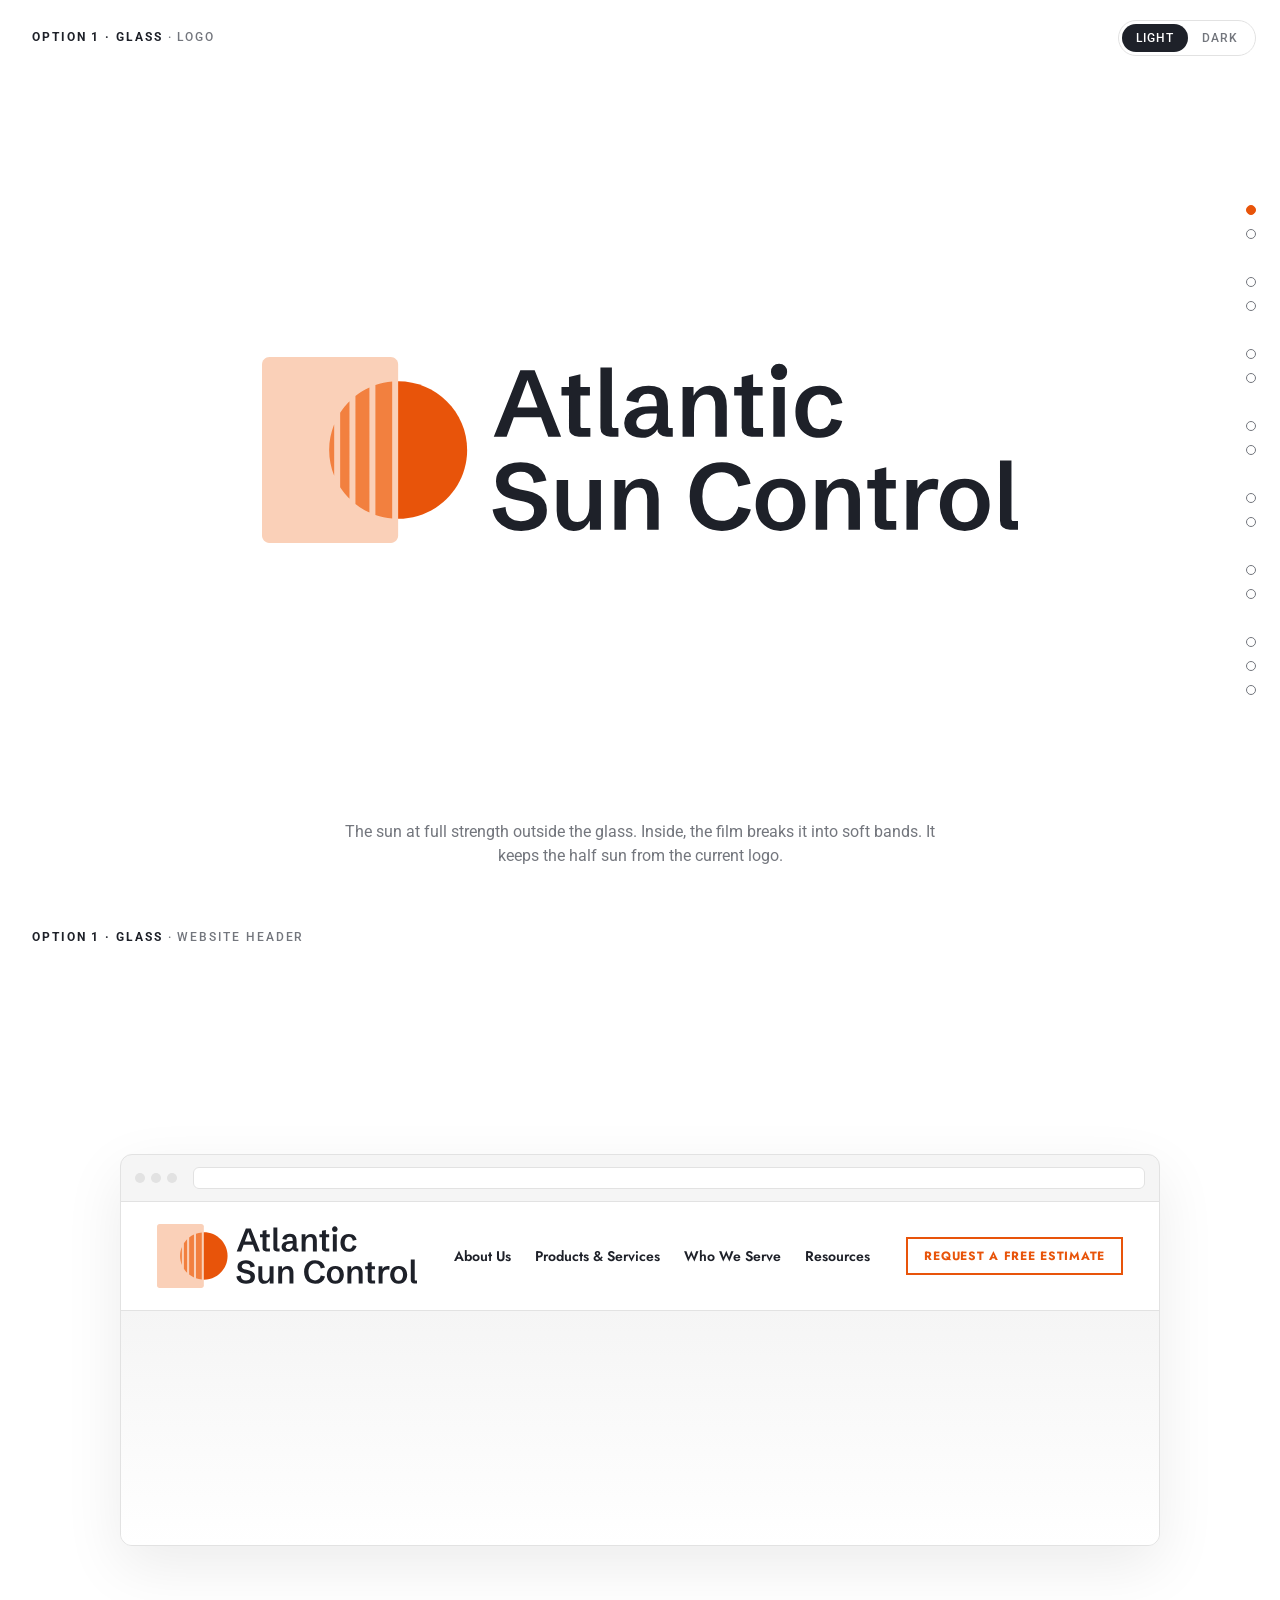
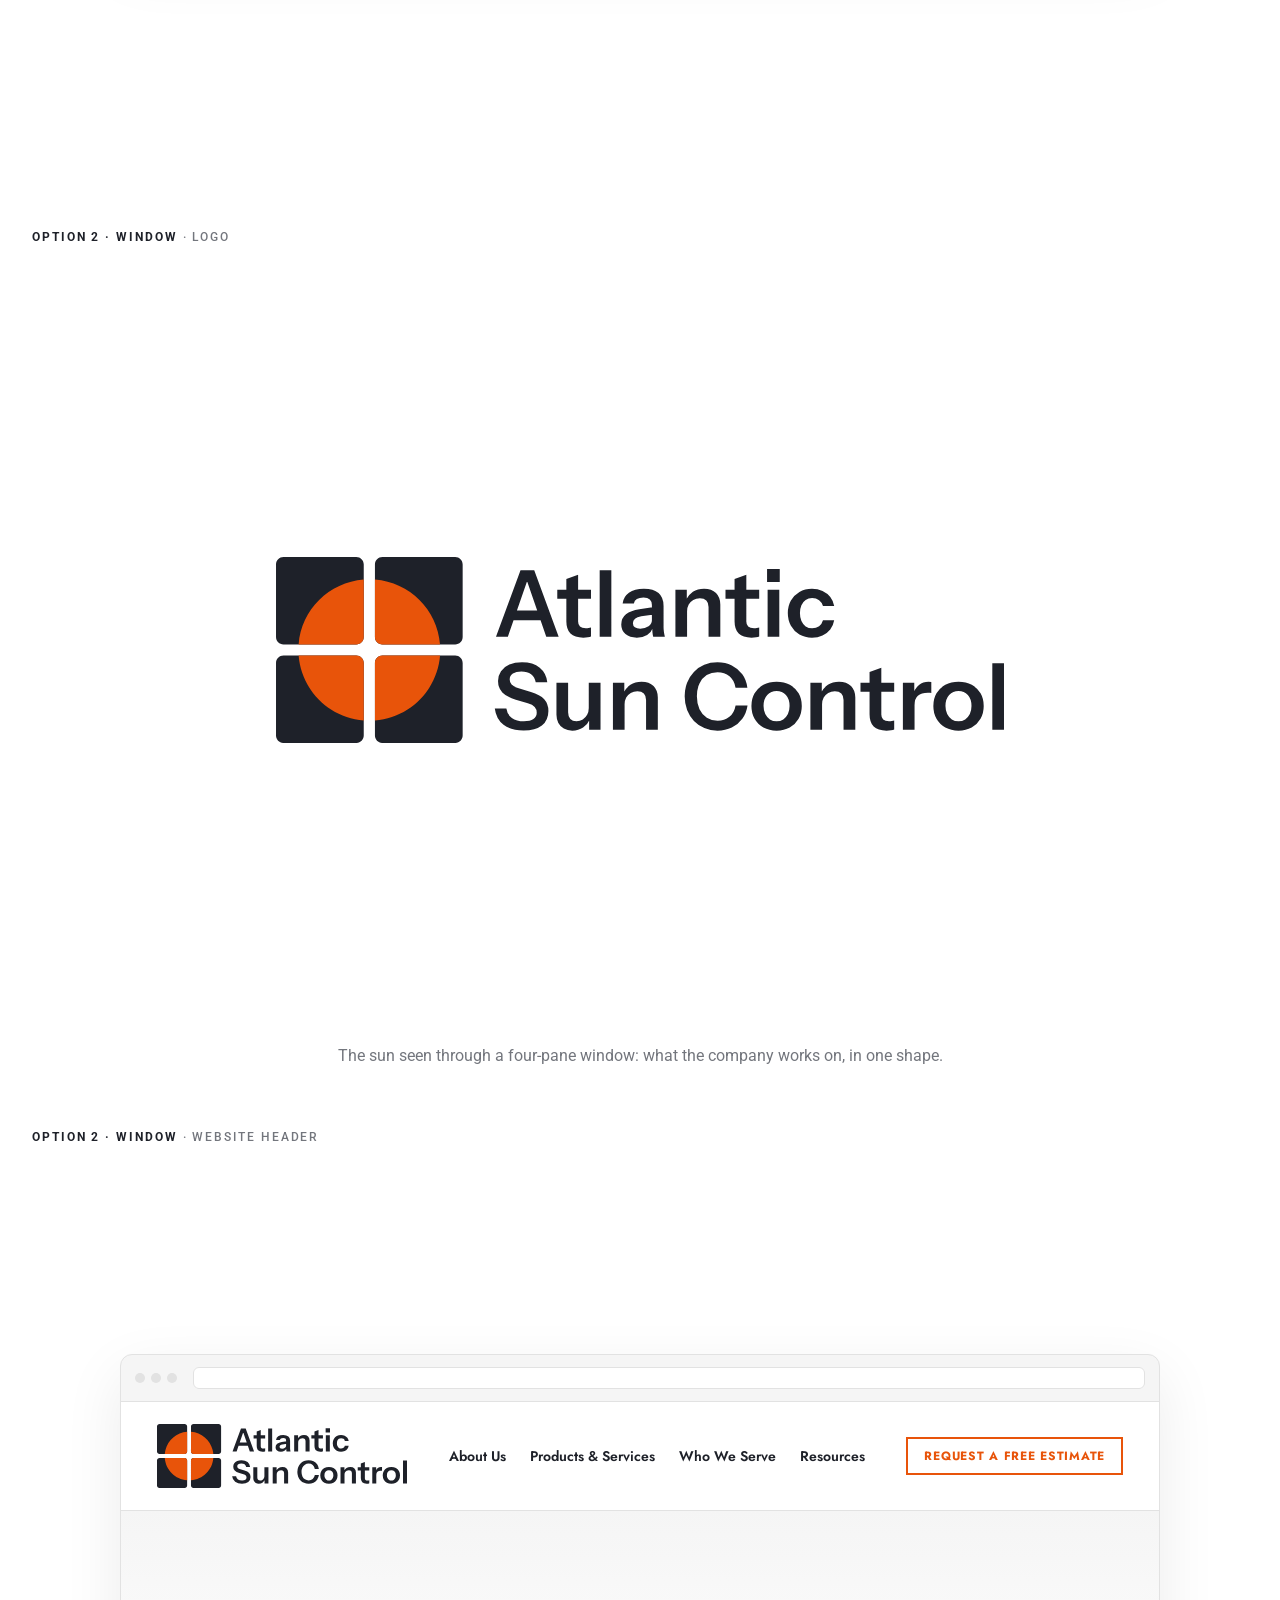
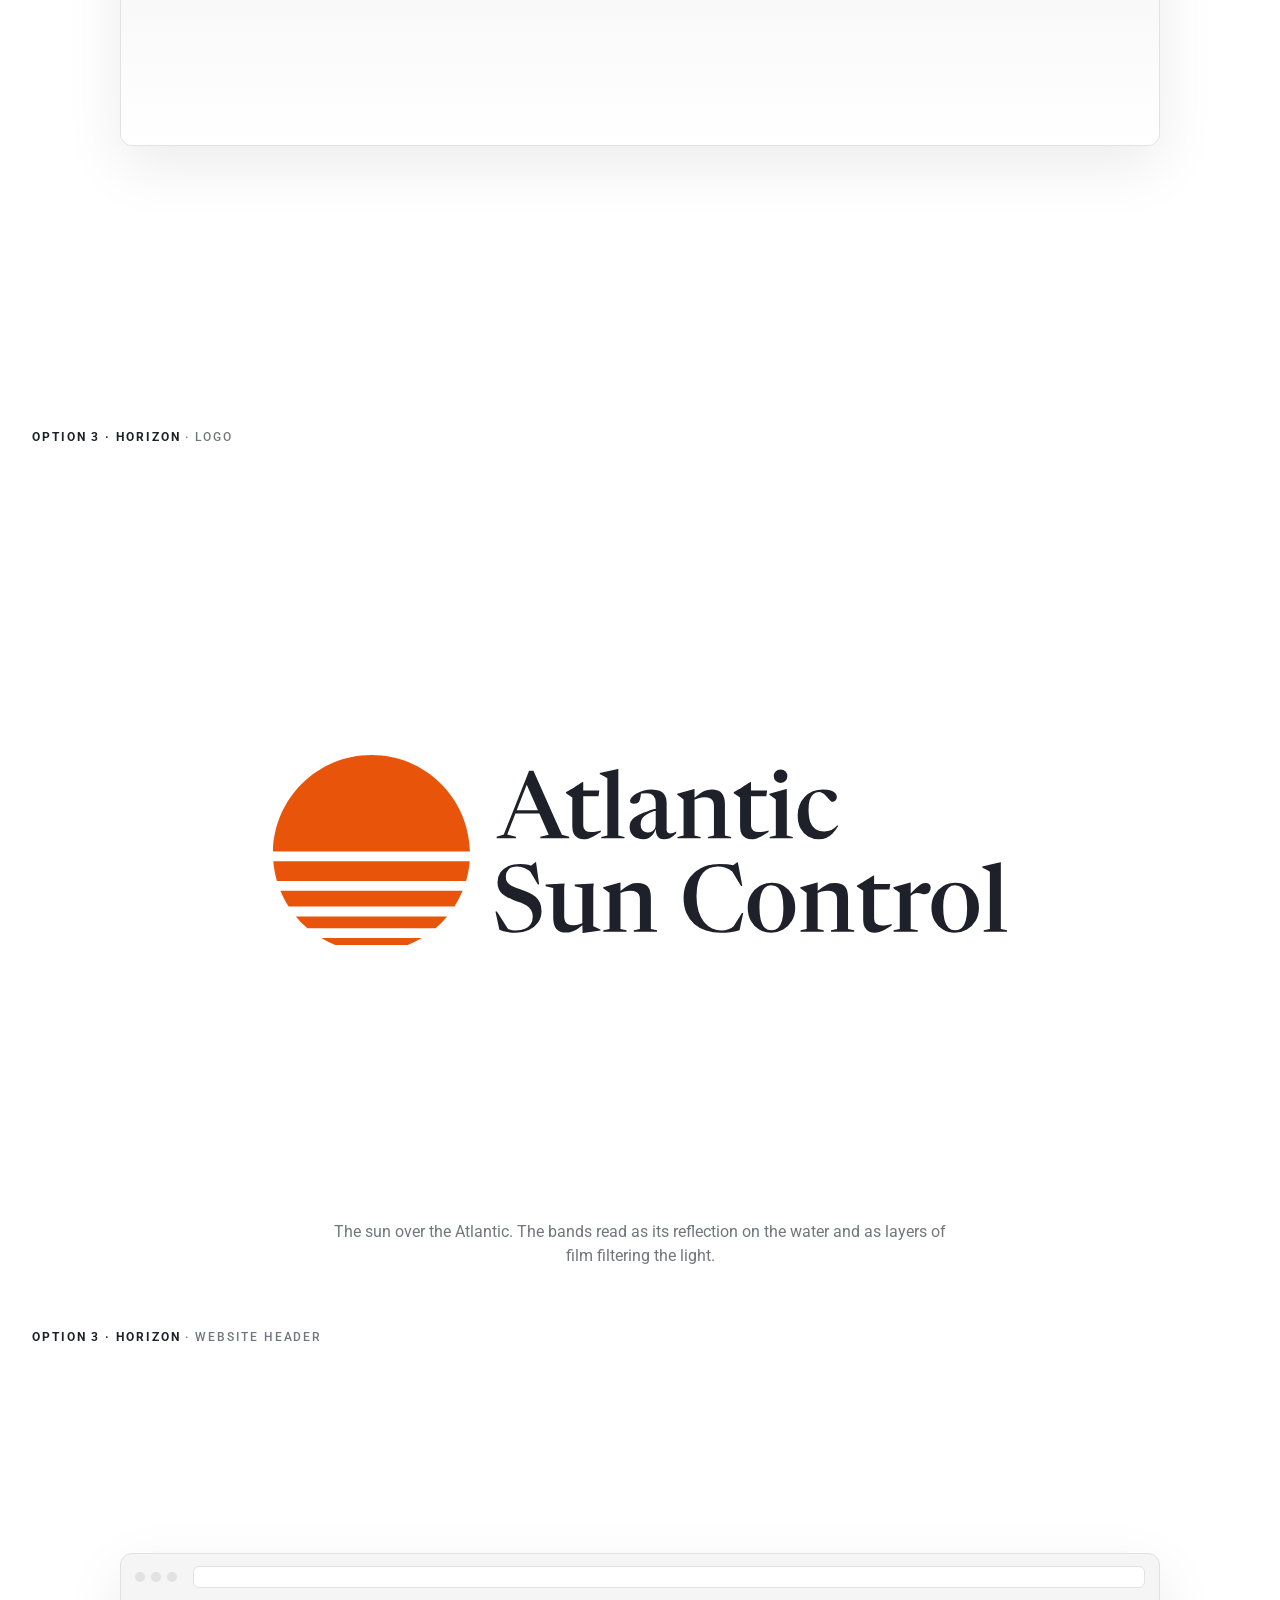
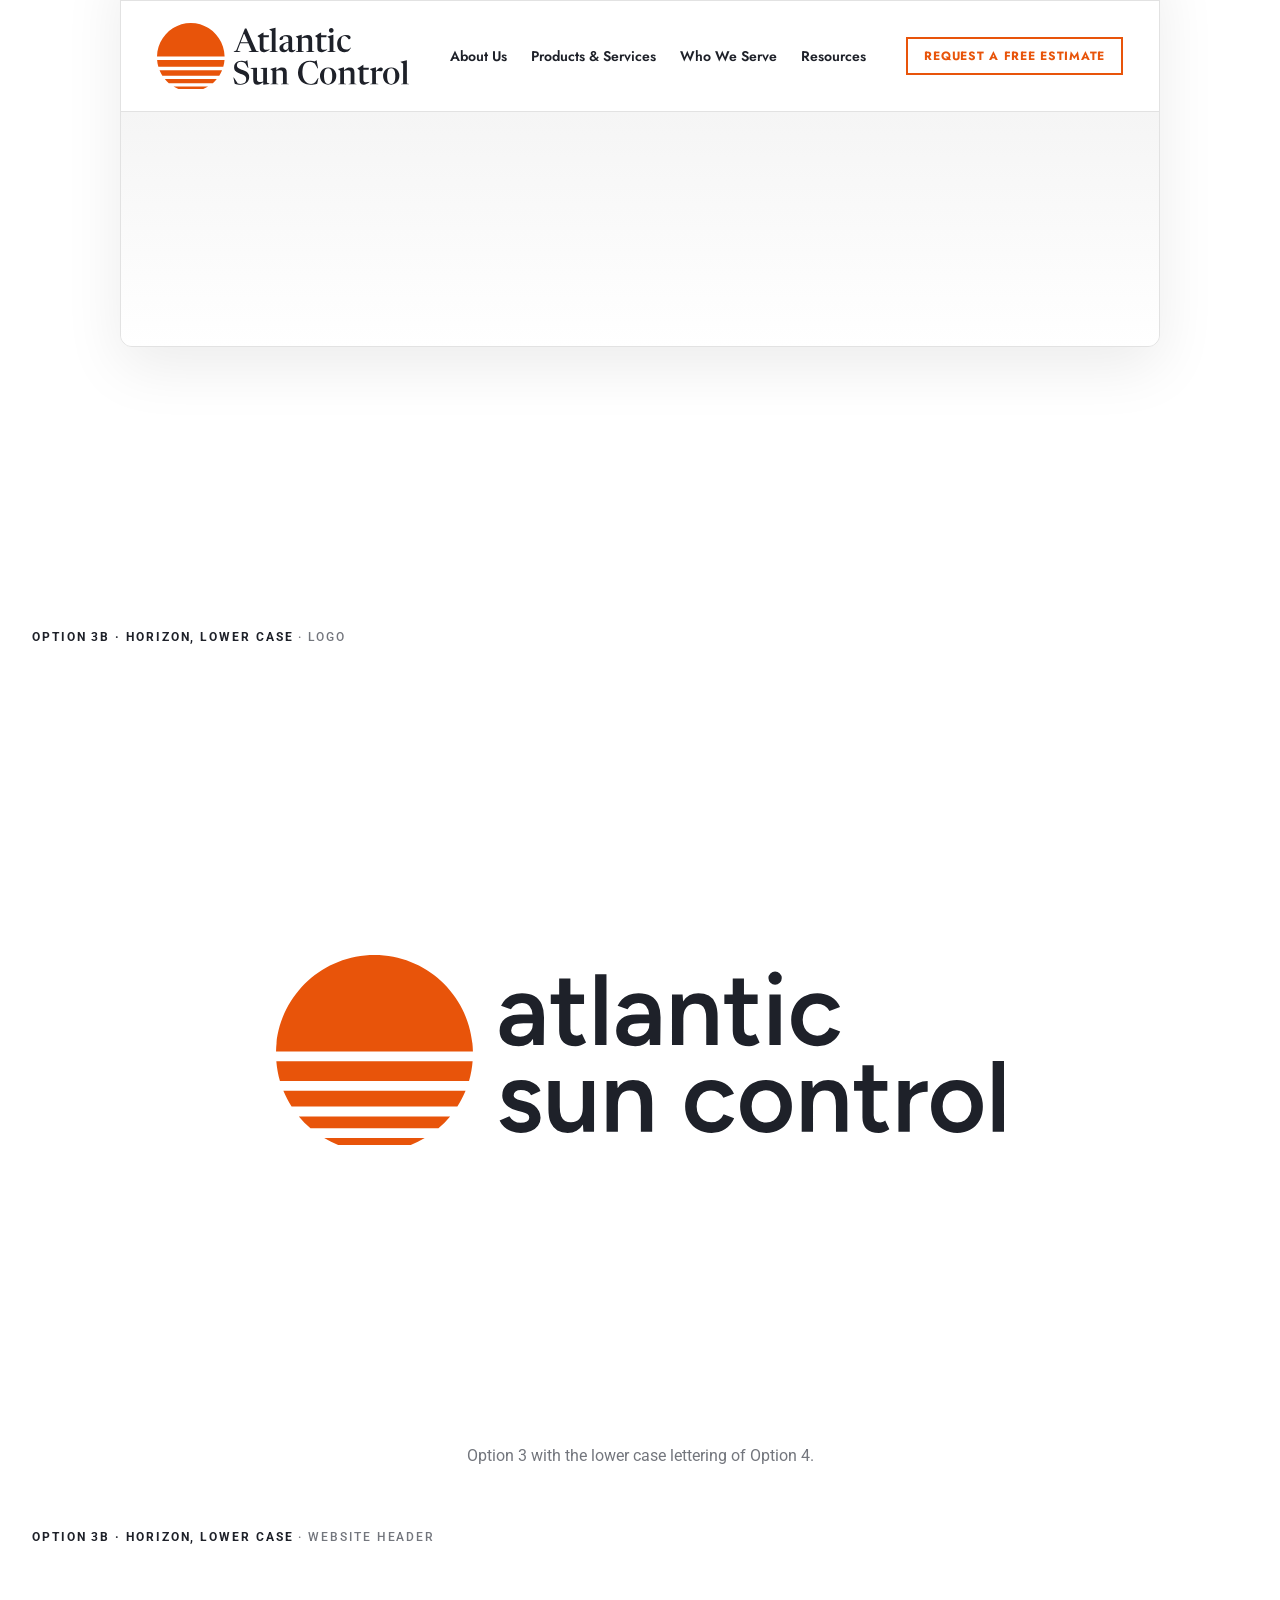
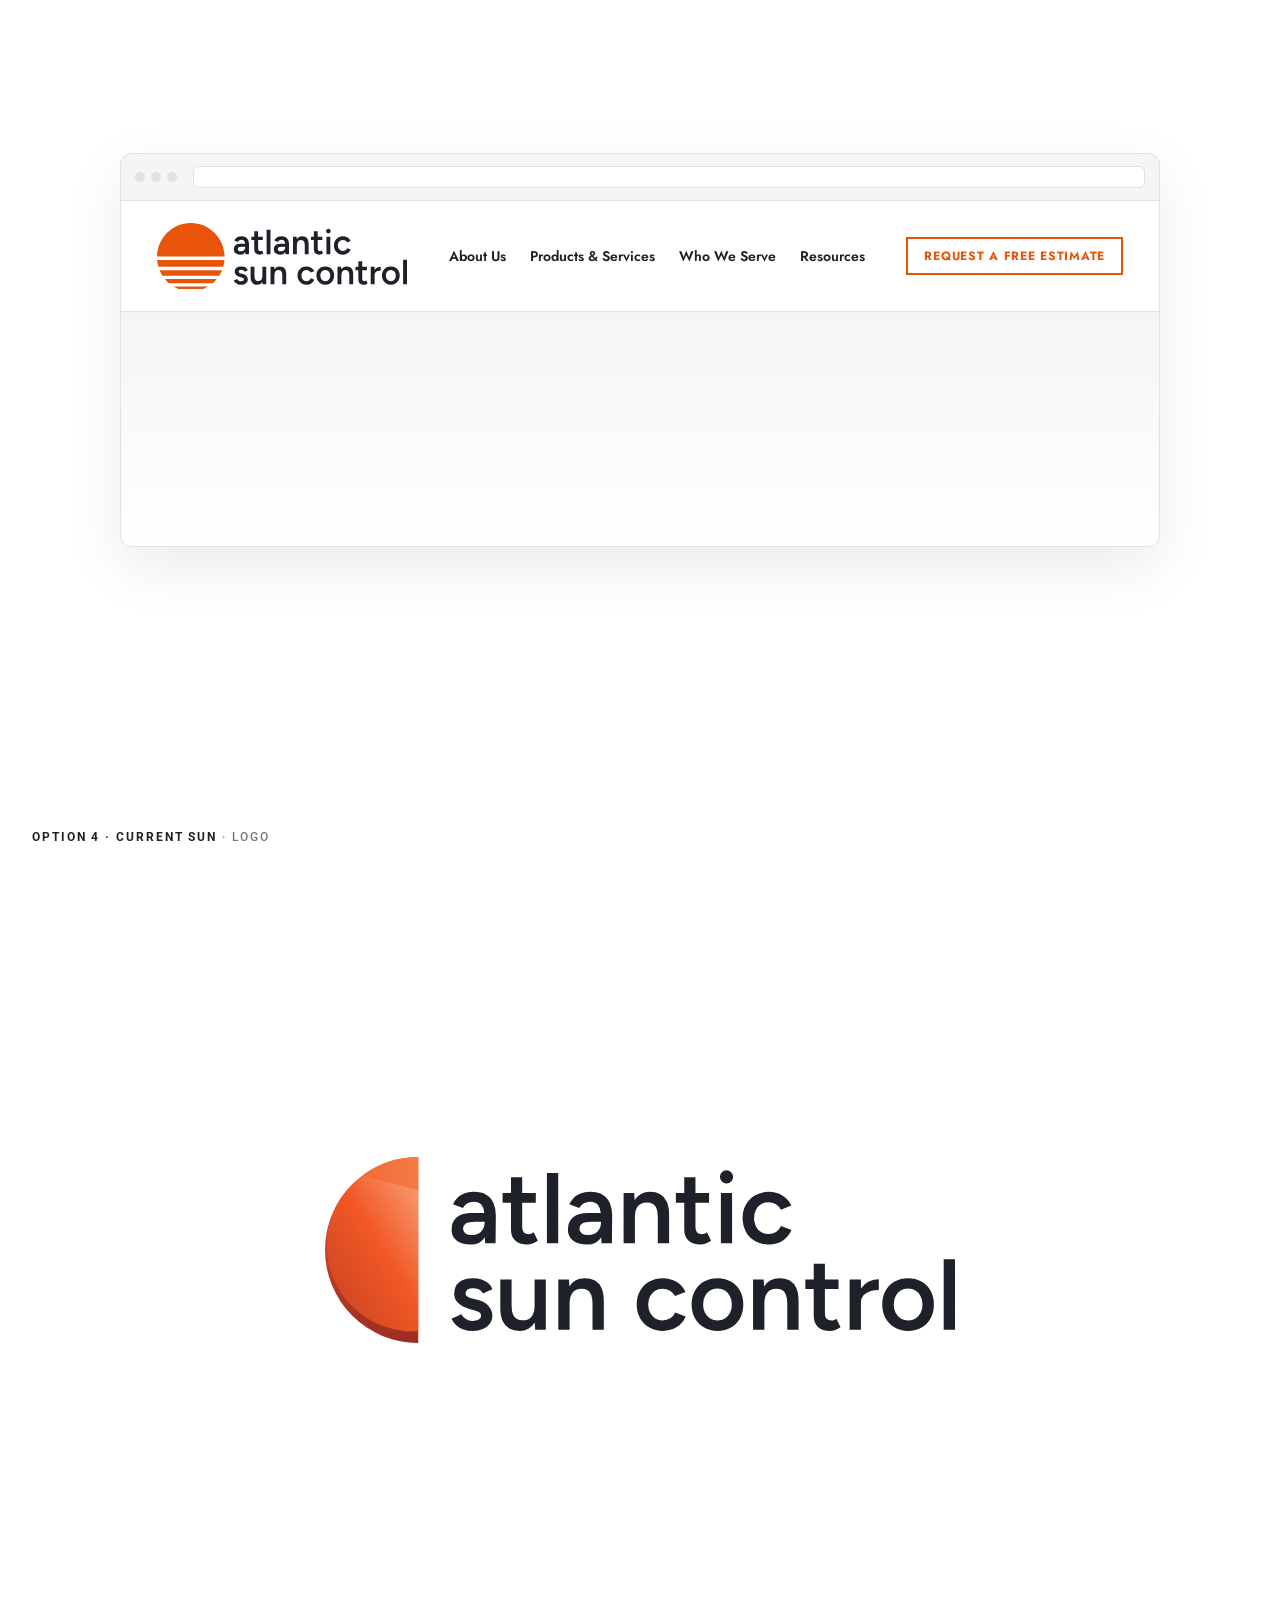
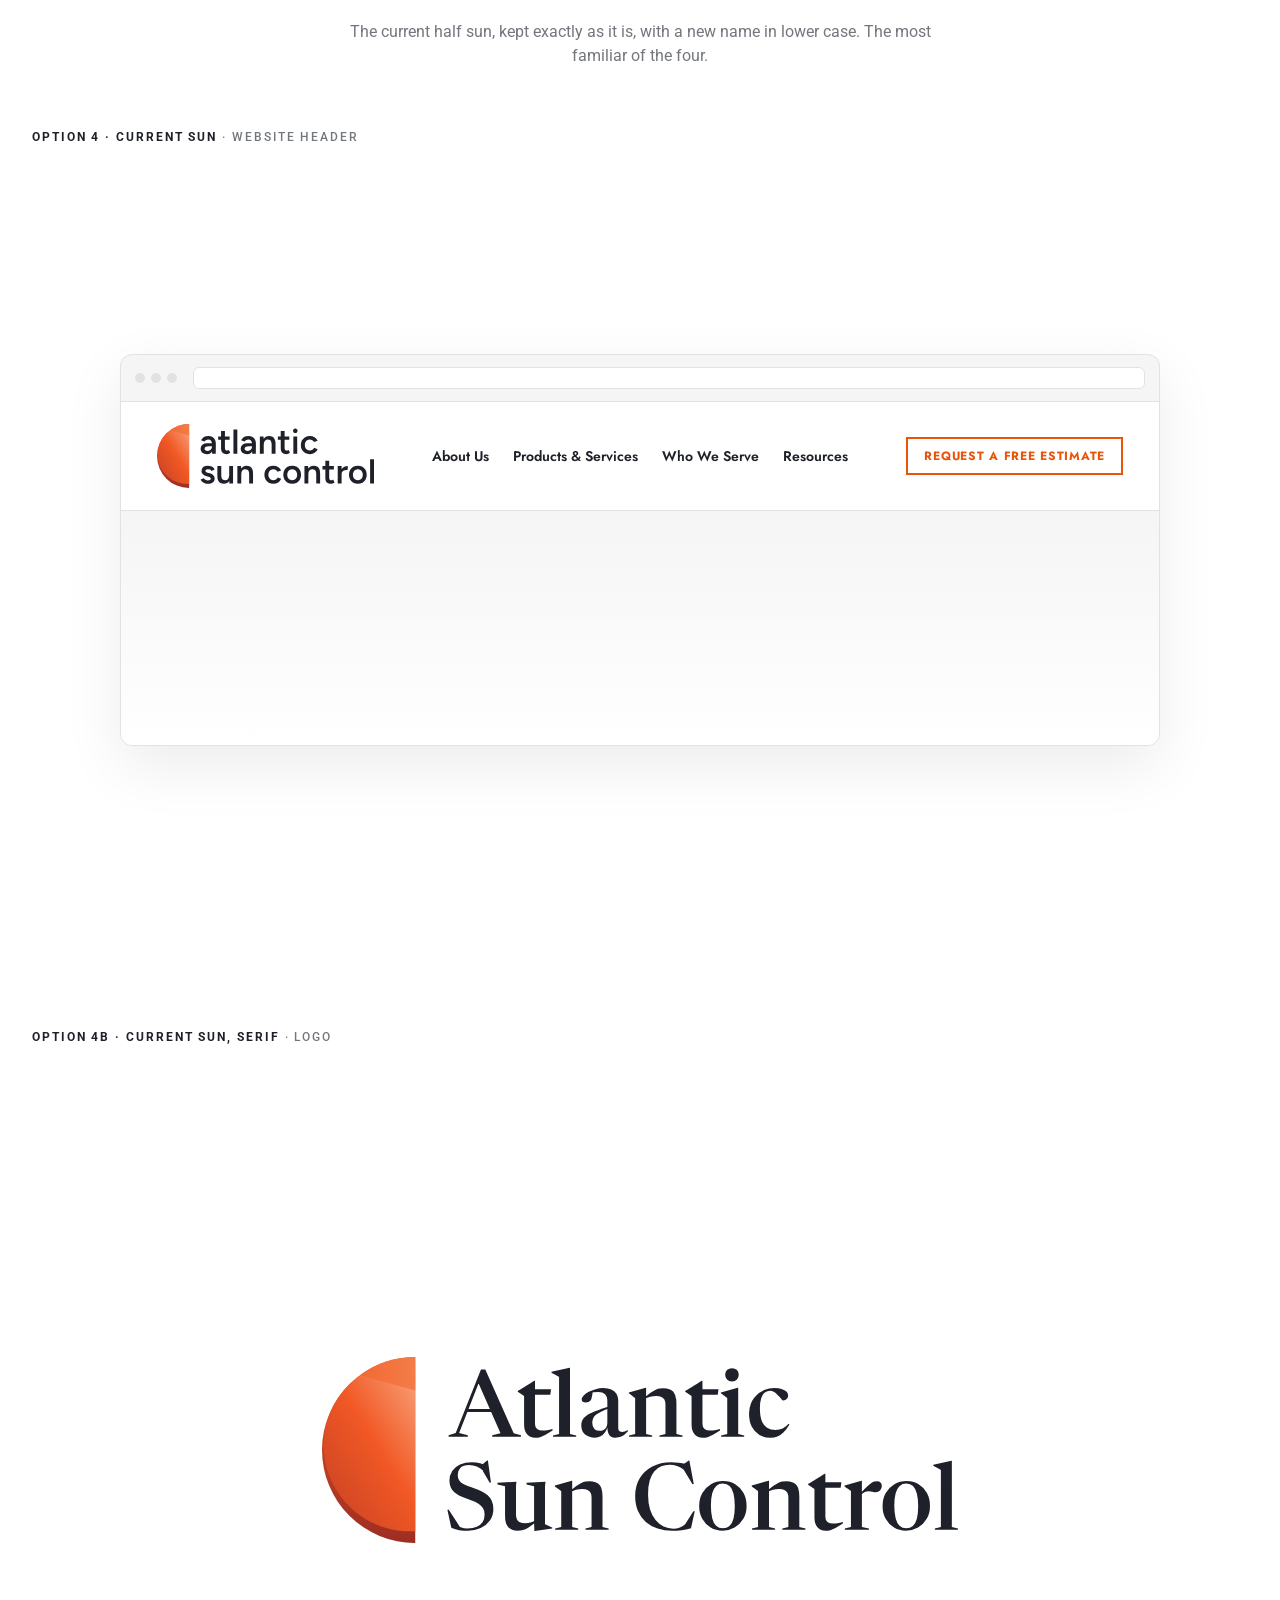
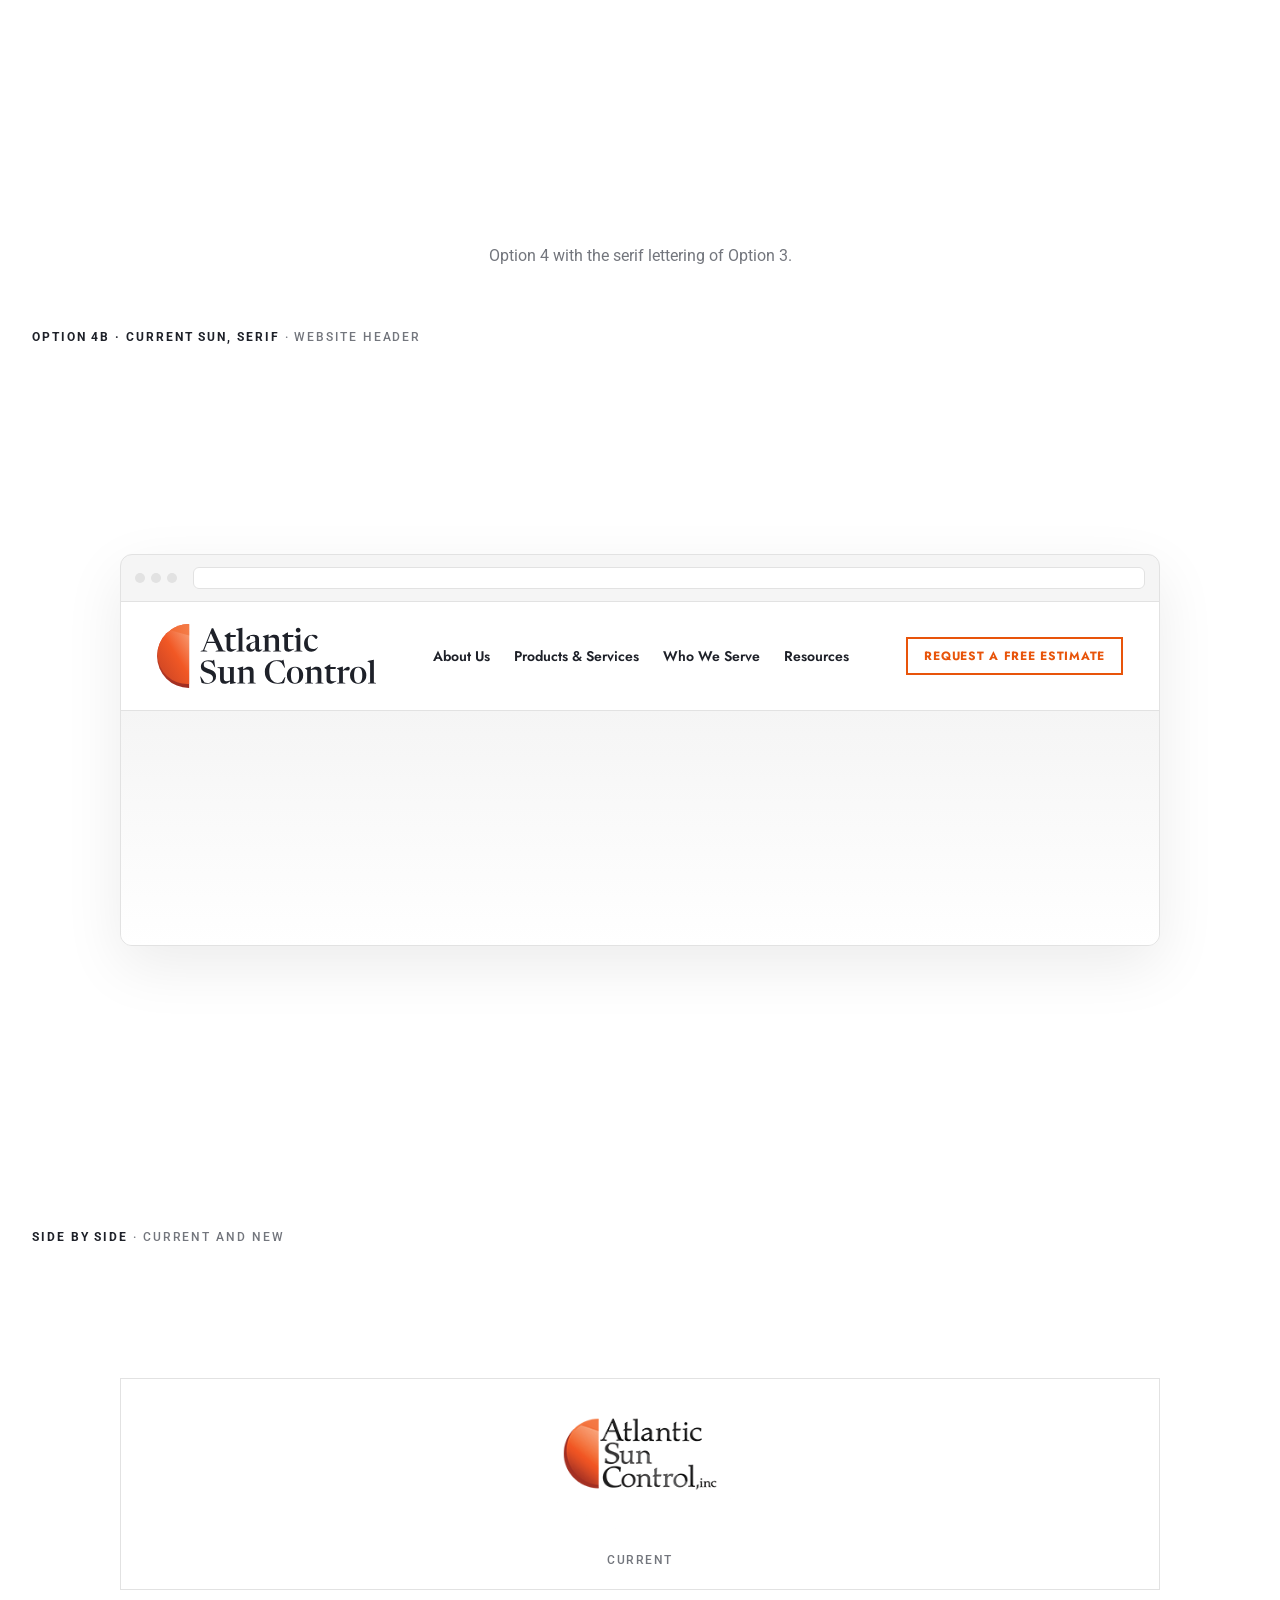
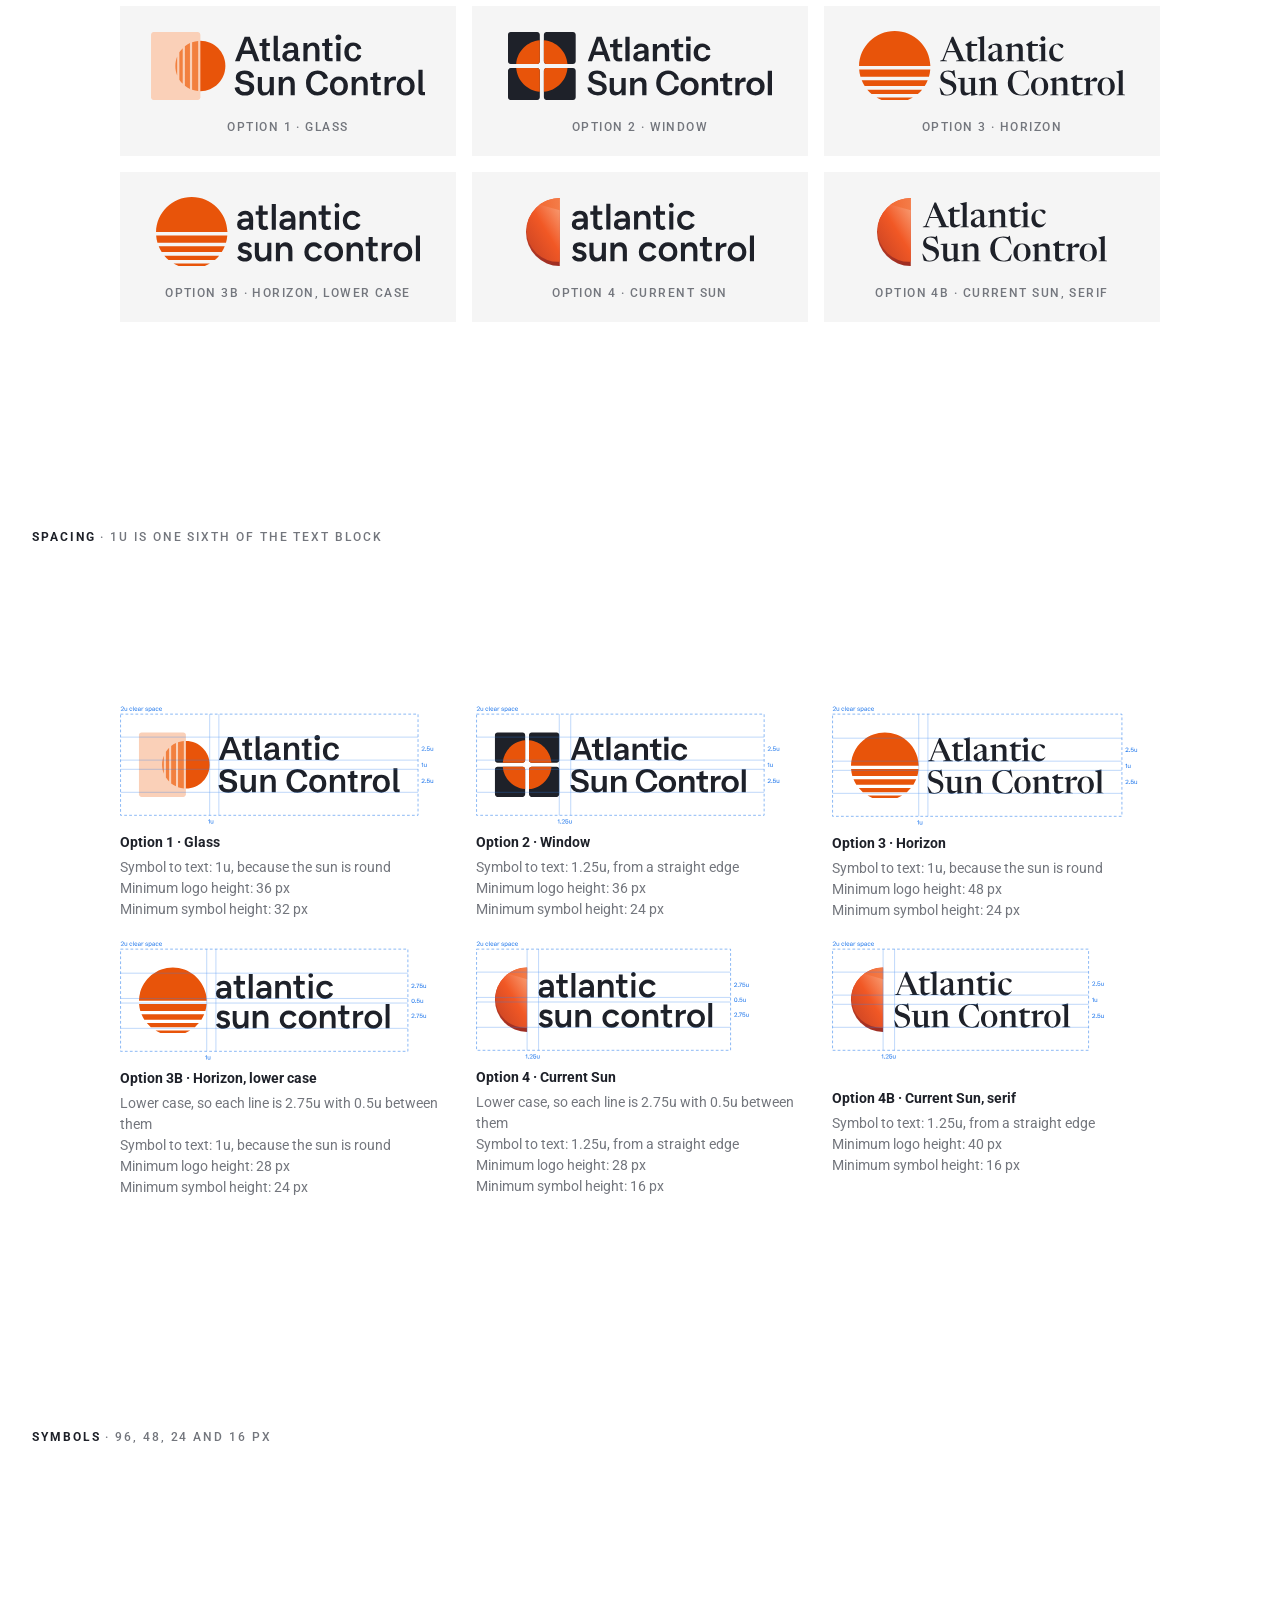
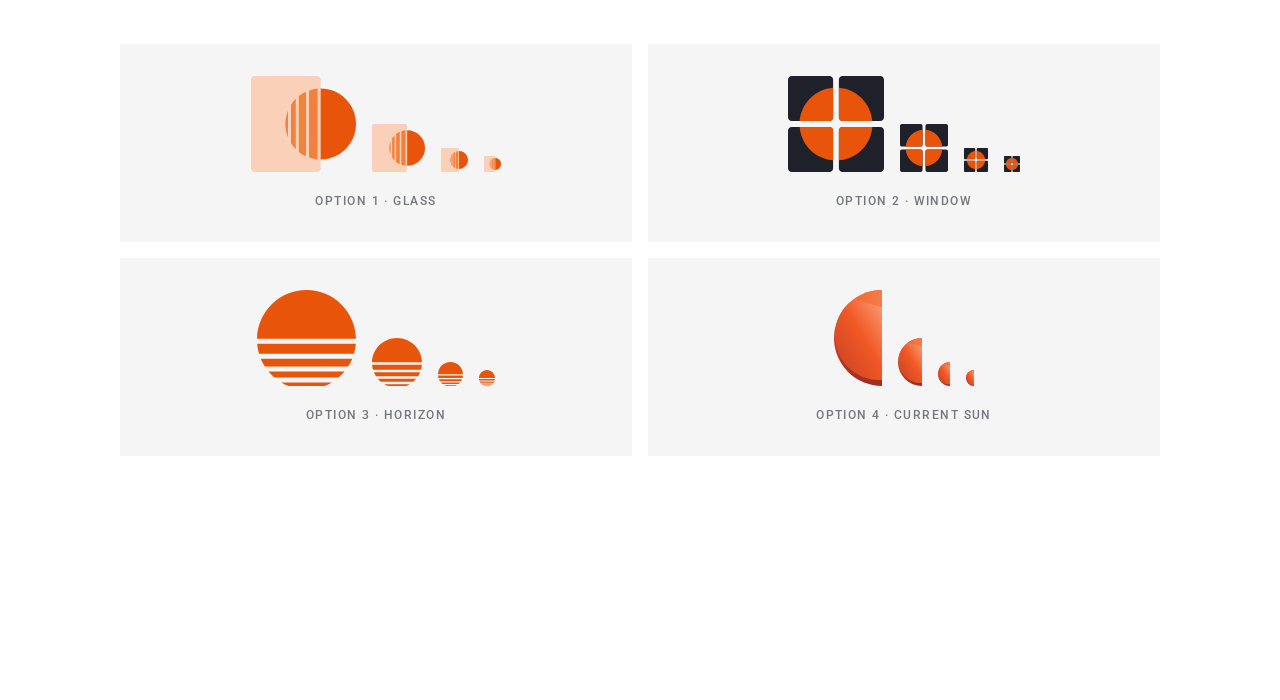
==== commit 6ec43fda: "Logo proposal: add 3B and 4B with the lettering of Options 3 and 4 swapped" ====
--- a/logo/index.html
+++ b/logo/index.html
@@ -5,12 +5,12 @@
 <meta name="viewport" content="width=device-width,initial-scale=1">
 <title>ASC Logo Proposal</title>
 <meta name="robots" content="noindex">
-<link rel="icon" href="option-1-glass/svg/asc-symbol-option-1-glass-light.svg?v=21">
+<link rel="icon" href="option-1-glass/svg/asc-symbol-option-1-glass-light.svg?v=22">
 <link rel="preconnect" href="https://fonts.googleapis.com">
 <link rel="preconnect" href="https://fonts.gstatic.com" crossorigin>
 <link rel="stylesheet" href="https://fonts.googleapis.com/css2?family=Jost:wght@600;700&family=Roboto:wght@400;500;700&display=swap">
-<link rel="stylesheet" href="assets/logo.css?v=21">
-<script src="assets/logo.js?v=21" defer></script>
+<link rel="stylesheet" href="assets/logo.css?v=22">
+<script src="assets/logo.js?v=22" defer></script>
 </head>
 <body>
 <div class="toggle" role="group" aria-label="Background">
@@ -28,10 +28,16 @@
   <a href="#o3-logo" aria-label="Option 3 · Logo"></a>
   <a href="#o3-header" aria-label="Option 3 · Website header"></a>
   <span class="sep"></span>
+  <a href="#o3b-logo" aria-label="Option 3B · Logo"></a>
+  <a href="#o3b-header" aria-label="Option 3B · Website header"></a>
+  <span class="sep"></span>
   <a href="#o4-logo" aria-label="Option 4 · Logo"></a>
   <a href="#o4-header" aria-label="Option 4 · Website header"></a>
   <span class="sep"></span>
-  <a href="#compare" aria-label="Current logo and the four options"></a>
+  <a href="#o4b-logo" aria-label="Option 4B · Logo"></a>
+  <a href="#o4b-header" aria-label="Option 4B · Website header"></a>
+  <span class="sep"></span>
+  <a href="#compare" aria-label="Current logo and all options"></a>
   <a href="#spacing" aria-label="Spacing and minimum sizes"></a>
   <a href="#small" aria-label="Symbols at small sizes"></a>
 </nav>
@@ -39,8 +45,8 @@
 <main>
   <section class="screen" id="o1-logo">
     <p class="label"><b>Option 1 · Glass</b> · Logo</p>
-    <img class="w-1 on-light" src="option-1-glass/svg/asc-logo-option-1-glass-light.svg?v=21" alt="Option 1 logo: Atlantic Sun Control with a sun that turns into soft bands behind a pane of glass">
-<img class="w-1 on-dark" src="option-1-glass/svg/asc-logo-option-1-glass-dark.svg?v=21" alt="Option 1 logo: Atlantic Sun Control with a sun that turns into soft bands behind a pane of glass">
+    <img class="w-1 on-light" src="option-1-glass/svg/asc-logo-option-1-glass-light.svg?v=22" alt="Option 1 logo: Atlantic Sun Control with a sun that turns into soft bands behind a pane of glass">
+<img class="w-1 on-dark" src="option-1-glass/svg/asc-logo-option-1-glass-dark.svg?v=22" alt="Option 1 logo: Atlantic Sun Control with a sun that turns into soft bands behind a pane of glass">
     <p class="idea">The sun at full strength outside the glass. Inside, the film breaks it into soft bands. It keeps the half sun from the current logo.</p>
   </section>
 
@@ -49,8 +55,8 @@
     <div class="browser">
       <div class="browser-bar"><i></i><i></i><i></i><span></span></div>
       <div class="nav">
-        <img class="w-1 on-light" src="option-1-glass/svg/asc-logo-option-1-glass-light.svg?v=21" alt="Option 1 logo">
-<img class="w-1 on-dark" src="option-1-glass/svg/asc-logo-option-1-glass-dark.svg?v=21" alt="Option 1 logo">
+        <img class="w-1 on-light" src="option-1-glass/svg/asc-logo-option-1-glass-light.svg?v=22" alt="Option 1 logo">
+<img class="w-1 on-dark" src="option-1-glass/svg/asc-logo-option-1-glass-dark.svg?v=22" alt="Option 1 logo">
         <ul><li>About Us</li><li>Products &amp; Services</li><li>Who We Serve</li><li>Resources</li></ul>
         <span class="cta">Request a Free Estimate</span>
       </div>
@@ -60,8 +66,8 @@
 
   <section class="screen" id="o2-logo">
     <p class="label"><b>Option 2 · Window</b> · Logo</p>
-    <img class="w-2 on-light" src="option-2-window/svg/asc-logo-option-2-window-light.svg?v=21" alt="Option 2 logo: Atlantic Sun Control with a sun seen through a four-pane window">
-<img class="w-2 on-dark" src="option-2-window/svg/asc-logo-option-2-window-dark.svg?v=21" alt="Option 2 logo: Atlantic Sun Control with a sun seen through a four-pane window">
+    <img class="w-2 on-light" src="option-2-window/svg/asc-logo-option-2-window-light.svg?v=22" alt="Option 2 logo: Atlantic Sun Control with a sun seen through a four-pane window">
+<img class="w-2 on-dark" src="option-2-window/svg/asc-logo-option-2-window-dark.svg?v=22" alt="Option 2 logo: Atlantic Sun Control with a sun seen through a four-pane window">
     <p class="idea">The sun seen through a four-pane window: what the company works on, in one shape.</p>
   </section>
 
@@ -70,8 +76,8 @@
     <div class="browser">
       <div class="browser-bar"><i></i><i></i><i></i><span></span></div>
       <div class="nav">
-        <img class="w-2 on-light" src="option-2-window/svg/asc-logo-option-2-window-light.svg?v=21" alt="Option 2 logo">
-<img class="w-2 on-dark" src="option-2-window/svg/asc-logo-option-2-window-dark.svg?v=21" alt="Option 2 logo">
+        <img class="w-2 on-light" src="option-2-window/svg/asc-logo-option-2-window-light.svg?v=22" alt="Option 2 logo">
+<img class="w-2 on-dark" src="option-2-window/svg/asc-logo-option-2-window-dark.svg?v=22" alt="Option 2 logo">
         <ul><li>About Us</li><li>Products &amp; Services</li><li>Who We Serve</li><li>Resources</li></ul>
         <span class="cta">Request a Free Estimate</span>
       </div>
@@ -81,8 +87,8 @@
 
   <section class="screen" id="o3-logo">
     <p class="label"><b>Option 3 · Horizon</b> · Logo</p>
-    <img class="w-3 on-light" src="option-3-horizon/svg/asc-logo-option-3-horizon-light.svg?v=21" alt="Option 3 logo: Atlantic Sun Control with a sun over water in bands that thin out">
-<img class="w-3 on-dark" src="option-3-horizon/svg/asc-logo-option-3-horizon-dark.svg?v=21" alt="Option 3 logo: Atlantic Sun Control with a sun over water in bands that thin out">
+    <img class="w-3 on-light" src="option-3-horizon/svg/asc-logo-option-3-horizon-light.svg?v=22" alt="Option 3 logo: Atlantic Sun Control with a sun over water in bands that thin out">
+<img class="w-3 on-dark" src="option-3-horizon/svg/asc-logo-option-3-horizon-dark.svg?v=22" alt="Option 3 logo: Atlantic Sun Control with a sun over water in bands that thin out">
     <p class="idea">The sun over the Atlantic. The bands read as its reflection on the water and as layers of film filtering the light.</p>
   </section>
 
@@ -91,8 +97,29 @@
     <div class="browser">
       <div class="browser-bar"><i></i><i></i><i></i><span></span></div>
       <div class="nav">
-        <img class="w-3 on-light" src="option-3-horizon/svg/asc-logo-option-3-horizon-light.svg?v=21" alt="Option 3 logo">
-<img class="w-3 on-dark" src="option-3-horizon/svg/asc-logo-option-3-horizon-dark.svg?v=21" alt="Option 3 logo">
+        <img class="w-3 on-light" src="option-3-horizon/svg/asc-logo-option-3-horizon-light.svg?v=22" alt="Option 3 logo">
+<img class="w-3 on-dark" src="option-3-horizon/svg/asc-logo-option-3-horizon-dark.svg?v=22" alt="Option 3 logo">
+        <ul><li>About Us</li><li>Products &amp; Services</li><li>Who We Serve</li><li>Resources</li></ul>
+        <span class="cta">Request a Free Estimate</span>
+      </div>
+      <div class="hero"></div>
+    </div>
+  </section>
+
+  <section class="screen" id="o3b-logo">
+    <p class="label"><b>Option 3B · Horizon, lower case</b> · Logo</p>
+    <img class="w-3b on-light" src="option-3b-horizon-lower/svg/asc-logo-option-3b-horizon-lower-light.svg?v=22" alt="Option 3B logo: atlantic sun control in lower case beside a sun over water in bands">
+    <img class="w-3b on-dark" src="option-3b-horizon-lower/svg/asc-logo-option-3b-horizon-lower-dark.svg?v=22" alt="Option 3B logo: atlantic sun control in lower case beside a sun over water in bands">
+    <p class="idea">Option 3 with the lower case lettering of Option 4.</p>
+  </section>
+
+  <section class="screen" id="o3b-header">
+    <p class="label"><b>Option 3B · Horizon, lower case</b> · Website header</p>
+    <div class="browser">
+      <div class="browser-bar"><i></i><i></i><i></i><span></span></div>
+      <div class="nav">
+        <img class="w-3b on-light" src="option-3b-horizon-lower/svg/asc-logo-option-3b-horizon-lower-light.svg?v=22" alt="Option 3B logo">
+        <img class="w-3b on-dark" src="option-3b-horizon-lower/svg/asc-logo-option-3b-horizon-lower-dark.svg?v=22" alt="Option 3B logo">
         <ul><li>About Us</li><li>Products &amp; Services</li><li>Who We Serve</li><li>Resources</li></ul>
         <span class="cta">Request a Free Estimate</span>
       </div>
@@ -102,8 +129,8 @@
 
   <section class="screen" id="o4-logo">
     <p class="label"><b>Option 4 · Current Sun</b> · Logo</p>
-    <img class="w-4 on-light" src="option-4-current-sun/svg/asc-logo-option-4-current-sun-light.svg?v=21" alt="Option 4 logo: atlantic sun control in lower case beside the current half sun">
-    <img class="w-4 on-dark" src="option-4-current-sun/svg/asc-logo-option-4-current-sun-dark.svg?v=21" alt="Option 4 logo: atlantic sun control in lower case beside the current half sun">
+    <img class="w-4 on-light" src="option-4-current-sun/svg/asc-logo-option-4-current-sun-light.svg?v=22" alt="Option 4 logo: atlantic sun control in lower case beside the current half sun">
+    <img class="w-4 on-dark" src="option-4-current-sun/svg/asc-logo-option-4-current-sun-dark.svg?v=22" alt="Option 4 logo: atlantic sun control in lower case beside the current half sun">
     <p class="idea">The current half sun, kept exactly as it is, with a new name in lower case. The most familiar of the four.</p>
   </section>
 
@@ -112,8 +139,29 @@
     <div class="browser">
       <div class="browser-bar"><i></i><i></i><i></i><span></span></div>
       <div class="nav">
-        <img class="w-4 on-light" src="option-4-current-sun/svg/asc-logo-option-4-current-sun-light.svg?v=21" alt="Option 4 logo">
-<img class="w-4 on-dark" src="option-4-current-sun/svg/asc-logo-option-4-current-sun-dark.svg?v=21" alt="Option 4 logo">
+        <img class="w-4 on-light" src="option-4-current-sun/svg/asc-logo-option-4-current-sun-light.svg?v=22" alt="Option 4 logo">
+<img class="w-4 on-dark" src="option-4-current-sun/svg/asc-logo-option-4-current-sun-dark.svg?v=22" alt="Option 4 logo">
+        <ul><li>About Us</li><li>Products &amp; Services</li><li>Who We Serve</li><li>Resources</li></ul>
+        <span class="cta">Request a Free Estimate</span>
+      </div>
+      <div class="hero"></div>
+    </div>
+  </section>
+
+  <section class="screen" id="o4b-logo">
+    <p class="label"><b>Option 4B · Current Sun, serif</b> · Logo</p>
+    <img class="w-4b on-light" src="option-4b-current-sun-serif/svg/asc-logo-option-4b-current-sun-serif-light.svg?v=22" alt="Option 4B logo: Atlantic Sun Control in a serif beside the current half sun">
+    <img class="w-4b on-dark" src="option-4b-current-sun-serif/svg/asc-logo-option-4b-current-sun-serif-dark.svg?v=22" alt="Option 4B logo: Atlantic Sun Control in a serif beside the current half sun">
+    <p class="idea">Option 4 with the serif lettering of Option 3.</p>
+  </section>
+
+  <section class="screen" id="o4b-header">
+    <p class="label"><b>Option 4B · Current Sun, serif</b> · Website header</p>
+    <div class="browser">
+      <div class="browser-bar"><i></i><i></i><i></i><span></span></div>
+      <div class="nav">
+        <img class="w-4b on-light" src="option-4b-current-sun-serif/svg/asc-logo-option-4b-current-sun-serif-light.svg?v=22" alt="Option 4B logo">
+        <img class="w-4b on-dark" src="option-4b-current-sun-serif/svg/asc-logo-option-4b-current-sun-serif-dark.svg?v=22" alt="Option 4B logo">
         <ul><li>About Us</li><li>Products &amp; Services</li><li>Who We Serve</li><li>Resources</li></ul>
         <span class="cta">Request a Free Estimate</span>
       </div>
@@ -129,24 +177,34 @@
         <figcaption>Current</figcaption>
       </figure>
       <figure>
-        <img class="w-1 on-light" src="option-1-glass/svg/asc-logo-option-1-glass-light.svg?v=21" alt="Option 1 logo">
-<img class="w-1 on-dark" src="option-1-glass/svg/asc-logo-option-1-glass-dark.svg?v=21" alt="Option 1 logo">
+        <img class="w-1 on-light" src="option-1-glass/svg/asc-logo-option-1-glass-light.svg?v=22" alt="Option 1 logo">
+<img class="w-1 on-dark" src="option-1-glass/svg/asc-logo-option-1-glass-dark.svg?v=22" alt="Option 1 logo">
         <figcaption>Option 1 · Glass</figcaption>
       </figure>
       <figure>
-        <img class="w-2 on-light" src="option-2-window/svg/asc-logo-option-2-window-light.svg?v=21" alt="Option 2 logo">
-<img class="w-2 on-dark" src="option-2-window/svg/asc-logo-option-2-window-dark.svg?v=21" alt="Option 2 logo">
+        <img class="w-2 on-light" src="option-2-window/svg/asc-logo-option-2-window-light.svg?v=22" alt="Option 2 logo">
+<img class="w-2 on-dark" src="option-2-window/svg/asc-logo-option-2-window-dark.svg?v=22" alt="Option 2 logo">
         <figcaption>Option 2 · Window</figcaption>
       </figure>
       <figure>
-        <img class="w-3 on-light" src="option-3-horizon/svg/asc-logo-option-3-horizon-light.svg?v=21" alt="Option 3 logo">
-<img class="w-3 on-dark" src="option-3-horizon/svg/asc-logo-option-3-horizon-dark.svg?v=21" alt="Option 3 logo">
+        <img class="w-3 on-light" src="option-3-horizon/svg/asc-logo-option-3-horizon-light.svg?v=22" alt="Option 3 logo">
+<img class="w-3 on-dark" src="option-3-horizon/svg/asc-logo-option-3-horizon-dark.svg?v=22" alt="Option 3 logo">
         <figcaption>Option 3 · Horizon</figcaption>
       </figure>
       <figure>
-        <img class="w-4 on-light" src="option-4-current-sun/svg/asc-logo-option-4-current-sun-light.svg?v=21" alt="Option 4 logo">
-<img class="w-4 on-dark" src="option-4-current-sun/svg/asc-logo-option-4-current-sun-dark.svg?v=21" alt="Option 4 logo">
+        <img class="w-3b on-light" src="option-3b-horizon-lower/svg/asc-logo-option-3b-horizon-lower-light.svg?v=22" alt="Option 3B logo">
+        <img class="w-3b on-dark" src="option-3b-horizon-lower/svg/asc-logo-option-3b-horizon-lower-dark.svg?v=22" alt="Option 3B logo">
+        <figcaption>Option 3B · Horizon, lower case</figcaption>
+      </figure>
+      <figure>
+        <img class="w-4 on-light" src="option-4-current-sun/svg/asc-logo-option-4-current-sun-light.svg?v=22" alt="Option 4 logo">
+<img class="w-4 on-dark" src="option-4-current-sun/svg/asc-logo-option-4-current-sun-dark.svg?v=22" alt="Option 4 logo">
         <figcaption>Option 4 · Current Sun</figcaption>
+      </figure>
+      <figure>
+        <img class="w-4b on-light" src="option-4b-current-sun-serif/svg/asc-logo-option-4b-current-sun-serif-light.svg?v=22" alt="Option 4B logo">
+        <img class="w-4b on-dark" src="option-4b-current-sun-serif/svg/asc-logo-option-4b-current-sun-serif-dark.svg?v=22" alt="Option 4B logo">
+        <figcaption>Option 4B · Current Sun, serif</figcaption>
       </figure>
     </div>
   </section>
@@ -155,24 +213,34 @@
     <p class="label"><b>Spacing</b> · 1u is one sixth of the text block</p>
     <div class="spacing">
       <figure>
-        <img class="on-light" src="construction/construction-option-1-glass-light.svg?v=21" alt="Option 1 logo with its spacing grid and clear space">
-        <img class="on-dark" src="construction/construction-option-1-glass-dark.svg?v=21" alt="Option 1 logo with its spacing grid and clear space">
+        <img class="on-light" src="construction/construction-option-1-glass-light.svg?v=22" alt="Option 1 logo with its spacing grid and clear space">
+        <img class="on-dark" src="construction/construction-option-1-glass-dark.svg?v=22" alt="Option 1 logo with its spacing grid and clear space">
         <figcaption><b>Option 1 · Glass</b>Symbol to text: 1u, because the sun is round<br>Minimum logo height: 36 px<br>Minimum symbol height: 32 px</figcaption>
       </figure>
       <figure>
-        <img class="on-light" src="construction/construction-option-2-window-light.svg?v=21" alt="Option 2 logo with its spacing grid and clear space">
-        <img class="on-dark" src="construction/construction-option-2-window-dark.svg?v=21" alt="Option 2 logo with its spacing grid and clear space">
+        <img class="on-light" src="construction/construction-option-2-window-light.svg?v=22" alt="Option 2 logo with its spacing grid and clear space">
+        <img class="on-dark" src="construction/construction-option-2-window-dark.svg?v=22" alt="Option 2 logo with its spacing grid and clear space">
         <figcaption><b>Option 2 · Window</b>Symbol to text: 1.25u, from a straight edge<br>Minimum logo height: 36 px<br>Minimum symbol height: 24 px</figcaption>
       </figure>
       <figure>
-        <img class="on-light" src="construction/construction-option-3-horizon-light.svg?v=21" alt="Option 3 logo with its spacing grid and clear space">
-        <img class="on-dark" src="construction/construction-option-3-horizon-dark.svg?v=21" alt="Option 3 logo with its spacing grid and clear space">
+        <img class="on-light" src="construction/construction-option-3-horizon-light.svg?v=22" alt="Option 3 logo with its spacing grid and clear space">
+        <img class="on-dark" src="construction/construction-option-3-horizon-dark.svg?v=22" alt="Option 3 logo with its spacing grid and clear space">
         <figcaption><b>Option 3 · Horizon</b>Symbol to text: 1u, because the sun is round<br>Minimum logo height: 48 px<br>Minimum symbol height: 24 px</figcaption>
       </figure>
       <figure>
-        <img class="on-light" src="construction/construction-option-4-current-sun-light.svg?v=21" alt="Option 4 logo with its spacing grid and clear space">
-        <img class="on-dark" src="construction/construction-option-4-current-sun-dark.svg?v=21" alt="Option 4 logo with its spacing grid and clear space">
+        <img class="on-light" src="construction/construction-option-3b-horizon-lower-light.svg?v=22" alt="Option 3B logo with its spacing grid and clear space">
+        <img class="on-dark" src="construction/construction-option-3b-horizon-lower-dark.svg?v=22" alt="Option 3B logo with its spacing grid and clear space">
+        <figcaption><b>Option 3B · Horizon, lower case</b>Lower case, so each line is 2.75u with 0.5u between them<br>Symbol to text: 1u, because the sun is round<br>Minimum logo height: 28 px<br>Minimum symbol height: 24 px</figcaption>
+      </figure>
+      <figure>
+        <img class="on-light" src="construction/construction-option-4-current-sun-light.svg?v=22" alt="Option 4 logo with its spacing grid and clear space">
+        <img class="on-dark" src="construction/construction-option-4-current-sun-dark.svg?v=22" alt="Option 4 logo with its spacing grid and clear space">
         <figcaption><b>Option 4 · Current Sun</b>Lower case, so each line is 2.75u with 0.5u between them<br>Symbol to text: 1.25u, from a straight edge<br>Minimum logo height: 28 px<br>Minimum symbol height: 16 px</figcaption>
+      </figure>
+      <figure>
+        <img class="on-light" src="construction/construction-option-4b-current-sun-serif-light.svg?v=22" alt="Option 4B logo with its spacing grid and clear space">
+        <img class="on-dark" src="construction/construction-option-4b-current-sun-serif-dark.svg?v=22" alt="Option 4B logo with its spacing grid and clear space">
+        <figcaption><b>Option 4B · Current Sun, serif</b>Symbol to text: 1.25u, from a straight edge<br>Minimum logo height: 40 px<br>Minimum symbol height: 16 px</figcaption>
       </figure>
     </div>
   </section>
@@ -181,38 +249,38 @@
     <p class="label"><b>Symbols</b> · 96, 48, 24 and 16 px</p>
     <div class="small">
       <figure>
-        <div class="sizes"><img class="s-l on-light" src="option-1-glass/svg/asc-symbol-option-1-glass-light.svg?v=21" alt="">
-<img class="s-l on-dark" src="option-1-glass/svg/asc-symbol-option-1-glass-dark.svg?v=21" alt=""><img class="s-m on-light" src="option-1-glass/svg/asc-symbol-option-1-glass-light.svg?v=21" alt="">
-<img class="s-m on-dark" src="option-1-glass/svg/asc-symbol-option-1-glass-dark.svg?v=21" alt=""><img class="s-s on-light" src="option-1-glass/svg/asc-symbol-option-1-glass-light.svg?v=21" alt="">
-<img class="s-s on-dark" src="option-1-glass/svg/asc-symbol-option-1-glass-dark.svg?v=21" alt=""><img class="s-xs on-light" src="option-1-glass/svg/asc-symbol-option-1-glass-light.svg?v=21" alt="">
-<img class="s-xs on-dark" src="option-1-glass/svg/asc-symbol-option-1-glass-dark.svg?v=21" alt=""></div>
+        <div class="sizes"><img class="s-l on-light" src="option-1-glass/svg/asc-symbol-option-1-glass-light.svg?v=22" alt="">
+<img class="s-l on-dark" src="option-1-glass/svg/asc-symbol-option-1-glass-dark.svg?v=22" alt=""><img class="s-m on-light" src="option-1-glass/svg/asc-symbol-option-1-glass-light.svg?v=22" alt="">
+<img class="s-m on-dark" src="option-1-glass/svg/asc-symbol-option-1-glass-dark.svg?v=22" alt=""><img class="s-s on-light" src="option-1-glass/svg/asc-symbol-option-1-glass-light.svg?v=22" alt="">
+<img class="s-s on-dark" src="option-1-glass/svg/asc-symbol-option-1-glass-dark.svg?v=22" alt=""><img class="s-xs on-light" src="option-1-glass/svg/asc-symbol-option-1-glass-light.svg?v=22" alt="">
+<img class="s-xs on-dark" src="option-1-glass/svg/asc-symbol-option-1-glass-dark.svg?v=22" alt=""></div>
         <figcaption>Option 1 · Glass</figcaption>
       </figure>
       <figure>
-        <div class="sizes"><img class="s-l on-light" src="option-2-window/svg/asc-symbol-option-2-window-light.svg?v=21" alt="">
-<img class="s-l on-dark" src="option-2-window/svg/asc-symbol-option-2-window-dark.svg?v=21" alt=""><img class="s-m on-light" src="option-2-window/svg/asc-symbol-option-2-window-light.svg?v=21" alt="">
-<img class="s-m on-dark" src="option-2-window/svg/asc-symbol-option-2-window-dark.svg?v=21" alt=""><img class="s-s on-light" src="option-2-window/svg/asc-symbol-option-2-window-light.svg?v=21" alt="">
-<img class="s-s on-dark" src="option-2-window/svg/asc-symbol-option-2-window-dark.svg?v=21" alt=""><img class="s-xs on-light" src="option-2-window/svg/asc-symbol-option-2-window-light.svg?v=21" alt="">
-<img class="s-xs on-dark" src="option-2-window/svg/asc-symbol-option-2-window-dark.svg?v=21" alt=""></div>
+        <div class="sizes"><img class="s-l on-light" src="option-2-window/svg/asc-symbol-option-2-window-light.svg?v=22" alt="">
+<img class="s-l on-dark" src="option-2-window/svg/asc-symbol-option-2-window-dark.svg?v=22" alt=""><img class="s-m on-light" src="option-2-window/svg/asc-symbol-option-2-window-light.svg?v=22" alt="">
+<img class="s-m on-dark" src="option-2-window/svg/asc-symbol-option-2-window-dark.svg?v=22" alt=""><img class="s-s on-light" src="option-2-window/svg/asc-symbol-option-2-window-light.svg?v=22" alt="">
+<img class="s-s on-dark" src="option-2-window/svg/asc-symbol-option-2-window-dark.svg?v=22" alt=""><img class="s-xs on-light" src="option-2-window/svg/asc-symbol-option-2-window-light.svg?v=22" alt="">
+<img class="s-xs on-dark" src="option-2-window/svg/asc-symbol-option-2-window-dark.svg?v=22" alt=""></div>
         <figcaption>Option 2 · Window</figcaption>
       </figure>
       <figure>
-        <div class="sizes"><img class="s-l on-light" src="option-3-horizon/svg/asc-symbol-option-3-horizon-light.svg?v=21" alt="">
-<img class="s-l on-dark" src="option-3-horizon/svg/asc-symbol-option-3-horizon-dark.svg?v=21" alt=""><img class="s-m on-light" src="option-3-horizon/svg/asc-symbol-option-3-horizon-light.svg?v=21" alt="">
-<img class="s-m on-dark" src="option-3-horizon/svg/asc-symbol-option-3-horizon-dark.svg?v=21" alt=""><img class="s-s on-light" src="option-3-horizon/svg/asc-symbol-option-3-horizon-light.svg?v=21" alt="">
-<img class="s-s on-dark" src="option-3-horizon/svg/asc-symbol-option-3-horizon-dark.svg?v=21" alt=""><img class="s-xs on-light" src="option-3-horizon/svg/asc-symbol-option-3-horizon-light.svg?v=21" alt="">
-<img class="s-xs on-dark" src="option-3-horizon/svg/asc-symbol-option-3-horizon-dark.svg?v=21" alt=""></div>
+        <div class="sizes"><img class="s-l on-light" src="option-3-horizon/svg/asc-symbol-option-3-horizon-light.svg?v=22" alt="">
+<img class="s-l on-dark" src="option-3-horizon/svg/asc-symbol-option-3-horizon-dark.svg?v=22" alt=""><img class="s-m on-light" src="option-3-horizon/svg/asc-symbol-option-3-horizon-light.svg?v=22" alt="">
+<img class="s-m on-dark" src="option-3-horizon/svg/asc-symbol-option-3-horizon-dark.svg?v=22" alt=""><img class="s-s on-light" src="option-3-horizon/svg/asc-symbol-option-3-horizon-light.svg?v=22" alt="">
+<img class="s-s on-dark" src="option-3-horizon/svg/asc-symbol-option-3-horizon-dark.svg?v=22" alt=""><img class="s-xs on-light" src="option-3-horizon/svg/asc-symbol-option-3-horizon-light.svg?v=22" alt="">
+<img class="s-xs on-dark" src="option-3-horizon/svg/asc-symbol-option-3-horizon-dark.svg?v=22" alt=""></div>
         <figcaption>Option 3 · Horizon</figcaption>
       </figure>
       <figure>
-        <div class="sizes"><img class="s-l on-light" src="option-4-current-sun/svg/asc-symbol-option-4-current-sun-light.svg?v=21" alt="">
-<img class="s-l on-dark" src="option-4-current-sun/svg/asc-symbol-option-4-current-sun-dark.svg?v=21" alt="">
-<img class="s-m on-light" src="option-4-current-sun/svg/asc-symbol-option-4-current-sun-light.svg?v=21" alt="">
-<img class="s-m on-dark" src="option-4-current-sun/svg/asc-symbol-option-4-current-sun-dark.svg?v=21" alt="">
-<img class="s-s on-light" src="option-4-current-sun/svg/asc-symbol-option-4-current-sun-light.svg?v=21" alt="">
-<img class="s-s on-dark" src="option-4-current-sun/svg/asc-symbol-option-4-current-sun-dark.svg?v=21" alt="">
-<img class="s-xs on-light" src="option-4-current-sun/svg/asc-symbol-option-4-current-sun-light.svg?v=21" alt="">
-<img class="s-xs on-dark" src="option-4-current-sun/svg/asc-symbol-option-4-current-sun-dark.svg?v=21" alt="">
+        <div class="sizes"><img class="s-l on-light" src="option-4-current-sun/svg/asc-symbol-option-4-current-sun-light.svg?v=22" alt="">
+<img class="s-l on-dark" src="option-4-current-sun/svg/asc-symbol-option-4-current-sun-dark.svg?v=22" alt="">
+<img class="s-m on-light" src="option-4-current-sun/svg/asc-symbol-option-4-current-sun-light.svg?v=22" alt="">
+<img class="s-m on-dark" src="option-4-current-sun/svg/asc-symbol-option-4-current-sun-dark.svg?v=22" alt="">
+<img class="s-s on-light" src="option-4-current-sun/svg/asc-symbol-option-4-current-sun-light.svg?v=22" alt="">
+<img class="s-s on-dark" src="option-4-current-sun/svg/asc-symbol-option-4-current-sun-dark.svg?v=22" alt="">
+<img class="s-xs on-light" src="option-4-current-sun/svg/asc-symbol-option-4-current-sun-light.svg?v=22" alt="">
+<img class="s-xs on-dark" src="option-4-current-sun/svg/asc-symbol-option-4-current-sun-dark.svg?v=22" alt="">
 </div>
         <figcaption>Option 4 · Current Sun</figcaption>
       </figure>
--- a/logo/assets/logo.css
+++ b/logo/assets/logo.css
@@ -23,6 +23,8 @@
 .w-2 { width: calc(var(--u) * 910); }
 .w-3 { width: calc(var(--u) * 917); }
 .w-4 { width: calc(var(--u) * 788); }
+.w-3b { width: calc(var(--u) * 909); }
+.w-4b { width: calc(var(--u) * 796); }
 
 /* Screens */
 .screen { position: relative; display: grid; place-items: center; height: 100vh; height: 100svh; padding: 72px 64px; scroll-snap-align: start; }
@@ -44,15 +46,15 @@
 
 /* Current logo next to the options */
 .compare { --u: min(.29px, calc((100vw - 240px) / 3 / 960)); display: grid; grid-template-columns: repeat(3, minmax(0, 1fr)); gap: 16px; width: min(1040px, 100%); margin: 0; }
-.compare figure { display: grid; grid-template-rows: 1fr auto; place-items: center; gap: 12px; min-height: 220px; margin: 0; padding: 24px; background: var(--surface); }
-.compare .current { grid-column: span 2; background: #FFFFFF; border: 1px solid var(--line); }
+.compare figure { display: grid; grid-template-rows: 1fr auto; place-items: center; gap: 12px; min-height: 150px; margin: 0; padding: 20px; background: var(--surface); }
+.compare .current { grid-column: 1 / -1; background: #FFFFFF; border: 1px solid var(--line); }
 .compare .current img { width: 190px; }
 .compare figcaption { font-size: 12px; text-align: center; font-weight: 500; letter-spacing: .12em; text-transform: uppercase; color: var(--muted); }
 
 /* Spacing */
-.spacing { display: grid; grid-template-columns: repeat(2, minmax(0, 1fr)); gap: 16px 32px; width: min(1040px, 100%); }
+.spacing { display: grid; grid-template-columns: repeat(3, minmax(0, 1fr)); gap: 16px 28px; width: min(1040px, 100%); }
 .spacing figure { display: grid; gap: 4px; margin: 0; }
-.spacing img { width: min(100%, calc((100vh - 390px) / 2 * 2.7)); }
+.spacing img { width: 100%; }
 .spacing figcaption { font-size: 14px; color: var(--muted); }
 .spacing b { display: block; margin-bottom: 4px; font-weight: 700; color: var(--fg); }
 
